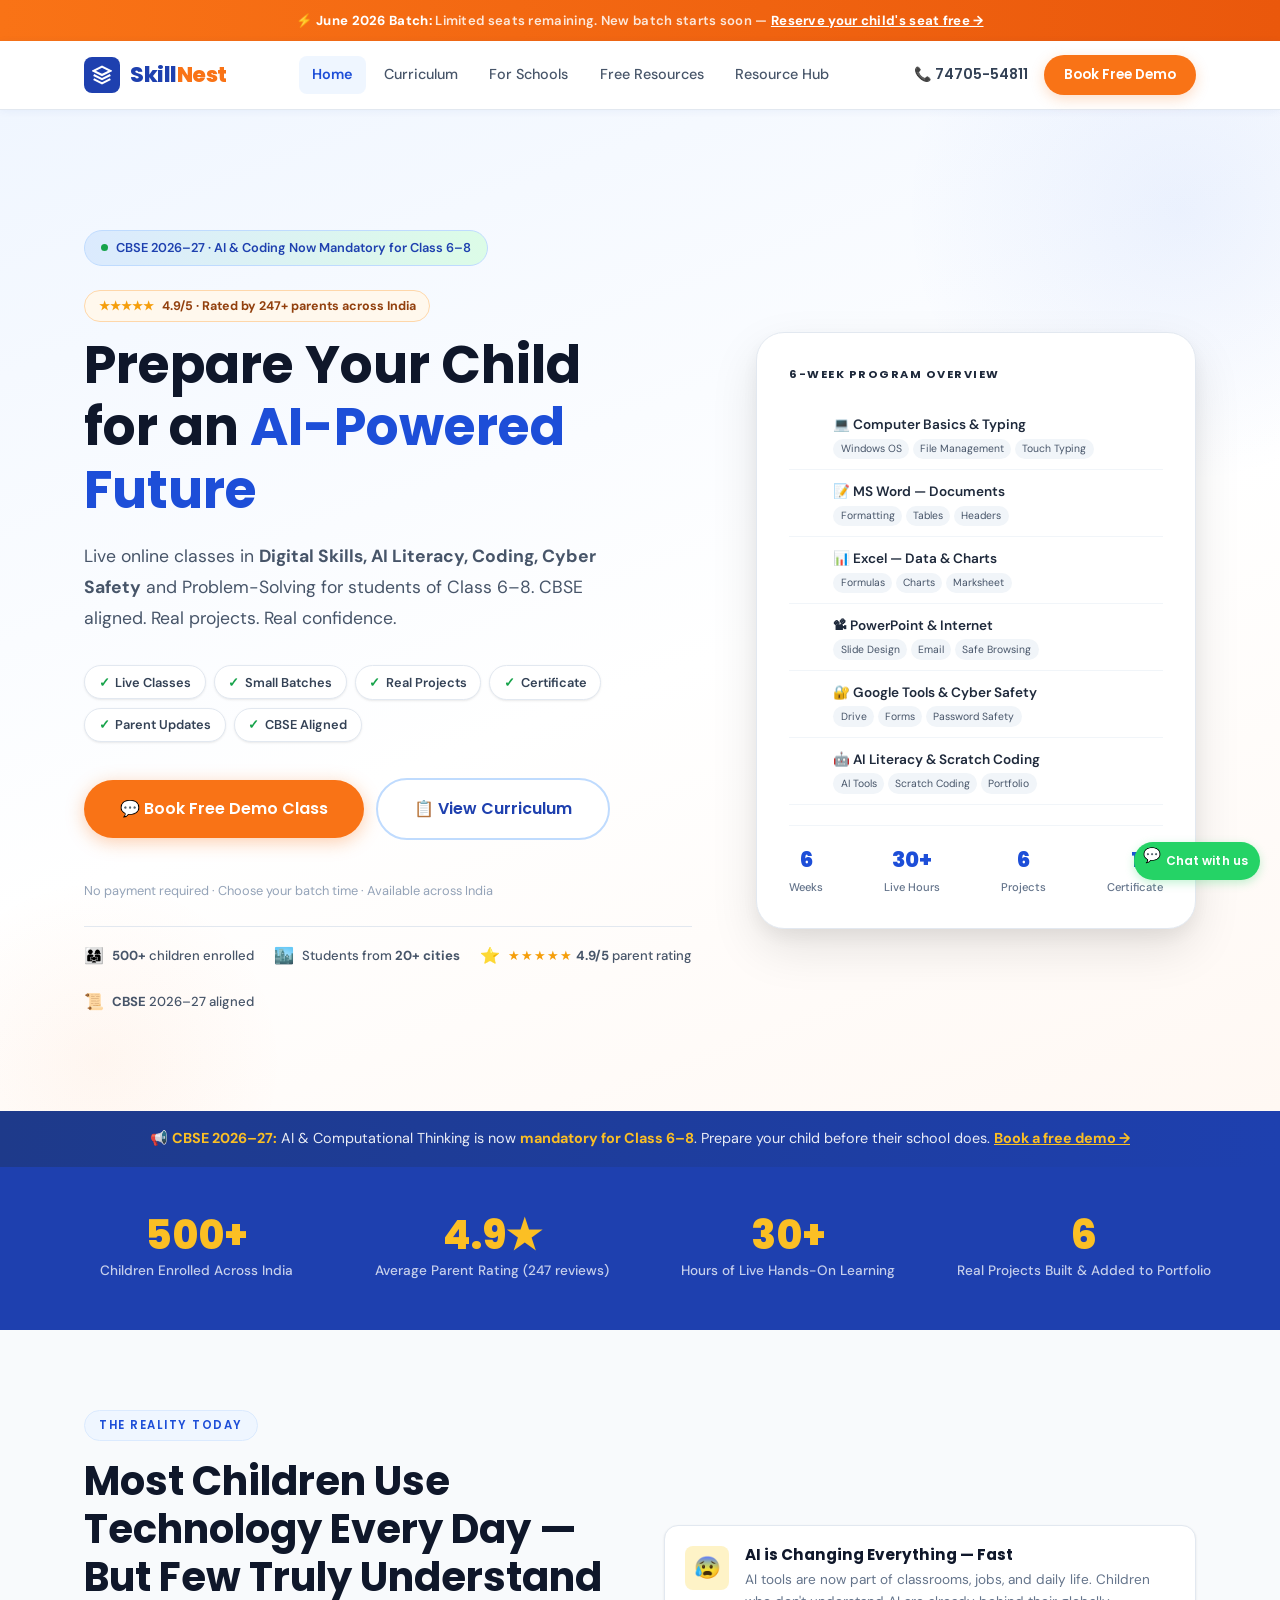
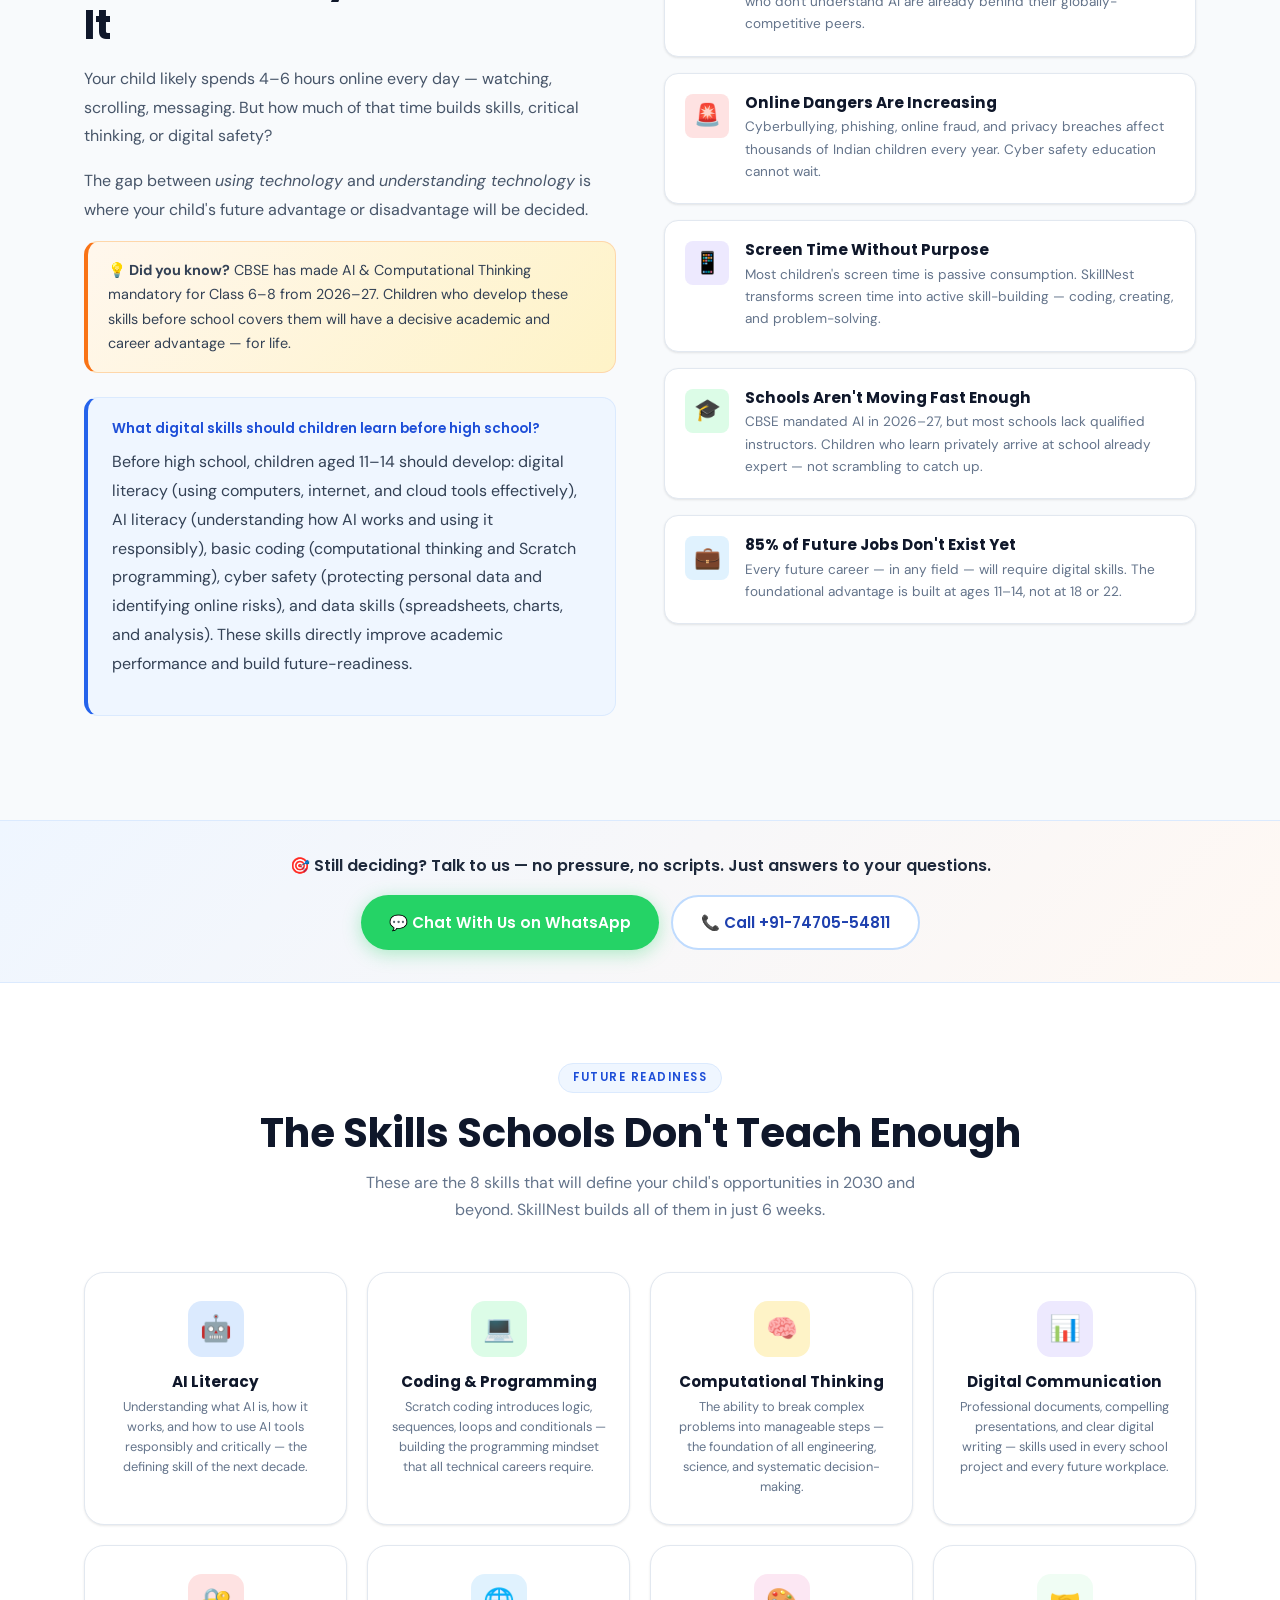
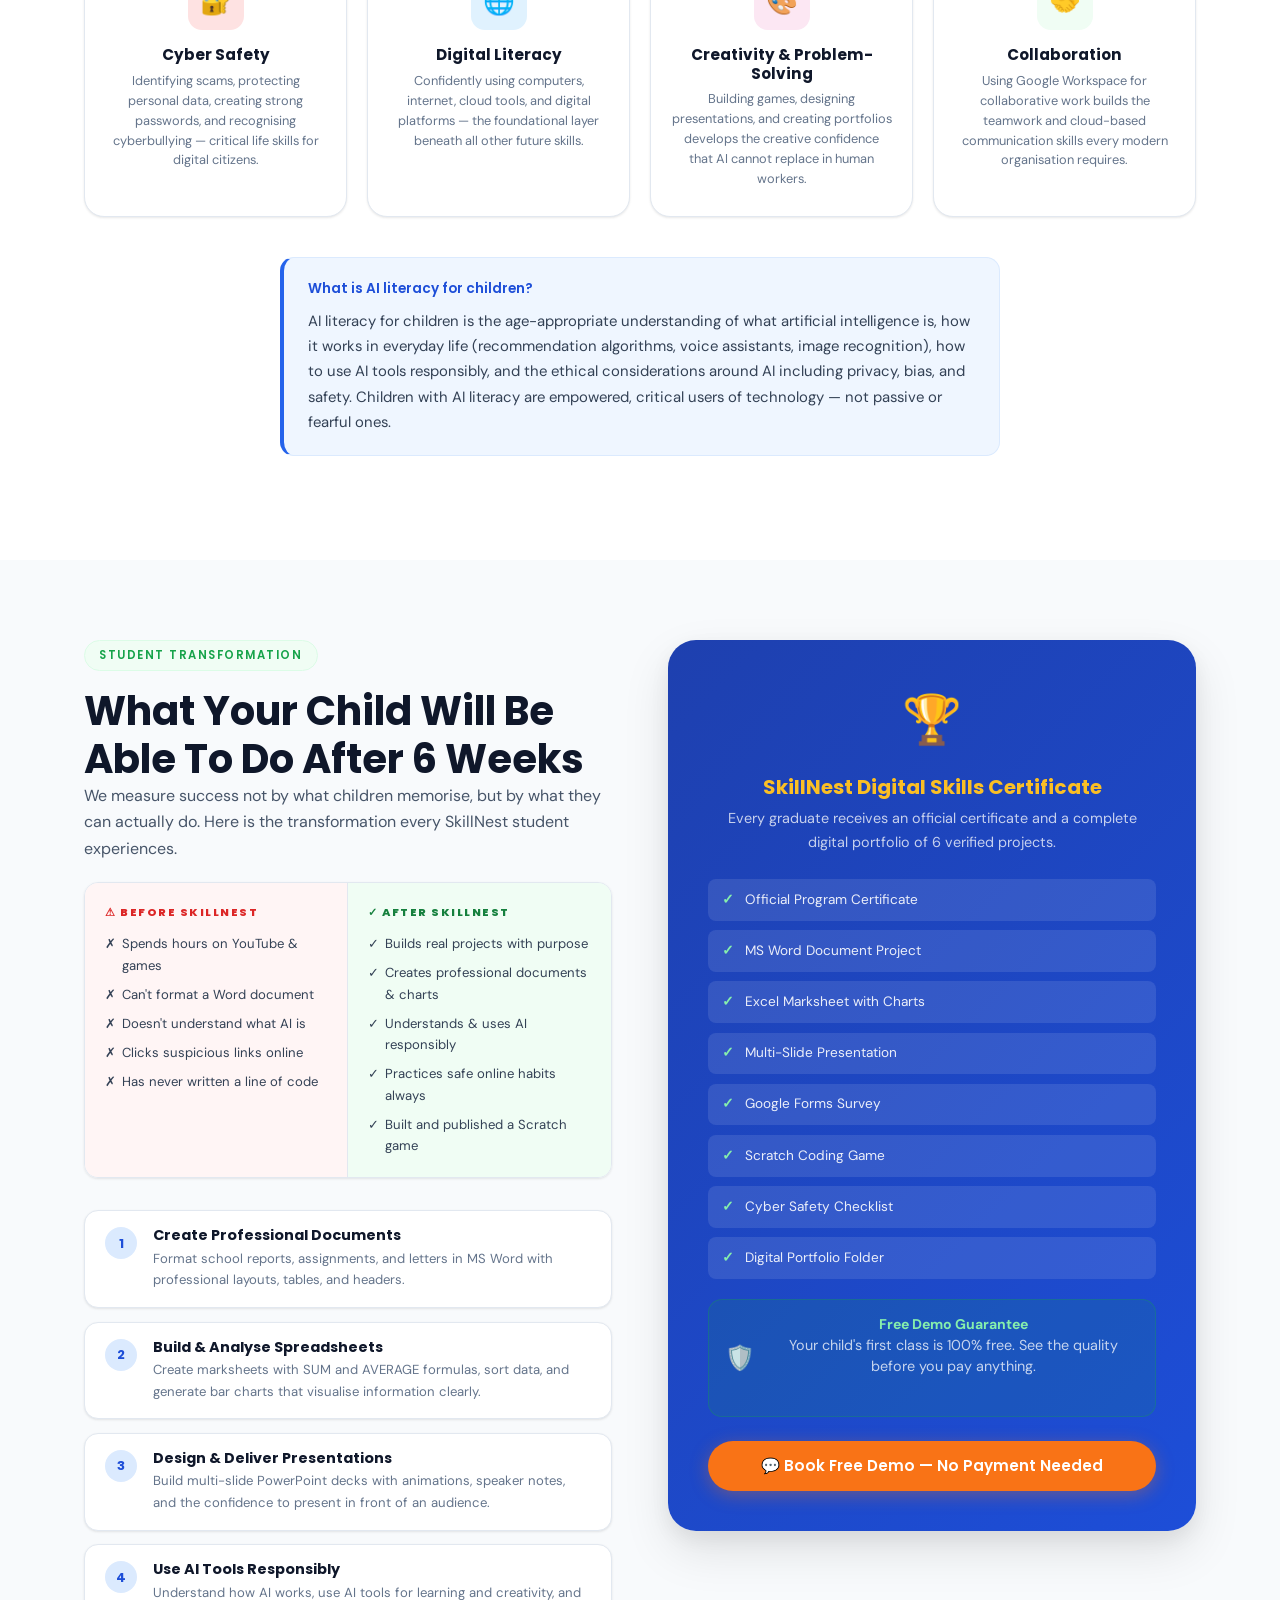
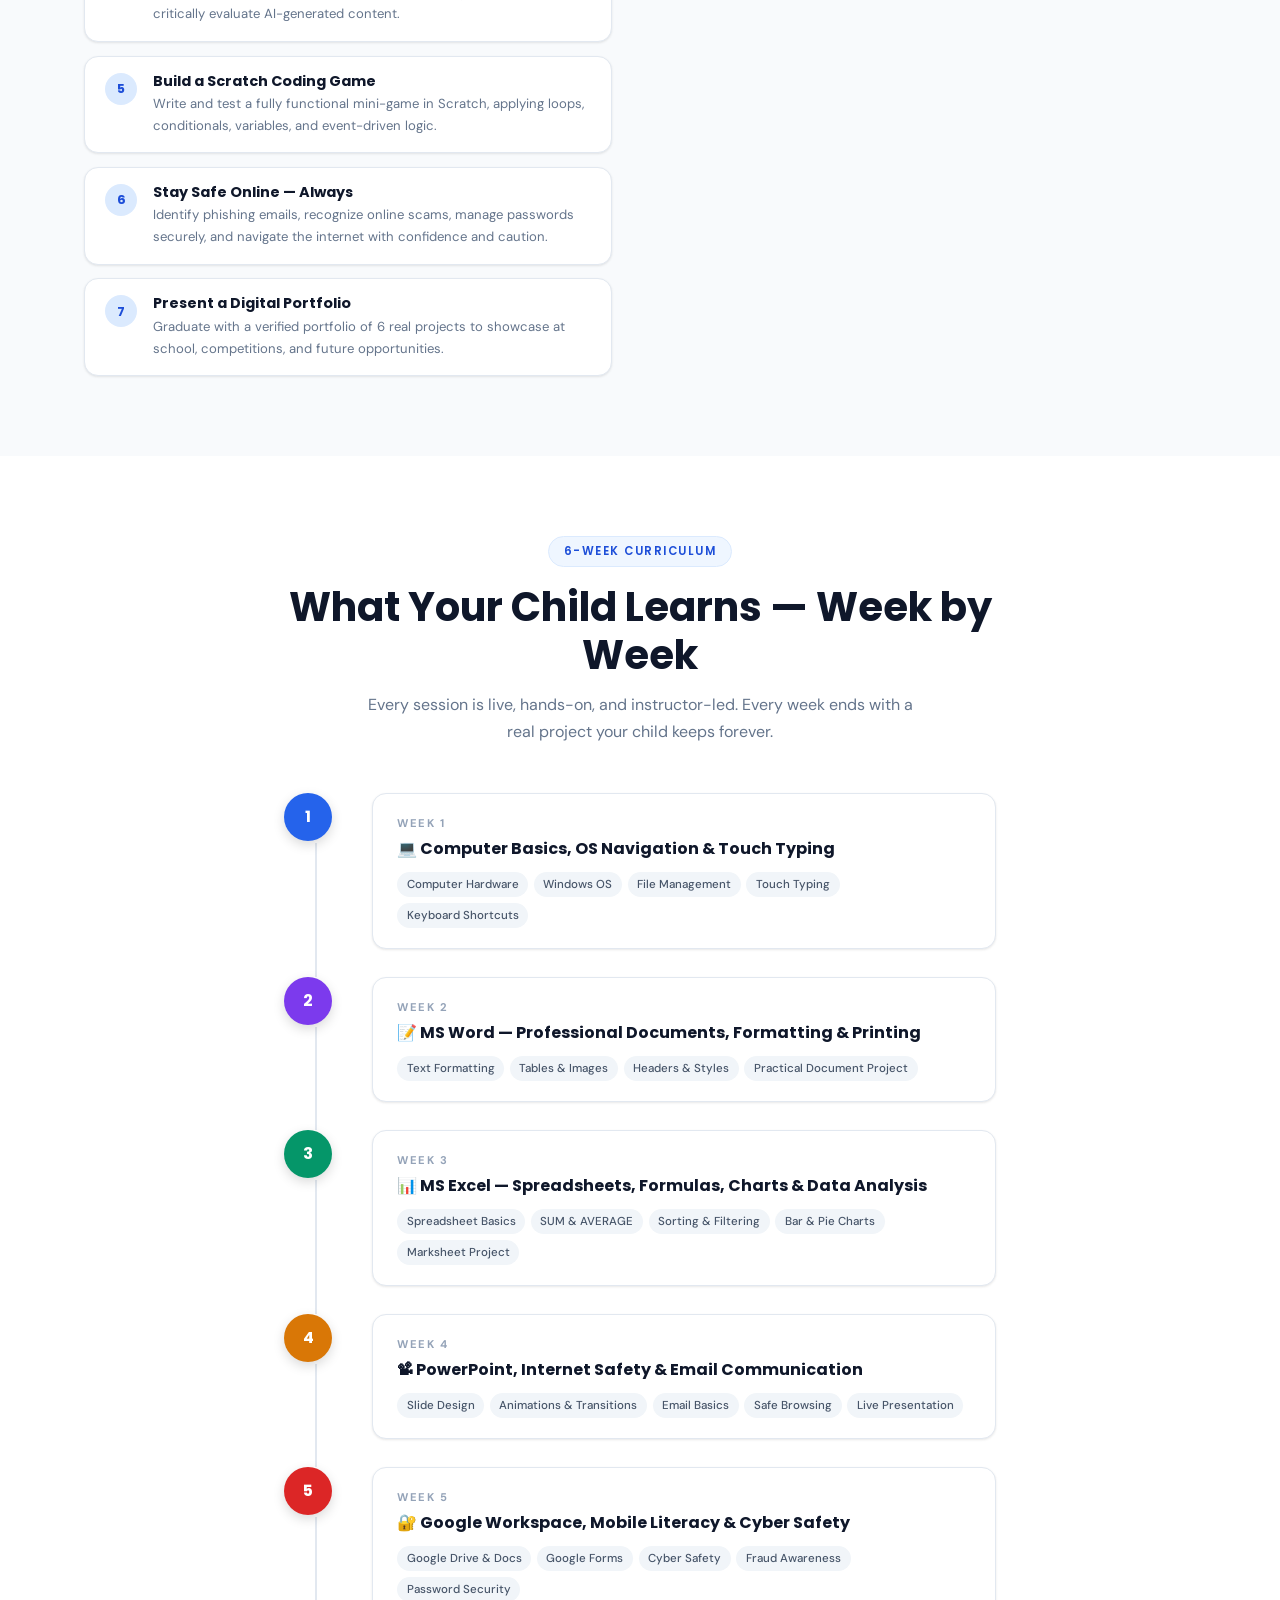
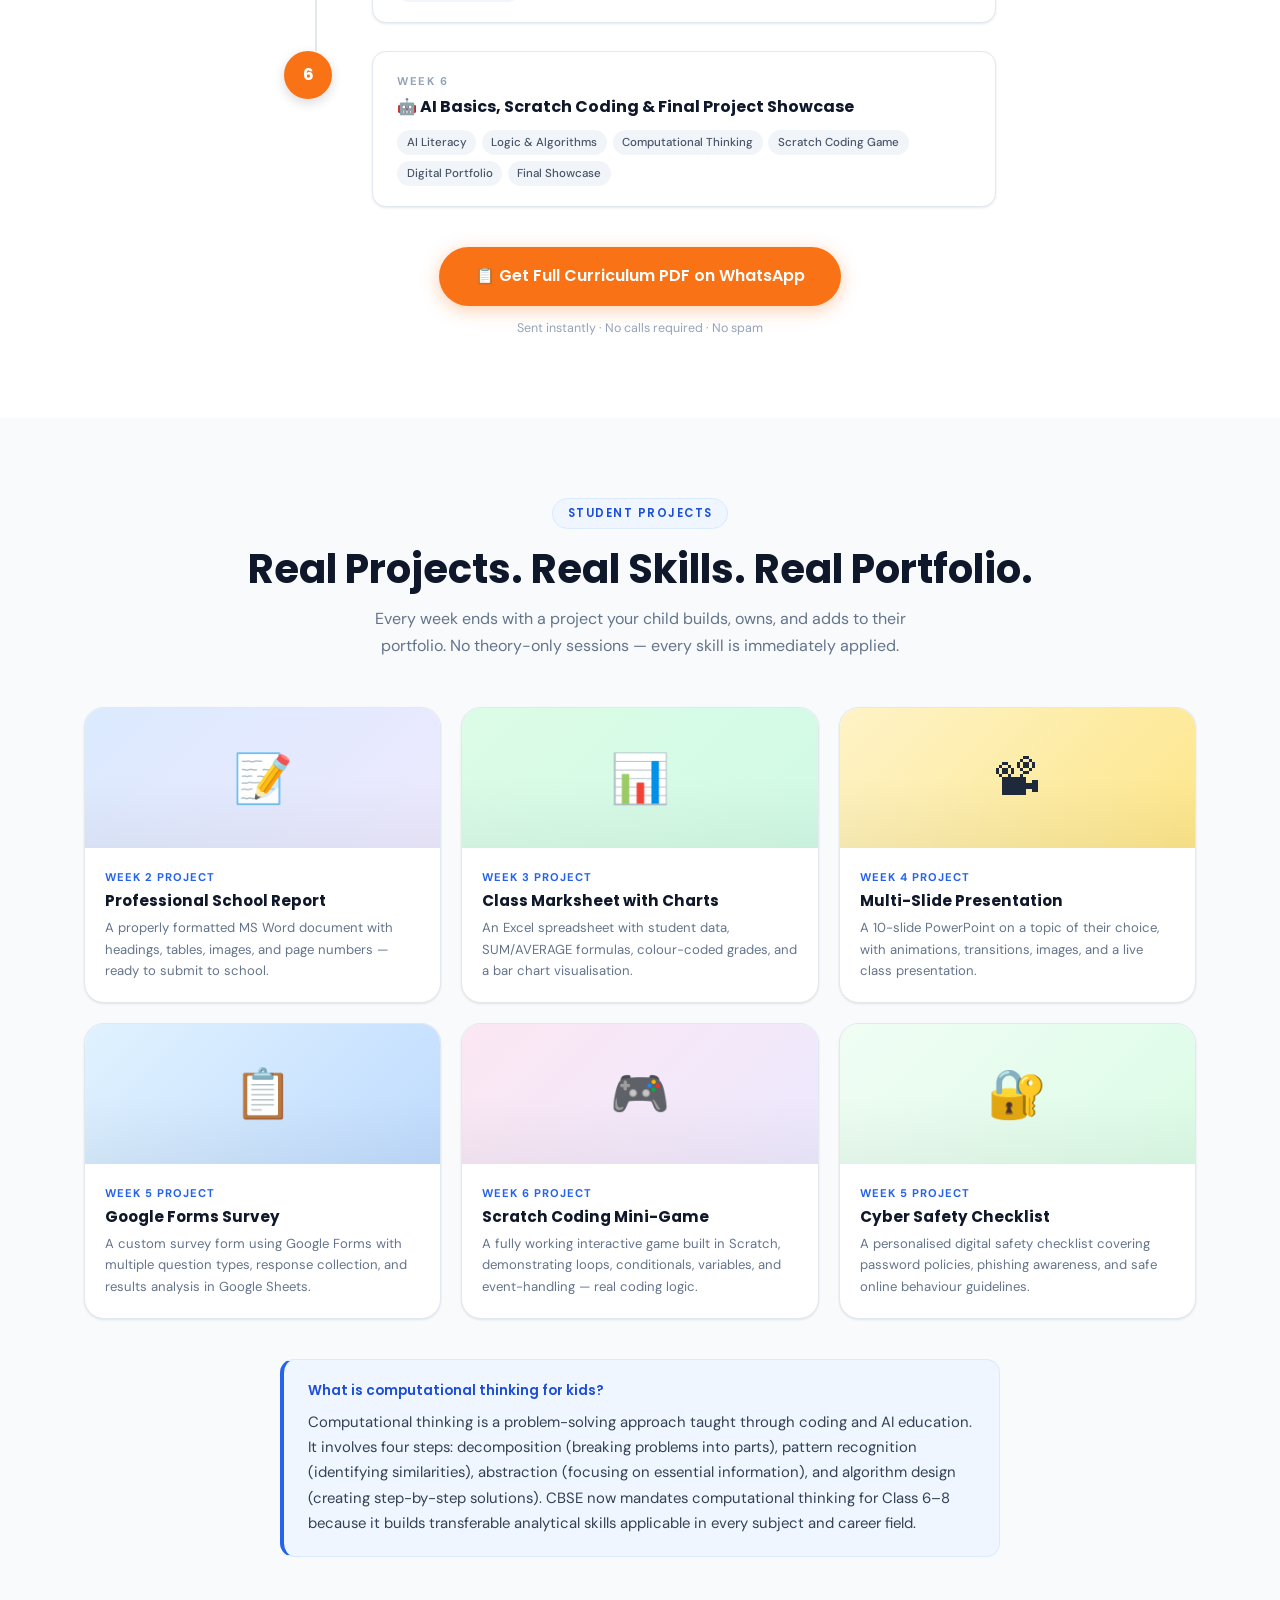
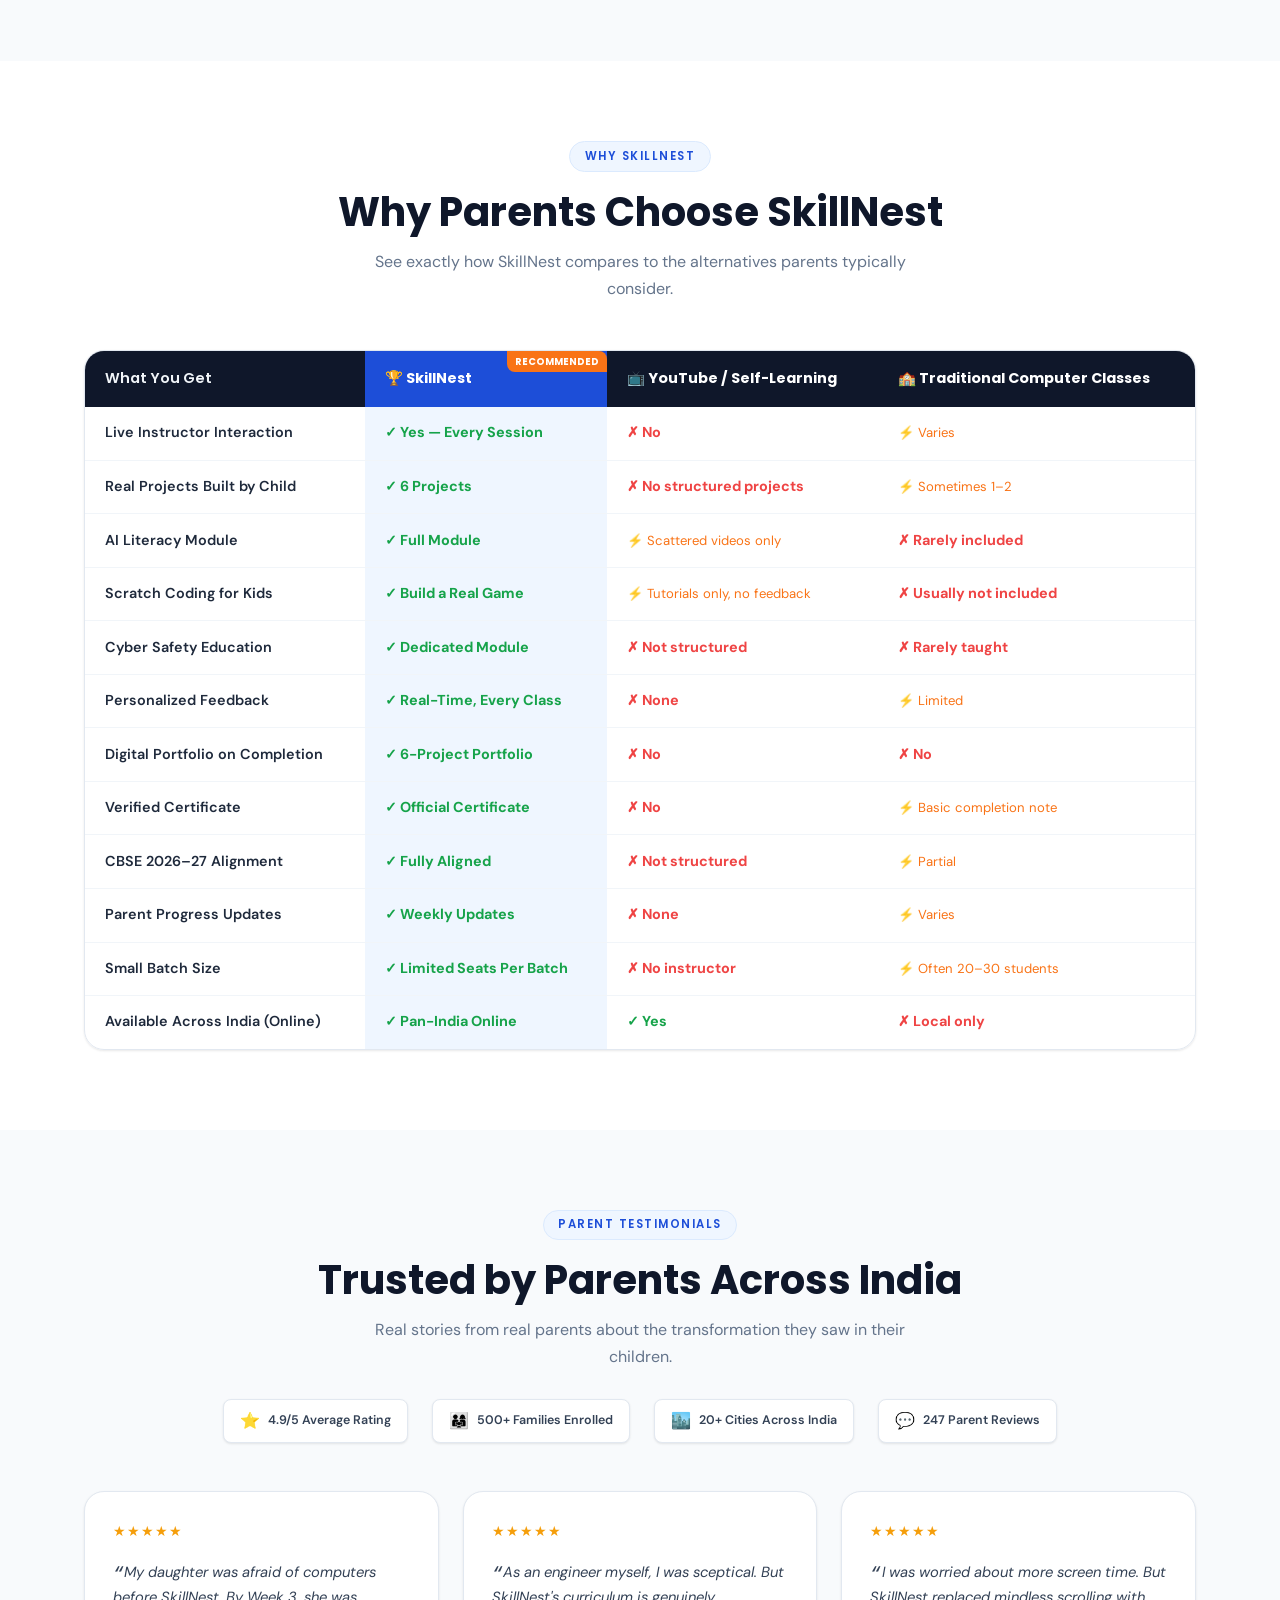
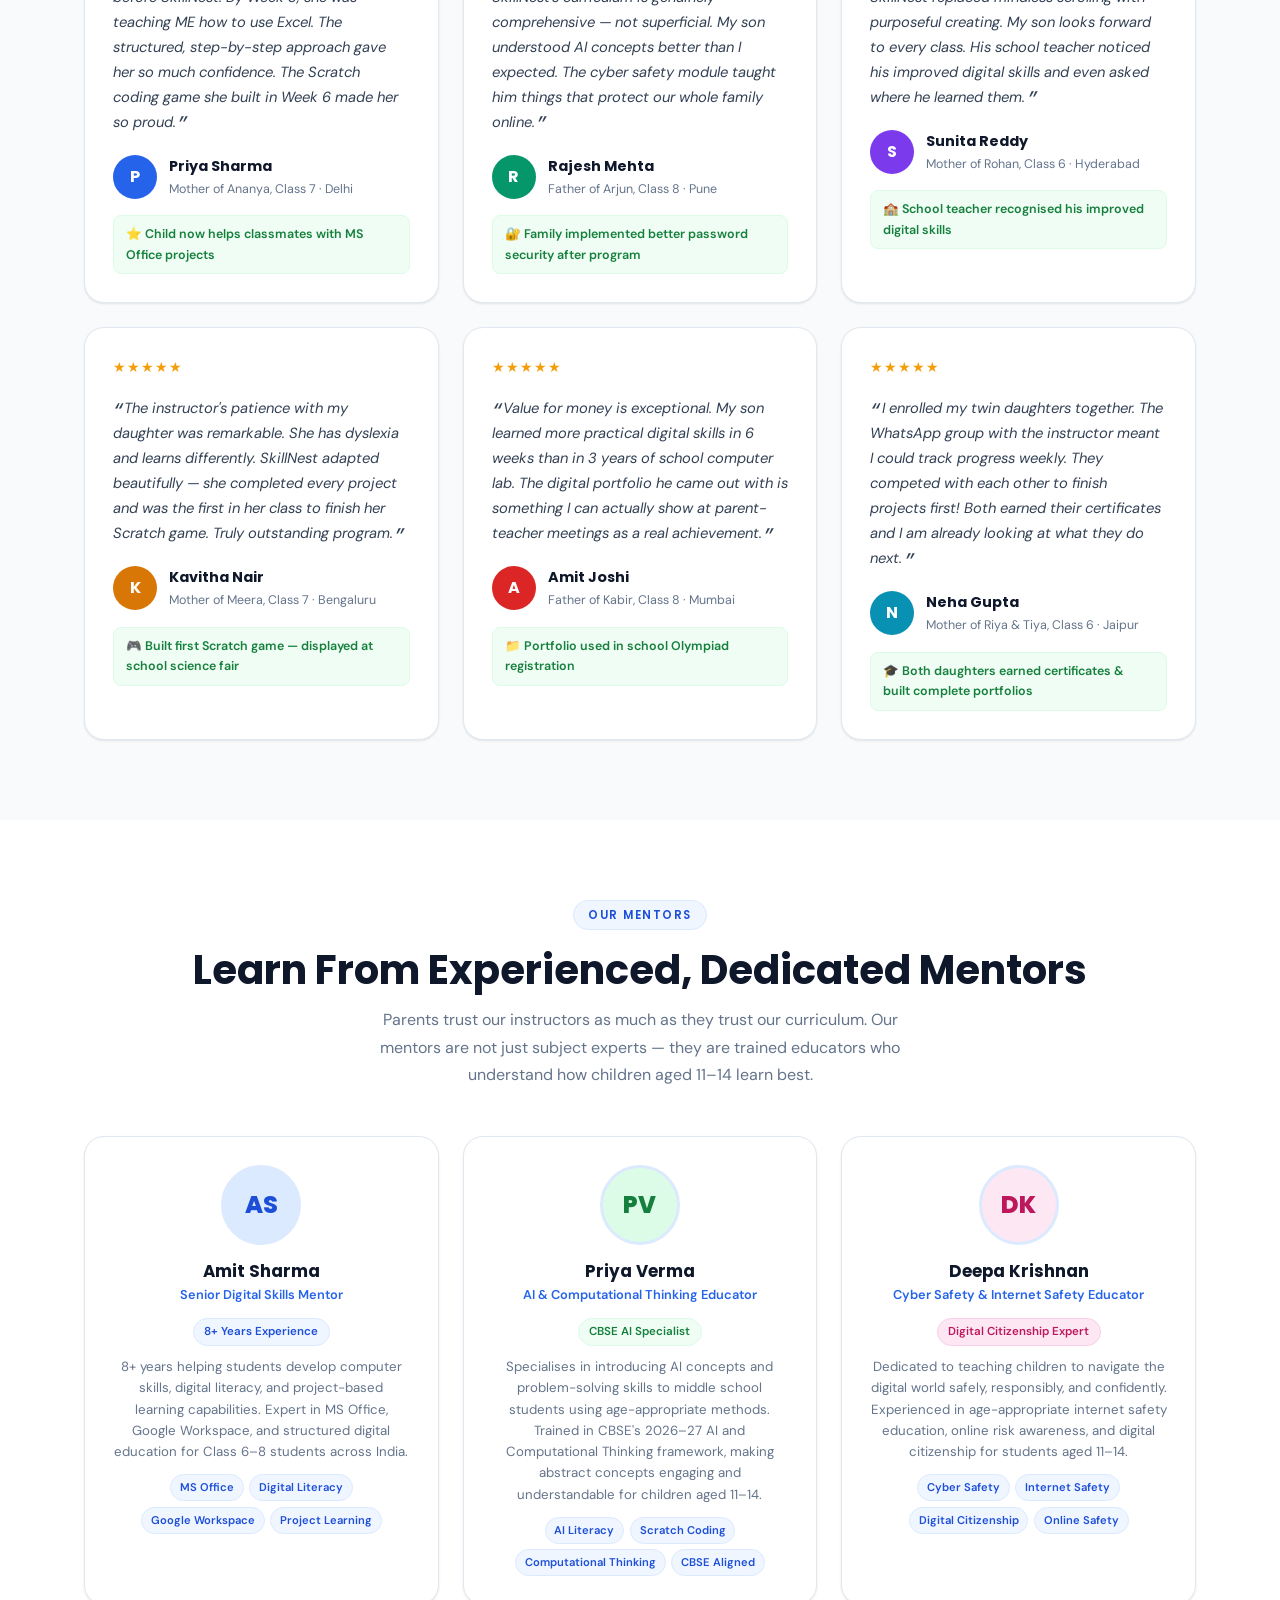
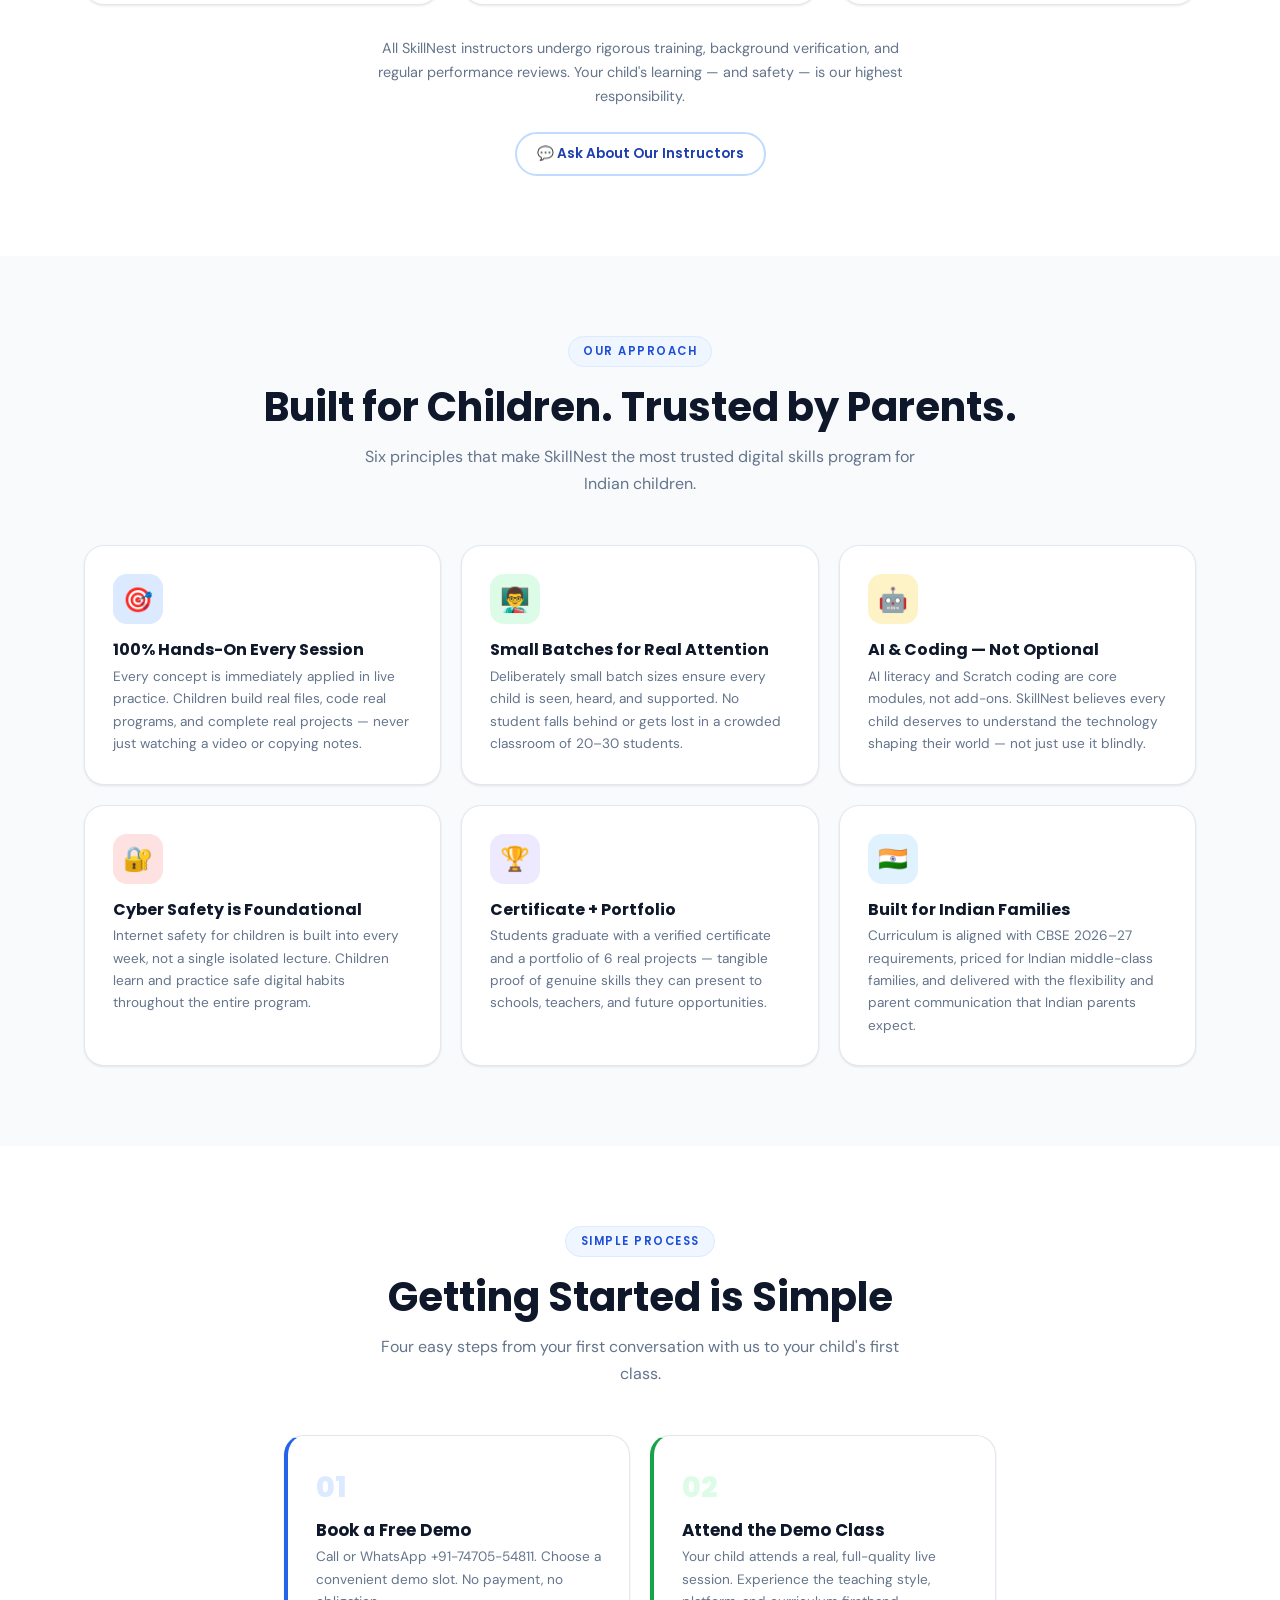
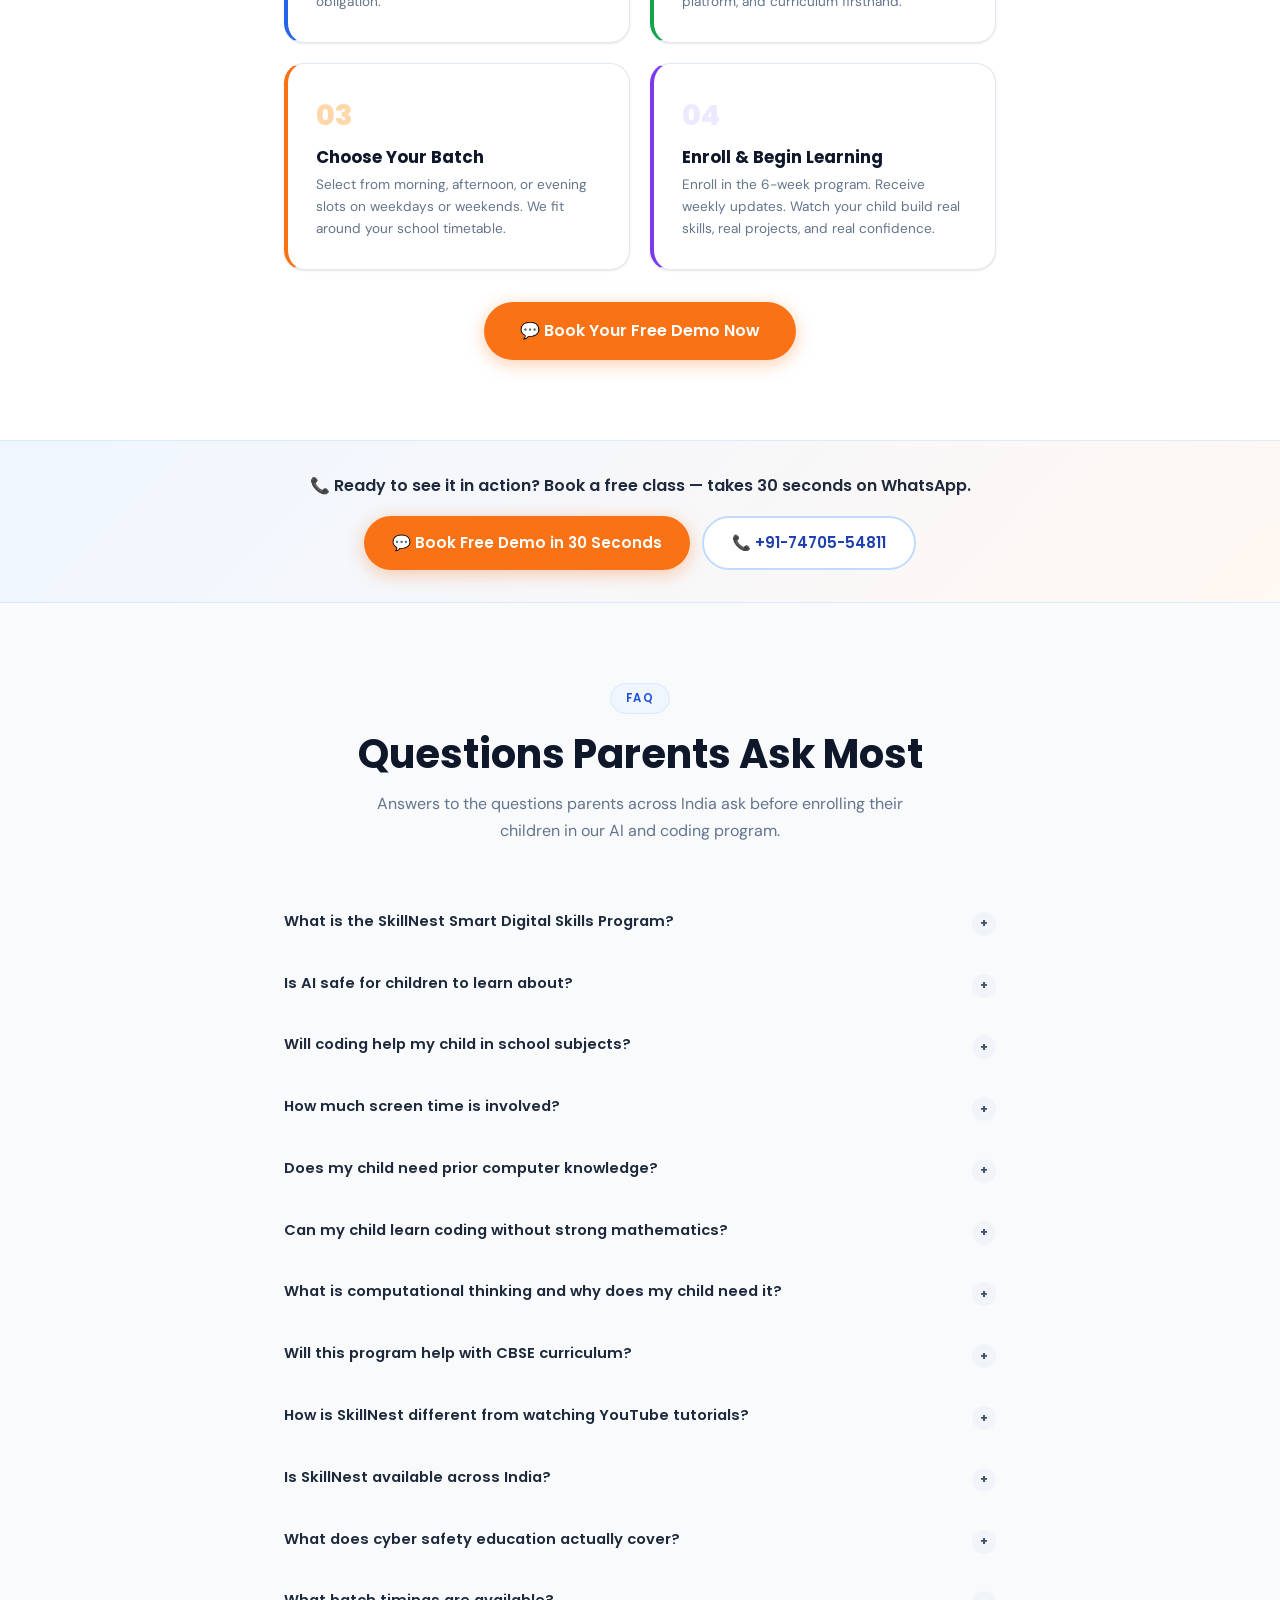
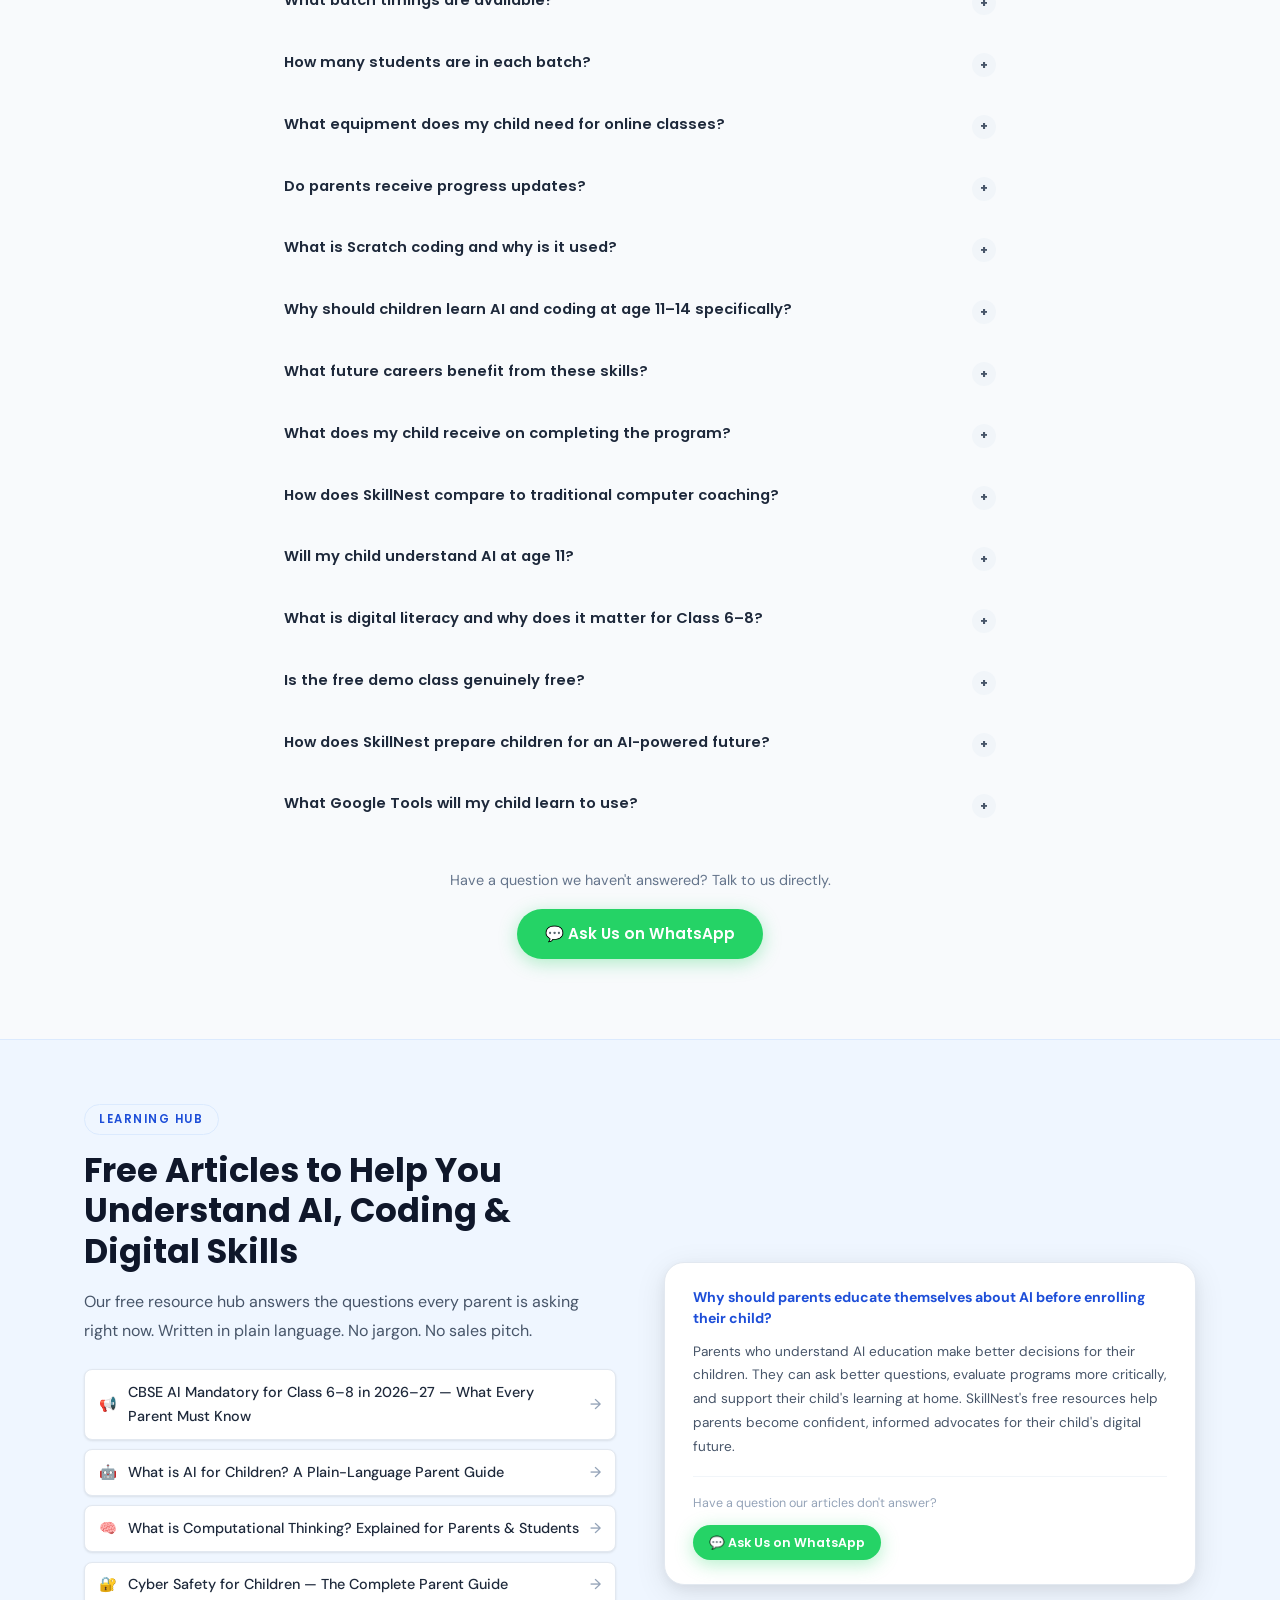
==== index.html @ a4aa8d42 "Fix duplicate FAQPage schema" ====
<!DOCTYPE html>
<html lang="en">
<head>
    <!-- Google tag (gtag.js) -->
  <script async src="https://www.googletagmanager.com/gtag/js?id=G-G79W8GE4DS"></script>
  <script>
    window.dataLayer = window.dataLayer || [];
    function gtag(){dataLayer.push(arguments);}
    gtag('js', new Date());
  
    gtag('config', 'G-G79W8GE4DS');
  </script>
  <meta charset="UTF-8" />
  <meta name="viewport" content="width=device-width, initial-scale=1.0" />

  <!-- ══ SEO META ══ -->
  <title>AI Classes for Kids | Online Coding Classes for Children (Class 6–8) | SkillNest India</title>
  <meta name="description" content="SkillNest offers India's best AI classes for kids &amp; online coding classes for Class 6–8. Live sessions in AI literacy, Scratch coding, digital skills, cyber safety &amp; computational thinking. CBSE 2026–27 aligned. Rated 5★ by parents across India. Book a FREE demo class today!" />
  <meta name="keywords" content="AI classes for kids, online coding classes for kids, computer course for students, digital skills program for children, AI learning for children, coding classes for class 6, coding classes for class 7, coding classes for class 8, future skills for kids, AI literacy, digital literacy, computational thinking, Scratch coding, cyber safety for students, internet safety for children" />
  <meta name="robots" content="index, follow, max-snippet:-1, max-image-preview:large, max-video-preview:-1" />
  <meta name="author" content="SkillNest" />
  <link rel="canonical" href="https://skillnest.qzz.io" />

  <!-- ══ OG / SOCIAL ══ -->
  <meta property="og:title" content="AI Classes & Online Coding for Kids (Class 6–8) | SkillNest" />
  <meta property="og:description" content="Prepare your child for an AI-powered future. Live classes in AI literacy, coding, cyber safety & digital skills. CBSE aligned. Book a free demo!" />
  <meta property="og:type" content="website" />
  <meta property="og:url" content="https://skillnest.qzz.io" />
  <meta property="og:locale" content="en_IN" />
  <meta property="og:site_name" content="SkillNest" />
  <meta name="twitter:card" content="summary_large_image" />
  <meta name="twitter:title" content="AI Classes & Coding for Kids | SkillNest – Class 6–8" />
  <meta name="twitter:description" content="India's leading digital skills & AI coding program for children aged 11–14. CBSE-aligned. Live classes. Real projects. Book a free demo!" />

  <!-- ══ SCHEMA: WebSite + SearchAction ══ -->
  <script type="application/ld+json">{"@context":"https://schema.org","@type":"WebSite","name":"SkillNest","url":"https://skillnest.qzz.io","description":"India's leading AI classes for kids, online coding classes, and digital skills program for children aged 11–14 (Class 6–8). CBSE 2026–27 aligned.","inLanguage":"en-IN","potentialAction":{"@type":"SearchAction","target":{"@type":"EntryPoint","urlTemplate":"https://skillnest.qzz.io?q={search_term_string}"},"query-input":"required name=search_term_string"}}</script>

  <!-- ══ SCHEMA: BreadcrumbList ══ -->
  <script type="application/ld+json">{"@context":"https://schema.org","@type":"BreadcrumbList","itemListElement":[{"@type":"ListItem","position":1,"name":"Home","item":"https://skillnest.qzz.io"},{"@type":"ListItem","position":2,"name":"AI & Coding Classes for Kids","item":"https://skillnest.qzz.io/ai-coding-classes"},{"@type":"ListItem","position":3,"name":"Smart Digital Skills Program – Class 6–8","item":"https://skillnest.qzz.io/smart-digital-skills-program"}]}</script>

  <!-- ══ SCHEMA: EducationalOrganization ══ -->
  <script type="application/ld+json">{"@context":"https://schema.org","@type":"EducationalOrganization","name":"SkillNest","alternateName":"SkillNest Digital Education","url":"https://skillnest.qzz.io","telephone":"+91-74705-54811","contactPoint":{"@type":"ContactPoint","telephone":"+91-74705-54811","contactType":"admissions","areaServed":"IN","availableLanguage":["English","Hindi"]},"description":"SkillNest is India's leading educational platform offering AI classes for kids, online coding classes, digital literacy programs and computer courses for students of Class 6–8. Programs develop computational thinking, AI literacy, cyber safety and future-ready skills.","areaServed":{"@type":"Country","name":"India"},"knowsAbout":["AI education for children","Coding for beginners","Digital literacy","Computational thinking","Cyber safety for students","Scratch coding","Computer education","Future skills for students","AI literacy","Internet safety for children"],"sameAs":["https://skillnest.qzz.io"]}</script>

  <!-- ══ SCHEMA: Course ══ -->
  <script type="application/ld+json">{"@context":"https://schema.org","@type":"Course","name":"Smart Digital Skills Program – AI, Coding & Computer Course for Kids","description":"A 6-week program for Class 6–8 students covering Computer Basics, MS Office, Internet Safety, Google Tools, Cyber Safety, AI Basics and Scratch Coding. CBSE 2026–27 aligned.","provider":{"@type":"Organization","name":"SkillNest","url":"https://skillnest.qzz.io"},"educationalCredentialAwarded":"SkillNest Digital Skills Certificate","teaches":["AI literacy for children","Scratch coding for beginners","Computational thinking","Digital literacy","Cyber safety and internet safety","MS Office for students","Google Workspace tools","Future-ready digital skills"],"audience":{"@type":"EducationalAudience","educationalRole":"student","audienceType":"Children aged 11–14, Class 6 to Class 8"},"hasCourseInstance":{"@type":"CourseInstance","courseMode":"online","duration":"P6W","startDate":"2026-06-01","offers":{"@type":"Offer","availability":"https://schema.org/InStock","category":"Free Demo Available","areaServed":"India"}},"inLanguage":"en-IN"}</script>

  <!-- ══ SCHEMA: FAQPage ══ -->
  <script type="application/ld+json">{
  "@context": "https://schema.org",
  "@type": "FAQPage",
  "mainEntity": [
    {
      "@type": "Question",
      "name": "What is the SkillNest Smart Digital Skills Program?",
      "acceptedAnswer": {
        "@type": "Answer",
        "text": "SkillNest's Smart Digital Skills Program is a 6-week, CBSE-aligned online course for children in Class 6–8 (ages 11–14). It covers Computer Basics, MS Office (Word, Excel, PowerPoint), Internet Safety, Google Workspace, Cyber Safety, AI Literacy, and Scratch Coding — with 30+ hours of live instruction, 6 real projects, a digital portfolio, and an official certificate."
      }
    },
    {
      "@type": "Question",
      "name": "Is AI safe for children to learn about?",
      "acceptedAnswer": {
        "@type": "Answer",
        "text": "Yes — learning about AI is not only safe but essential. SkillNest teaches AI literacy in a responsible, age-appropriate way. Children learn how AI works in everyday life, its benefits, limitations, and ethical considerations. This understanding makes children safer online — they become critical, informed users of AI tools rather than naive or fearful ones."
      }
    },
    {
      "@type": "Question",
      "name": "Will coding help my child in school subjects?",
      "acceptedAnswer": {
        "@type": "Answer",
        "text": "Yes, significantly. Research from MIT and Stanford consistently shows that children who learn coding perform better in mathematics and science. Coding teaches computational thinking, logical reasoning, and problem decomposition — skills that directly improve academic performance across all subjects. CBSE now mandates AI & Computational Thinking, making early coding a direct academic advantage."
      }
    },
    {
      "@type": "Question",
      "name": "How much screen time is involved?",
      "acceptedAnswer": {
        "@type": "Answer",
        "text": "Approximately 5 hours of structured, purposeful screen time per week — live class sessions with an expert instructor. This is active, creative, educational screen time — not passive consumption. Children are building, creating, and problem-solving throughout. Research consistently shows that purposeful educational screen time (especially coding and digital creation) has positive developmental outcomes for children aged 11–14."
      }
    },
    {
      "@type": "Question",
      "name": "Does my child need prior computer knowledge?",
      "acceptedAnswer": {
        "@type": "Answer",
        "text": "No prior computer knowledge is required. The program starts from absolute basics — hardware, keyboard, and mouse — and progressively builds to AI and coding. It is the ideal starting point for complete beginners and equally valuable for children with some computer experience who want structured, comprehensive digital skills development."
      }
    },
    {
      "@type": "Question",
      "name": "Can my child learn coding without strong mathematics?",
      "acceptedAnswer": {
        "@type": "Answer",
        "text": "Absolutely. Scratch coding uses visual blocks — no complex equations or typed code. Children do not need advanced mathematics to start. The reverse is actually true: learning to code improves mathematical thinking. SkillNest students frequently report better confidence in school mathematics after completing the program, because coding and mathematics share the same logical foundations."
      }
    },
    {
      "@type": "Question",
      "name": "What is computational thinking and why does my child need it?",
      "acceptedAnswer": {
        "@type": "Answer",
        "text": "Computational thinking is a problem-solving approach involving four steps: decomposition (breaking problems into smaller parts), pattern recognition (identifying similarities), abstraction (focusing on what matters most), and algorithm design (creating step-by-step solutions). CBSE mandates it for Class 6–8 because it builds transferable analytical skills applicable in every subject and every future career — from engineering to medicine to business."
      }
    },
    {
      "@type": "Question",
      "name": "Will this program help with CBSE curriculum?",
      "acceptedAnswer": {
        "@type": "Answer",
        "text": "Yes. CBSE has made AI & Computational Thinking mandatory for Class 6–8 from 2026–27. SkillNest's Week 6 — AI Literacy, Logic, Algorithms, and Scratch Coding — fully meets this requirement. Students who complete SkillNest enter their school's AI curriculum with a significant head start, deeper understanding, and real project experience that sets them apart from their classmates."
      }
    },
    {
      "@type": "Question",
      "name": "How is SkillNest different from watching YouTube tutorials?",
      "acceptedAnswer": {
        "@type": "Answer",
        "text": "YouTube offers passive watching — SkillNest offers live, interactive, instructor-led learning. At SkillNest, children ask questions in real time, receive personalized feedback on their work, follow a structured progression, complete assessed projects, and earn a verified certificate. YouTube cannot adapt to your child's pace, correct mistakes, provide accountability, or produce the transformation that structured education with a real instructor delivers."
      }
    },
    {
      "@type": "Question",
      "name": "Is SkillNest available across India?",
      "acceptedAnswer": {
        "@type": "Answer",
        "text": "Yes. SkillNest offers online classes for students across India — Delhi, Mumbai, Bengaluru, Hyderabad, Chennai, Kolkata, Pune, Ahmedabad, Jaipur, Bhopal, Lucknow, Patna, Nagpur, Indore, Surat, and all other cities and towns. Students need only a computer and internet connection to join our live online sessions from anywhere in India."
      }
    },
    {
      "@type": "Question",
      "name": "What AI topics do children learn?",
      "acceptedAnswer": {
        "@type": "Answer",
        "text": "Children learn what AI is, how it works in everyday life (recommendation systems, voice assistants, image recognition, spam detection), how to use AI tools responsibly, the basics of algorithms and logic that underpin AI, and ethical considerations including privacy and bias. SkillNest's AI learning for children builds genuine literacy, not just surface-level awareness."
      }
    },
    {
      "@type": "Question",
      "name": "What does cyber safety education actually cover?",
      "acceptedAnswer": {
        "@type": "Answer",
        "text": "Our cyber safety module teaches: recognising phishing emails and online scams, creating and managing strong passwords, understanding what personal information should never be shared online, identifying and responding to cyberbullying, safe social media practices, and responsible digital communication. These are not theoretical — children practice each skill with real-world scenarios relevant to their age and online habits."
      }
    },
    {
      "@type": "Question",
      "name": "What is cyber safety and why does my child need it?",
      "acceptedAnswer": {
        "@type": "Answer",
        "text": "Cyber safety is the set of practices and knowledge that keeps children safe online — recognizing phishing, using strong passwords, protecting personal data, identifying cyberbullying, and practicing responsible digital communication. With Indian children spending 4–6 hours online daily, cyber safety education is not optional — it is a critical life skill every parent should prioritise."
      }
    },
    {
      "@type": "Question",
      "name": "What batch timings are available?",
      "acceptedAnswer": {
        "@type": "Answer",
        "text": "SkillNest offers morning (9–11 AM), afternoon (12–2 PM), and evening (5–7 PM) batches on both weekdays and weekends. This ensures the program fits around any school schedule or extracurricular commitment. Call or WhatsApp +91-74705-54811 to check current available slots and reserve your preferred time."
      }
    },
    {
      "@type": "Question",
      "name": "How many students are in each batch?",
      "acceptedAnswer": {
        "@type": "Answer",
        "text": "SkillNest deliberately keeps batch sizes small. This ensures every student receives personalized attention, real-time feedback, and an environment where questions are welcomed. Small batches create results that large-batch programs simply cannot match — every child is noticed, supported, and encouraged throughout the 6 weeks."
      }
    },
    {
      "@type": "Question",
      "name": "What equipment does my child need for online classes?",
      "acceptedAnswer": {
        "@type": "Answer",
        "text": "A computer or laptop (Windows or Mac), a stable internet connection, webcam, and microphone. A tablet or smartphone is not sufficient for the hands-on computer skills practice. All software — including Microsoft Office alternatives and Scratch — is free and web-based. No additional purchases or installations are required beyond the program fee."
      }
    },
    {
      "@type": "Question",
      "name": "Do parents receive progress updates?",
      "acceptedAnswer": {
        "@type": "Answer",
        "text": "Yes. SkillNest provides parents with weekly progress updates and direct access to communicate with instructors via WhatsApp. You can ask questions about your child's progress, request additional support, or share feedback at any point during the program. We believe parents are partners in their child's learning journey, not just fee-paying customers."
      }
    },
    {
      "@type": "Question",
      "name": "What is Scratch coding and why is it used?",
      "acceptedAnswer": {
        "@type": "Answer",
        "text": "Scratch is a visual programming language developed by MIT Media Lab, used by over 100 million children worldwide aged 8–16. It teaches real programming concepts — sequences, loops, conditionals, variables, and events — through drag-and-drop blocks rather than typed code. This makes coding accessible for beginners while teaching the same fundamental logic used in professional programming languages. Students at SkillNest build a complete interactive game in Scratch."
      }
    },
    {
      "@type": "Question",
      "name": "Why should children learn AI and coding at age 11–14 specifically?",
      "acceptedAnswer": {
        "@type": "Answer",
        "text": "Ages 11–14 represent a developmental sweet spot for learning coding and AI. Children at this stage have the abstract reasoning capacity to understand programming logic, the creativity to apply it imaginatively, and the time before board exam pressure peaks. Starting at Class 6–8 provides a multi-year head start. Skills built at this age become deeply ingrained — part of how the child thinks — rather than skills cramped in at 17 or 18 for competitive exams."
      }
    },
    {
      "@type": "Question",
      "name": "What future careers benefit from these skills?",
      "acceptedAnswer": {
        "@type": "Answer",
        "text": "Every future career benefits — not just technology careers. Digital skills, AI literacy, and computational thinking are now required in medicine, law, business, teaching, design, agriculture, and government. Specifically, early coding opens direct pathways to software engineering, data science, product management, AI research, UX design, game development, and digital entrepreneurship — some of India's highest-paying careers."
      }
    },
    {
      "@type": "Question",
      "name": "What does my child receive on completing the program?",
      "acceptedAnswer": {
        "@type": "Answer",
        "text": "Students receive: (1) an official SkillNest Digital Skills Certificate, and (2) a complete digital portfolio containing 6 real projects — an MS Word document, an Excel marksheet with charts, a multi-slide PowerPoint presentation, a Google Forms survey, a Scratch coding game, and a cyber safety checklist. This portfolio is real, tangible proof of skills that can be shown to schools, scholarship committees, or future opportunities."
      }
    },
    {
      "@type": "Question",
      "name": "How does SkillNest compare to traditional computer coaching?",
      "acceptedAnswer": {
        "@type": "Answer",
        "text": "Traditional computer coaching typically focuses on basic typing or isolated MS Office skills, without AI literacy, coding, cyber safety, or real-world project integration. SkillNest combines all of these into one cohesive 6-week program — building digital skills, digital citizenship, creative problem-solving, and future-ready thinking together. Every session produces a real project. Students graduate with verified skills, not just a completion note."
      }
    },
    {
      "@type": "Question",
      "name": "Will my child understand AI at age 11?",
      "acceptedAnswer": {
        "@type": "Answer",
        "text": "Yes, absolutely. SkillNest's AI module is purpose-built for 11–14 year olds using familiar, everyday examples — YouTube recommendations, Google autocomplete, Siri, spam filters, and face recognition on phones. Children already interact with AI daily without knowing it. SkillNest makes the invisible visible. Students consistently report that AI was their favourite module because it made their daily technology suddenly make sense."
      }
    },
    {
      "@type": "Question",
      "name": "What is digital literacy and why does it matter for Class 6–8?",
      "acceptedAnswer": {
        "@type": "Answer",
        "text": "Digital literacy is the ability to use digital technology — computers, internet, cloud tools, AI — effectively, responsibly, and safely. For Class 6–8 students, digital literacy is now as foundational as reading and writing. Students without it face disadvantage in higher education admission, competitive exams, internships, and careers. SkillNest builds comprehensive, applied digital literacy across all 6 weeks."
      }
    },
    {
      "@type": "Question",
      "name": "Is the free demo class genuinely free?",
      "acceptedAnswer": {
        "@type": "Answer",
        "text": "Yes — 100% free. No payment details required. No obligation to enroll. The demo is a real, full-quality session that gives your child and your family a genuine experience of SkillNest's teaching quality, curriculum pace, and interactive environment. We believe you should see before you decide. Book by calling or WhatsApp-ing +91-74705-54811."
      }
    },
    {
      "@type": "Question",
      "name": "How do I enroll or book a free demo?",
      "acceptedAnswer": {
        "@type": "Answer",
        "text": "Simply call or WhatsApp +91-74705-54811 to book a completely free demo class. No payment or commitment is required. The demo gives your child a genuine experience of the teaching style, curriculum, and interactive platform before you decide to enroll. Weekend and weekday demo slots are available in morning, afternoon, and evening."
      }
    },
    {
      "@type": "Question",
      "name": "How does SkillNest prepare children for an AI-powered future?",
      "acceptedAnswer": {
        "@type": "Answer",
        "text": "SkillNest gives children two complementary capabilities: (1) the ability to use AI tools effectively and responsibly as an informed user, and (2) the foundational coding and computational thinking skills to understand how AI actually works. This combination ensures children grow as AI-empowered creators and critical thinkers — not passive consumers of technology they don't understand — giving them a decisive advantage in every future context."
      }
    },
    {
      "@type": "Question",
      "name": "What Google Tools will my child learn to use?",
      "acceptedAnswer": {
        "@type": "Answer",
        "text": "Students learn: Google Drive (cloud file storage and organisation), Google Docs (collaborative document editing), Google Sheets (cloud spreadsheets), Google Forms (creating surveys, quizzes, and feedback forms), and Gmail (professional email communication). These are the tools used in virtually every Indian school, university, and modern workplace — mastering them at Class 6–8 provides an immediate and lasting academic advantage."
      }
    }
  ]
}</script>

  <!-- ══ SCHEMA: Person (Instructors) ══ -->
  <script type="application/ld+json">[{"@context":"https://schema.org","@type":"Person","name":"Amit Sharma","jobTitle":"Senior Digital Skills Mentor","worksFor":{"@type":"Organization","name":"SkillNest","url":"https://skillnest.qzz.io"},"knowsAbout":["Computer Education","MS Office","Digital Literacy","Google Workspace","Project-Based Learning"],"description":"Amit Sharma has 8+ years of experience teaching computer skills, digital literacy, and MS Office to middle school students across India. He specialises in project-based digital education for Class 6–8 students."},{"@context":"https://schema.org","@type":"Person","name":"Priya Verma","jobTitle":"AI & Computational Thinking Educator","worksFor":{"@type":"Organization","name":"SkillNest","url":"https://skillnest.qzz.io"},"knowsAbout":["AI Literacy","Scratch Coding","Computational Thinking","CBSE AI Curriculum","Child Learning"],"description":"Priya Verma specialises in teaching AI literacy and computational thinking to Class 6–8 students using age-appropriate, CBSE 2026–27 aligned methods. She makes AI concepts engaging and understandable for children aged 11–14."},{"@context":"https://schema.org","@type":"Person","name":"Deepa Krishnan","jobTitle":"Cyber Safety & Internet Safety Educator","worksFor":{"@type":"Organization","name":"SkillNest","url":"https://skillnest.qzz.io"},"knowsAbout":["Cyber Safety","Internet Safety","Digital Citizenship","Online Safety for Children","Privacy Education"],"description":"Deepa Krishnan is a dedicated digital citizenship educator with expertise in cyber safety and internet safety for children aged 11–14. She teaches children to navigate the digital world safely, responsibly, and confidently."}]</script>

  <!-- ══ SCHEMA: Event (Batch) ══ -->
  <script type="application/ld+json">{"@context":"https://schema.org","@type":"Event","name":"SkillNest Smart Digital Skills Program — June 2026 Batch","description":"Live online AI, coding, and digital skills classes for children in Class 6–8. 6-week program covering Computer Basics, MS Office, Google Tools, Cyber Safety, AI Literacy, and Scratch Coding.","startDate":"2026-06-15","endDate":"2026-07-26","eventStatus":"https://schema.org/EventScheduled","eventAttendanceMode":"https://schema.org/OnlineEventAttendanceMode","location":{"@type":"VirtualLocation","url":"https://skillnest.qzz.io"},"organizer":{"@type":"Organization","name":"SkillNest","url":"https://skillnest.qzz.io"},"offers":{"@type":"Offer","name":"Free Demo Class","price":"0","priceCurrency":"INR","availability":"https://schema.org/InStock","validFrom":"2026-06-01","url":"https://wa.me/917470554811"},"audience":{"@type":"EducationalAudience","audienceType":"Students in Class 6, 7, and 8 (ages 11–14)"},"inLanguage":"en-IN"}</script>

  <!-- ══ SCHEMA: ItemList (Resource Hub) ══ -->
  <script type="application/ld+json">{"@context":"https://schema.org","@type":"ItemList","name":"SkillNest Free Educational Resources for Parents","description":"Free educational resources helping Indian parents understand AI education, digital literacy, coding, and cyber safety for children in Class 6–8.","url":"https://skillnest.qzz.io/resources/","numberOfItems":5,"itemListElement":[{"@type":"ListItem","position":1,"name":"What is AI for Children?","url":"https://skillnest.qzz.io/resources/what-is-ai-for-kids"},{"@type":"ListItem","position":2,"name":"What is Computational Thinking?","url":"https://skillnest.qzz.io/resources/what-is-computational-thinking"},{"@type":"ListItem","position":3,"name":"CBSE AI Curriculum 2026-27 — What Parents Need to Know","url":"https://skillnest.qzz.io/resources/cbse-ai-curriculum-2026"},{"@type":"ListItem","position":4,"name":"Cyber Safety for Children — The Complete Parent Guide","url":"https://skillnest.qzz.io/resources/cyber-safety-for-kids"},{"@type":"ListItem","position":5,"name":"Why Should Children Learn Coding?","url":"https://skillnest.qzz.io/resources/why-coding-for-kids"}]}</script>

  <!-- ══ SCHEMA: AggregateRating ══ -->
  <script type="application/ld+json">{"@context":"https://schema.org","@type":"Course","name":"Smart Digital Skills Program – AI, Coding & Computer Course for Kids","provider":{"@type":"Organization","name":"SkillNest","url":"https://skillnest.qzz.io"},"aggregateRating":{"@type":"AggregateRating","ratingValue":"4.9","reviewCount":"247","bestRating":"5","worstRating":"1"},"review":[{"@type":"Review","author":{"@type":"Person","name":"Priya Sharma"},"reviewRating":{"@type":"Rating","ratingValue":"5"},"reviewBody":"My daughter was afraid of computers before SkillNest. By Week 3, she was teaching ME how to use Excel. The Scratch coding game she built in Week 6 made her so proud."},{"@type":"Review","author":{"@type":"Person","name":"Rajesh Mehta"},"reviewRating":{"@type":"Rating","ratingValue":"5"},"reviewBody":"As an engineer myself, I was sceptical. But SkillNest's curriculum is genuinely comprehensive. My son understood AI concepts better than I expected."},{"@type":"Review","author":{"@type":"Person","name":"Sunita Reddy"},"reviewRating":{"@type":"Rating","ratingValue":"5"},"reviewBody":"SkillNest replaced mindless scrolling with purposeful creating. His school teacher noticed his improved digital skills and asked where he learned them."}]}</script>

  <!-- ══ SCHEMA: HowTo ══ -->
  <script type="application/ld+json">{"@context":"https://schema.org","@type":"HowTo","name":"How to Enroll Your Child in AI and Coding Classes at SkillNest","description":"Simple 4-step process to get your child started with AI literacy, coding, and digital skills at SkillNest.","step":[{"@type":"HowToStep","name":"Book a Free Demo","text":"Call or WhatsApp +91-74705-54811 to book a completely free demo class with no obligation or payment required."},{"@type":"HowToStep","name":"Attend the Demo Class","text":"Your child attends a real, full-quality live online session to experience the teaching style and curriculum firsthand."},{"@type":"HowToStep","name":"Choose Your Batch","text":"Select from morning, afternoon, or evening slots on weekdays or weekends to fit your school timetable."},{"@type":"HowToStep","name":"Enroll and Begin Learning","text":"Enroll in the 6-week program and receive weekly parent updates as your child builds real digital skills and projects."}]}</script>

  <link rel="preconnect" href="https://fonts.googleapis.com">
  <link rel="preconnect" href="https://fonts.gstatic.com" crossorigin>
  <link href="https://fonts.googleapis.com/css2?family=Poppins:wght@400;500;600;700;800&family=DM+Sans:ital,wght@0,300;0,400;0,500;0,600;1,400&display=swap" rel="stylesheet">
  <link rel="stylesheet" href="css/main.css">
  <link rel="stylesheet" href="css/components.css">
  <link rel="stylesheet" href="css/pages.css">
  <link rel="stylesheet" href="css/responsive.css">
  <link rel="stylesheet" href="css/utilities.css">
  <link rel="icon" type="image/x-icon" href="favicon.ico?v=2" />
  <link rel="icon" type="image/png" sizes="192x192" href="favicon.png?v=2" />
</head>
<body>
<a href="#main-content" class="skip-nav">Skip to main content</a>

<!-- ══════════ URGENCY STRIP ══════════ -->
<div class="urgency-strip" role="marquee" aria-label="Important enrollment notice">
  <strong>⚡ June 2026 Batch:</strong> <span>Limited seats remaining. New batch starts soon — </span><strong><a href="https://wa.me/917470554811?text=Hi%2C%20I%27d%20like%20to%20book%20a%20free%20demo%20class" target="_blank" rel="noopener" style="color:#fff; text-decoration:underline;">Reserve your child's seat free →</a></strong>
</div>

<!-- ══════════ NAV ══════════ -->
<nav class="nav" role="navigation" aria-label="Main navigation">
  <div class="nav-inner">
    <a href="index.html" class="nav-logo" aria-label="SkillNest Home">
      <div class="nav-logo-mark">
        <svg viewBox="0 0 24 24" aria-hidden="true"><path d="M12 2L2 7l10 5 10-5-10-5zM2 17l10 5 10-5M2 12l10 5 10-5"/></svg>
      </div>
      <span class="nav-brand">Skill<span>Nest</span></span>
    </a>
    
    <ul class="nav-links" id="navLinks" role="list">
      <li><a href="index.html" class="active">Home</a></li>
      <li><a href="index.html#curriculum">Curriculum</a></li>
      <li><a href="for-schools/index.html">For Schools</a></li>
      <li><a href="lead-magnets/index.html">Free Resources</a></li>
      <li><a href="resources/index.html">Resource Hub</a></li>
    </ul>

    <div class="nav-actions">
      <a href="tel:+917470554811" class="nav-phone" aria-label="Call SkillNest at 74705-54811">📞 74705-54811</a>
      <a href="https://wa.me/917470554811?text=Hi%2C%20I%27d%20like%20to%20book%20a%20free%20demo%20class" target="_blank" rel="noopener" class="nav-cta" id="nav-demo-cta">Book Free Demo</a>
      <button class="nav-hamburger" id="hamburger" aria-label="Toggle menu" aria-expanded="false" aria-controls="navLinks">
        <span></span><span></span><span></span>
      </button>
    </div>
  </div>
</nav>

<main id="main-content">

<!-- ══════════ HERO ══════════ -->
<section class="hero-section" aria-labelledby="hero-heading" itemscope itemtype="https://schema.org/Course">
  <div class="hero-inner">
    <div class="hero-left">
      <div class="hero-eyebrow au-0">
        <span class="live-dot"></span>
        CBSE 2026–27 · AI &amp; Coding Now Mandatory for Class 6–8
      </div>
      <div style="margin-bottom:0.75rem;" class="au-0">
        <span class="rating-badge"><span class="rb-stars">★★★★★</span> 4.9/5 · Rated by 247+ parents across India</span>
      </div>
      <h1 class="hero-title au-1" id="hero-heading" itemprop="name">
        Prepare Your Child<br>for an <span class="line2">AI-Powered Future</span>
      </h1>
      <p class="hero-subtitle au-2" itemprop="description">
        Live online classes in <strong>Digital Skills, AI Literacy, Coding, Cyber Safety</strong> and Problem-Solving for students of Class 6–8. CBSE aligned. Real projects. Real confidence.
      </p>
      <div class="trust-pills au-3">
        <span class="trust-pill"><em class="tp-icon">✓</em> Live Classes</span>
        <span class="trust-pill"><em class="tp-icon">✓</em> Small Batches</span>
        <span class="trust-pill"><em class="tp-icon">✓</em> Real Projects</span>
        <span class="trust-pill"><em class="tp-icon">✓</em> Certificate</span>
        <span class="trust-pill"><em class="tp-icon">✓</em> Parent Updates</span>
        <span class="trust-pill"><em class="tp-icon">✓</em> CBSE Aligned</span>
      </div>
      <div class="hero-ctas au-4">
        <a href="https://wa.me/917470554811?text=Hi%2C%20I%27d%20like%20to%20book%20a%20free%20demo%20class" target="_blank" rel="noopener" class="btn btn-primary btn-lg" id="hero-primary-cta">
          💬 Book Free Demo Class
        </a>
        <a href="#curriculum" class="btn btn-secondary btn-lg" id="hero-secondary-cta">
          📋 View Curriculum
        </a>
      </div>
      <p style="font-size:0.8rem; color:var(--slate-400);">No payment required · Choose your batch time · Available across India</p>
      <div class="social-proof-strip au-4">
        <div class="sp-item"><span class="sp-icon">👨‍👩‍👧</span><span><strong>500+</strong> children enrolled</span></div>
        <div class="sp-item"><span class="sp-icon">🏙️</span><span>Students from <strong>20+ cities</strong></span></div>
        <div class="sp-item"><span class="sp-icon">⭐</span><div><span class="sp-stars">★★★★★</span> <strong>4.9/5</strong> parent rating</div></div>
        <div class="sp-item"><span class="sp-icon">📜</span><span><strong>CBSE</strong> 2026–27 aligned</span></div>
      </div>
    </div>

    <div class="hero-right au-2">
      <div class="hero-card">
        <div class="hero-card-label">6-Week Program Overview</div>
        <div class="week-row">
          <div class="wk-badge wk1">W1</div>
          <div>
            <div class="wk-title">💻 Computer Basics &amp; Typing</div>
            <div class="wk-tags"><span class="wk-tag">Windows OS</span><span class="wk-tag">File Management</span><span class="wk-tag">Touch Typing</span></div>
          </div>
        </div>
        <div class="week-row">
          <div class="wk-badge wk2">W2</div>
          <div>
            <div class="wk-title">📝 MS Word — Documents</div>
            <div class="wk-tags"><span class="wk-tag">Formatting</span><span class="wk-tag">Tables</span><span class="wk-tag">Headers</span></div>
          </div>
        </div>
        <div class="week-row">
          <div class="wk-badge wk3">W3</div>
          <div>
            <div class="wk-title">📊 Excel — Data &amp; Charts</div>
            <div class="wk-tags"><span class="wk-tag">Formulas</span><span class="wk-tag">Charts</span><span class="wk-tag">Marksheet</span></div>
          </div>
        </div>
        <div class="week-row">
          <div class="wk-badge wk4">W4</div>
          <div>
            <div class="wk-title">📽 PowerPoint &amp; Internet</div>
            <div class="wk-tags"><span class="wk-tag">Slide Design</span><span class="wk-tag">Email</span><span class="wk-tag">Safe Browsing</span></div>
          </div>
        </div>
        <div class="week-row">
          <div class="wk-badge wk5">W5</div>
          <div>
            <div class="wk-title">🔐 Google Tools &amp; Cyber Safety</div>
            <div class="wk-tags"><span class="wk-tag">Drive</span><span class="wk-tag">Forms</span><span class="wk-tag">Password Safety</span></div>
          </div>
        </div>
        <div class="week-row">
          <div class="wk-badge wk6">W6</div>
          <div>
            <div class="wk-title">🤖 AI Literacy &amp; Scratch Coding</div>
            <div class="wk-tags"><span class="wk-tag">AI Tools</span><span class="wk-tag">Scratch Coding</span><span class="wk-tag">Portfolio</span></div>
          </div>
        </div>
        <div class="hero-card-footer">
          <div class="hcf-stat"><div class="hcf-num">6</div><div class="hcf-lbl">Weeks</div></div>
          <div class="hcf-stat"><div class="hcf-num">30+</div><div class="hcf-lbl">Live Hours</div></div>
          <div class="hcf-stat"><div class="hcf-num">6</div><div class="hcf-lbl">Projects</div></div>
          <div class="hcf-stat"><div class="hcf-num">1</div><div class="hcf-lbl">Certificate</div></div>
        </div>
      </div>
    </div>
  </div>
</section>

<!-- ══════════ CBSE ALERT ══════════ -->
<div class="cbse-alert" role="alert">
  <p>📢 <strong>CBSE 2026–27:</strong> AI &amp; Computational Thinking is now <strong>mandatory for Class 6–8</strong>. Prepare your child before their school does. <a href="https://wa.me/917470554811" target="_blank" rel="noopener">Book a free demo →</a></p>
</div>

<!-- ══════════ TRUST METRICS ══════════ -->
<div class="metrics-bar" role="complementary" aria-label="Program statistics">
  <div class="metrics-inner">
    <div class="metric-item reveal">
      <div class="metric-num">500+</div>
      <div class="metric-label">Children Enrolled Across India</div>
    </div>
    <div class="metric-item reveal">
      <div class="metric-num">4.9★</div>
      <div class="metric-label">Average Parent Rating (247 reviews)</div>
    </div>
    <div class="metric-item reveal">
      <div class="metric-num">30+</div>
      <div class="metric-label">Hours of Live Hands-On Learning</div>
    </div>
    <div class="metric-item reveal">
      <div class="metric-num">6</div>
      <div class="metric-label">Real Projects Built &amp; Added to Portfolio</div>
    </div>
  </div>
</div>

<!-- ══════════ PARENT PAIN SECTION ══════════ -->
<section id="parent-concern" aria-labelledby="pain-heading" class="section-alt">
  <div class="container">
    <div class="pain-grid">
      <div class="pain-text reveal">
        <span class="label">The Reality Today</span>
        <h2 id="pain-heading">Most Children Use Technology Every Day — But Few Truly Understand It</h2>
        <p>Your child likely spends 4–6 hours online every day — watching, scrolling, messaging. But how much of that time builds skills, critical thinking, or digital safety?</p>
        <p>The gap between <em>using technology</em> and <em>understanding technology</em> is where your child's future advantage or disadvantage will be decided.</p>

        <div class="pain-highlight">
          <strong>💡 Did you know?</strong> CBSE has made AI &amp; Computational Thinking mandatory for Class 6–8 from 2026–27. Children who develop these skills before school covers them will have a decisive academic and career advantage — for life.
        </div>

        <div class="geo-block" style="margin-top:1.5rem;">
          <div class="geo-q">What digital skills should children learn before high school?</div>
          <p>Before high school, children aged 11–14 should develop: digital literacy (using computers, internet, and cloud tools effectively), AI literacy (understanding how AI works and using it responsibly), basic coding (computational thinking and Scratch programming), cyber safety (protecting personal data and identifying online risks), and data skills (spreadsheets, charts, and analysis). These skills directly improve academic performance and build future-readiness.</p>
        </div>
      </div>

      <div class="pain-cards reveal">
        <div class="pain-card">
          <div class="pain-icon" style="background:#fef3c7;">😰</div>
          <div>
            <h4>AI is Changing Everything — Fast</h4>
            <p>AI tools are now part of classrooms, jobs, and daily life. Children who don't understand AI are already behind their globally-competitive peers.</p>
          </div>
        </div>
        <div class="pain-card">
          <div class="pain-icon" style="background:#fee2e2;">🚨</div>
          <div>
            <h4>Online Dangers Are Increasing</h4>
            <p>Cyberbullying, phishing, online fraud, and privacy breaches affect thousands of Indian children every year. Cyber safety education cannot wait.</p>
          </div>
        </div>
        <div class="pain-card">
          <div class="pain-icon" style="background:#ede9fe;">📱</div>
          <div>
            <h4>Screen Time Without Purpose</h4>
            <p>Most children's screen time is passive consumption. SkillNest transforms screen time into active skill-building — coding, creating, and problem-solving.</p>
          </div>
        </div>
        <div class="pain-card">
          <div class="pain-icon" style="background:#dcfce7;">🎓</div>
          <div>
            <h4>Schools Aren't Moving Fast Enough</h4>
            <p>CBSE mandated AI in 2026–27, but most schools lack qualified instructors. Children who learn privately arrive at school already expert — not scrambling to catch up.</p>
          </div>
        </div>
        <div class="pain-card">
          <div class="pain-icon" style="background:#e0f2fe;">💼</div>
          <div>
            <h4>85% of Future Jobs Don't Exist Yet</h4>
            <p>Every future career — in any field — will require digital skills. The foundational advantage is built at ages 11–14, not at 18 or 22.</p>
          </div>
        </div>
      </div>
    </div>
  </div>
</section>

<!-- ══════════ MID-PAGE CTA STRIP ══════════ -->
<div class="cta-strip">
  <p>🎯 Still deciding? Talk to us — no pressure, no scripts. Just answers to your questions.</p>
  <div class="cta-strip-btns">
    <a href="https://wa.me/917470554811?text=Hi%2C%20I%20have%20a%20question%20about%20the%20SkillNest%20program" target="_blank" rel="noopener" class="btn btn-wa" id="midpage-wa-cta">💬 Chat With Us on WhatsApp</a>
    <a href="tel:+917470554811" class="btn btn-secondary" id="midpage-call-cta">📞 Call +91-74705-54811</a>
  </div>
</div>

<!-- ══════════ FUTURE SKILLS SECTION ══════════ -->
<section id="skills" aria-labelledby="skills-heading">
  <div class="container">
    <div class="section-header-center reveal">
      <span class="label">Future Readiness</span>
      <h2 id="skills-heading">The Skills Schools Don't Teach Enough</h2>
      <p class="section-sub">These are the 8 skills that will define your child's opportunities in 2030 and beyond. SkillNest builds all of them in just 6 weeks.</p>
    </div>

    <div class="skills-grid-8">
      <div class="skill-card-8 reveal">
        <div class="sk-icon" style="background:#dbeafe;">🤖</div>
        <h3>AI Literacy</h3>
        <p>Understanding what AI is, how it works, and how to use AI tools responsibly and critically — the defining skill of the next decade.</p>
      </div>
      <div class="skill-card-8 reveal">
        <div class="sk-icon" style="background:#dcfce7;">💻</div>
        <h3>Coding &amp; Programming</h3>
        <p>Scratch coding introduces logic, sequences, loops and conditionals — building the programming mindset that all technical careers require.</p>
      </div>
      <div class="skill-card-8 reveal">
        <div class="sk-icon" style="background:#fef3c7;">🧠</div>
        <h3>Computational Thinking</h3>
        <p>The ability to break complex problems into manageable steps — the foundation of all engineering, science, and systematic decision-making.</p>
      </div>
      <div class="skill-card-8 reveal">
        <div class="sk-icon" style="background:#ede9fe;">📊</div>
        <h3>Digital Communication</h3>
        <p>Professional documents, compelling presentations, and clear digital writing — skills used in every school project and every future workplace.</p>
      </div>
      <div class="skill-card-8 reveal">
        <div class="sk-icon" style="background:#fee2e2;">🔐</div>
        <h3>Cyber Safety</h3>
        <p>Identifying scams, protecting personal data, creating strong passwords, and recognising cyberbullying — critical life skills for digital citizens.</p>
      </div>
      <div class="skill-card-8 reveal">
        <div class="sk-icon" style="background:#e0f2fe;">🌐</div>
        <h3>Digital Literacy</h3>
        <p>Confidently using computers, internet, cloud tools, and digital platforms — the foundational layer beneath all other future skills.</p>
      </div>
      <div class="skill-card-8 reveal">
        <div class="sk-icon" style="background:#fce7f3;">🎨</div>
        <h3>Creativity &amp; Problem-Solving</h3>
        <p>Building games, designing presentations, and creating portfolios develops the creative confidence that AI cannot replace in human workers.</p>
      </div>
      <div class="skill-card-8 reveal">
        <div class="sk-icon" style="background:#f0fdf4;">🤝</div>
        <h3>Collaboration</h3>
        <p>Using Google Workspace for collaborative work builds the teamwork and cloud-based communication skills every modern organisation requires.</p>
      </div>
    </div>

    <div class="geo-block reveal" style="margin-top:2.5rem; max-width:720px; margin-left:auto; margin-right:auto;">
      <div class="geo-q">What is AI literacy for children?</div>
      <p>AI literacy for children is the age-appropriate understanding of what artificial intelligence is, how it works in everyday life (recommendation algorithms, voice assistants, image recognition), how to use AI tools responsibly, and the ethical considerations around AI including privacy, bias, and safety. Children with AI literacy are empowered, critical users of technology — not passive or fearful ones.</p>
    </div>
  </div>
</section>

<!-- ══════════ STUDENT OUTCOMES ══════════ -->
<section id="outcomes" aria-labelledby="outcomes-heading" class="section-alt">
  <div class="container">
    <div class="outcomes-grid">
      <div>
        <span class="label label-green reveal">Student Transformation</span>
        <h2 id="outcomes-heading" class="reveal">What Your Child Will Be Able To Do After 6 Weeks</h2>
        <p class="reveal">We measure success not by what children memorise, but by what they can actually do. Here is the transformation every SkillNest student experiences.</p>
        <div class="before-after reveal">
          <div class="ba-col ba-before">
            <div class="ba-label">⚠ Before SkillNest</div>
            <ul class="ba-list">
              <li><span class="bi">✗</span> Spends hours on YouTube &amp; games</li>
              <li><span class="bi">✗</span> Can't format a Word document</li>
              <li><span class="bi">✗</span> Doesn't understand what AI is</li>
              <li><span class="bi">✗</span> Clicks suspicious links online</li>
              <li><span class="bi">✗</span> Has never written a line of code</li>
            </ul>
          </div>
          <div class="ba-col ba-after">
            <div class="ba-label">✓ After SkillNest</div>
            <ul class="ba-list">
              <li><span class="bi">✓</span> Builds real projects with purpose</li>
              <li><span class="bi">✓</span> Creates professional documents &amp; charts</li>
              <li><span class="bi">✓</span> Understands &amp; uses AI responsibly</li>
              <li><span class="bi">✓</span> Practices safe online habits always</li>
              <li><span class="bi">✓</span> Built and published a Scratch game</li>
            </ul>
          </div>
        </div>
        <div class="outcome-list">
          <div class="outcome-item reveal">
            <div class="oi-num">1</div>
            <div>
              <h4>Create Professional Documents</h4>
              <p>Format school reports, assignments, and letters in MS Word with professional layouts, tables, and headers.</p>
            </div>
          </div>
          <div class="outcome-item reveal">
            <div class="oi-num">2</div>
            <div>
              <h4>Build &amp; Analyse Spreadsheets</h4>
              <p>Create marksheets with SUM and AVERAGE formulas, sort data, and generate bar charts that visualise information clearly.</p>
            </div>
          </div>
          <div class="outcome-item reveal">
            <div class="oi-num">3</div>
            <div>
              <h4>Design &amp; Deliver Presentations</h4>
              <p>Build multi-slide PowerPoint decks with animations, speaker notes, and the confidence to present in front of an audience.</p>
            </div>
          </div>
          <div class="outcome-item reveal">
            <div class="oi-num">4</div>
            <div>
              <h4>Use AI Tools Responsibly</h4>
              <p>Understand how AI works, use AI tools for learning and creativity, and critically evaluate AI-generated content.</p>
            </div>
          </div>
          <div class="outcome-item reveal">
            <div class="oi-num">5</div>
            <div>
              <h4>Build a Scratch Coding Game</h4>
              <p>Write and test a fully functional mini-game in Scratch, applying loops, conditionals, variables, and event-driven logic.</p>
            </div>
          </div>
          <div class="outcome-item reveal">
            <div class="oi-num">6</div>
            <div>
              <h4>Stay Safe Online — Always</h4>
              <p>Identify phishing emails, recognize online scams, manage passwords securely, and navigate the internet with confidence and caution.</p>
            </div>
          </div>
          <div class="outcome-item reveal">
            <div class="oi-num">7</div>
            <div>
              <h4>Present a Digital Portfolio</h4>
              <p>Graduate with a verified portfolio of 6 real projects to showcase at school, competitions, and future opportunities.</p>
            </div>
          </div>
        </div>
      </div>
      <div>
        <div class="cert-preview reveal">
          <div class="cert-icon">🏆</div>
          <h3>SkillNest Digital Skills Certificate</h3>
          <p>Every graduate receives an official certificate and a complete digital portfolio of 6 verified projects.</p>
          <div class="cert-includes">
            <div class="cert-line"><span class="ck">✓</span> Official Program Certificate</div>
            <div class="cert-line"><span class="ck">✓</span> MS Word Document Project</div>
            <div class="cert-line"><span class="ck">✓</span> Excel Marksheet with Charts</div>
            <div class="cert-line"><span class="ck">✓</span> Multi-Slide Presentation</div>
            <div class="cert-line"><span class="ck">✓</span> Google Forms Survey</div>
            <div class="cert-line"><span class="ck">✓</span> Scratch Coding Game</div>
            <div class="cert-line"><span class="ck">✓</span> Cyber Safety Checklist</div>
            <div class="cert-line"><span class="ck">✓</span> Digital Portfolio Folder</div>
          </div>
          <div class="guarantee-badge">
            <div class="gb-icon">🛡️</div>
            <p><strong>Free Demo Guarantee</strong>Your child's first class is 100% free. See the quality before you pay anything.</p>
          </div>
          <div class="mt-md">
            <a href="https://wa.me/917470554811?text=Hi%2C%20I%27d%20like%20to%20book%20a%20free%20demo%20class" target="_blank" rel="noopener" class="btn btn-primary" id="cert-cta">
              💬 Book Free Demo — No Payment Needed
            </a>
          </div>
        </div>
      </div>
    </div>
  </div>
</section>

<!-- ══════════ CURRICULUM ══════════ -->
<section id="curriculum" aria-labelledby="curriculum-heading">
  <div class="container-sm">
    <div class="section-header-center reveal">
      <span class="label">6-Week Curriculum</span>
      <h2 id="curriculum-heading">What Your Child Learns — Week by Week</h2>
      <p class="section-sub">Every session is live, hands-on, and instructor-led. Every week ends with a real project your child keeps forever.</p>
    </div>
    <div class="timeline" role="list" aria-label="Weekly curriculum">
      <div class="tl-item reveal" role="listitem">
        <div class="tl-num" style="background:#2563eb;">1</div>
        <div class="tl-content">
          <div class="tl-wk">Week 1</div>
          <div class="tl-title">💻 Computer Basics, OS Navigation &amp; Touch Typing</div>
          <div class="tl-tags">
            <span class="tl-tag">Computer Hardware</span><span class="tl-tag">Windows OS</span>
            <span class="tl-tag">File Management</span><span class="tl-tag">Touch Typing</span><span class="tl-tag">Keyboard Shortcuts</span>
          </div>
        </div>
      </div>
      <div class="tl-item reveal" role="listitem">
        <div class="tl-num" style="background:#7c3aed;">2</div>
        <div class="tl-content">
          <div class="tl-wk">Week 2</div>
          <div class="tl-title">📝 MS Word — Professional Documents, Formatting &amp; Printing</div>
          <div class="tl-tags">
            <span class="tl-tag">Text Formatting</span><span class="tl-tag">Tables &amp; Images</span>
            <span class="tl-tag">Headers &amp; Styles</span><span class="tl-tag">Practical Document Project</span>
          </div>
        </div>
      </div>
      <div class="tl-item reveal" role="listitem">
        <div class="tl-num" style="background:#059669;">3</div>
        <div class="tl-content">
          <div class="tl-wk">Week 3</div>
          <div class="tl-title">📊 MS Excel — Spreadsheets, Formulas, Charts &amp; Data Analysis</div>
          <div class="tl-tags">
            <span class="tl-tag">Spreadsheet Basics</span><span class="tl-tag">SUM &amp; AVERAGE</span>
            <span class="tl-tag">Sorting &amp; Filtering</span><span class="tl-tag">Bar &amp; Pie Charts</span><span class="tl-tag">Marksheet Project</span>
          </div>
        </div>
      </div>
      <div class="tl-item reveal" role="listitem">
        <div class="tl-num" style="background:#d97706;">4</div>
        <div class="tl-content">
          <div class="tl-wk">Week 4</div>
          <div class="tl-title">📽 PowerPoint, Internet Safety &amp; Email Communication</div>
          <div class="tl-tags">
            <span class="tl-tag">Slide Design</span><span class="tl-tag">Animations &amp; Transitions</span>
            <span class="tl-tag">Email Basics</span><span class="tl-tag">Safe Browsing</span><span class="tl-tag">Live Presentation</span>
          </div>
        </div>
      </div>
      <div class="tl-item reveal" role="listitem">
        <div class="tl-num" style="background:#dc2626;">5</div>
        <div class="tl-content">
          <div class="tl-wk">Week 5</div>
          <div class="tl-title">🔐 Google Workspace, Mobile Literacy &amp; Cyber Safety</div>
          <div class="tl-tags">
            <span class="tl-tag">Google Drive &amp; Docs</span><span class="tl-tag">Google Forms</span>
            <span class="tl-tag">Cyber Safety</span><span class="tl-tag">Fraud Awareness</span><span class="tl-tag">Password Security</span>
          </div>
        </div>
      </div>
      <div class="tl-item reveal" role="listitem">
        <div class="tl-num" style="background:#f97316;">6</div>
        <div class="tl-content">
          <div class="tl-wk">Week 6</div>
          <div class="tl-title">🤖 AI Basics, Scratch Coding &amp; Final Project Showcase</div>
          <div class="tl-tags">
            <span class="tl-tag">AI Literacy</span><span class="tl-tag">Logic &amp; Algorithms</span>
            <span class="tl-tag">Computational Thinking</span><span class="tl-tag">Scratch Coding Game</span>
            <span class="tl-tag">Digital Portfolio</span><span class="tl-tag">Final Showcase</span>
          </div>
        </div>
      </div>
    </div>
    <div class="curriculum-cta-wrap">
      <a href="https://wa.me/917470554811?text=Hi%2C%20I%27d%20like%20to%20get%20the%20full%20SkillNest%20curriculum%20PDF" target="_blank" rel="noopener" class="btn btn-primary btn-lg" id="curriculum-cta">📋 Get Full Curriculum PDF on WhatsApp</a>
      <p class="curriculum-cta-sub">Sent instantly · No calls required · No spam</p>
    </div>
  </div>
</section>

<!-- ══════════ PROJECT SHOWCASE ══════════ -->
<section id="projects" aria-labelledby="projects-heading" class="section-alt">
  <div class="container">
    <div class="section-header-center reveal">
      <span class="label">Student Projects</span>
      <h2 id="projects-heading">Real Projects. Real Skills. Real Portfolio.</h2>
      <p class="section-sub">Every week ends with a project your child builds, owns, and adds to their portfolio. No theory-only sessions — every skill is immediately applied.</p>
    </div>
    <div class="projects-grid">
      <div class="project-card reveal">
        <div class="project-thumb" style="background:linear-gradient(135deg,#dbeafe,#ede9fe);">📝</div>
        <div class="project-body">
          <div class="project-week">Week 2 Project</div>
          <h4>Professional School Report</h4>
          <p>A properly formatted MS Word document with headings, tables, images, and page numbers — ready to submit to school.</p>
        </div>
      </div>
      <div class="project-card reveal">
        <div class="project-thumb" style="background:linear-gradient(135deg,#dcfce7,#d1fae5);">📊</div>
        <div class="project-body">
          <div class="project-week">Week 3 Project</div>
          <h4>Class Marksheet with Charts</h4>
          <p>An Excel spreadsheet with student data, SUM/AVERAGE formulas, colour-coded grades, and a bar chart visualisation.</p>
        </div>
      </div>
      <div class="project-card reveal">
        <div class="project-thumb" style="background:linear-gradient(135deg,#fef3c7,#fde68a);">📽</div>
        <div class="project-body">
          <div class="project-week">Week 4 Project</div>
          <h4>Multi-Slide Presentation</h4>
          <p>A 10-slide PowerPoint on a topic of their choice, with animations, transitions, images, and a live class presentation.</p>
        </div>
      </div>
      <div class="project-card reveal">
        <div class="project-thumb" style="background:linear-gradient(135deg,#e0f2fe,#bfdbfe);">📋</div>
        <div class="project-body">
          <div class="project-week">Week 5 Project</div>
          <h4>Google Forms Survey</h4>
          <p>A custom survey form using Google Forms with multiple question types, response collection, and results analysis in Google Sheets.</p>
        </div>
      </div>
      <div class="project-card reveal">
        <div class="project-thumb" style="background:linear-gradient(135deg,#fce7f3,#ede9fe);">🎮</div>
        <div class="project-body">
          <div class="project-week">Week 6 Project</div>
          <h4>Scratch Coding Mini-Game</h4>
          <p>A fully working interactive game built in Scratch, demonstrating loops, conditionals, variables, and event-handling — real coding logic.</p>
        </div>
      </div>
      <div class="project-card reveal">
        <div class="project-thumb" style="background:linear-gradient(135deg,#f0fdf4,#dcfce7);">🔐</div>
        <div class="project-body">
          <div class="project-week">Week 5 Project</div>
          <h4>Cyber Safety Checklist</h4>
          <p>A personalised digital safety checklist covering password policies, phishing awareness, and safe online behaviour guidelines.</p>
        </div>
      </div>
    </div>

    <div class="geo-block reveal" style="margin-top:2.5rem; max-width:720px; margin-left:auto; margin-right:auto;">
      <div class="geo-q">What is computational thinking for kids?</div>
      <p>Computational thinking is a problem-solving approach taught through coding and AI education. It involves four steps: decomposition (breaking problems into parts), pattern recognition (identifying similarities), abstraction (focusing on essential information), and algorithm design (creating step-by-step solutions). CBSE now mandates computational thinking for Class 6–8 because it builds transferable analytical skills applicable in every subject and career field.</p>
    </div>
  </div>
</section>

<!-- ══════════ COMPARISON TABLE ══════════ -->
<section id="compare" aria-labelledby="compare-heading">
  <div class="container">
    <div class="section-header-center reveal">
      <span class="label">Why SkillNest</span>
      <h2 id="compare-heading">Why Parents Choose SkillNest</h2>
      <p class="section-sub">See exactly how SkillNest compares to the alternatives parents typically consider.</p>
    </div>
    <div class="compare-table-wrap reveal">
      <table class="compare-table" role="table" aria-label="SkillNest vs alternatives comparison">
        <thead>
          <tr>
            <th scope="col">What You Get</th>
            <th scope="col">🏆 SkillNest</th>
            <th scope="col">📺 YouTube / Self-Learning</th>
            <th scope="col">🏫 Traditional Computer Classes</th>
          </tr>
        </thead>
        <tbody>
          <tr>
            <td>Live Instructor Interaction</td>
            <td><span class="badge-yes">✓ Yes — Every Session</span></td>
            <td><span class="badge-no">✗ No</span></td>
            <td><span class="badge-partial">⚡ Varies</span></td>
          </tr>
          <tr>
            <td>Real Projects Built by Child</td>
            <td><span class="badge-yes">✓ 6 Projects</span></td>
            <td><span class="badge-no">✗ No structured projects</span></td>
            <td><span class="badge-partial">⚡ Sometimes 1–2</span></td>
          </tr>
          <tr>
            <td>AI Literacy Module</td>
            <td><span class="badge-yes">✓ Full Module</span></td>
            <td><span class="badge-partial">⚡ Scattered videos only</span></td>
            <td><span class="badge-no">✗ Rarely included</span></td>
          </tr>
          <tr>
            <td>Scratch Coding for Kids</td>
            <td><span class="badge-yes">✓ Build a Real Game</span></td>
            <td><span class="badge-partial">⚡ Tutorials only, no feedback</span></td>
            <td><span class="badge-no">✗ Usually not included</span></td>
          </tr>
          <tr>
            <td>Cyber Safety Education</td>
            <td><span class="badge-yes">✓ Dedicated Module</span></td>
            <td><span class="badge-no">✗ Not structured</span></td>
            <td><span class="badge-no">✗ Rarely taught</span></td>
          </tr>
          <tr>
            <td>Personalized Feedback</td>
            <td><span class="badge-yes">✓ Real-Time, Every Class</span></td>
            <td><span class="badge-no">✗ None</span></td>
            <td><span class="badge-partial">⚡ Limited</span></td>
          </tr>
          <tr>
            <td>Digital Portfolio on Completion</td>
            <td><span class="badge-yes">✓ 6-Project Portfolio</span></td>
            <td><span class="badge-no">✗ No</span></td>
            <td><span class="badge-no">✗ No</span></td>
          </tr>
          <tr>
            <td>Verified Certificate</td>
            <td><span class="badge-yes">✓ Official Certificate</span></td>
            <td><span class="badge-no">✗ No</span></td>
            <td><span class="badge-partial">⚡ Basic completion note</span></td>
          </tr>
          <tr>
            <td>CBSE 2026–27 Alignment</td>
            <td><span class="badge-yes">✓ Fully Aligned</span></td>
            <td><span class="badge-no">✗ Not structured</span></td>
            <td><span class="badge-partial">⚡ Partial</span></td>
          </tr>
          <tr>
            <td>Parent Progress Updates</td>
            <td><span class="badge-yes">✓ Weekly Updates</span></td>
            <td><span class="badge-no">✗ None</span></td>
            <td><span class="badge-partial">⚡ Varies</span></td>
          </tr>
          <tr>
            <td>Small Batch Size</td>
            <td><span class="badge-yes">✓ Limited Seats Per Batch</span></td>
            <td><span class="badge-no">✗ No instructor</span></td>
            <td><span class="badge-partial">⚡ Often 20–30 students</span></td>
          </tr>
          <tr>
            <td>Available Across India (Online)</td>
            <td><span class="badge-yes">✓ Pan-India Online</span></td>
            <td><span class="badge-yes">✓ Yes</span></td>
            <td><span class="badge-no">✗ Local only</span></td>
          </tr>
        </tbody>
      </table>
    </div>
  </div>
</section>

<!-- ══════════ TESTIMONIALS ══════════ -->
<section id="testimonials" aria-labelledby="testimonials-heading" class="section-alt">
  <div class="container">
    <div class="section-header-center reveal">
      <span class="label">Parent Testimonials</span>
      <h2 id="testimonials-heading">Trusted by Parents Across India</h2>
      <p class="section-sub">Real stories from real parents about the transformation they saw in their children.</p>
      <div class="trust-seals reveal">
        <div class="trust-seal"><span>⭐</span> 4.9/5 Average Rating</div>
        <div class="trust-seal"><span>👨‍👩‍👧</span> 500+ Families Enrolled</div>
        <div class="trust-seal"><span>🏙️</span> 20+ Cities Across India</div>
        <div class="trust-seal"><span>💬</span> 247 Parent Reviews</div>
      </div>
    </div>
    <div class="testimonials-grid">
      <div class="testimonial-card reveal">
        <div class="stars">★★★★★</div>
        <p class="testimonial-text">My daughter was afraid of computers before SkillNest. By Week 3, she was teaching ME how to use Excel. The structured, step-by-step approach gave her so much confidence. The Scratch coding game she built in Week 6 made her so proud.</p>
        <div class="tc-author">
          <div class="tc-avatar" style="background:#2563eb;">P</div>
          <div>
            <div class="tc-name">Priya Sharma</div>
            <div class="tc-role">Mother of Ananya, Class 7 · Delhi</div>
          </div>
        </div>
        <div class="tc-result">⭐ Child now helps classmates with MS Office projects</div>
      </div>

      <div class="testimonial-card reveal">
        <div class="stars">★★★★★</div>
        <p class="testimonial-text">As an engineer myself, I was sceptical. But SkillNest's curriculum is genuinely comprehensive — not superficial. My son understood AI concepts better than I expected. The cyber safety module taught him things that protect our whole family online.</p>
        <div class="tc-author">
          <div class="tc-avatar" style="background:#059669;">R</div>
          <div>
            <div class="tc-name">Rajesh Mehta</div>
            <div class="tc-role">Father of Arjun, Class 8 · Pune</div>
          </div>
        </div>
        <div class="tc-result">🔐 Family implemented better password security after program</div>
      </div>

      <div class="testimonial-card reveal">
        <div class="stars">★★★★★</div>
        <p class="testimonial-text">I was worried about more screen time. But SkillNest replaced mindless scrolling with purposeful creating. My son looks forward to every class. His school teacher noticed his improved digital skills and even asked where he learned them.</p>
        <div class="tc-author">
          <div class="tc-avatar" style="background:#7c3aed;">S</div>
          <div>
            <div class="tc-name">Sunita Reddy</div>
            <div class="tc-role">Mother of Rohan, Class 6 · Hyderabad</div>
          </div>
        </div>
        <div class="tc-result">🏫 School teacher recognised his improved digital skills</div>
      </div>

      <div class="testimonial-card reveal">
        <div class="stars">★★★★★</div>
        <p class="testimonial-text">The instructor's patience with my daughter was remarkable. She has dyslexia and learns differently. SkillNest adapted beautifully — she completed every project and was the first in her class to finish her Scratch game. Truly outstanding program.</p>
        <div class="tc-author">
          <div class="tc-avatar" style="background:#d97706;">K</div>
          <div>
            <div class="tc-name">Kavitha Nair</div>
            <div class="tc-role">Mother of Meera, Class 7 · Bengaluru</div>
          </div>
        </div>
        <div class="tc-result">🎮 Built first Scratch game — displayed at school science fair</div>
      </div>

      <div class="testimonial-card reveal">
        <div class="stars">★★★★★</div>
        <p class="testimonial-text">Value for money is exceptional. My son learned more practical digital skills in 6 weeks than in 3 years of school computer lab. The digital portfolio he came out with is something I can actually show at parent-teacher meetings as a real achievement.</p>
        <div class="tc-author">
          <div class="tc-avatar" style="background:#dc2626;">A</div>
          <div>
            <div class="tc-name">Amit Joshi</div>
            <div class="tc-role">Father of Kabir, Class 8 · Mumbai</div>
          </div>
        </div>
        <div class="tc-result">📁 Portfolio used in school Olympiad registration</div>
      </div>

      <div class="testimonial-card reveal">
        <div class="stars">★★★★★</div>
        <p class="testimonial-text">I enrolled my twin daughters together. The WhatsApp group with the instructor meant I could track progress weekly. They competed with each other to finish projects first! Both earned their certificates and I am already looking at what they do next.</p>
        <div class="tc-author">
          <div class="tc-avatar" style="background:#0891b2;">N</div>
          <div>
            <div class="tc-name">Neha Gupta</div>
            <div class="tc-role">Mother of Riya &amp; Tiya, Class 6 · Jaipur</div>
          </div>
        </div>
        <div class="tc-result">🎓 Both daughters earned certificates &amp; built complete portfolios</div>
      </div>
    </div>
  </div>
</section>

<!-- ══════════ INSTRUCTOR SECTION ══════════ -->
<section id="instructors" aria-labelledby="instructors-heading">
  <div class="container">
    <div class="section-header-center reveal">
      <span class="label">Our Mentors</span>
      <h2 id="instructors-heading">Learn From Experienced, Dedicated Mentors</h2>
      <p class="section-sub">Parents trust our instructors as much as they trust our curriculum. Our mentors are not just subject experts — they are trained educators who understand how children aged 11–14 learn best.</p>
    </div>
    <div class="instructor-grid">
      <div class="instructor-card reveal" itemscope itemtype="https://schema.org/Person">
        <div class="instructor-avatar" style="background:#dbeafe; font-size:1.5rem; font-family:'Poppins',sans-serif; font-weight:800; color:var(--blue-700);">AS</div>
        <h3 itemprop="name">Amit Sharma</h3>
        <div class="instructor-role" itemprop="jobTitle">Senior Digital Skills Mentor</div>
        <div style="display:inline-flex; align-items:center; gap:0.4rem; background:var(--blue-50); border:1px solid var(--blue-100); border-radius:100px; padding:0.2rem 0.65rem; font-size:0.72rem; font-weight:600; color:var(--blue-700); margin-bottom:0.65rem;">8+ Years Experience</div>
        <p itemprop="description">8+ years helping students develop computer skills, digital literacy, and project-based learning capabilities. Expert in MS Office, Google Workspace, and structured digital education for Class 6–8 students across India.</p>
        <div class="instructor-tags">
          <span class="inst-tag">MS Office</span>
          <span class="inst-tag">Digital Literacy</span>
          <span class="inst-tag">Google Workspace</span>
          <span class="inst-tag">Project Learning</span>
        </div>
      </div>
      <div class="instructor-card reveal" itemscope itemtype="https://schema.org/Person">
        <div class="instructor-avatar" style="background:#dcfce7; font-size:1.5rem; font-family:'Poppins',sans-serif; font-weight:800; color:var(--green-700);">PV</div>
        <h3 itemprop="name">Priya Verma</h3>
        <div class="instructor-role" itemprop="jobTitle">AI &amp; Computational Thinking Educator</div>
        <div style="display:inline-flex; align-items:center; gap:0.4rem; background:var(--green-50); border:1px solid var(--green-100); border-radius:100px; padding:0.2rem 0.65rem; font-size:0.72rem; font-weight:600; color:var(--green-700); margin-bottom:0.65rem;">CBSE AI Specialist</div>
        <p itemprop="description">Specialises in introducing AI concepts and problem-solving skills to middle school students using age-appropriate methods. Trained in CBSE's 2026–27 AI and Computational Thinking framework, making abstract concepts engaging and understandable for children aged 11–14.</p>
        <div class="instructor-tags">
          <span class="inst-tag">AI Literacy</span>
          <span class="inst-tag">Scratch Coding</span>
          <span class="inst-tag">Computational Thinking</span>
          <span class="inst-tag">CBSE Aligned</span>
        </div>
      </div>
      <div class="instructor-card reveal" itemscope itemtype="https://schema.org/Person">
        <div class="instructor-avatar" style="background:#fce7f3; font-size:1.5rem; font-family:'Poppins',sans-serif; font-weight:800; color:#be185d;">DK</div>
        <h3 itemprop="name">Deepa Krishnan</h3>
        <div class="instructor-role" itemprop="jobTitle">Cyber Safety &amp; Internet Safety Educator</div>
        <div style="display:inline-flex; align-items:center; gap:0.4rem; background:#fce7f3; border:1px solid #fbcfe8; border-radius:100px; padding:0.2rem 0.65rem; font-size:0.72rem; font-weight:600; color:#be185d; margin-bottom:0.65rem;">Digital Citizenship Expert</div>
        <p itemprop="description">Dedicated to teaching children to navigate the digital world safely, responsibly, and confidently. Experienced in age-appropriate internet safety education, online risk awareness, and digital citizenship for students aged 11–14.</p>
        <div class="instructor-tags">
          <span class="inst-tag">Cyber Safety</span>
          <span class="inst-tag">Internet Safety</span>
          <span class="inst-tag">Digital Citizenship</span>
          <span class="inst-tag">Online Safety</span>
        </div>
      </div>
    </div>
    <div style="text-align:center; margin-top:2rem;">
      <p style="font-size:0.9rem; color:var(--slate-500); max-width:540px; margin:0 auto 1rem;">All SkillNest instructors undergo rigorous training, background verification, and regular performance reviews. Your child's learning — and safety — is our highest responsibility.</p>
      <a href="https://wa.me/917470554811?text=Hi%2C%20I%27d%20like%20to%20know%20more%20about%20the%20SkillNest%20instructors" target="_blank" rel="noopener" class="btn btn-secondary btn-sm" id="instructor-wa-cta" style="margin-top:0.5rem;">💬 Ask About Our Instructors</a>
    </div>
  </div>
</section>

<!-- ══════════ WHY SKILLNEST ══════════ -->
<section id="why-skillnest" aria-labelledby="why-heading" class="section-alt">
  <div class="container">
    <div class="section-header-center reveal">
      <span class="label">Our Approach</span>
      <h2 id="why-heading">Built for Children. Trusted by Parents.</h2>
      <p class="section-sub">Six principles that make SkillNest the most trusted digital skills program for Indian children.</p>
    </div>
    <div class="why-grid">
      <div class="why-card reveal" style="--wc-color:#2563eb; --wc-bg:#dbeafe;">
        <div class="why-icon">🎯</div>
        <h3>100% Hands-On Every Session</h3>
        <p>Every concept is immediately applied in live practice. Children build real files, code real programs, and complete real projects — never just watching a video or copying notes.</p>
      </div>
      <div class="why-card reveal" style="--wc-color:#16a34a; --wc-bg:#dcfce7;">
        <div class="why-icon">👨‍🏫</div>
        <h3>Small Batches for Real Attention</h3>
        <p>Deliberately small batch sizes ensure every child is seen, heard, and supported. No student falls behind or gets lost in a crowded classroom of 20–30 students.</p>
      </div>
      <div class="why-card reveal" style="--wc-color:#d97706; --wc-bg:#fef3c7;">
        <div class="why-icon">🤖</div>
        <h3>AI &amp; Coding — Not Optional</h3>
        <p>AI literacy and Scratch coding are core modules, not add-ons. SkillNest believes every child deserves to understand the technology shaping their world — not just use it blindly.</p>
      </div>
      <div class="why-card reveal" style="--wc-color:#dc2626; --wc-bg:#fee2e2;">
        <div class="why-icon">🔐</div>
        <h3>Cyber Safety is Foundational</h3>
        <p>Internet safety for children is built into every week, not a single isolated lecture. Children learn and practice safe digital habits throughout the entire program.</p>
      </div>
      <div class="why-card reveal" style="--wc-color:#7c3aed; --wc-bg:#ede9fe;">
        <div class="why-icon">🏆</div>
        <h3>Certificate + Portfolio</h3>
        <p>Students graduate with a verified certificate and a portfolio of 6 real projects — tangible proof of genuine skills they can present to schools, teachers, and future opportunities.</p>
      </div>
      <div class="why-card reveal" style="--wc-color:#0891b2; --wc-bg:#e0f2fe;">
        <div class="why-icon">🇮🇳</div>
        <h3>Built for Indian Families</h3>
        <p>Curriculum is aligned with CBSE 2026–27 requirements, priced for Indian middle-class families, and delivered with the flexibility and parent communication that Indian parents expect.</p>
      </div>
    </div>
  </div>
</section>

<!-- ══════════ HOW IT WORKS ══════════ -->
<section id="how-it-works" aria-labelledby="how-heading">
  <div class="container-sm">
    <div class="section-header-center reveal">
      <span class="label">Simple Process</span>
      <h2 id="how-heading">Getting Started is Simple</h2>
      <p class="section-sub">Four easy steps from your first conversation with us to your child's first class.</p>
    </div>
    <div class="how-grid reveal">
      <div class="card how-card how-card--step1">
        <div class="how-card__number">01</div>
        <h4>Book a Free Demo</h4>
        <p>Call or WhatsApp +91-74705-54811. Choose a convenient demo slot. No payment, no obligation.</p>
      </div>
      <div class="card how-card how-card--step2">
        <div class="how-card__number">02</div>
        <h4>Attend the Demo Class</h4>
        <p>Your child attends a real, full-quality live session. Experience the teaching style, platform, and curriculum firsthand.</p>
      </div>
      <div class="card how-card how-card--step3">
        <div class="how-card__number">03</div>
        <h4>Choose Your Batch</h4>
        <p>Select from morning, afternoon, or evening slots on weekdays or weekends. We fit around your school timetable.</p>
      </div>
      <div class="card how-card how-card--step4">
        <div class="how-card__number">04</div>
        <h4>Enroll &amp; Begin Learning</h4>
        <p>Enroll in the 6-week program. Receive weekly updates. Watch your child build real skills, real projects, and real confidence.</p>
      </div>
    </div>
    <div class="how-cta-container">
      <a href="https://wa.me/917470554811?text=Hi%2C%20I%27d%20like%20to%20book%20a%20free%20demo%20class%20for%20my%20child" target="_blank" rel="noopener" class="btn btn-primary btn-lg" id="how-cta">
        💬 Book Your Free Demo Now
      </a>
    </div>
  </div>
</section>

<!-- ══════════ SECOND MID-PAGE CTA ══════════ -->
<div class="cta-strip">
  <p>📞 Ready to see it in action? Book a free class — takes 30 seconds on WhatsApp.</p>
  <div class="cta-strip-btns">
    <a href="https://wa.me/917470554811?text=Hi%2C%20I%27d%20like%20to%20book%20a%20free%20demo%20class%20for%20my%20child" target="_blank" rel="noopener" class="btn btn-primary" id="midpage-cta-2">💬 Book Free Demo in 30 Seconds</a>
    <a href="tel:+917470554811" class="btn btn-secondary" id="midpage-call-2">📞 +91-74705-54811</a>
  </div>
</div>

<!-- ══════════ FAQ ══════════ -->
<section id="faq" aria-labelledby="faq-heading" class="section-alt">
  <div class="container-sm">
    <div class="section-header-center reveal">
      <span class="label">FAQ</span>
      <h2 id="faq-heading">Questions Parents Ask Most</h2>
      <p class="section-sub">Answers to the questions parents across India ask before enrolling their children in our AI and coding program.</p>
    </div>

    <div class="faq-wrap">

      <div class="faq-item">
        <button class="faq-btn" aria-expanded="false" aria-controls="f1" id="f1-btn">
          <span>What is the SkillNest Smart Digital Skills Program?</span>
          <span class="faq-icon" aria-hidden="true">+</span>
        </button>
        <div class="faq-answer" id="f1" role="region" aria-labelledby="f1-btn">
          <p>SkillNest's Smart Digital Skills Program is a 6-week, CBSE-aligned online course for children in Class 6–8 (ages 11–14). It covers Computer Basics, MS Office (Word, Excel, PowerPoint), Internet Safety, Google Workspace, Cyber Safety, AI Literacy, and Scratch Coding — with 30+ hours of live instruction, 6 real projects, a digital portfolio, and an official certificate.</p>
        </div>
      </div>

      <div class="faq-item">
        <button class="faq-btn" aria-expanded="false" aria-controls="f2" id="f2-btn">
          <span>Is AI safe for children to learn about?</span>
          <span class="faq-icon" aria-hidden="true">+</span>
        </button>
        <div class="faq-answer" id="f2" role="region" aria-labelledby="f2-btn">
          <p>Yes — learning about AI is not only safe but essential. SkillNest teaches AI literacy in a responsible, age-appropriate way. Children learn how AI works in everyday life, its benefits, limitations, and ethical considerations. This understanding makes children safer online — they become critical, informed users of AI tools rather than naive or fearful ones.</p>
        </div>
      </div>

      <div class="faq-item">
        <button class="faq-btn" aria-expanded="false" aria-controls="f3" id="f3-btn">
          <span>Will coding help my child in school subjects?</span>
          <span class="faq-icon" aria-hidden="true">+</span>
        </button>
        <div class="faq-answer" id="f3" role="region" aria-labelledby="f3-btn">
          <p>Yes, significantly. Research from MIT and Stanford consistently shows that children who learn coding perform better in mathematics and science. Coding teaches computational thinking, logical reasoning, and problem decomposition — skills that directly improve academic performance across all subjects. CBSE now mandates AI &amp; Computational Thinking, making early coding a direct academic advantage.</p>
        </div>
      </div>

      <div class="faq-item">
        <button class="faq-btn" aria-expanded="false" aria-controls="f4" id="f4-btn">
          <span>How much screen time is involved?</span>
          <span class="faq-icon" aria-hidden="true">+</span>
        </button>
        <div class="faq-answer" id="f4" role="region" aria-labelledby="f4-btn">
          <p>Approximately 5 hours of structured, purposeful screen time per week — live class sessions with an expert instructor. This is active, creative, educational screen time — not passive consumption. Children are building, creating, and problem-solving throughout. Research consistently shows that purposeful educational screen time (especially coding and digital creation) has positive developmental outcomes for children aged 11–14.</p>
        </div>
      </div>

      <div class="faq-item">
        <button class="faq-btn" aria-expanded="false" aria-controls="f5" id="f5-btn">
          <span>Does my child need prior computer knowledge?</span>
          <span class="faq-icon" aria-hidden="true">+</span>
        </button>
        <div class="faq-answer" id="f5" role="region" aria-labelledby="f5-btn">
          <p>No prior computer knowledge is required. The program starts from absolute basics — hardware, keyboard, and mouse — and progressively builds to AI and coding. It is the ideal starting point for complete beginners and equally valuable for children with some computer experience who want structured, comprehensive digital skills development.</p>
        </div>
      </div>

      <div class="faq-item">
        <button class="faq-btn" aria-expanded="false" aria-controls="f6" id="f6-btn">
          <span>Can my child learn coding without strong mathematics?</span>
          <span class="faq-icon" aria-hidden="true">+</span>
        </button>
        <div class="faq-answer" id="f6" role="region" aria-labelledby="f6-btn">
          <p>Absolutely. Scratch coding uses visual blocks — no complex equations or typed code. Children do not need advanced mathematics to start. The reverse is actually true: learning to code improves mathematical thinking. SkillNest students frequently report better confidence in school mathematics after completing the program, because coding and mathematics share the same logical foundations.</p>
        </div>
      </div>

      <div class="faq-item">
        <button class="faq-btn" aria-expanded="false" aria-controls="f7" id="f7-btn">
          <span>What is computational thinking and why does my child need it?</span>
          <span class="faq-icon" aria-hidden="true">+</span>
        </button>
        <div class="faq-answer" id="f7" role="region" aria-labelledby="f7-btn">
          <p>Computational thinking is a problem-solving approach involving four steps: decomposition (breaking problems into smaller parts), pattern recognition (identifying similarities), abstraction (focusing on what matters most), and algorithm design (creating step-by-step solutions). CBSE mandates it for Class 6–8 because it builds transferable analytical skills applicable in every subject and every future career — from engineering to medicine to business.</p>
        </div>
      </div>

      <div class="faq-item">
        <button class="faq-btn" aria-expanded="false" aria-controls="f8" id="f8-btn">
          <span>Will this program help with CBSE curriculum?</span>
          <span class="faq-icon" aria-hidden="true">+</span>
        </button>
        <div class="faq-answer" id="f8" role="region" aria-labelledby="f8-btn">
          <p>Yes. CBSE has made AI &amp; Computational Thinking mandatory for Class 6–8 from 2026–27. SkillNest's Week 6 — AI Literacy, Logic, Algorithms, and Scratch Coding — fully meets this requirement. Students who complete SkillNest enter their school's AI curriculum with a significant head start, deeper understanding, and real project experience that sets them apart from their classmates.</p>
        </div>
      </div>

      <div class="faq-item">
        <button class="faq-btn" aria-expanded="false" aria-controls="f9" id="f9-btn">
          <span>How is SkillNest different from watching YouTube tutorials?</span>
          <span class="faq-icon" aria-hidden="true">+</span>
        </button>
        <div class="faq-answer" id="f9" role="region" aria-labelledby="f9-btn">
          <p>YouTube offers passive watching — SkillNest offers live, interactive, instructor-led learning. At SkillNest, children ask questions in real time, receive personalized feedback on their work, follow a structured progression, complete assessed projects, and earn a verified certificate. YouTube cannot adapt to your child's pace, correct mistakes, provide accountability, or produce the transformation that structured education with a real instructor delivers.</p>
        </div>
      </div>

      <div class="faq-item">
        <button class="faq-btn" aria-expanded="false" aria-controls="f10" id="f10-btn">
          <span>Is SkillNest available across India?</span>
          <span class="faq-icon" aria-hidden="true">+</span>
        </button>
        <div class="faq-answer" id="f10" role="region" aria-labelledby="f10-btn">
          <p>Yes. SkillNest offers online classes for students across India — Delhi, Mumbai, Bengaluru, Hyderabad, Chennai, Kolkata, Pune, Ahmedabad, Jaipur, Bhopal, Lucknow, Patna, Nagpur, Indore, Surat, and all other cities and towns. Students need only a computer and internet connection to join our live online sessions from anywhere in India.</p>
        </div>
      </div>

      <div class="faq-item">
        <button class="faq-btn" aria-expanded="false" aria-controls="f11" id="f11-btn">
          <span>What does cyber safety education actually cover?</span>
          <span class="faq-icon" aria-hidden="true">+</span>
        </button>
        <div class="faq-answer" id="f11" role="region" aria-labelledby="f11-btn">
          <p>Our cyber safety module teaches: recognising phishing emails and online scams, creating and managing strong passwords, understanding what personal information should never be shared online, identifying and responding to cyberbullying, safe social media practices, and responsible digital communication. These are not theoretical — children practice each skill with real-world scenarios relevant to their age and online habits.</p>
        </div>
      </div>

      <div class="faq-item">
        <button class="faq-btn" aria-expanded="false" aria-controls="f12" id="f12-btn">
          <span>What batch timings are available?</span>
          <span class="faq-icon" aria-hidden="true">+</span>
        </button>
        <div class="faq-answer" id="f12" role="region" aria-labelledby="f12-btn">
          <p>SkillNest offers morning (9–11 AM), afternoon (12–2 PM), and evening (5–7 PM) batches on both weekdays and weekends. This ensures the program fits around any school schedule or extracurricular commitment. Call or WhatsApp +91-74705-54811 to check current available slots and reserve your preferred time.</p>
        </div>
      </div>

      <div class="faq-item">
        <button class="faq-btn" aria-expanded="false" aria-controls="f13" id="f13-btn">
          <span>How many students are in each batch?</span>
          <span class="faq-icon" aria-hidden="true">+</span>
        </button>
        <div class="faq-answer" id="f13" role="region" aria-labelledby="f13-btn">
          <p>SkillNest deliberately keeps batch sizes small. This ensures every student receives personalized attention, real-time feedback, and an environment where questions are welcomed. Small batches create results that large-batch programs simply cannot match — every child is noticed, supported, and encouraged throughout the 6 weeks.</p>
        </div>
      </div>

      <div class="faq-item">
        <button class="faq-btn" aria-expanded="false" aria-controls="f14" id="f14-btn">
          <span>What equipment does my child need for online classes?</span>
          <span class="faq-icon" aria-hidden="true">+</span>
        </button>
        <div class="faq-answer" id="f14" role="region" aria-labelledby="f14-btn">
          <p>A computer or laptop (Windows or Mac), a stable internet connection, webcam, and microphone. A tablet or smartphone is not sufficient for the hands-on computer skills practice. All software — including Microsoft Office alternatives and Scratch — is free and web-based. No additional purchases or installations are required beyond the program fee.</p>
        </div>
      </div>

      <div class="faq-item">
        <button class="faq-btn" aria-expanded="false" aria-controls="f15" id="f15-btn">
          <span>Do parents receive progress updates?</span>
          <span class="faq-icon" aria-hidden="true">+</span>
        </button>
        <div class="faq-answer" id="f15" role="region" aria-labelledby="f15-btn">
          <p>Yes. SkillNest provides parents with weekly progress updates and direct access to communicate with instructors via WhatsApp. You can ask questions about your child's progress, request additional support, or share feedback at any point during the program. We believe parents are partners in their child's learning journey, not just fee-paying customers.</p>
        </div>
      </div>

      <div class="faq-item">
        <button class="faq-btn" aria-expanded="false" aria-controls="f16" id="f16-btn">
          <span>What is Scratch coding and why is it used?</span>
          <span class="faq-icon" aria-hidden="true">+</span>
        </button>
        <div class="faq-answer" id="f16" role="region" aria-labelledby="f16-btn">
          <p>Scratch is a visual programming language developed by MIT Media Lab, used by over 100 million children worldwide aged 8–16. It teaches real programming concepts — sequences, loops, conditionals, variables, and events — through drag-and-drop blocks rather than typed code. This makes coding accessible for beginners while teaching the same fundamental logic used in professional programming languages. Students at SkillNest build a complete interactive game in Scratch.</p>
        </div>
      </div>

      <div class="faq-item">
        <button class="faq-btn" aria-expanded="false" aria-controls="f17" id="f17-btn">
          <span>Why should children learn AI and coding at age 11–14 specifically?</span>
          <span class="faq-icon" aria-hidden="true">+</span>
        </button>
        <div class="faq-answer" id="f17" role="region" aria-labelledby="f17-btn">
          <p>Ages 11–14 represent a developmental sweet spot for learning coding and AI. Children at this stage have the abstract reasoning capacity to understand programming logic, the creativity to apply it imaginatively, and the time before board exam pressure peaks. Starting at Class 6–8 provides a multi-year head start. Skills built at this age become deeply ingrained — part of how the child thinks — rather than skills cramped in at 17 or 18 for competitive exams.</p>
        </div>
      </div>

      <div class="faq-item">
        <button class="faq-btn" aria-expanded="false" aria-controls="f18" id="f18-btn">
          <span>What future careers benefit from these skills?</span>
          <span class="faq-icon" aria-hidden="true">+</span>
        </button>
        <div class="faq-answer" id="f18" role="region" aria-labelledby="f18-btn">
          <p>Every future career benefits — not just technology careers. Digital skills, AI literacy, and computational thinking are now required in medicine, law, business, teaching, design, agriculture, and government. Specifically, early coding opens direct pathways to software engineering, data science, product management, AI research, UX design, game development, and digital entrepreneurship — some of India's highest-paying careers.</p>
        </div>
      </div>

      <div class="faq-item">
        <button class="faq-btn" aria-expanded="false" aria-controls="f19" id="f19-btn">
          <span>What does my child receive on completing the program?</span>
          <span class="faq-icon" aria-hidden="true">+</span>
        </button>
        <div class="faq-answer" id="f19" role="region" aria-labelledby="f19-btn">
          <p>Students receive: (1) an official SkillNest Digital Skills Certificate, and (2) a complete digital portfolio containing 6 real projects — an MS Word document, an Excel marksheet with charts, a multi-slide PowerPoint presentation, a Google Forms survey, a Scratch coding game, and a cyber safety checklist. This portfolio is real, tangible proof of skills that can be shown to schools, scholarship committees, or future opportunities.</p>
        </div>
      </div>

      <div class="faq-item">
        <button class="faq-btn" aria-expanded="false" aria-controls="f20" id="f20-btn">
          <span>How does SkillNest compare to traditional computer coaching?</span>
          <span class="faq-icon" aria-hidden="true">+</span>
        </button>
        <div class="faq-answer" id="f20" role="region" aria-labelledby="f20-btn">
          <p>Traditional computer coaching typically focuses on basic typing or isolated MS Office skills, without AI literacy, coding, cyber safety, or real-world project integration. SkillNest combines all of these into one cohesive 6-week program — building digital skills, digital citizenship, creative problem-solving, and future-ready thinking together. Every session produces a real project. Students graduate with verified skills, not just a completion note.</p>
        </div>
      </div>

      <div class="faq-item">
        <button class="faq-btn" aria-expanded="false" aria-controls="f21" id="f21-btn">
          <span>Will my child understand AI at age 11?</span>
          <span class="faq-icon" aria-hidden="true">+</span>
        </button>
        <div class="faq-answer" id="f21" role="region" aria-labelledby="f21-btn">
          <p>Yes, absolutely. SkillNest's AI module is purpose-built for 11–14 year olds using familiar, everyday examples — YouTube recommendations, Google autocomplete, Siri, spam filters, and face recognition on phones. Children already interact with AI daily without knowing it. SkillNest makes the invisible visible. Students consistently report that AI was their favourite module because it made their daily technology suddenly make sense.</p>
        </div>
      </div>

      <div class="faq-item">
        <button class="faq-btn" aria-expanded="false" aria-controls="f22" id="f22-btn">
          <span>What is digital literacy and why does it matter for Class 6–8?</span>
          <span class="faq-icon" aria-hidden="true">+</span>
        </button>
        <div class="faq-answer" id="f22" role="region" aria-labelledby="f22-btn">
          <p>Digital literacy is the ability to use digital technology — computers, internet, cloud tools, AI — effectively, responsibly, and safely. For Class 6–8 students, digital literacy is now as foundational as reading and writing. Students without it face disadvantage in higher education admission, competitive exams, internships, and careers. SkillNest builds comprehensive, applied digital literacy across all 6 weeks.</p>
        </div>
      </div>

      <div class="faq-item">
        <button class="faq-btn" aria-expanded="false" aria-controls="f23" id="f23-btn">
          <span>Is the free demo class genuinely free?</span>
          <span class="faq-icon" aria-hidden="true">+</span>
        </button>
        <div class="faq-answer" id="f23" role="region" aria-labelledby="f23-btn">
          <p>Yes — 100% free. No payment details required. No obligation to enroll. The demo is a real, full-quality session that gives your child and your family a genuine experience of SkillNest's teaching quality, curriculum pace, and interactive environment. We believe you should see before you decide. Book by calling or WhatsApp-ing +91-74705-54811.</p>
        </div>
      </div>

      <div class="faq-item">
        <button class="faq-btn" aria-expanded="false" aria-controls="f24" id="f24-btn">
          <span>How does SkillNest prepare children for an AI-powered future?</span>
          <span class="faq-icon" aria-hidden="true">+</span>
        </button>
        <div class="faq-answer" id="f24" role="region" aria-labelledby="f24-btn">
          <p>SkillNest gives children two complementary capabilities: (1) the ability to use AI tools effectively and responsibly as an informed user, and (2) the foundational coding and computational thinking skills to understand how AI actually works. This combination ensures children grow as AI-empowered creators and critical thinkers — not passive consumers of technology they don't understand — giving them a decisive advantage in every future context.</p>
        </div>
      </div>

      <div class="faq-item">
        <button class="faq-btn" aria-expanded="false" aria-controls="f25" id="f25-btn">
          <span>What Google Tools will my child learn to use?</span>
          <span class="faq-icon" aria-hidden="true">+</span>
        </button>
        <div class="faq-answer" id="f25" role="region" aria-labelledby="f25-btn">
          <p>Students learn: Google Drive (cloud file storage and organisation), Google Docs (collaborative document editing), Google Sheets (cloud spreadsheets), Google Forms (creating surveys, quizzes, and feedback forms), and Gmail (professional email communication). These are the tools used in virtually every Indian school, university, and modern workplace — mastering them at Class 6–8 provides an immediate and lasting academic advantage.</p>
        </div>
      </div>

    </div>

    <div style="text-align:center; margin-top:2rem;">
      <p style="font-size:0.9rem; color:var(--slate-500); margin-bottom:1rem;">Have a question we haven't answered? Talk to us directly.</p>
      <a href="https://wa.me/917470554811?text=Hi%2C%20I%20have%20a%20question%20about%20the%20SkillNest%20program" target="_blank" rel="noopener" class="btn btn-wa" id="faq-wa-cta">💬 Ask Us on WhatsApp</a>
    </div>
  </div>
</section>

<!-- ══════════ RESOURCE HUB TEASER ══════════ -->
<section aria-labelledby="resource-teaser-heading" style="background:var(--blue-50); border-top:1px solid var(--blue-100); padding:4rem 1.5rem;">
  <div class="container">
    <div class="teaser-grid">
      <div class="reveal">
        <span class="label">Learning Hub</span>
        <h2 id="resource-teaser-heading">Free Articles to Help You Understand AI, Coding &amp; Digital Skills</h2>
        <p>Our free resource hub answers the questions every parent is asking right now. Written in plain language. No jargon. No sales pitch.</p>
        <div class="check-list w-full mb-xl">
          <a href="resources/cbse-ai-curriculum-2026.html" class="resource-teaser-link">
            <span style="color:var(--blue-600);">📢</span>
            <span>CBSE AI Mandatory for Class 6–8 in 2026–27 — What Every Parent Must Know</span>
            <span style="margin-left:auto; color:var(--slate-400);">→</span>
          </a>
          <a href="resources/what-is-ai-for-kids.html" class="resource-teaser-link">
            <span style="color:var(--blue-600);">🤖</span>
            <span>What is AI for Children? A Plain-Language Parent Guide</span>
            <span style="margin-left:auto; color:var(--slate-400);">→</span>
          </a>
          <a href="resources/what-is-computational-thinking.html" class="resource-teaser-link">
            <span style="color:var(--blue-600);">🧠</span>
            <span>What is Computational Thinking? Explained for Parents &amp; Students</span>
            <span style="margin-left:auto; color:var(--slate-400);">→</span>
          </a>
          <a href="resources/cyber-safety-for-kids.html" class="resource-teaser-link">
            <span style="color:var(--blue-600);">🔐</span>
            <span>Cyber Safety for Children — The Complete Parent Guide</span>
            <span style="margin-left:auto; color:var(--slate-400);">→</span>
          </a>
          <a href="resources/why-coding-for-kids.html" class="resource-teaser-link">
            <span style="color:var(--blue-600);">💻</span>
            <span>Why Should Children Learn Coding? 10 Evidence-Based Reasons</span>
            <span style="margin-left:auto; color:var(--slate-400);">→</span>
          </a>
        </div>
        <a href="resources/index.html" class="btn btn-secondary">Browse All Resources →</a>
      </div>
      <div class="reveal">
        <div class="teaser-card">
          <div class="geo-q">Why should parents educate themselves about AI before enrolling their child?</div>
          <p>Parents who understand AI education make better decisions for their children. They can ask better questions, evaluate programs more critically, and support their child's learning at home. SkillNest's free resources help parents become confident, informed advocates for their child's digital future.</p>
          <div class="teaser-card__divider">
            <p>Have a question our articles don't answer?</p>
            <a href="https://wa.me/917470554811?text=Hi%2C%20I%20have%20a%20question%20about%20AI%20education%20for%20my%20child" target="_blank" rel="noopener" class="btn btn-wa">💬 Ask Us on WhatsApp</a>
          </div>
        </div>
      </div>
    </div>
  </div>
</section>

<!-- ══════════ GEO CONTENT SECTION ══════════ -->
<section aria-labelledby="resource-heading">
  <div class="container-sm">
    <div class="section-header-center reveal">
      <span class="label label-orange">Learning Hub</span>
      <h2 id="resource-heading">Understanding AI, Coding &amp; Digital Skills</h2>
      <p class="section-sub">Answers to the questions parents and children are searching for right now.</p>
    </div>
    <div style="display:flex; flex-direction:column; gap:1rem;" class="reveal">
      <div class="geo-block">
        <div class="geo-q">What is AI literacy for children?</div>
        <p>AI literacy for children is the age-appropriate understanding of what artificial intelligence is, how it works in everyday life, how to use AI tools responsibly, and the ethical considerations around AI including privacy and bias. Children with AI literacy are empowered, critical users of technology — not passive or fearful ones. It is now mandatory under CBSE 2026–27.</p>
      </div>
      <div class="geo-block">
        <div class="geo-q">What is computational thinking?</div>
        <p>Computational thinking is a problem-solving methodology involving decomposition (breaking problems into steps), pattern recognition, abstraction (identifying what matters), and algorithm design (step-by-step solutions). It is the foundation of all coding, AI, and systematic decision-making — and is now mandated by CBSE for Class 6–8. It improves performance in mathematics, science, and logical reasoning across all subjects.</p>
      </div>
      <div class="geo-block">
        <div class="geo-q">What skills should children learn before high school?</div>
        <p>Before high school, children aged 11–14 should develop: digital literacy (using computers and cloud tools effectively), AI literacy (understanding and using AI responsibly), coding basics (Scratch programming and computational thinking), cyber safety (recognising online risks and protecting personal data), and data skills (spreadsheets and charts). These skills directly improve academic performance and build lasting future-readiness.</p>
      </div>
      <div class="geo-block">
        <div class="geo-q">Why should Indian parents enroll children in coding classes?</div>
        <p>India's rapidly growing technology economy increasingly requires digital skills at every career level. CBSE has mandated AI and Computational Thinking for Class 6–8. Children who learn coding, AI literacy, and digital skills before Class 9 enter competitive exams, college admissions, and careers with a measurable advantage. Early coding also builds mathematical ability, logical reasoning, and creative confidence that benefits every subject.</p>
      </div>
      <div class="geo-block">
        <div class="geo-q">What is Scratch coding for kids?</div>
        <p>Scratch is a visual, block-based programming language developed by MIT Media Lab, used by over 100 million children aged 8–16 worldwide. It teaches real programming concepts — sequences, loops, conditionals, variables, and events — without requiring children to type complex code. Children create games, animations, and stories while learning the fundamental logic that underlies all professional programming languages like Python and JavaScript.</p>
      </div>
    </div>
  </div>
</section>

<!-- ══════════ FINAL CTA ══════════ -->
<section class="cta-section" aria-labelledby="cta-heading">
  <div class="cta-inner">
    <span class="label label-orange" style="margin-bottom:1.5rem; display:inline-flex;">🎯 Limited Seats Per Batch</span>
    <h2 id="cta-heading">Give Your Child the Digital Advantage — Starting Today</h2>
    <p>CBSE has already decided — AI &amp; digital skills are mandatory. The question is whether your child will be <em>prepared</em> or <em>catching up</em>. Book a free demo and experience the difference.</p>
    <div style="display:flex; flex-wrap:wrap; justify-content:center; gap:0.75rem; margin-bottom:1.5rem;">
      <span style="background:rgba(255,255,255,0.1); border:1px solid rgba(255,255,255,0.2); border-radius:100px; padding:0.35rem 1rem; font-size:0.82rem; color:rgba(255,255,255,0.85);">⭐⭐⭐⭐⭐ 4.9/5 from 247 parent reviews</span>
      <span style="background:rgba(255,255,255,0.1); border:1px solid rgba(255,255,255,0.2); border-radius:100px; padding:0.35rem 1rem; font-size:0.82rem; color:rgba(255,255,255,0.85);">500+ children enrolled</span>
      <span style="background:rgba(255,255,255,0.1); border:1px solid rgba(255,255,255,0.2); border-radius:100px; padding:0.35rem 1rem; font-size:0.82rem; color:rgba(255,255,255,0.85);">20+ Indian cities</span>
    </div>
    <div class="cta-btns">
      <a href="https://wa.me/917470554811?text=Hi%2C%20I%27d%20like%20to%20book%20a%20free%20demo%20class%20for%20my%20child" target="_blank" rel="noopener" class="btn btn-primary btn-lg" id="final-wa-cta">
        💬 Book Free Demo on WhatsApp
      </a>
      <a href="tel:+917470554811" class="btn btn-ghost btn-lg" id="final-call-cta">
        📞 Call +91-74705-54811
      </a>
    </div>
    <div class="cta-pills">
      <span class="cta-pill"><span class="dot"></span>June 2026 Batch Open</span>
      <span class="cta-pill"><span class="dot"></span>Weekday &amp; Weekend Batches</span>
      <span class="cta-pill"><span class="dot"></span>Morning / Afternoon / Evening</span>
      <span class="cta-pill"><span class="dot"></span>All India – Online</span>
      <span class="cta-pill"><span class="dot"></span>Free Demo — No Obligation</span>
    </div>
  </div>
</section>

</main>

<!-- ══════════ SCHOOL PARTNERSHIP TEASER ══════════ -->
<div style="background:var(--slate-900); color:var(--white); padding:2.5rem 1.5rem; text-align:center;">
  <div style="max-width:760px; margin:0 auto;">
    <span style="display:inline-flex; align-items:center; gap:0.4rem; background:rgba(255,255,255,0.08); border:1px solid rgba(255,255,255,0.15); border-radius:100px; padding:0.3rem 0.85rem; font-size:0.75rem; font-weight:600; color:rgba(255,255,255,0.75); margin-bottom:1rem;">🏫 For School Principals &amp; PTAs</span>
    <h3 style="font-family:'Poppins',sans-serif; color:var(--white); font-size:clamp(1.1rem,2.5vw,1.5rem); margin-bottom:0.65rem;">Bring SkillNest to Your School</h3>
    <p style="color:rgba(255,255,255,0.6); font-size:0.9rem; line-height:1.75; margin-bottom:1.25rem; max-width:580px; margin-left:auto; margin-right:auto;">We offer free parent awareness sessions, AI readiness workshops, and cyber safety sessions for CBSE schools across India. One conversation is all it takes to begin.</p>
    <div style="display:flex; flex-wrap:wrap; justify-content:center; gap:0.75rem;">
      <a href="for-schools/index.html" class="btn btn-secondary btn-footer-school">Learn About School Partnership →</a>
      <a href="https://wa.me/917470554811?text=Hi%2C%20I%27m%20a%20school%20principal%2Fteacher%20and%20I%27d%20like%20to%20discuss%20a%20SkillNest%20school%20partnership" target="_blank" rel="noopener" class="btn btn-wa btn-sm">💬 WhatsApp for Schools</a>
    </div>
  </div>
</div>

<!-- ══════════ WHATSAPP FLOAT (DESKTOP) ══════════ -->
<a href="https://wa.me/917470554811?text=Hi%2C%20I%27d%20like%20to%20know%20more%20about%20SkillNest" target="_blank" rel="noopener" class="wa-float" id="wa-float-btn" aria-label="Chat with SkillNest on WhatsApp">
  <span class="wa-icon">💬</span>
  <span class="wa-label">Chat with us</span>
</a>

<!-- ══════════ FOOTER ══════════ -->
<footer itemscope itemtype="https://schema.org/EducationalOrganization">
  <meta itemprop="name" content="SkillNest" />
  <meta itemprop="telephone" content="+91-74705-54811" />
  <meta itemprop="url" content="https://skillnest.qzz.io" />
  <div class="footer-inner">
    <div>
      <div class="footer-logo">Skill<span>Nest</span></div>
      <p class="footer-desc">India's leading AI classes for kids, online coding course, and digital skills program for children aged 11–14. CBSE 2026–27 aligned. Building tomorrow's problem-solvers, creators, and digital citizens — one child at a time.</p>
      <div class="footer-contact">
        <a href="tel:+917470554811">📞 +91-74705-54811</a>
        <a href="https://wa.me/917470554811" target="_blank" rel="noopener">💬 WhatsApp Us</a>
        <a href="https://skillnest.qzz.io">🌐 skillnest.qzz.io</a>
      </div>
    </div>
    <div class="footer-col">
      <h4>Program</h4>
      <ul>
        <li><a href="#curriculum">6-Week Curriculum</a></li>
        <li><a href="#skills">Skills Covered</a></li>
        <li><a href="#projects">Student Projects</a></li>
        <li><a href="#outcomes">Student Outcomes</a></li>
        <li><a href="#instructors">Our Mentors</a></li>
        <li><a href="#compare">Why SkillNest</a></li>
      </ul>
    </div>
    <div class="footer-col">
      <h4>Resources</h4>
      <ul>
        <li><a href="resources/index.html">Free Resources Hub</a></li>
        <li><a href="resources/cbse-ai-curriculum-2026.html">CBSE AI 2026–27</a></li>
        <li><a href="resources/what-is-ai-for-kids.html">What is AI for Kids?</a></li>
        <li><a href="resources/cyber-safety-for-kids.html">Cyber Safety Guide</a></li>
        <li><a href="lead-magnets/index.html">Free Downloads</a></li>
        <li><a href="for-schools/index.html">For Schools</a></li>
      </ul>
    </div>
    <div class="footer-col">
      <h4>Parents</h4>
      <ul>
        <li><a href="#testimonials">Parent Reviews</a></li>
        <li><a href="#faq">FAQ</a></li>
        <li><a href="#how-it-works">How to Enroll</a></li>
        <li><a href="tel:+917470554811">Call Us</a></li>
        <li><a href="https://wa.me/917470554811" target="_blank" rel="noopener">WhatsApp</a></li>
      </ul>
    </div>
  </div>
  <div class="footer-bottom">
    <p>© 2026 SkillNest. All rights reserved. ⭐ 4.9/5 rated by parents · India's trusted AI and coding education for children.</p>
    <div class="footer-kws">
      <span class="fkw">AI classes for kids</span>
      <span class="fkw">Online coding classes for kids</span>
      <span class="fkw">Digital skills program</span>
      <span class="fkw">Scratch coding for beginners</span>
      <span class="fkw">Cyber safety for students</span>
      <span class="fkw">Computational thinking</span>
      <span class="fkw">AI literacy</span>
      <span class="fkw">Digital literacy</span>
      <span class="fkw">Future skills for kids</span>
    </div>
  </div>
</footer>

<!-- ══════════ STICKY MOBILE BAR ══════════ -->
<div class="sticky-bar" role="complementary" aria-label="Quick contact actions">
  <div class="sticky-bar__price">
    <div class="sticky-bar__price-row">
      <span class="sticky-bar__price-new">₹2,499</span>
      <span class="sticky-bar__price-old">₹5,499</span>
    </div>
    <span class="sticky-bar__price-badge">Limited seats</span>
  </div>
  <div class="sticky-bar__actions">
    <a href="tel:+917470554811" class="btn btn-secondary" id="sticky-call-btn" aria-label="Call SkillNest now">📞 Call Now</a>
    <a href="https://wa.me/917470554811?text=Hi%2C%20I%27d%20like%20to%20book%20a%20free%20demo%20class%20for%20my%20child" target="_blank" rel="noopener" class="btn btn-wa" id="sticky-wa-btn" aria-label="Book free demo on WhatsApp">💬 Book Free Demo</a>
  </div>
</div>


<script src="js/main.js" defer></script>
<script src="js/navigation.js" defer></script>
<script src="js/faq.js" defer></script>
<script src="js/interactions.js" defer></script>
</body>
</html>
---- css/main.css ----
/* ════════════════════════════════════════
   DESIGN TOKENS (GLOBAL VARIABLES)
   ════════════════════════════════════════ */
:root {
  --blue-900: #1e3a8a;
  --blue-800: #1e40af;
  --blue-700: #1d4ed8;
  --blue-600: #2563eb;
  --blue-100: #dbeafe;
  --blue-50:  #eff6ff;
  --green-700: #15803d;
  --green-600: #16a34a;
  --green-100: #dcfce7;
  --green-50:  #f0fdf4;
  --orange-500: #f97316;
  --orange-600: #ea6c0a;
  --orange-50:  #fff7ed;
  --slate-900: #0f172a;
  --slate-800: #1e293b;
  --slate-700: #334155;
  --slate-600: #475569;
  --slate-500: #64748b;
  --slate-400: #94a3b8;
  --slate-200: #e2e8f0;
  --slate-100: #f1f5f9;
  --slate-50:  #f8fafc;
  --white:     #ffffff;
  
  --shadow-sm: 0 1px 3px rgba(0,0,0,0.06), 0 1px 2px rgba(0,0,0,0.04);
  --shadow:    0 4px 16px rgba(0,0,0,0.07), 0 2px 6px rgba(0,0,0,0.04);
  --shadow-md: 0 8px 32px rgba(0,0,0,0.09), 0 4px 12px rgba(0,0,0,0.05);
  --shadow-lg: 0 20px 48px rgba(0,0,0,0.10), 0 8px 20px rgba(0,0,0,0.06);
  --radius-sm: 8px;
  --radius:    14px;
  --radius-lg: 20px;
  --radius-xl: 28px;
}

/* ════════════════════════════════════════
   HTML RESET
   ════════════════════════════════════════ */
*, *::before, *::after {
  box-sizing: border-box;
  margin: 0;
  padding: 0;
}
html {
  scroll-behavior: smooth;
  font-size: 16px;
}
body {
  font-family: 'DM Sans', sans-serif;
  background: var(--white);
  color: var(--slate-800);
  overflow-x: hidden;
  line-height: 1.65;
  -webkit-font-smoothing: antialiased;
}
a {
  text-decoration: none;
  color: inherit;
}
img {
  max-width: 100%;
  height: auto;
  display: block;
}
button {
  font-family: inherit;
}

/* ════════════════════════════════════════
   TYPOGRAPHY
   ════════════════════════════════════════ */
h1, h2, h3, h4, h5 {
  font-family: 'Poppins', sans-serif;
  color: var(--slate-900);
  line-height: 1.2;
  font-weight: 700;
}
h1 {
  font-size: clamp(2rem, 5vw, 3.25rem);
}
h2 {
  font-size: clamp(1.75rem, 3.5vw, 2.5rem);
}
h3 {
  font-size: clamp(1.1rem, 2vw, 1.35rem);
}
h4 {
  font-size: 1.05rem;
}
p {
  color: var(--slate-600);
}

/* ════════════════════════════════════════
   LAYOUT CONTAINERS
   ════════════════════════════════════════ */
.container {
  max-width: 1160px;
  margin: 0 auto;
  padding: 0 1.5rem;
}
.container-sm {
  max-width: 760px;
  margin: 0 auto;
  padding: 0 1.5rem;
}
section {
  padding: 5rem 1.5rem;
}
.section-alt {
  background: var(--slate-50);
}
.section-header {
  margin-bottom: 3rem;
}
.section-header-center {
  margin-bottom: 3rem;
  text-align: center;
}
.section-header-center .section-sub {
  max-width: 560px;
  margin: 0.75rem auto 0;
}
.section-sub {
  color: var(--slate-500);
  font-size: 1rem;
  margin-top: 0.75rem;
  line-height: 1.7;
}
---- css/components.css ----
/* ════════════════════════════════════════
   LABELS & BADGES
   ════════════════════════════════════════ */
.label {
  display: inline-flex;
  align-items: center;
  gap: 0.4rem;
  font-family: 'Poppins', sans-serif;
  font-size: 0.72rem;
  font-weight: 600;
  letter-spacing: 1.5px;
  text-transform: uppercase;
  color: var(--blue-700);
  background: var(--blue-50);
  border: 1px solid var(--blue-100);
  border-radius: 100px;
  padding: 0.3rem 0.9rem;
  margin-bottom: 1rem;
}
.label-green {
  color: var(--green-600);
  background: var(--green-50);
  border-color: var(--green-100);
}
.label-orange {
  color: var(--orange-500);
  background: var(--orange-50);
  border-color: #fed7aa;
}
.rating-badge {
  display: inline-flex;
  align-items: center;
  gap: 0.5rem;
  background: #fff8ed;
  border: 1px solid #fed7aa;
  border-radius: 100px;
  padding: 0.3rem 0.85rem;
  font-size: 0.78rem;
  font-weight: 700;
  color: #92400e;
}
.rating-badge .rb-stars {
  color: #f59e0b;
}

/* ════════════════════════════════════════
   BUTTONS
   ════════════════════════════════════════ */
.btn {
  display: inline-flex;
  align-items: center;
  justify-content: center;
  gap: 0.45rem;
  font-family: 'Poppins', sans-serif;
  font-weight: 600;
  font-size: 0.95rem;
  padding: 0.8rem 1.75rem;
  border-radius: 100px;
  border: none;
  cursor: pointer;
  transition: all 0.2s ease;
  white-space: nowrap;
}
.btn-primary {
  background: var(--orange-500);
  color: var(--white);
  box-shadow: 0 4px 18px rgba(249,115,22,0.35);
}
.btn-primary:hover {
  background: var(--orange-600);
  transform: translateY(-2px);
  box-shadow: 0 6px 24px rgba(249,115,22,0.45);
}
.btn-secondary {
  background: var(--white);
  color: var(--blue-800);
  border: 2px solid var(--blue-200, #bfdbfe);
}
.btn-secondary:hover {
  background: var(--blue-50);
  transform: translateY(-2px);
}
.btn-wa {
  background: #25D366;
  color: var(--white);
  box-shadow: 0 4px 18px rgba(37,211,102,0.35);
}
.btn-wa:hover {
  background: #1da851;
  transform: translateY(-2px);
  box-shadow: 0 6px 24px rgba(37,211,102,0.45);
}
.btn-ghost {
  background: transparent;
  color: var(--white);
  border: 2px solid rgba(255,255,255,0.4);
}
.btn-ghost:hover {
  background: rgba(255,255,255,0.12);
  transform: translateY(-2px);
}
.btn-lg {
  padding: 1rem 2.25rem;
  font-size: 1rem;
}
.btn-sm {
  padding: 0.55rem 1.25rem;
  font-size: 0.85rem;
}
.btn svg {
  width: 1.2rem;
  height: 1.2rem;
  fill: currentColor;
  flex-shrink: 0;
  display: inline-block;
  vertical-align: middle;
}


/* ════════════════════════════════════════
   CARDS
   ════════════════════════════════════════ */
.card {
  background: var(--white);
  border: 1px solid var(--slate-200);
  border-radius: var(--radius-lg);
  padding: 1.75rem;
  box-shadow: var(--shadow-sm);
  transition: transform 0.22s ease, box-shadow 0.22s ease;
}
.card:hover {
  transform: translateY(-4px);
  box-shadow: var(--shadow-md);
}

/* ════════════════════════════════════════
   CHECK LIST
   ════════════════════════════════════════ */
.check-list {
  list-style: none;
  display: flex;
  flex-direction: column;
  gap: 0.6rem;
}
.check-list li {
  display: flex;
  align-items: flex-start;
  gap: 0.65rem;
  font-size: 0.95rem;
  color: var(--slate-700);
}
.check-list li .chk {
  flex-shrink: 0;
  width: 20px;
  height: 20px;
  background: var(--green-100);
  color: var(--green-600);
  border-radius: 50%;
  display: flex;
  align-items: center;
  justify-content: center;
  font-size: 0.7rem;
  font-weight: 700;
  margin-top: 2px;
}

/* ════════════════════════════════════════
   ANSWER / GEO BLOCKS
   ════════════════════════════════════════ */
.geo-block {
  background: var(--blue-50);
  border: 1px solid var(--blue-100);
  border-left: 4px solid var(--blue-600);
  border-radius: var(--radius);
  padding: 1.25rem 1.5rem;
  margin: 1.5rem 0;
}
.geo-block .geo-label {
  font-family: 'Poppins', sans-serif;
  font-size: 0.78rem;
  font-weight: 700;
  color: var(--blue-600);
  text-transform: uppercase;
  letter-spacing: 0.08em;
  margin-bottom: 8px;
  display: flex;
  align-items: center;
  gap: 6px;
}
.geo-block .geo-label::before {
  content: 'Q';
  background: var(--blue-600);
  color: var(--white);
  width: 24px;
  height: 24px;
  border-radius: 50%;
  display: flex;
  align-items: center;
  justify-content: center;
  font-size: .75rem;
  flex-shrink: 0;
}
.geo-block .geo-q {
  font-family: 'Poppins', sans-serif;
  font-size: 0.85rem;
  font-weight: 600;
  color: var(--blue-700);
  margin-bottom: 0.5rem;
}
.geo-block p {
  font-size: 0.93rem;
  color: var(--slate-700);
  margin: 0;
  line-height: 1.7;
}

/* ════════════════════════════════════════
   NAVIGATION HEADERS
   ════════════════════════════════════════ */
.nav {
  position: sticky;
  top: 0;
  left: 0;
  right: 0;
  z-index: 999;
  background: rgba(255,255,255,0.97);
  backdrop-filter: blur(20px);
  -webkit-backdrop-filter: blur(20px);
  border-bottom: 1px solid var(--slate-200);
  box-shadow: var(--shadow-sm);
}
.nav-inner {
  max-width: 1160px;
  margin: 0 auto;
  padding: 0 1.5rem;
  height: 68px;
  display: flex;
  align-items: center;
  justify-content: space-between;
  gap: 1rem;
}
.nav-logo {
  display: flex;
  align-items: center;
  gap: 0.65rem;
  text-decoration: none;
  flex-shrink: 0;
}
.nav-logo-mark {
  width: 36px;
  height: 36px;
  background: var(--blue-800);
  border-radius: 8px;
  display: flex;
  align-items: center;
  justify-content: center;
  flex-shrink: 0;
}
.nav-logo-mark svg {
  width: 20px;
  height: 20px;
  fill: none;
  stroke: var(--white);
  stroke-width: 2.5;
}
.nav-brand {
  font-family: 'Poppins', sans-serif;
  font-weight: 800;
  font-size: 1.35rem;
  color: var(--blue-800);
  letter-spacing: -0.5px;
}
.nav-brand span {
  color: var(--orange-500);
}
.nav-links {
  display: flex;
  align-items: center;
  gap: 0.35rem;
  list-style: none;
}
.nav-links a {
  padding: 0.45rem 0.8rem;
  border-radius: var(--radius-sm);
  font-size: 0.9rem;
  font-weight: 500;
  color: var(--slate-600);
  transition: background 0.15s, color 0.15s;
  text-decoration: none;
  display: inline-block;
}
.nav-links a:hover {
  background: var(--slate-100);
  color: var(--blue-800);
}
.nav-links a.active {
  color: var(--blue-700);
  background: var(--blue-50);
  font-weight: 600;
}
.nav-actions {
  display: flex;
  gap: 1rem;
  align-items: center;
}
.nav-phone {
  font-family: 'Poppins', sans-serif;
  font-size: 0.88rem;
  font-weight: 600;
  color: var(--slate-700);
  text-decoration: none;
  transition: color 0.15s;
}
.nav-phone:hover {
  color: var(--blue-700);
}
.nav-cta {
  background: var(--orange-500);
  color: var(--white) !important;
  border-radius: 100px;
  padding: 0.55rem 1.25rem;
  font-family: 'Poppins', sans-serif;
  font-size: 0.85rem;
  font-weight: 600;
  box-shadow: 0 4px 14px rgba(249,115,22,0.25);
  transition: all 0.2s ease;
  text-decoration: none;
}
.nav-cta:hover {
  background: var(--orange-600);
  transform: translateY(-1px);
  box-shadow: 0 6px 18px rgba(249,115,22,0.35);
}
.nav-hamburger {
  display: none;
  flex-direction: column;
  justify-content: center;
  gap: 5px;
  cursor: pointer;
  padding: 4px;
  background: none;
  border: none;
  width: 44px;
  height: 44px;
  align-items: center;
}
.nav-hamburger span {
  width: 24px;
  height: 2px;
  background: var(--slate-700);
  border-radius: 2px;
  transition: 0.3s;
  display: block;
}

/* ════════════════════════════════════════
   STICKY BAR & FLOATS
   ════════════════════════════════════════ */
.sticky-bar {
  display: none;
  position: fixed;
  bottom: 0;
  left: 0;
  right: 0;
  z-index: 998;
  background: var(--white);
  border-top: 1px solid var(--slate-200);
  padding: 0.6rem 0.75rem;
  align-items: center;
  justify-content: space-between;
  gap: 0.5rem;
  box-shadow: 0 -4px 20px rgba(0,0,0,0.08);
}
@media (max-width: 900px) {
  .sticky-bar {
    display: flex;
  }
}
.sticky-bar__price {
  display: flex;
  flex-direction: column;
  line-height: 1.2;
  flex-shrink: 0;
}
.sticky-bar__price-row {
  display: flex;
  align-items: baseline;
  gap: 0.35rem;
}
.sticky-bar__price-new {
  font-family: 'Poppins', sans-serif;
  font-size: 1.15rem;
  font-weight: 800;
  color: var(--blue-700);
}
.sticky-bar__price-old {
  font-size: 0.8rem;
  color: var(--slate-400);
  text-decoration: line-through;
}
.sticky-bar__price-badge {
  font-size: 0.68rem;
  font-weight: 700;
  color: var(--orange-500);
  text-transform: uppercase;
  letter-spacing: 0.3px;
}
.sticky-bar__actions {
  display: flex;
  gap: 0.45rem;
  flex-grow: 1;
  justify-content: flex-end;
}
.sticky-bar__actions .btn {
  padding: 0.6rem 1rem;
  font-size: 0.82rem;
  font-weight: 700;
  border-radius: 50px;
  height: 44px;
  display: inline-flex;
  align-items: center;
  justify-content: center;
  box-sizing: border-box;
}
@media (max-width: 359px) {
  .sticky-bar__price-badge {
    font-size: 0.62rem;
  }
  .sticky-bar__price-new {
    font-size: 1rem;
  }
  .sticky-bar__actions .btn {
    padding: 0.5rem 0.65rem;
    font-size: 0.78rem;
  }
}

.wa-float {
  position: fixed;
  bottom: 1.25rem;
  right: 1.25rem;
  z-index: 997;
  display: flex;
  align-items: center;
  gap: 0.3rem;
  background: #25D366;
  color: var(--white);
  border-radius: 100px;
  padding: 0.35rem 0.75rem 0.35rem 0.55rem;
  box-shadow: 0 3px 10px rgba(37,211,102,0.28);
  font-family: 'Poppins', sans-serif;
  font-weight: 600;
  font-size: 0.75rem;
  transition: transform 0.2s, box-shadow 0.2s;
  text-decoration: none;
  letter-spacing: 0.01em;
}
.wa-float:hover {
  transform: translateY(-2px);
  box-shadow: 0 5px 16px rgba(37,211,102,0.38);
}
.wa-float .wa-icon {
  font-size: 0.9rem;
  display: flex;
  align-items: center;
  line-height: 1;
}
.wa-float .wa-label {
  white-space: nowrap;
}

/* ════════════════════════════════════════
   FAQ ACCORDIONS
   ════════════════════════════════════════ */
/* 1. Main Page FAQ */
.faq-btn {
  width: 100%;
  background: none;
  border: none;
  padding: 1.15rem 0;
  text-align: left;
  cursor: pointer;
  display: flex;
  align-items: flex-start;
  justify-content: space-between;
  gap: 1rem;
  font-family: 'Poppins', sans-serif;
  font-size: 0.92rem;
  font-weight: 600;
  color: var(--slate-800);
  line-height: 1.4;
}
.faq-btn:hover {
  color: var(--blue-700);
}
.faq-icon {
  width: 24px;
  height: 24px;
  border-radius: 50%;
  background: var(--slate-100);
  color: var(--slate-600);
  display: flex;
  align-items: center;
  justify-content: center;
  flex-shrink: 0;
  font-size: 0.75rem;
  font-weight: 700;
  transition: transform 0.25s, background 0.2s, color 0.2s;
  margin-top: 1px;
}
.faq-item.open .faq-icon {
  transform: rotate(45deg);
  background: var(--blue-700);
  color: var(--white);
}
.faq-answer {
  overflow: hidden;
  max-height: 0;
  transition: max-height 0.35s ease, padding 0.25s;
  font-size: 0.88rem;
  color: var(--slate-600);
  line-height: 1.75;
}
.faq-item.open .faq-answer {
  max-height: 500px;
  padding-bottom: 1.15rem;
}

/* 2. Subpages FAQ */
.faq-question {
  width: 100%;
  background: none;
  border: none;
  padding: 18px 24px;
  text-align: left;
  display: flex;
  align-items: center;
  justify-content: space-between;
  gap: 16px;
  cursor: pointer;
  font-family: 'Poppins', sans-serif;
  font-weight: 600;
  font-size: 1rem;
  color: var(--slate-900);
}
.faq-chevron {
  width: 22px;
  height: 22px;
  background: var(--blue-50);
  border-radius: 50%;
  display: flex;
  align-items: center;
  justify-content: center;
  font-size: 0.7rem;
  color: var(--blue-600);
  transition: transform 0.2s;
}
.faq-question[aria-expanded="true"] .faq-chevron {
  transform: rotate(180deg);
  background: var(--blue-100);
}
.faq-answer-inner {
  padding: 20px 24px;
  font-size: 0.95rem;
  color: var(--slate-700);
  line-height: 1.65;
  border-top: 1px solid var(--slate-200);
}

/* ════════════════════════════════════════
   TRUST BADGES & DETAILS
   ════════════════════════════════════════ */
.trust-seals {
  display: flex;
  flex-wrap: wrap;
  justify-content: center;
  align-items: center;
  gap: 1.5rem;
  margin-top: 1.75rem;
}
.trust-seal {
  display: flex;
  align-items: center;
  gap: 0.5rem;
  padding: 0.5rem 1rem;
  background: var(--white);
  border: 1px solid var(--slate-200);
  border-radius: var(--radius-sm);
  box-shadow: var(--shadow-sm);
  font-size: 0.78rem;
  font-weight: 600;
  color: var(--slate-700);
}
.trust-seal span {
  font-size: 1rem;
}
.social-proof-strip {
  display: flex;
  flex-wrap: wrap;
  align-items: center;
  gap: 1.25rem;
  padding: 1rem 0;
  margin-top: 1.5rem;
  border-top: 1px solid var(--slate-200);
}
.sp-item {
  display: flex;
  align-items: center;
  gap: 0.5rem;
  font-size: 0.82rem;
  color: var(--slate-600);
  font-weight: 500;
}
.sp-item .sp-icon {
  font-size: 1rem;
}
.sp-stars {
  color: #f59e0b;
  font-size: 0.8rem;
  letter-spacing: 1px;
}
.guarantee-badge {
  display: flex;
  align-items: center;
  gap: 0.75rem;
  background: rgba(22,163,74,0.12);
  border: 1px solid rgba(22,163,74,0.3);
  border-radius: var(--radius);
  padding: 0.85rem 1rem;
  margin-top: 1.25rem;
}
.guarantee-badge .gb-icon {
  font-size: 1.5rem;
  flex-shrink: 0;
}
.guarantee-badge p {
  font-size: 0.8rem;
  color: rgba(255,255,255,0.85);
  margin: 0;
  line-height: 1.5;
}
.guarantee-badge strong {
  color: #86efac;
  display: block;
  font-size: 0.88rem;
}

/* ════════════════════════════════════════
   BEFORE-AFTER BOX
   ════════════════════════════════════════ */
.before-after {
  display: grid;
  grid-template-columns: 1fr 1fr;
  gap: 0;
  border: 1px solid var(--slate-200);
  border-radius: var(--radius);
  overflow: hidden;
  margin-bottom: 2rem;
  box-shadow: var(--shadow-sm);
}
.ba-col {
  padding: 1.25rem;
}
.ba-before {
  background: #fff5f5;
  border-right: 1px solid var(--slate-200);
}
.ba-after {
  background: var(--green-50);
}
.ba-label {
  font-family: 'Poppins', sans-serif;
  font-size: 0.7rem;
  font-weight: 800;
  text-transform: uppercase;
  letter-spacing: 1.5px;
  margin-bottom: 0.75rem;
}
.ba-before .ba-label {
  color: #dc2626;
}
.ba-after .ba-label {
  color: var(--green-700);
}
.ba-list {
  list-style: none;
  display: flex;
  flex-direction: column;
  gap: 0.45rem;
}
.ba-list li {
  font-size: 0.82rem;
  display: flex;
  align-items: flex-start;
  gap: 0.4rem;
  color: var(--slate-700);
}
.ba-list li .bi {
  flex-shrink: 0;
}

/* Resource Teaser hover styles */
.resource-teaser-link {
  display: flex;
  align-items: center;
  gap: 0.65rem;
  color: var(--slate-800);
  font-size: 0.9rem;
  font-weight: 500;
  text-decoration: none;
  padding: 0.65rem 0.9rem;
  background: var(--white);
  border: 1px solid var(--slate-200);
  border-radius: var(--radius-sm);
  box-shadow: var(--shadow-sm);
  transition: border-color 0.2s;
}
.resource-teaser-link:hover {
  border-color: var(--blue-300) !important;
}

/* Footer Schools Button hover styles */
.btn-footer-school {
  color: var(--white) !important;
  border-color: rgba(255,255,255,0.25) !important;
  background: transparent;
  transition: background-color 0.2s;
}
.btn-footer-school:hover {
  background: rgba(255,255,255,0.08) !important;
}

/* Mid-Page CTA Strip */
.cta-strip {
  background: linear-gradient(135deg, var(--blue-50), #fff8f3);
  border-top: 1px solid var(--blue-100);
  border-bottom: 1px solid var(--blue-100);
  padding: 2rem 1.5rem;
  text-align: center;
}
.cta-strip p {
  font-family: 'Poppins', sans-serif;
  font-size: 1rem;
  font-weight: 600;
  color: var(--slate-800);
  margin-bottom: 1rem;
}
.cta-strip-btns {
  display: flex;
  flex-wrap: wrap;
  justify-content: center;
  gap: 0.75rem;
}

/* Skip Nav Accessibility */
.skip-nav {
  position: absolute;
  top: -100px;
  left: 1rem;
  background: var(--blue-800);
  color: var(--white);
  padding: 0.75rem 1.25rem;
  border-radius: var(--radius-sm);
  font-weight: 600;
  z-index: 9999;
  transition: top 0.2s;
}
.skip-nav:focus {
  top: 1rem;
}

/* Urgency Strip */
.urgency-strip {
  background: linear-gradient(90deg, #f97316, #ea580c);
  color: var(--white);
  text-align: center;
  padding: 0.6rem 1rem;
  font-size: 0.82rem;
  font-weight: 600;
  letter-spacing: 0.3px;
}
.urgency-strip span {
  opacity: 0.85;
}
.urgency-strip strong {
  color: #fff;
  font-weight: 800;
}

/* Transformation Callout */
.transformation-callout {
  background: linear-gradient(135deg, var(--green-50), #f0fdf4);
  border: 1px solid var(--green-100);
  border-left: 4px solid var(--green-600);
  border-radius: var(--radius);
  padding: 1.25rem 1.5rem;
  margin-bottom: 2rem;
}
.transformation-callout p {
  font-size: 0.92rem;
  color: var(--slate-700);
  margin: 0;
  line-height: 1.7;
}
.transformation-callout strong {
  color: var(--green-700);
}
---- css/pages.css ----
/* ════════════════════════════════════════
   LANDING PAGE LAYOUTS
   ════════════════════════════════════════ */
/* Hero Section */
.hero-section {
  padding-top: 7.5rem;
  padding-bottom: 5rem;
  background: linear-gradient(160deg, #f0f6ff 0%, #ffffff 55%, #fff8f3 100%);
  position: relative;
  overflow: hidden;
}
.hero-section::before {
  content: '';
  position: absolute;
  top: -200px;
  right: -200px;
  width: 600px;
  height: 600px;
  background: radial-gradient(circle, rgba(37,99,235,0.07), transparent 65%);
  border-radius: 50%;
  pointer-events: none;
}
.hero-section::after {
  content: '';
  position: absolute;
  bottom: -150px;
  left: -100px;
  width: 400px;
  height: 400px;
  background: radial-gradient(circle, rgba(249,115,22,0.05), transparent 65%);
  border-radius: 50%;
  pointer-events: none;
}
.hero-inner {
  max-width: 1160px;
  margin: 0 auto;
  padding: 0 1.5rem;
  display: grid;
  grid-template-columns: 1fr 440px;
  gap: 4rem;
  align-items: center;
  position: relative;
  z-index: 1;
}
.hero-eyebrow {
  display: inline-flex;
  align-items: center;
  gap: 0.5rem;
  background: linear-gradient(90deg, #dbeafe, #dcfce7);
  border: 1px solid #bfdbfe;
  border-radius: 100px;
  padding: 0.4rem 1rem;
  font-size: 0.8rem;
  font-weight: 600;
  color: var(--blue-800);
  margin-bottom: 1.5rem;
}
.hero-eyebrow .live-dot {
  width: 7px;
  height: 7px;
  background: var(--green-600);
  border-radius: 50%;
  animation: livePulse 1.6s infinite;
}
.hero-title {
  margin-bottom: 1.25rem;
  font-size: clamp(2.1rem, 4.5vw, 3.25rem);
}
.hero-title .line2 {
  color: var(--blue-700);
}
.hero-subtitle {
  font-size: 1.1rem;
  color: var(--slate-600);
  max-width: 530px;
  margin-bottom: 2rem;
  line-height: 1.75;
}
.trust-pills {
  display: flex;
  flex-wrap: wrap;
  gap: 0.5rem;
  margin-bottom: 2.25rem;
}
.trust-pill {
  display: inline-flex;
  align-items: center;
  gap: 0.35rem;
  padding: 0.35rem 0.85rem;
  border-radius: 100px;
  background: var(--white);
  border: 1px solid var(--slate-200);
  font-size: 0.8rem;
  font-weight: 600;
  color: var(--slate-700);
  box-shadow: var(--shadow-sm);
}
.trust-pill .tp-icon {
  color: var(--green-600);
  font-style: normal;
}
.hero-ctas {
  display: flex;
  flex-wrap: wrap;
  gap: 0.75rem;
  align-items: center;
  margin-bottom: 2.5rem;
}
.hero-ctas .divider {
  color: var(--slate-400);
  font-size: 0.85rem;
}

/* Hero card */
.hero-card {
  background: var(--white);
  border: 1px solid var(--slate-200);
  border-radius: var(--radius-xl);
  padding: 2rem;
  box-shadow: var(--shadow-lg);
  position: relative;
}
.hero-card-label {
  font-family: 'Poppins', sans-serif;
  font-size: 0.7rem;
  font-weight: 700;
  text-transform: uppercase;
  letter-spacing: 1.5px;
  margin-bottom: 1.25rem;
}
.week-row {
  display: flex;
  align-items: flex-start;
  gap: 0.9rem;
  padding: 0.65rem 0;
  border-bottom: 1px solid var(--slate-100);
}
.week-row:last-child {
  border-bottom: none;
}
.wk-badge {
  width: 30px;
  height: 30px;
  border-radius: var(--radius-sm);
  flex-shrink: 0;
  display: flex;
  align-items: center;
  justify-content: center;
  font-family: 'Poppins', sans-serif;
  font-weight: 700;
  font-size: 0.75rem;
  color: var(--white);
}
.wk-title {
  font-size: 0.85rem;
  font-weight: 600;
  color: var(--slate-800);
  margin-bottom: 0.15rem;
}
.wk-tags {
  display: flex;
  flex-wrap: wrap;
  gap: 0.25rem;
}
.wk-tag {
  font-size: 0.65rem;
  padding: 0.1rem 0.45rem;
  background: var(--slate-100);
  color: var(--slate-600);
  border-radius: 100px;
}
.hero-card-footer {
  margin-top: 1.25rem;
  padding-top: 1rem;
  border-top: 1px solid var(--slate-100);
  display: flex;
  align-items: center;
  justify-content: space-between;
  gap: 1rem;
}
.hcf-stat {
  text-align: center;
}
.hcf-num {
  font-family: 'Poppins', sans-serif;
  font-size: 1.35rem;
  font-weight: 800;
  color: var(--blue-700);
}
.hcf-lbl {
  font-size: 0.7rem;
  color: var(--slate-500);
  font-weight: 500;
}

/* Metrics Bar */
.metrics-bar {
  background: var(--blue-800);
  color: var(--white);
  padding: 2.5rem 1.5rem;
}
.metrics-inner {
  max-width: 1160px;
  margin: 0 auto;
  display: grid;
  grid-template-columns: repeat(4, 1fr);
  gap: 1.5rem;
  text-align: center;
}
.metric-item {
  padding: 0.5rem;
}
.metric-num {
  font-family: 'Poppins', sans-serif;
  font-size: 2.5rem;
  font-weight: 800;
  color: #fbbf24;
  line-height: 1;
  margin-bottom: 0.3rem;
}
.metric-label {
  font-size: 0.85rem;
  color: rgba(255,255,255,0.75);
  font-weight: 500;
}

/* CBSE Alert Banner */
.cbse-alert {
  background: linear-gradient(90deg, #1e3a8a, #1e40af);
  color: var(--white);
  text-align: center;
  padding: 1rem 1.5rem;
}
.cbse-alert p {
  color: rgba(255,255,255,0.9);
  font-size: 0.9rem;
  margin: 0;
}
.cbse-alert strong {
  color: #fbbf24;
}
.cbse-alert a {
  color: #fbbf24;
  font-weight: 700;
  text-decoration: underline;
}

/* Pain Grid */
.pain-grid {
  display: grid;
  grid-template-columns: 1fr 1fr;
  gap: 3rem;
  align-items: center;
}
.pain-cards {
  display: flex;
  flex-direction: column;
  gap: 1rem;
}
.pain-card {
  display: flex;
  align-items: flex-start;
  gap: 1rem;
  background: var(--white);
  border: 1px solid var(--slate-200);
  border-radius: var(--radius);
  padding: 1.25rem;
  box-shadow: var(--shadow-sm);
}
.pain-icon {
  width: 44px;
  height: 44px;
  flex-shrink: 0;
  border-radius: var(--radius-sm);
  display: flex;
  align-items: center;
  justify-content: center;
  font-size: 1.35rem;
}
.pain-card h4 {
  font-size: 0.95rem;
  margin-bottom: 0.25rem;
  color: var(--slate-900);
}
.pain-card p {
  font-size: 0.85rem;
  color: var(--slate-500);
  margin: 0;
}
.pain-text h2 {
  margin-bottom: 1rem;
}
.pain-text p {
  font-size: 1rem;
  line-height: 1.8;
  margin-bottom: 1rem;
}
.pain-highlight {
  background: linear-gradient(135deg, #fff7ed, #fef3c7);
  border: 1px solid #fed7aa;
  border-left: 4px solid var(--orange-500);
  border-radius: var(--radius);
  padding: 1rem 1.25rem;
  font-size: 0.9rem;
  color: var(--slate-700);
  line-height: 1.7;
}

/* Future Skills */
.skills-grid-8 {
  display: grid;
  grid-template-columns: repeat(4, 1fr);
  gap: 1.25rem;
}
.skill-card-8 {
  background: var(--white);
  border: 1px solid var(--slate-200);
  border-radius: var(--radius-lg);
  padding: 1.75rem 1.25rem;
  text-align: center;
  box-shadow: var(--shadow-sm);
  transition: transform 0.22s, box-shadow 0.22s, border-color 0.22s;
  position: relative;
  overflow: hidden;
}
.skill-card-8:hover {
  transform: translateY(-5px);
  box-shadow: var(--shadow-md);
  border-color: var(--blue-100);
}
.skill-card-8 .sk-icon {
  width: 56px;
  height: 56px;
  border-radius: var(--radius);
  display: flex;
  align-items: center;
  justify-content: center;
  font-size: 1.6rem;
  margin: 0 auto 1rem;
}
.skill-card-8 h3 {
  font-size: 0.95rem;
  margin-bottom: 0.4rem;
  color: var(--slate-900);
}
.skill-card-8 p {
  font-size: 0.8rem;
  color: var(--slate-500);
  line-height: 1.55;
}

/* Outcomes List */
#outcomes h2 + p {
  margin-bottom: 1.25rem;
}
.outcomes-grid {
  display: grid;
  grid-template-columns: 1fr 1fr;
  gap: 3.5rem;
  align-items: start;
}
.outcome-list {
  display: flex;
  flex-direction: column;
  gap: 0.85rem;
}
.outcome-item {
  display: flex;
  align-items: flex-start;
  gap: 1rem;
  background: var(--white);
  border: 1px solid var(--slate-200);
  border-radius: var(--radius);
  padding: 1rem 1.25rem;
  box-shadow: var(--shadow-sm);
}
.outcome-item .oi-num {
  width: 32px;
  height: 32px;
  flex-shrink: 0;
  border-radius: 50%;
  background: var(--blue-100);
  color: var(--blue-700);
  font-family: 'Poppins', sans-serif;
  font-weight: 700;
  font-size: 0.8rem;
  display: flex;
  align-items: center;
  justify-content: center;
}
.outcome-item h4 {
  font-size: 0.9rem;
  margin-bottom: 0.2rem;
  color: var(--slate-900);
}
.outcome-item p {
  font-size: 0.82rem;
  color: var(--slate-500);
  margin: 0;
}
.cert-preview {
  background: linear-gradient(135deg, var(--blue-800), var(--blue-700));
  border-radius: var(--radius-xl);
  padding: 2.5rem;
  color: var(--white);
  text-align: center;
  box-shadow: var(--shadow-lg);
  position: sticky;
  top: 5.5rem;
}
.cert-preview .cert-icon {
  font-size: 3rem;
  margin-bottom: 1rem;
}
.cert-preview h3 {
  color: #fbbf24;
  margin-bottom: 0.5rem;
  font-size: 1.25rem;
}
.cert-preview p {
  color: rgba(255,255,255,0.75);
  font-size: 0.9rem;
  margin-bottom: 1.5rem;
}
#cert-cta {
  width: 100%;
  margin-top: 0.5rem;
}
.cert-includes {
  display: flex;
  flex-direction: column;
  gap: 0.6rem;
  text-align: left;
}
.cert-line {
  display: flex;
  align-items: center;
  gap: 0.65rem;
  background: rgba(255,255,255,0.1);
  border-radius: var(--radius-sm);
  padding: 0.6rem 0.9rem;
  font-size: 0.85rem;
  color: rgba(255,255,255,0.9);
}
.cert-line .ck {
  color: #86efac;
  font-weight: 700;
}

/* Timeline */
.timeline {
  display: flex;
  flex-direction: column;
  max-width: 760px;
  margin: 0 auto;
}
.tl-item {
  display: grid;
  grid-template-columns: 64px 1fr;
  gap: 1.5rem;
  position: relative;
  padding-bottom: 1.75rem;
}
.tl-item:last-child {
  padding-bottom: 0;
}
.tl-item::before {
  content: '';
  position: absolute;
  left: 31px;
  top: 50px;
  bottom: 0;
  width: 2px;
  background: var(--slate-200);
}
.tl-item:last-child::before {
  display: none;
}
.tl-num {
  width: 48px;
  height: 48px;
  border-radius: 50%;
  display: flex;
  align-items: center;
  justify-content: center;
  font-family: 'Poppins', sans-serif;
  font-weight: 700;
  font-size: 1rem;
  color: var(--white);
  flex-shrink: 0;
  z-index: 1;
  position: relative;
  box-shadow: 0 4px 12px rgba(0,0,0,0.15);
}
.tl-content {
  background: var(--white);
  border: 1px solid var(--slate-200);
  border-radius: var(--radius);
  padding: 1.25rem 1.5rem;
  box-shadow: var(--shadow-sm);
}
.tl-wk {
  font-size: 0.7rem;
  font-weight: 700;
  text-transform: uppercase;
  letter-spacing: 1.5px;
  color: var(--slate-400);
  margin-bottom: 0.2rem;
}
.tl-title {
  font-family: 'Poppins', sans-serif;
  font-size: 1rem;
  font-weight: 700;
  color: var(--slate-900);
  margin-bottom: 0.6rem;
}
.tl-tags {
  display: flex;
  flex-wrap: wrap;
  gap: 0.35rem;
}
.tl-tag {
  font-size: 0.72rem;
  padding: 0.2rem 0.6rem;
  background: var(--slate-100);
  color: var(--slate-600);
  border-radius: 100px;
  font-weight: 500;
}

/* Projects Showcase */
.projects-grid {
  display: grid;
  grid-template-columns: repeat(3, 1fr);
  gap: 1.25rem;
}
.project-card {
  background: var(--white);
  border: 1px solid var(--slate-200);
  border-radius: var(--radius-lg);
  overflow: hidden;
  box-shadow: var(--shadow-sm);
  transition: transform 0.22s, box-shadow 0.22s;
}
.project-card:hover {
  transform: translateY(-5px);
  box-shadow: var(--shadow-md);
}
.project-thumb {
  height: 140px;
  display: flex;
  align-items: center;
  justify-content: center;
  font-size: 3rem;
  position: relative;
}
.project-thumb::after {
  content: '';
  position: absolute;
  inset: 0;
  background: linear-gradient(to bottom, transparent 50%, rgba(0,0,0,0.04));
}
.project-body {
  padding: 1.25rem;
}
.project-week {
  font-size: 0.7rem;
  font-weight: 700;
  text-transform: uppercase;
  letter-spacing: 1px;
  color: var(--blue-600);
  margin-bottom: 0.35rem;
}
.project-card h4 {
  font-size: 0.95rem;
  color: var(--slate-900);
  margin-bottom: 0.4rem;
}
.project-card p {
  font-size: 0.82rem;
  color: var(--slate-500);
}

/* Comparison Table */
.compare-table-wrap {
  overflow-x: auto;
  border-radius: var(--radius-lg);
  border: 1px solid var(--slate-200);
  box-shadow: var(--shadow-sm);
}
.compare-table {
  width: 100%;
  border-collapse: collapse;
  font-size: 0.9rem;
}
.compare-table thead {
  background: var(--slate-900);
}
.compare-table th {
  padding: 1rem 1.25rem;
  text-align: left;
  font-family: 'Poppins', sans-serif;
  font-size: 0.9rem;
}
.compare-table th:first-child {
  color: var(--slate-100);
  font-weight: 600;
}
.compare-table th:nth-child(2) {
  color: var(--white);
  background: var(--blue-700);
  position: relative;
}
.compare-table th:nth-child(2)::after {
  content: 'RECOMMENDED';
  position: absolute;
  top: 0;
  right: 0;
  background: var(--orange-500);
  color: var(--white);
  font-size: 0.6rem;
  padding: 0.15rem 0.5rem;
  border-radius: 0 var(--radius-sm) 0 var(--radius-sm);
}
.compare-table th:nth-child(3), .compare-table th:nth-child(4) {
  color: var(--white);
}
.compare-table tbody tr {
  border-bottom: 1px solid var(--slate-100);
}
.compare-table tbody tr:last-child {
  border-bottom: none;
}
.compare-table tbody tr:hover {
  background: var(--slate-50);
}
.compare-table td {
  padding: 0.9rem 1.25rem;
  color: var(--slate-600);
}
.compare-table td:first-child {
  font-weight: 600;
  color: var(--slate-800);
}
.compare-table td:nth-child(2) {
  background: #eff6ff;
}
.badge-yes {
  color: var(--green-600);
  font-weight: 700;
  font-size: 0.9rem;
}
.badge-no {
  color: #ef4444;
  font-weight: 700;
  font-size: 0.9rem;
}
.badge-partial {
  color: var(--orange-500);
  font-size: 0.82rem;
}

/* Testimonials */
.testimonials-grid {
  display: grid;
  grid-template-columns: repeat(3, 1fr);
  gap: 1.5rem;
}
.testimonial-card {
  background: var(--white);
  border: 1px solid var(--slate-200);
  border-radius: var(--radius-lg);
  padding: 1.75rem;
  box-shadow: var(--shadow-sm);
  transition: transform 0.22s, box-shadow 0.22s;
}
.testimonial-card:hover {
  transform: translateY(-4px);
  box-shadow: var(--shadow-md);
}
.stars {
  color: #f59e0b;
  font-size: 0.9rem;
  margin-bottom: 1rem;
  letter-spacing: 1px;
}
.testimonial-text {
  font-size: 0.92rem;
  color: var(--slate-700);
  line-height: 1.7;
  margin-bottom: 1.25rem;
  font-style: italic;
}
.testimonial-text::before {
  content: '\201C';
  font-size: 1.5rem;
  color: var(--blue-200);
  line-height: 0;
  vertical-align: -0.4rem;
  margin-right: 0.15rem;
}
.testimonial-text::after {
  content: '\201D';
  font-size: 1.5rem;
  color: var(--blue-200);
  line-height: 0;
  vertical-align: -0.4rem;
  margin-left: 0.15rem;
}
.tc-author {
  display: flex;
  align-items: center;
  gap: 0.75rem;
}
.tc-avatar {
  width: 44px;
  height: 44px;
  border-radius: 50%;
  display: flex;
  align-items: center;
  justify-content: center;
  font-family: 'Poppins', sans-serif;
  font-weight: 700;
  font-size: 1rem;
  color: var(--white);
  flex-shrink: 0;
}
.tc-name {
  font-family: 'Poppins', sans-serif;
  font-weight: 700;
  font-size: 0.9rem;
  color: var(--slate-900);
}
.tc-role {
  font-size: 0.78rem;
  color: var(--slate-500);
}
.tc-result {
  margin-top: 1rem;
  background: var(--green-50);
  border: 1px solid var(--green-100);
  border-radius: var(--radius-sm);
  padding: 0.5rem 0.75rem;
  font-size: 0.78rem;
  color: var(--green-700);
  font-weight: 600;
}

/* Instructor Section */
.instructor-grid {
  display: grid;
  grid-template-columns: repeat(3, 1fr);
  gap: 1.5rem;
}
.instructor-card {
  background: var(--white);
  border: 1px solid var(--slate-200);
  border-radius: var(--radius-lg);
  padding: 1.75rem;
  text-align: center;
  box-shadow: var(--shadow-sm);
  transition: transform 0.22s, box-shadow 0.22s;
}
.instructor-card:hover {
  transform: translateY(-4px);
  box-shadow: var(--shadow-md);
}
.instructor-avatar {
  width: 80px;
  height: 80px;
  border-radius: 50%;
  display: flex;
  align-items: center;
  justify-content: center;
  font-size: 2rem;
  margin: 0 auto 1rem;
  border: 3px solid var(--blue-100);
}
.instructor-card h3 {
  font-size: 1.05rem;
  color: var(--slate-900);
  margin-bottom: 0.2rem;
}
.instructor-role {
  font-size: 0.8rem;
  color: var(--blue-600);
  font-weight: 600;
  margin-bottom: 0.75rem;
}
.instructor-card p {
  font-size: 0.83rem;
  color: var(--slate-500);
  line-height: 1.6;
  margin-bottom: 0.75rem;
}
.instructor-tags {
  display: flex;
  flex-wrap: wrap;
  justify-content: center;
  gap: 0.35rem;
}
.inst-tag {
  font-size: 0.7rem;
  padding: 0.2rem 0.55rem;
  background: var(--blue-50);
  color: var(--blue-700);
  border: 1px solid var(--blue-100);
  border-radius: 100px;
  font-weight: 600;
}

/* Why SkillNest Cards */
.why-grid {
  display: grid;
  grid-template-columns: repeat(3, 1fr);
  gap: 1.25rem;
}
.why-card {
  background: var(--white);
  border: 1px solid var(--slate-200);
  border-radius: var(--radius-lg);
  padding: 1.75rem;
  box-shadow: var(--shadow-sm);
  transition: transform 0.22s, box-shadow 0.22s;
  position: relative;
  overflow: hidden;
}
.why-card:hover {
  transform: translateY(-4px);
  box-shadow: var(--shadow-md);
}
.why-card::before {
  content: '';
  position: absolute;
  top: 0;
  left: 0;
  right: 0;
  height: 3px;
  background: var(--wc-color, var(--blue-600));
  transform: scaleX(0);
  transform-origin: left;
  transition: transform 0.3s ease;
}
.why-card:hover::before {
  transform: scaleX(1);
}
.why-icon {
  width: 50px;
  height: 50px;
  border-radius: var(--radius);
  display: flex;
  align-items: center;
  justify-content: center;
  font-size: 1.5rem;
  margin-bottom: 1rem;
  background: var(--wc-bg, var(--blue-50));
}
.why-card h3 {
  font-size: 1rem;
  color: var(--slate-900);
  margin-bottom: 0.4rem;
}
.why-card p {
  font-size: 0.85rem;
  color: var(--slate-500);
  line-height: 1.65;
}

/* CTA Section specific */
.cta-section {
  background: linear-gradient(135deg, var(--blue-900) 0%, var(--blue-700) 100%);
  padding: 6rem 1.5rem;
  text-align: center;
  position: relative;
  overflow: hidden;
}
.cta-section::before {
  content: '';
  position: absolute;
  inset: 0;
  background: radial-gradient(ellipse at 30% 50%, rgba(249,115,22,0.12), transparent 60%),
              radial-gradient(ellipse at 70% 50%, rgba(37,99,235,0.2), transparent 60%);
  pointer-events: none;
}
.cta-inner {
  position: relative;
  z-index: 1;
  max-width: 720px;
  margin: 0 auto;
}
.cta-section h2 {
  color: var(--white);
  font-size: clamp(1.9rem, 4vw, 3rem);
  margin-bottom: 1rem;
}
.cta-section p {
  color: rgba(255,255,255,0.7);
  font-size: 1.05rem;
  margin-bottom: 2.5rem;
  max-width: 560px;
  margin-left: auto;
  margin-right: auto;
}
.cta-btns, .cta-buttons {
  display: flex;
  flex-wrap: wrap;
  justify-content: center;
  gap: 0.9rem;
  margin-bottom: 2rem;
}
.cta-pills {
  display: flex;
  flex-wrap: wrap;
  justify-content: center;
  gap: 0.6rem;
}
.cta-pill {
  display: inline-flex;
  align-items: center;
  gap: 0.4rem;
  background: rgba(255,255,255,0.08);
  border: 1px solid rgba(255,255,255,0.15);
  border-radius: 100px;
  padding: 0.35rem 0.9rem;
  font-size: 0.8rem;
  color: rgba(255,255,255,0.8);
}
.cta-pill .dot {
  width: 6px;
  height: 6px;
  background: #86efac;
  border-radius: 50%;
}

/* Footer layout */
footer {
  background: var(--slate-900);
  color: var(--white);
  padding: 3rem 1.5rem 2rem;
}
.footer-inner {
  max-width: 1160px;
  margin: 0 auto;
  display: grid;
  grid-template-columns: 2fr 1fr 1fr;
  gap: 3rem;
  padding-bottom: 2rem;
  border-bottom: 1px solid rgba(255,255,255,0.08);
}
.footer-logo {
  font-family: 'Poppins', sans-serif;
  font-weight: 800;
  font-size: 1.4rem;
  color: var(--white);
  margin-bottom: 0.75rem;
}
.footer-logo span {
  color: var(--orange-500);
}
.footer-desc {
  font-size: 0.85rem;
  color: rgba(255,255,255,0.5);
  line-height: 1.7;
  margin-bottom: 1.25rem;
}
.footer-contact a {
  display: block;
  color: rgba(255,255,255,0.7);
  font-size: 0.85rem;
  margin-bottom: 0.4rem;
}
.footer-contact a:hover {
  color: var(--orange-500);
}
.footer-col h4 {
  font-family: 'Poppins', sans-serif;
  font-size: 0.85rem;
  font-weight: 700;
  color: rgba(255,255,255,0.8);
  margin-bottom: 0.9rem;
  text-transform: uppercase;
  letter-spacing: 1px;
}
.footer-col ul {
  list-style: none;
  display: flex;
  flex-direction: column;
  gap: 0.5rem;
}
.footer-col ul li a {
  font-size: 0.83rem;
  color: rgba(255,255,255,0.5);
  transition: color 0.15s;
}
.footer-col ul li a:hover {
  color: var(--white);
}
.footer-bottom {
  max-width: 1160px;
  margin: 1.5rem auto 0;
  display: flex;
  flex-wrap: wrap;
  gap: 0.5rem;
  justify-content: space-between;
  align-items: center;
}
.footer-bottom p {
  font-size: 0.78rem;
  color: rgba(255,255,255,0.35);
}
.footer-kws {
  display: flex;
  flex-wrap: wrap;
  gap: 0.4rem;
}
.fkw {
  font-size: 0.68rem;
  color: rgba(255,255,255,0.3);
  padding: 0.15rem 0.5rem;
  background: rgba(255,255,255,0.05);
  border-radius: 100px;
}

/* ════════════════════════════════════════
   RESOURCE HUB GRID LAYOUTS
   ════════════════════════════════════════ */
.articles-grid {
  display: grid;
  grid-template-columns: repeat(3, 1fr);
  gap: 28px;
}
.article-card-body {
  padding: 28px;
  flex: 1;
  display: flex;
  flex-direction: column;
}
.article-cat {
  display: inline-block;
  font-family: 'Poppins', sans-serif;
  font-size: 0.72rem;
  font-weight: 700;
  text-transform: uppercase;
  letter-spacing: 0.07em;
  padding: 3px 10px;
  border-radius: 100px;
  margin-bottom: 14px;
}
.cat-ai {
  background: var(--blue-100);
  color: var(--blue-700);
}
.cat-cbse {
  background: #fef3c7;
  color: #92400e;
}
.cat-cyber {
  background: var(--green-100);
  color: var(--green-700);
}
.cat-coding {
  background: var(--orange-50);
  color: #9a3412;
}
.article-card h3 {
  font-size: 1.1rem;
  line-height: 1.35;
  margin-bottom: 10px;
  color: var(--slate-900);
}
.article-card p {
  font-size: 0.9rem;
  color: var(--slate-600);
  line-height: 1.65;
  flex: 1;
}
.article-card-footer {
  padding: 16px 28px;
  border-top: 1px solid var(--slate-100);
  display: flex;
  align-items: center;
  justify-content: space-between;
}
.read-time {
  font-size: 0.8rem;
  color: var(--slate-500);
  display: flex;
  align-items: center;
  gap: 5px;
}
.read-link {
  font-family: 'Poppins', sans-serif;
  font-size: 0.85rem;
  font-weight: 600;
  color: var(--blue-600);
  display: flex;
  align-items: center;
  gap: 4px;
}
.read-link:hover {
  text-decoration: none;
  color: var(--blue-800);
}
.read-link::after {
  content: '→';
}
.articles-row2 {
  display: grid;
  grid-template-columns: repeat(2, 1fr);
  gap: 28px;
  margin-top: 28px;
  max-width: 820px;
  margin-left: auto;
  margin-right: auto;
}

/* ════════════════════════════════════════
   SUBPAGE HEROES AND GENERALS
   ════════════════════════════════════════ */
.hero {
  padding: 8rem 1.5rem 5rem;
  background: linear-gradient(160deg, #f0f6ff 0%, #ffffff 55%, #fff8f3 100%);
  position: relative;
  overflow: hidden;
  text-align: center;
}
.hero__inner {
  max-width: 800px;
  margin: 0 auto;
  display: flex;
  flex-direction: column;
  align-items: center;
}
.hero__badge {
  display: inline-flex;
  align-items: center;
  gap: 0.4rem;
  font-family: 'Poppins', sans-serif;
  font-size: 0.75rem;
  font-weight: 600;
  letter-spacing: 1px;
  text-transform: uppercase;
  color: var(--blue-700);
  background: var(--blue-50);
  border: 1px solid var(--blue-100);
  border-radius: 100px;
  padding: 0.35rem 1rem;
  margin-bottom: 1.5rem;
}
.hero h1 {
  font-family: 'Poppins', sans-serif;
  font-weight: 800;
  font-size: clamp(2rem, 5vw, 3.25rem);
  color: var(--blue-900);
  line-height: 1.2;
  margin-bottom: 1.5rem;
  letter-spacing: -1px;
}
.hero h1 span {
  color: var(--orange-500);
}
.hero__subtitle {
  font-size: 1.15rem;
  color: var(--slate-600);
  line-height: 1.75;
  margin-bottom: 2.25rem;
  max-width: 680px;
}
.hero__trust-line {
  font-size: 0.85rem;
  color: var(--slate-500);
  font-weight: 500;
  margin-bottom: 1.5rem;
}
.hero__ctas {
  display: flex;
  gap: 1rem;
  justify-content: center;
  flex-wrap: wrap;
}
.btn-secondary-light {
  background: var(--white);
  color: var(--blue-800);
  border: 2px solid var(--blue-100);
}
.btn-secondary-light:hover {
  background: var(--blue-50);
}


/* ════════════════════════════════════════
   LEAD MAGNETS GRID & CARDS
   ════════════════════════════════════════ */
.magnets-grid {
  display: grid;
  grid-template-columns: repeat(3, 1fr);
  gap: 24px;
}
.magnet-card {
  background: var(--white);
  border: 1px solid var(--slate-200);
  border-radius: 16px;
  padding: 32px 28px;
  transition: transform 0.25s, box-shadow 0.25s;
  display: flex;
  flex-direction: column;
}
.magnet-card:hover {
  transform: translateY(-4px);
  box-shadow: 0 12px 32px rgba(30,64,175,0.09);
}
.magnet-card__header {
  display: flex;
  justify-content: space-between;
  align-items: center;
  margin-bottom: 1.25rem;
}
.magnet-icon {
  width: 48px;
  height: 48px;
  border-radius: var(--radius-md);
  display: flex;
  align-items: center;
  justify-content: center;
  font-size: 1.5rem;
  background: var(--slate-100);
}
.theme-blue .magnet-icon { background: var(--blue-50); }
.theme-purple .magnet-icon { background: #f5f3ff; }
.theme-teal .magnet-icon { background: #f0fdfa; }
.theme-orange .magnet-icon { background: var(--orange-50); }
.theme-green .magnet-icon { background: var(--green-50); }

.magnet-badge {
  font-family: 'Poppins', sans-serif;
  font-size: 0.68rem;
  font-weight: 700;
  padding: 0.2rem 0.6rem;
  border-radius: 100px;
  text-transform: uppercase;
}
.badge-popular {
  background: #fffbeb;
  color: #d97706;
  border: 1px solid #fde68a;
}
.badge-interactive {
  background: #fdf2f8;
  color: #db2777;
  border: 1px solid #fbcfe8;
}
.badge-new {
  background: #f0fdf4;
  color: #16a34a;
  border: 1px solid #bbf7d0;
}
.magnet-card h3 {
  font-family: 'Poppins', sans-serif;
  font-weight: 700;
  font-size: 1.15rem;
  color: var(--slate-900);
  margin-bottom: 0.75rem;
  text-align: left;
}
.magnet-card p {
  font-size: 0.9rem;
  color: var(--slate-600);
  line-height: 1.6;
  margin-bottom: 1.25rem;
  text-align: left;
  flex: 1;
}
.magnet-gets {
  background: var(--slate-50);
  border-radius: var(--radius);
  padding: 1.25rem;
  margin-bottom: 1.5rem;
  text-align: left;
}
.magnet-gets__label {
  font-family: 'Poppins', sans-serif;
  font-size: 0.75rem;
  font-weight: 700;
  text-transform: uppercase;
  color: var(--slate-500);
  margin-bottom: 0.5rem;
  letter-spacing: 0.5px;
}
.magnet-gets__list {
  list-style: none;
  display: flex;
  flex-direction: column;
  gap: 0.4rem;
}
.magnet-gets__list li {
  font-size: 0.85rem;
  color: var(--slate-700);
  display: flex;
  align-items: flex-start;
  gap: 0.45rem;
  line-height: 1.4;
}
.magnet-gets__list li::before {
  content: '✓';
  color: var(--green-600);
  font-weight: bold;
  flex-shrink: 0;
}
.magnet-cta {
  display: flex;
  align-items: center;
  justify-content: center;
  gap: 0.5rem;
  background: #25D366;
  color: var(--white) !important;
  font-family: 'Poppins', sans-serif;
  font-weight: 600;
  font-size: 0.9rem;
  padding: 0.75rem 1.25rem;
  border-radius: 100px;
  text-decoration: none;
  box-shadow: 0 4px 14px rgba(37,211,102,0.25);
  transition: all 0.2s ease;
}
.magnet-cta:hover {
  background: #1da851;
  transform: translateY(-2px);
  box-shadow: 0 6px 18px rgba(37,211,102,0.35);
}
.magnet-cta svg {
  fill: currentColor;
  flex-shrink: 0;
}

/* WhatsApp Large trust block */
.wa-section {
  background: linear-gradient(135deg, #075e54 0%, #128c7e 100%);
  padding: 3rem 1.5rem;
  text-align: center;
  color: var(--white);
}
.wa-inner {
  max-width: 680px;
  margin: 0 auto;
  display: flex;
  flex-direction: column;
  align-items: center;
}
.wa-icon {
  font-size: 2.25rem;
  margin-bottom: 0.75rem;
}
.wa-section h2 {
  font-family: 'Poppins', sans-serif;
  font-weight: 800;
  font-size: clamp(1.35rem, 2.5vw, 1.85rem);
  color: var(--white);
  margin-bottom: 0.75rem;
}
.wa-section p {
  color: rgba(255, 255, 255, 0.9);
  font-size: 0.95rem;
  line-height: 1.6;
  margin-bottom: 1.5rem;
}
.wa-buttons {
  display: flex;
  gap: 1.25rem;
  justify-content: center;
  align-items: center;
  flex-wrap: wrap;
}
.wa-buttons .btn-wa {
  background: #25D366;
  color: var(--white) !important;
  padding: 0.8rem 1.75rem;
  border-radius: 100px;
  font-family: 'Poppins', sans-serif;
  font-weight: 600;
  text-decoration: none;
  display: inline-flex;
  align-items: center;
  gap: 0.5rem;
  box-shadow: 0 4px 14px rgba(37,211,102,0.3);
  transition: all 0.2s ease;
}
.wa-buttons .btn-wa:hover {
  background: #1da851;
  transform: translateY(-2px);
  box-shadow: 0 6px 18px rgba(37,211,102,0.4);
}
.wa-buttons .btn-phone {
  background: transparent;
  color: var(--white) !important;
  border: 2px solid rgba(255, 255, 255, 0.4);
  padding: 0.8rem 1.75rem;
  border-radius: 100px;
  font-family: 'Poppins', sans-serif;
  font-weight: 600;
  text-decoration: none;
  display: inline-flex;
  align-items: center;
  transition: all 0.2s ease;
}
.wa-buttons .btn-phone:hover {
  background: rgba(255, 255, 255, 0.1);
  border-color: var(--white);
  transform: translateY(-2px);
}

/* Why Free section */
.why-free {
  background: #fffbeb;
  border-top: 1px solid #fef3c7;
  border-bottom: 1px solid #fef3c7;
  padding: 5rem 1.5rem;
  text-align: center;
}
.why-free__inner {
  max-width: 680px;
  margin: 0 auto;
  display: flex;
  flex-direction: column;
  align-items: center;
}
.why-free__icon {
  font-size: 2.5rem;
  margin-bottom: 1.25rem;
}
.why-free h2 {
  font-family: 'Poppins', sans-serif;
  font-weight: 800;
  font-size: clamp(1.5rem, 3vw, 2.25rem);
  color: #92400e;
  margin-bottom: 1.25rem;
}
.why-free p {
  color: #78350f;
  font-size: 1.05rem;
  line-height: 1.75;
  margin-bottom: 1rem;
}
.why-free p strong {
  color: #92400e;
}

/* ════════════════════════════════════════
   SCHOOL PARTNERSHIPS
   ════════════════════════════════════════ */
.offer-section {
  background: var(--slate-50);
}
.offer-grid {
  display: grid;
  grid-template-columns: repeat(auto-fit, minmax(260px, 1fr));
  gap: 1.5rem;
}
.offer-card {
  background: var(--white);
  border: 1px solid var(--slate-200);
  border-radius: var(--radius-lg);
  padding: 2rem;
  transition: transform var(--transition, 0.25s), box-shadow var(--transition, 0.25s), border-color var(--transition, 0.25s);
  position: relative;
  overflow: hidden;
}
.offer-card::before {
  content: '';
  position: absolute;
  top: 0;
  left: 0;
  right: 0;
  height: 4px;
  background: linear-gradient(90deg, var(--blue-600), var(--blue-400, #60a5fa));
  opacity: 0;
  transition: opacity var(--transition, 0.25s);
}
.offer-card:hover {
  transform: translateY(-5px);
  box-shadow: var(--shadow-lg);
  border-color: var(--blue-100);
}
.offer-card:hover::before {
  opacity: 1;
}
.offer-icon {
  width: 52px;
  height: 52px;
  border-radius: var(--radius-md);
  display: flex;
  align-items: center;
  justify-content: center;
  font-size: 1.5rem;
  margin-bottom: 1.25rem;
}
.offer-icon.blue {
  background: var(--blue-50);
}
.offer-icon.green {
  background: var(--green-50);
}
.offer-icon.orange {
  background: var(--orange-50);
}
.offer-icon.purple {
  background: #f5f3ff;
}
.offer-card h3 {
  font-family: 'Poppins', sans-serif;
  font-weight: 700;
  font-size: 1.1rem;
  color: var(--slate-900);
  margin-bottom: .6rem;
}
.offer-card p {
  font-size: .95rem;
  color: var(--slate-600);
  line-height: 1.7;
}
.offer-badge {
  display: inline-block;
  background: var(--green-50);
  color: var(--green-700);
  border: 1px solid var(--green-100);
  font-size: .75rem;
  font-weight: 600;
  padding: .2rem .65rem;
  border-radius: 50px;
  margin-top: 1rem;
}
.steps-track {
  display: grid;
  grid-template-columns: repeat(auto-fit, minmax(280px, 1fr));
  gap: 2rem;
  position: relative;
}
.step-card {
  display: flex;
  flex-direction: column;
  gap: 1rem;
  padding: 2rem;
  background: var(--white);
  border: 1px solid var(--slate-200);
  border-radius: var(--radius-lg);
  transition: transform var(--transition, 0.25s), box-shadow var(--transition, 0.25s);
}
.step-card:hover {
  transform: translateY(-4px);
  box-shadow: var(--shadow-md);
}
.step-number {
  width: 48px;
  height: 48px;
  background: linear-gradient(135deg, var(--blue-800), var(--blue-600));
  color: var(--white);
  border-radius: 50%;
  display: flex;
  align-items: center;
  justify-content: center;
  font-family: 'Poppins', sans-serif;
  font-weight: 700;
  font-size: 1.1rem;
  flex-shrink: 0;
  box-shadow: var(--shadow-blue, 0 4px 24px rgba(37,99,235,0.18));
}
.step-card h3 {
  font-family: 'Poppins', sans-serif;
  font-weight: 700;
  font-size: 1.05rem;
  color: var(--slate-900);
}
.step-card p {
  font-size: .95rem;
  color: var(--slate-600);
  line-height: 1.7;
}
.why-section {
  background: var(--blue-50);
}
.trust-grid {
  display: grid;
  grid-template-columns: repeat(auto-fit, minmax(280px, 1fr));
  gap: 1.75rem;
}
.trust-card {
  background: var(--white);
  border-radius: var(--radius-lg);
  padding: 2rem;
  border: 1px solid var(--blue-100);
  box-shadow: var(--shadow-sm);
  transition: transform var(--transition, 0.25s), box-shadow var(--transition, 0.25s);
}
.trust-card:hover {
  transform: translateY(-4px);
  box-shadow: var(--shadow-md);
}
.trust-card__icon {
  font-size: 2rem;
  margin-bottom: 1rem;
}
.trust-card h3 {
  font-family: 'Poppins', sans-serif;
  font-weight: 700;
  font-size: 1.05rem;
  color: var(--slate-900);
  margin-bottom: .5rem;
}
.trust-card p {
  font-size: .95rem;
  color: var(--slate-600);
  line-height: 1.7;
}

/* ════════════════════════════════════════
   ARTICLE PAGES SPECIFIC
   ════════════════════════════════════════ */
.article-container {
  max-width: 800px;
  margin: 40px auto 80px;
  padding: 0 24px;
}
.article-header {
  margin-bottom: 32px;
  border-bottom: 1px solid var(--slate-200);
  padding-bottom: 24px;
}
.article-meta {
  display: flex;
  gap: 16px;
  font-size: 0.88rem;
  color: var(--slate-500);
  flex-wrap: wrap;
}
.article-meta span {
  display: flex;
  align-items: center;
  gap: 5px;
}
.article-content {
  font-size: 1.1rem;
  line-height: 1.85;
  color: var(--slate-800);
}
.article-content h2 {
  font-size: 1.6rem;
  margin: 44px 0 18px;
  color: var(--slate-900);
  border-left: 3px solid var(--blue-600);
  padding-left: 12px;
}
.article-content h3 {
  font-size: 1.25rem;
  margin: 32px 0 12px;
  color: var(--slate-900);
}
.article-content p {
  margin-bottom: 24px;
}
.article-content ul, .article-content ol {
  margin-bottom: 28px;
  padding-left: 24px;
}
.article-content li {
  margin-bottom: 10px;
}
.article-content strong {
  color: var(--slate-900);
}
.callout-box {
  background: var(--slate-50);
  border: 1px solid var(--slate-200);
  border-radius: 12px;
  padding: 28px;
  margin: 36px 0;
}
.callout-box h4 {
  font-size: 1.1rem;
  margin-bottom: 12px;
  color: var(--slate-900);
  display: flex;
  align-items: center;
  gap: 8px;
}
.callout-box p {
  margin-bottom: 0;
  font-size: 0.98rem;
  color: var(--slate-700);
}
.faq-wrapper {
  margin-top: 64px;
  border-top: 1px solid var(--slate-200);
  padding-top: 48px;
}
.faq-title {
  font-size: 1.75rem;
  margin-bottom: 28px;
  text-align: center;
}
.related-wrapper {
  background: var(--slate-50);
  border-top: 1px solid var(--slate-200);
  padding: 60px 24px;
}
.related-inner {
  max-width: 800px;
  margin: 0 auto;
}
.related-title {
  font-size: 1.4rem;
  margin-bottom: 28px;
  text-align: center;
}
.related-grid {
  display: grid;
  grid-template-columns: 1fr 1fr;
  gap: 24px;
}
.related-card {
  background: var(--white);
  border: 1px solid var(--slate-200);
  border-radius: 12px;
  padding: 24px;
  display: flex;
  flex-direction: column;
  transition: transform 0.2s;
}
.related-card:hover {
  transform: translateY(-2px);
  box-shadow: 0 8px 20px rgba(0,0,0,0.05);
}
.related-card h4 {
  font-size: 1rem;
  margin-bottom: 8px;
  line-height: 1.4;
}
.related-card p {
  font-size: 0.88rem;
  color: var(--slate-600);
  flex: 1;
  margin-bottom: 16px;
}
.related-card .link {
  font-family: 'Poppins', sans-serif;
  font-size: 0.82rem;
  font-weight: 600;
  color: var(--blue-600);
  display: flex;
  align-items: center;
  gap: 4px;
}
.related-card .link::after {
  content: '→';
}

/* Learning Hub Teaser Layout */
.teaser-grid {
  display: grid;
  grid-template-columns: 1fr 1fr;
  gap: 3rem;
  align-items: center;
}
.teaser-grid h2 {
  font-size: clamp(1.5rem, 3vw, 2.1rem);
  margin-bottom: 1rem;
}
.teaser-grid p {
  font-size: 1rem;
  color: var(--slate-600);
  line-height: 1.8;
  margin-bottom: 1.5rem;
}
.teaser-card {
  background: var(--white);
  border: 1px solid var(--slate-200);
  border-radius: var(--radius-lg);
  padding: 1.5rem 1.75rem;
  box-shadow: var(--shadow-md);
}
.teaser-card .geo-q {
  font-size: 0.88rem;
  font-weight: 700;
  color: var(--blue-700);
  line-height: 1.5;
  margin-bottom: 0.65rem;
}
.teaser-card p {
  font-size: 0.85rem;
  color: var(--slate-600);
  line-height: 1.75;
  margin-bottom: 0;
}
.teaser-card .teaser-card__divider {
  border-top: 1px solid var(--slate-100);
  padding-top: 1rem;
  margin-top: 1.1rem;
}
.teaser-card .teaser-card__divider p {
  font-size: 0.78rem;
  color: var(--slate-400);
  margin-bottom: 0.65rem;
}
.teaser-card .btn {
  font-size: 0.78rem;
  padding: 0.45rem 1rem;
}

@media (max-width: 900px) {
  .teaser-grid {
    grid-template-columns: 1fr;
    gap: 2rem;
  }
}

/* Final CTA in School Page */
.final-cta {
  background: linear-gradient(135deg, var(--blue-50) 0%, var(--white) 100%);
  padding: 5rem 1.5rem;
  text-align: center;
  border-top: 1px solid var(--blue-100);
  border-bottom: 1px solid var(--blue-100);
}
.final-cta h2 {
  font-family: 'Poppins', sans-serif;
  font-weight: 800;
  font-size: clamp(1.8rem, 3.5vw, 2.5rem);
  color: var(--blue-900);
  margin-bottom: 0.75rem;
}
.final-cta p {
  font-size: 1.05rem;
  color: var(--slate-600);
  max-width: 620px;
  margin: 0 auto 2rem;
  line-height: 1.7;
}
.final-cta__buttons {
  display: flex;
  justify-content: center;
  gap: 1rem;
  flex-wrap: wrap;
}

/* Hero stats in Resource Hub */
.hero__stats {
  display: flex;
  justify-content: center;
  gap: 2.5rem;
  margin-top: 2rem;
  width: 100%;
}
.hero__stat {
  text-align: center;
}
.hero__stat .num {
  font-family: 'Poppins', sans-serif;
  font-size: 2.25rem;
  font-weight: 800;
  color: var(--blue-700);
  line-height: 1.1;
  margin-bottom: 0.25rem;
}
.hero__stat .label {
  font-size: 0.85rem;
  font-weight: 600;
  color: var(--slate-500);
  text-transform: uppercase;
  letter-spacing: 0.5px;
}
@media (max-width: 640px) {
  .hero__stats {
    flex-direction: column;
    gap: 1.5rem;
  }
}

/* How It Works Section */
.how-grid {
  display: grid;
  grid-template-columns: 1fr 1fr;
  gap: 1.25rem;
}
.how-card {
  /* Inherits card styles */
}
.how-card--step1 {
  border-left: 4px solid var(--blue-600);
}
.how-card--step2 {
  border-left: 4px solid var(--green-600);
}
.how-card--step3 {
  border-left: 4px solid var(--orange-500);
}
.how-card--step4 {
  border-left: 4px solid #7c3aed;
}

.how-card__number {
  font-family: 'Poppins', sans-serif;
  font-size: 1.8rem;
  font-weight: 800;
  margin-bottom: 0.5rem;
}
.how-card--step1 .how-card__number {
  color: var(--blue-100);
}
.how-card--step2 .how-card__number {
  color: var(--green-100);
}
.how-card--step3 .how-card__number {
  color: #fed7aa;
}
.how-card--step4 .how-card__number {
  color: #ede9fe;
}

.how-card h4 {
  margin-bottom: 0.4rem;
  color: var(--slate-900);
}
.how-card p {
  font-size: 0.85rem;
  color: var(--slate-500);
  margin-bottom: 0;
}
.how-cta-container {
  text-align: center;
  margin-top: 2rem;
}

@media (max-width: 768px) {
  .how-grid {
    grid-template-columns: 1fr;
  }
}

/* Curriculum CTA Section */
.curriculum-cta-wrap {
  text-align: center;
  margin-top: 2.5rem;
}
.curriculum-cta-sub {
  font-size: 0.78rem;
  color: var(--slate-400);
  margin-top: 0.75rem;
}

@media (max-width: 768px) {
  .curriculum-cta-wrap {
    display: flex;
    flex-direction: column;
    align-items: center;
    justify-content: center;
    text-align: center;
  }
  #curriculum-cta {
    display: inline-flex;
    justify-content: center;
    align-items: center;
    text-align: center;
    white-space: normal;
    line-height: 1.4;
    width: 100%;
    max-width: 420px;
    box-sizing: border-box;
  }
}
---- css/responsive.css ----
/* ════════════════════════════════════════
   RESPONSIVE LAYOUT BREAKPOINTS
   ════════════════════════════════════════ */

@media (max-width: 1024px) {
  .skills-grid-8 {
    grid-template-columns: repeat(2, 1fr);
  }
  .instructor-grid {
    grid-template-columns: 1fr 1fr;
  }
  .footer-inner {
    grid-template-columns: 1fr 1fr;
  }
  .resources-row {
    grid-template-columns: 1fr 1fr !important;
  }
  .school-hero-inner {
    grid-template-columns: 1fr !important;
    text-align: center;
    gap: 2rem !important;
  }
  .school-hero-content {
    max-width: 100% !important;
  }
  .school-grid-3 {
    grid-template-columns: 1fr 1fr !important;
  }
  .school-timeline-inner {
    grid-template-columns: 1fr !important;
    gap: 2rem !important;
  }
  .school-timeline-content {
    max-width: 100% !important;
  }
}

@media (max-width: 900px) {
  .hero-inner {
    grid-template-columns: 1fr;
    gap: 2.5rem;
  }
  .pain-grid {
    grid-template-columns: 1fr;
    gap: 2rem;
  }
  .outcomes-grid {
    grid-template-columns: 1fr;
    gap: 2.5rem;
  }
  .projects-grid {
    grid-template-columns: 1fr 1fr;
  }
  .testimonials-grid {
    grid-template-columns: 1fr 1fr;
  }
  .why-grid {
    grid-template-columns: 1fr 1fr;
  }
  .metrics-inner {
    grid-template-columns: repeat(2, 1fr);
  }
  .faq-grid {
    grid-template-columns: 1fr;
  }
}

html, body {
  max-width: 100%;
  overflow-x: hidden;
}

@media (max-width: 900px) {
  /* Mobile Header Layout */
  .nav-phone {
    display: none !important;
  }
  .nav-hamburger {
    display: flex !important;
  }
  .nav-links {
    position: absolute;
    top: 68px;
    left: 0;
    right: 0;
    background: var(--white);
    border-bottom: 1px solid var(--slate-200);
    box-shadow: var(--shadow-md);
    flex-direction: column;
    padding: 1.5rem;
    gap: 0.5rem;
    align-items: stretch;
    display: none;
    z-index: 1000;
  }
  .nav-links.open {
    display: flex;
  }
  .nav-links a {
    padding: 0.75rem 1rem;
    width: 100%;
    box-sizing: border-box;
    text-align: left;
  }
  .nav-cta {
    padding: 0.45rem 0.9rem !important;
    font-size: 0.8rem !important;
    text-align: center;
  }
  
  /* Subpages Hero Stack */
  .hero {
    padding-top: 6rem;
    padding-bottom: 3.5rem;
  }
  .hero h1 {
    font-size: clamp(1.8rem, 4vw, 2.5rem);
  }
  .hero__subtitle {
    font-size: 1rem;
    margin-bottom: 1.5rem;
  }
  .hero__ctas {
    flex-direction: column;
    gap: 0.75rem;
    width: 100%;
    max-width: 320px;
    margin: 0 auto;
  }
  .hero__ctas a, .hero__ctas button {
    width: 100%;
    text-align: center;
    box-sizing: border-box;
    justify-content: center;
  }

  /* Grid layout fallbacks */
  .offer-grid, .steps-track, .trust-grid, .magnets-grid {
    grid-template-columns: 1fr !important;
    gap: 1.5rem !important;
  }
  .final-cta__buttons, .cta-buttons {
    flex-direction: column;
    align-items: center;
    gap: 0.75rem;
    max-width: 320px;
    margin: 0 auto;
    width: 100%;
  }
  .final-cta__buttons a, .cta-buttons a {
    width: 100% !important;
    text-align: center;
    justify-content: center;
    box-sizing: border-box;
  }
}


@media (max-width: 640px) {
  section {
    padding: 3.5rem 1rem;
  }
  .hero-section {
    padding-top: 6rem;
    padding-bottom: 3rem;
  }
  .hero-inner {
    padding: 0 1rem;
  }
  .projects-grid {
    grid-template-columns: 1fr;
  }
  .testimonials-grid {
    grid-template-columns: 1fr;
  }
  .instructor-grid {
    grid-template-columns: 1fr;
  }
  .why-grid {
    grid-template-columns: 1fr;
  }
  .skills-grid-8 {
    grid-template-columns: repeat(2, 1fr);
  }
  .compare-table {
    font-size: 0.8rem;
  }
  .compare-table td, .compare-table th {
    padding: 0.6rem 0.75rem;
  }
  .footer-inner {
    grid-template-columns: 1fr;
    gap: 2rem;
  }
  .metrics-inner {
    grid-template-columns: repeat(2, 1fr);
  }
  .wa-float {
    display: none !important;
  }
  .school-grid-3 {
    grid-template-columns: 1fr !important;
  }
  .articles-grid {
    grid-template-columns: 1fr !important;
  }
  .resources-row {
    grid-template-columns: 1fr !important;
  }
  
  /* Mobile padding and sizing fixes */
  .container {
    padding-left: 1rem !important;
    padding-right: 1rem !important;
  }
  .offer-card, .step-card, .trust-card, .magnet-card {
    padding: 1.5rem !important;
  }
  
  /* ── Outcomes: before-after stacks vertically ── */
  .before-after {
    grid-template-columns: 1fr;
    margin-bottom: 1.5rem;
  }
  .ba-before {
    border-right: none;
    border-bottom: 1px solid var(--slate-200);
  }
  .ba-col {
    padding: 1rem;
  }

  /* ── Outcomes: items tighten up ── */
  .outcome-item {
    padding: 0.85rem 1rem;
    gap: 0.75rem;
  }

  /* ── Cert preview: remove sticky (broken in single-col flow) ── */
  .cert-preview {
    position: static;
    padding: 1.75rem 1.25rem;
  }

  /* ── Cert CTA button: allow text to wrap so it never blows out ── */
  #cert-cta {
    white-space: normal;
    text-align: center;
    line-height: 1.4;
  }

  /* ── Cert lines and badge ── */
  .cert-line {
    padding: 0.5rem 0.75rem;
    font-size: 0.8rem;
  }
  .guarantee-badge {
    padding: 0.75rem 0.85rem;
    gap: 0.6rem;
  }
}

/* ══════════════════════════════════════════════
   EXTRA-SMALL PHONES  (320px – 480px)
   ══════════════════════════════════════════════ */
@media (max-width: 480px) {
  /* Outcomes grid: tighten section padding */
  #outcomes.section-alt {
    padding-top: 2.5rem;
    padding-bottom: 2.5rem;
  }

  /* Heading scale down for very small screens */
  #outcomes-heading {
    font-size: clamp(1.35rem, 6vw, 1.75rem);
  }

  /* Outcome items: smaller number badge + tighter text */
  .outcome-item .oi-num {
    width: 28px;
    height: 28px;
    font-size: 0.75rem;
    flex-shrink: 0;
  }
  .outcome-item h4 {
    font-size: 0.85rem;
  }
  .outcome-item p {
    font-size: 0.78rem;
  }

  /* Before-after: compact column padding */
  .ba-col {
    padding: 0.85rem 0.9rem;
  }
  .ba-list li {
    font-size: 0.78rem;
  }

  /* Cert preview: further reduce padding */
  .cert-preview {
    padding: 1.5rem 1rem;
    border-radius: var(--radius-lg);
  }
  .cert-preview .cert-icon {
    font-size: 2.25rem;
    margin-bottom: 0.75rem;
  }
  .cert-preview h3 {
    font-size: 1.05rem;
  }
  .cert-includes {
    gap: 0.45rem;
  }
  .cert-line {
    font-size: 0.75rem;
    padding: 0.45rem 0.65rem;
  }
  .guarantee-badge {
    flex-direction: column;
    text-align: center;
    padding: 0.85rem;
    gap: 0.4rem;
  }
  .guarantee-badge .gb-icon {
    font-size: 1.25rem;
  }
}
---- css/utilities.css ----
/* ════════════════════════════════════════
   ANIMATIONS & TRANSITIONS
   ════════════════════════════════════════ */

@keyframes fadeUp {
  from {
    opacity: 0;
    transform: translateY(22px);
  }
  to {
    opacity: 1;
    transform: translateY(0);
  }
}

@keyframes livePulse {
  0%, 100% {
    opacity: 1;
    transform: scale(1);
  }
  50% {
    opacity: 0.4;
    transform: scale(1.5);
  }
}

.au-0 { animation: fadeUp 0.6s ease both; }
.au-1 { animation: fadeUp 0.6s 0.1s ease both; }
.au-2 { animation: fadeUp 0.6s 0.2s ease both; }
.au-3 { animation: fadeUp 0.6s 0.3s ease both; }
.au-4 { animation: fadeUp 0.6s 0.4s ease both; }

.reveal {
  opacity: 0;
  transform: translateY(24px);
  transition: opacity 0.6s ease, transform 0.6s ease;
}
.reveal.visible {
  opacity: 1;
  transform: translateY(0);
}

/* ════════════════════════════════════════
   SPACING & ALIGNMENT HELPERS
   ════════════════════════════════════════ */
.text-center { text-align: center !important; }
.text-left { text-align: left !important; }
.text-right { text-align: right !important; }

.mb-0 { margin-bottom: 0 !important; }
.mb-xs { margin-bottom: 0.25rem !important; }
.mb-sm { margin-bottom: 0.4rem !important; }
.mb-md { margin-bottom: 0.75rem !important; }
.mb-lg { margin-bottom: 1rem !important; }
.mb-xl { margin-bottom: 1.5rem !important; }
.mb-xxl { margin-bottom: 2rem !important; }

.mt-0 { margin-top: 0 !important; }
.mt-xs { margin-top: 0.25rem !important; }
.mt-sm { margin-top: 0.5rem !important; }
.mt-md { margin-top: 1rem !important; }
.mt-lg { margin-top: 1.5rem !important; }
.mt-xl { margin-top: 2rem !important; }

.mx-auto { margin-left: auto !important; margin-right: auto !important; }
.w-full { width: 100% !important; }
.flex-col { flex-direction: column !important; }
.flex-row { flex-direction: row !important; }
.align-center { align-items: center !important; }
.justify-center { justify-content: center !important; }

/* Font Weights */
.font-normal { font-weight: 400 !important; }
.font-medium { font-weight: 500 !important; }
.font-semibold { font-weight: 600 !important; }
.font-bold { font-weight: 700 !important; }
.font-extrabold { font-weight: 800 !important; }

/* Font Sizes */
.text-xs { font-size: 0.7rem !important; }
.text-sm { font-size: 0.8rem !important; }
.text-base { font-size: 0.9rem !important; }
.text-md { font-size: 0.95rem !important; }
.text-lg { font-size: 1rem !important; }
.text-xl { font-size: 1.1rem !important; }

/* Colors */
.text-white { color: var(--white) !important; }
.text-slate-900 { color: var(--slate-900) !important; }
.text-slate-800 { color: var(--slate-800) !important; }
.text-slate-700 { color: var(--slate-700) !important; }
.text-slate-600 { color: var(--slate-600) !important; }
.text-slate-500 { color: var(--slate-500) !important; }
.text-slate-400 { color: var(--slate-400) !important; }
.text-blue-700 { color: var(--blue-700) !important; }
.text-blue-600 { color: var(--blue-600) !important; }
.text-orange-500 { color: var(--orange-500) !important; }

/* Backgrounds */
.bg-white { background-color: var(--white) !important; }
.bg-slate-50 { background-color: var(--slate-50) !important; }
.bg-slate-100 { background-color: var(--slate-100) !important; }
.bg-slate-900 { background-color: var(--slate-900) !important; }
.bg-blue-50 { background-color: var(--blue-50) !important; }

/* Borders */
.border-none { border: none !important; }
.border-slate-100 { border-color: var(--slate-100) !important; }
.border-slate-200 { border-color: var(--slate-200) !important; }
.border-blue-100 { border-color: var(--blue-100) !important; }

/* ════════════════════════════════════════
   ACCESSIBILITY
   ════════════════════════════════════════ */
@media (prefers-reduced-motion: reduce) {
  *, *::before, *::after {
    animation-duration: 0.01ms !important;
    animation-iteration-count: 1 !important;
    transition-duration: 0.01ms !important;
  }
  .reveal {
    opacity: 1 !important;
    transform: none !important;
  }
}

:focus-visible {
  outline: 3px solid var(--blue-600) !important;
  outline-offset: 3px !important;
  border-radius: 4px !important;
}

/* ════════════════════════════════════════
   PRINT STYLES
   ════════════════════════════════════════ */
@media print {
  .nav-wrap, .sticky-bar, .wa-float, .urgency-strip, .nav {
    display: none !important;
  }
  body {
    padding-top: 0 !important;
  }
  section {
    page-break-inside: avoid !important;
  }
}
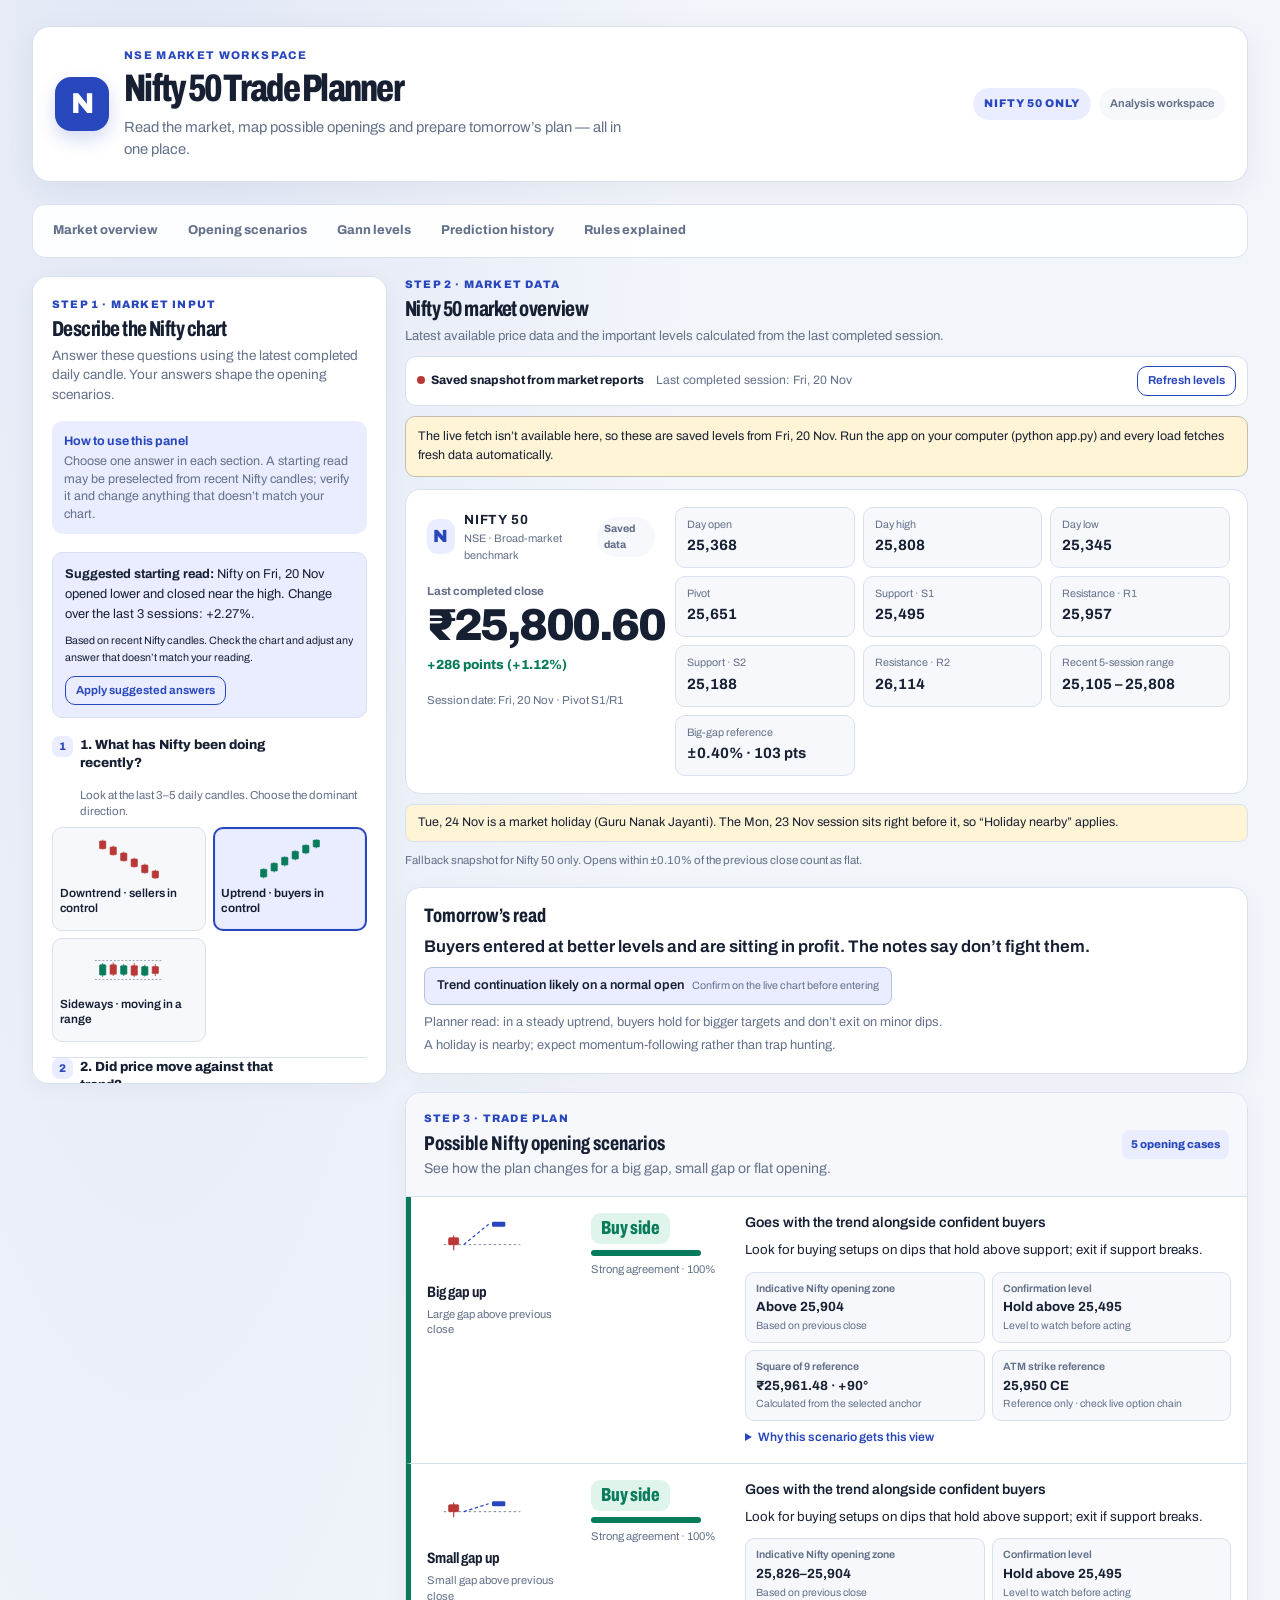
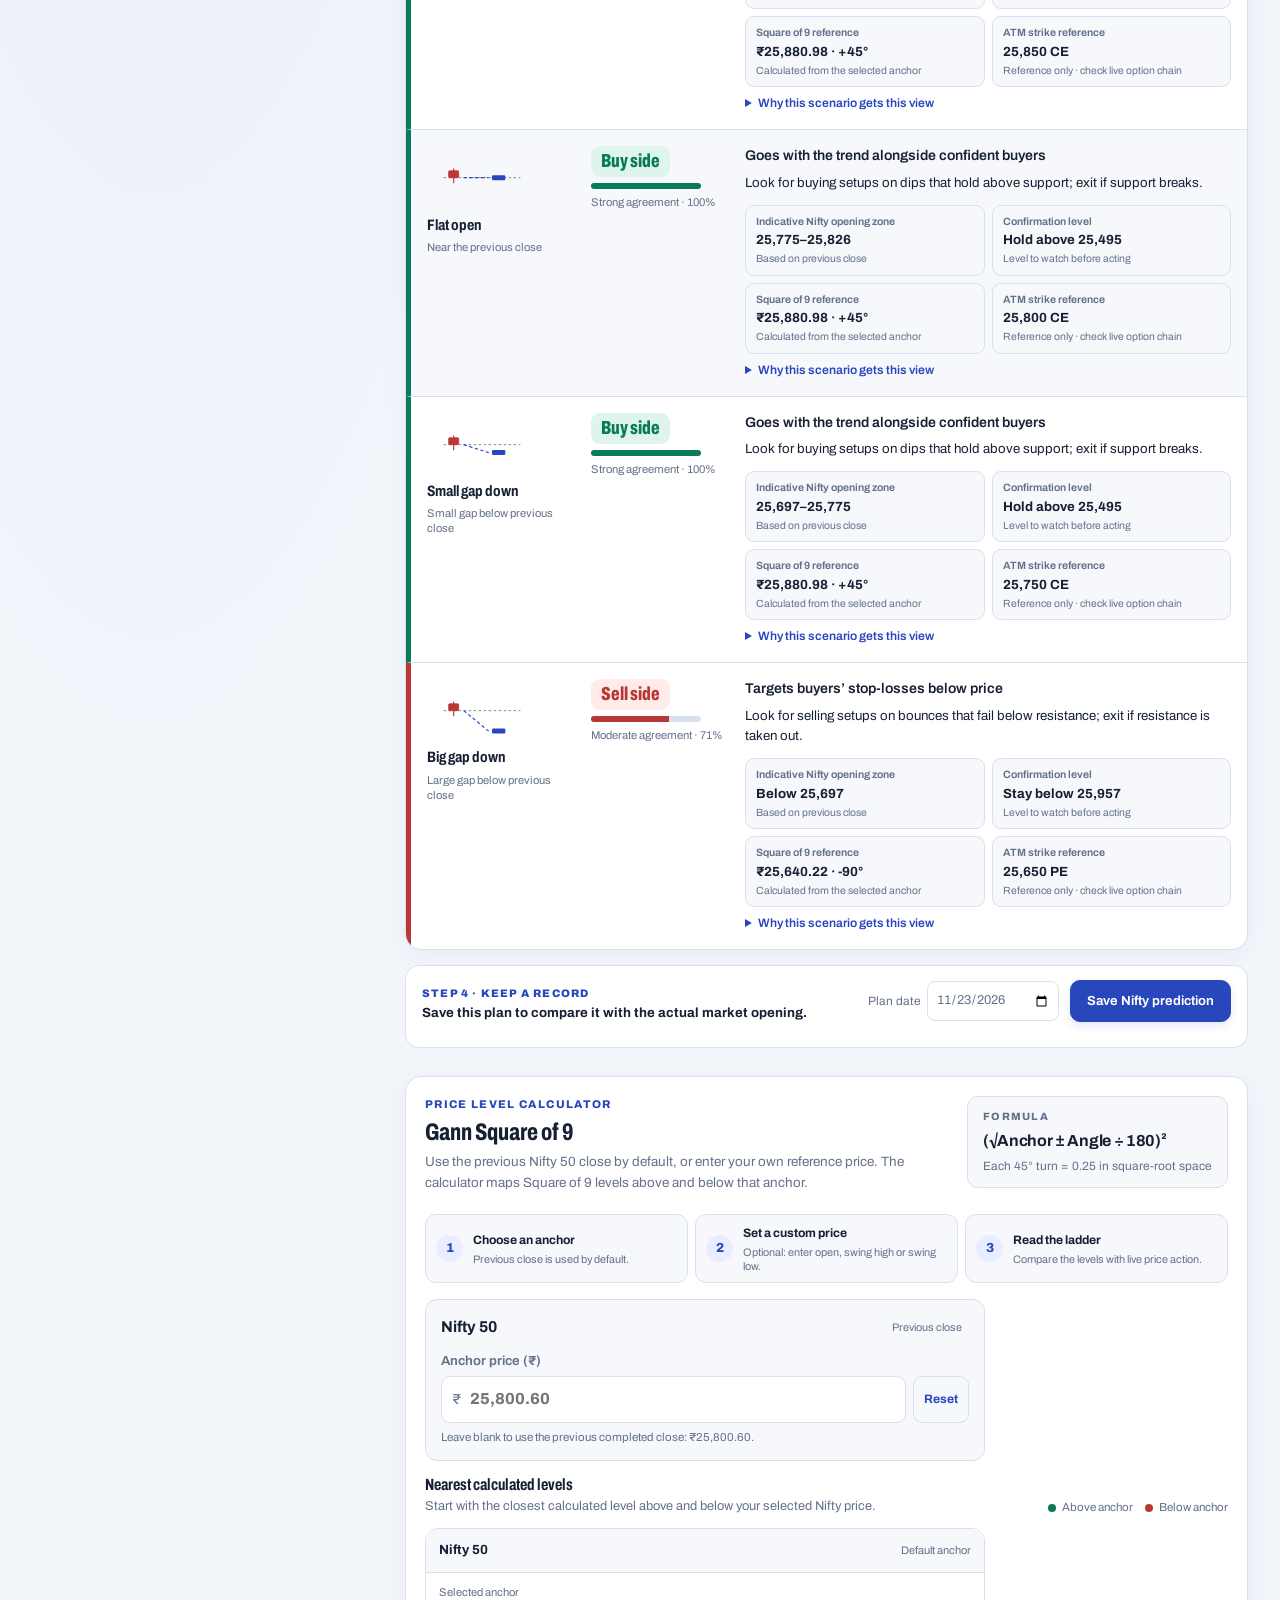
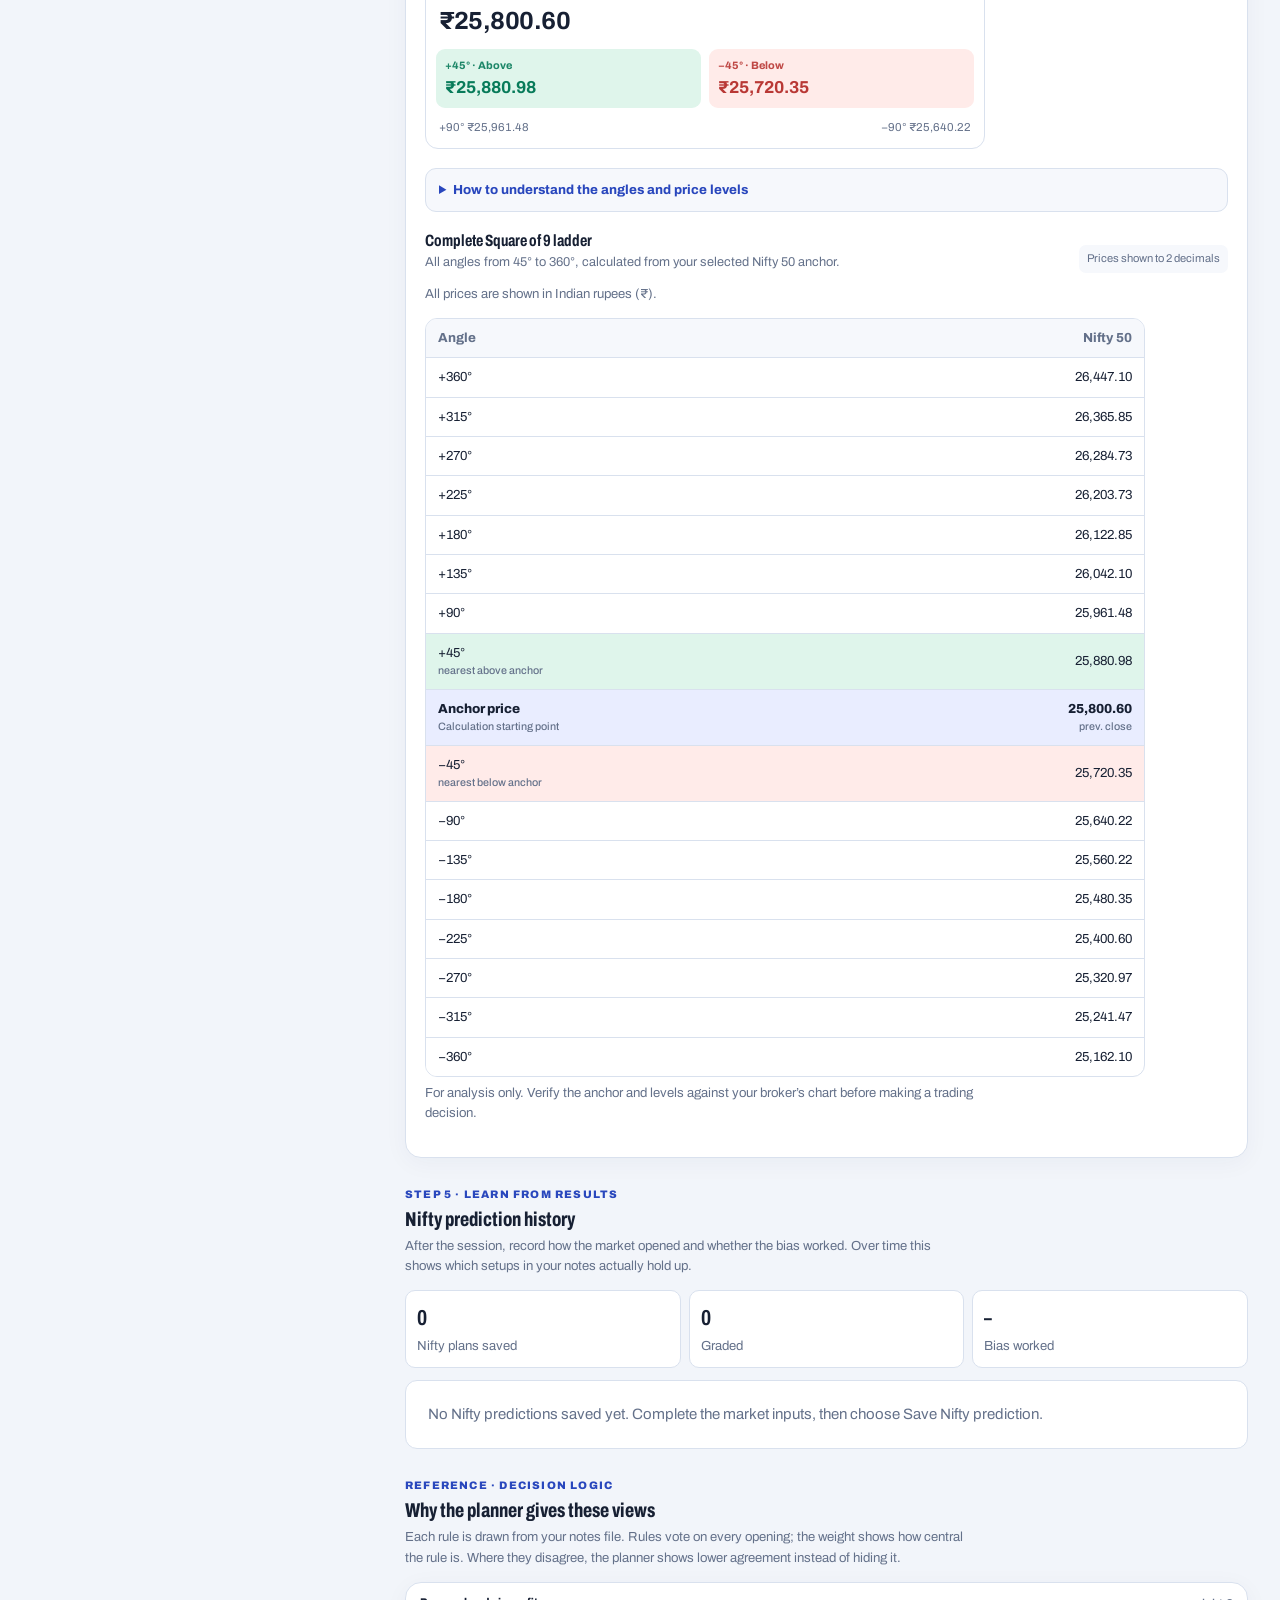
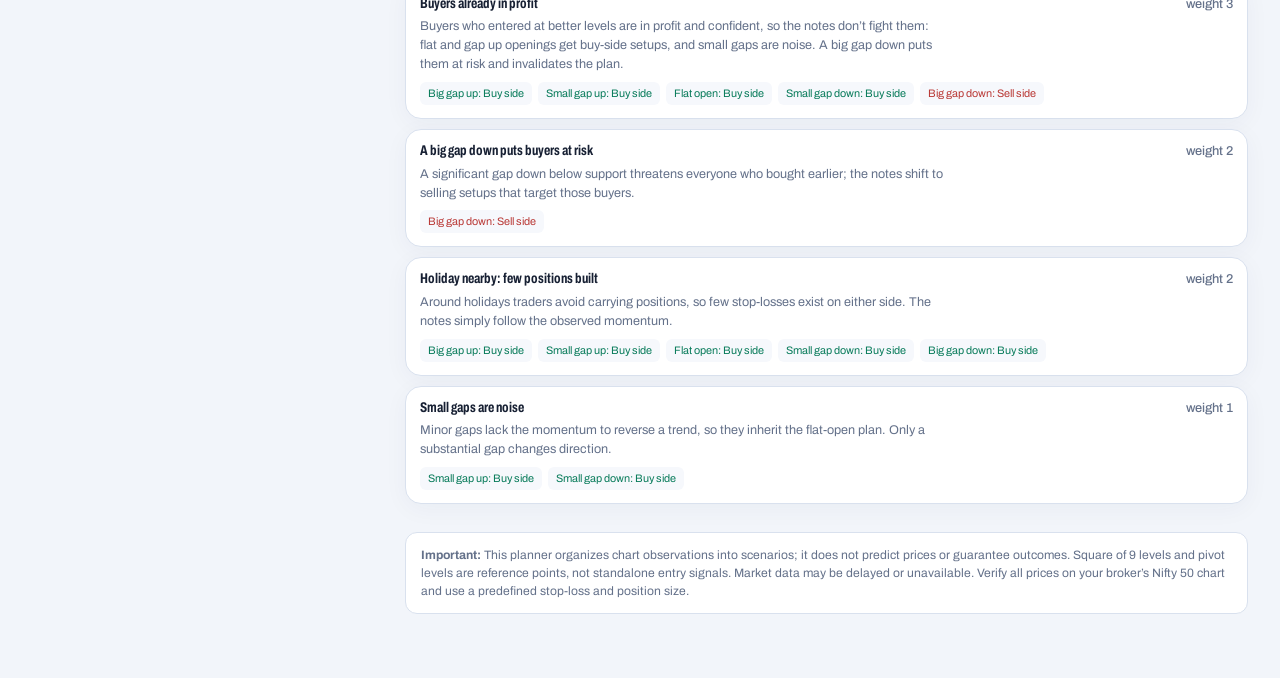
==== commit 81f4b00e: "Add files via upload" ====
--- a/index.html
+++ b/index.html
@@ -1,1687 +1,1161 @@
 <!DOCTYPE html>
 <html lang="en">
 <head>
-    <!-- Google tag (gtag.js) -->
-  <script async src="https://www.googletagmanager.com/gtag/js?id=G-G79W8GE4DS"></script>
-  <script>
-    window.dataLayer = window.dataLayer || [];
-    function gtag(){dataLayer.push(arguments);}
-    gtag('js', new Date());
-  
-    gtag('config', 'G-G79W8GE4DS');
-  </script>
-  <meta charset="UTF-8" />
-  <meta name="viewport" content="width=device-width, initial-scale=1.0" />
-
-  <!-- ══ SEO META ══ -->
-  <title>AI Classes for Kids | Online Coding Classes for Children (Class 6–8) | SkillNest India</title>
-  <meta name="description" content="SkillNest offers India's best AI classes for kids &amp; online coding classes for Class 6–8. Live sessions in AI literacy, Scratch coding, digital skills, cyber safety &amp; computational thinking. CBSE 2026–27 aligned. Rated 5★ by parents across India. Book a FREE demo class today!" />
-  <meta name="keywords" content="AI classes for kids, online coding classes for kids, computer course for students, digital skills program for children, AI learning for children, coding classes for class 6, coding classes for class 7, coding classes for class 8, future skills for kids, AI literacy, digital literacy, computational thinking, Scratch coding, cyber safety for students, internet safety for children" />
-  <meta name="robots" content="index, follow, max-snippet:-1, max-image-preview:large, max-video-preview:-1" />
-  <meta name="author" content="SkillNest" />
-  <link rel="canonical" href="https://skillnest.qzz.io" />
-
-  <!-- ══ OG / SOCIAL ══ -->
-  <meta property="og:title" content="AI Classes & Online Coding for Kids (Class 6–8) | SkillNest" />
-  <meta property="og:description" content="Prepare your child for an AI-powered future. Live classes in AI literacy, coding, cyber safety & digital skills. CBSE aligned. Book a free demo!" />
-  <meta property="og:type" content="website" />
-  <meta property="og:url" content="https://skillnest.qzz.io" />
-  <meta property="og:locale" content="en_IN" />
-  <meta property="og:site_name" content="SkillNest" />
-  <meta name="twitter:card" content="summary_large_image" />
-  <meta name="twitter:title" content="AI Classes & Coding for Kids | SkillNest – Class 6–8" />
-  <meta name="twitter:description" content="India's leading digital skills & AI coding program for children aged 11–14. CBSE-aligned. Live classes. Real projects. Book a free demo!" />
-
-  <!-- ══ SCHEMA: WebSite + SearchAction ══ -->
-  <script type="application/ld+json">{"@context":"https://schema.org","@type":"WebSite","name":"SkillNest","url":"https://skillnest.qzz.io","description":"India's leading AI classes for kids, online coding classes, and digital skills program for children aged 11–14 (Class 6–8). CBSE 2026–27 aligned.","inLanguage":"en-IN","potentialAction":{"@type":"SearchAction","target":{"@type":"EntryPoint","urlTemplate":"https://skillnest.qzz.io?q={search_term_string}"},"query-input":"required name=search_term_string"}}</script>
-
-  <!-- ══ SCHEMA: BreadcrumbList ══ -->
-  <script type="application/ld+json">{"@context":"https://schema.org","@type":"BreadcrumbList","itemListElement":[{"@type":"ListItem","position":1,"name":"Home","item":"https://skillnest.qzz.io"},{"@type":"ListItem","position":2,"name":"AI & Coding Classes for Kids","item":"https://skillnest.qzz.io/ai-coding-classes"},{"@type":"ListItem","position":3,"name":"Smart Digital Skills Program – Class 6–8","item":"https://skillnest.qzz.io/smart-digital-skills-program"}]}</script>
-
-  <!-- ══ SCHEMA: EducationalOrganization ══ -->
-  <script type="application/ld+json">{"@context":"https://schema.org","@type":"EducationalOrganization","name":"SkillNest","alternateName":"SkillNest Digital Education","url":"https://skillnest.qzz.io","telephone":"+91-74705-54811","contactPoint":{"@type":"ContactPoint","telephone":"+91-74705-54811","contactType":"admissions","areaServed":"IN","availableLanguage":["English","Hindi"]},"description":"SkillNest is India's leading educational platform offering AI classes for kids, online coding classes, digital literacy programs and computer courses for students of Class 6–8. Programs develop computational thinking, AI literacy, cyber safety and future-ready skills.","areaServed":{"@type":"Country","name":"India"},"knowsAbout":["AI education for children","Coding for beginners","Digital literacy","Computational thinking","Cyber safety for students","Scratch coding","Computer education","Future skills for students","AI literacy","Internet safety for children"],"sameAs":["https://skillnest.qzz.io"]}</script>
-
-  <!-- ══ SCHEMA: Course ══ -->
-  <script type="application/ld+json">{"@context":"https://schema.org","@type":"Course","name":"Smart Digital Skills Program – AI, Coding & Computer Course for Kids","description":"A 6-week program for Class 6–8 students covering Computer Basics, MS Office, Internet Safety, Google Tools, Cyber Safety, AI Basics and Scratch Coding. CBSE 2026–27 aligned.","provider":{"@type":"Organization","name":"SkillNest","url":"https://skillnest.qzz.io"},"educationalCredentialAwarded":"SkillNest Digital Skills Certificate","teaches":["AI literacy for children","Scratch coding for beginners","Computational thinking","Digital literacy","Cyber safety and internet safety","MS Office for students","Google Workspace tools","Future-ready digital skills"],"audience":{"@type":"EducationalAudience","educationalRole":"student","audienceType":"Children aged 11–14, Class 6 to Class 8"},"hasCourseInstance":{"@type":"CourseInstance","courseMode":"online","duration":"P6W","startDate":"2026-06-01","offers":{"@type":"Offer","availability":"https://schema.org/InStock","category":"Free Demo Available","areaServed":"India"}},"inLanguage":"en-IN"}</script>
-
-  <!-- ══ SCHEMA: FAQPage ══ -->
-  <script type="application/ld+json">{
-  "@context": "https://schema.org",
-  "@type": "FAQPage",
-  "mainEntity": [
-    {
-      "@type": "Question",
-      "name": "What is the SkillNest Smart Digital Skills Program?",
-      "acceptedAnswer": {
-        "@type": "Answer",
-        "text": "SkillNest's Smart Digital Skills Program is a 6-week, CBSE-aligned online course for children in Class 6–8 (ages 11–14). It covers Computer Basics, MS Office (Word, Excel, PowerPoint), Internet Safety, Google Workspace, Cyber Safety, AI Literacy, and Scratch Coding — with 30+ hours of live instruction, 6 real projects, a digital portfolio, and an official certificate."
-      }
-    },
-    {
-      "@type": "Question",
-      "name": "Is AI safe for children to learn about?",
-      "acceptedAnswer": {
-        "@type": "Answer",
-        "text": "Yes — learning about AI is not only safe but essential. SkillNest teaches AI literacy in a responsible, age-appropriate way. Children learn how AI works in everyday life, its benefits, limitations, and ethical considerations. This understanding makes children safer online — they become critical, informed users of AI tools rather than naive or fearful ones."
-      }
-    },
-    {
-      "@type": "Question",
-      "name": "Will coding help my child in school subjects?",
-      "acceptedAnswer": {
-        "@type": "Answer",
-        "text": "Yes, significantly. Research from MIT and Stanford consistently shows that children who learn coding perform better in mathematics and science. Coding teaches computational thinking, logical reasoning, and problem decomposition — skills that directly improve academic performance across all subjects. CBSE now mandates AI & Computational Thinking, making early coding a direct academic advantage."
-      }
-    },
-    {
-      "@type": "Question",
-      "name": "How much screen time is involved?",
-      "acceptedAnswer": {
-        "@type": "Answer",
-        "text": "Approximately 5 hours of structured, purposeful screen time per week — live class sessions with an expert instructor. This is active, creative, educational screen time — not passive consumption. Children are building, creating, and problem-solving throughout. Research consistently shows that purposeful educational screen time (especially coding and digital creation) has positive developmental outcomes for children aged 11–14."
-      }
-    },
-    {
-      "@type": "Question",
-      "name": "Does my child need prior computer knowledge?",
-      "acceptedAnswer": {
-        "@type": "Answer",
-        "text": "No prior computer knowledge is required. The program starts from absolute basics — hardware, keyboard, and mouse — and progressively builds to AI and coding. It is the ideal starting point for complete beginners and equally valuable for children with some computer experience who want structured, comprehensive digital skills development."
-      }
-    },
-    {
-      "@type": "Question",
-      "name": "Can my child learn coding without strong mathematics?",
-      "acceptedAnswer": {
-        "@type": "Answer",
-        "text": "Absolutely. Scratch coding uses visual blocks — no complex equations or typed code. Children do not need advanced mathematics to start. The reverse is actually true: learning to code improves mathematical thinking. SkillNest students frequently report better confidence in school mathematics after completing the program, because coding and mathematics share the same logical foundations."
-      }
-    },
-    {
-      "@type": "Question",
-      "name": "What is computational thinking and why does my child need it?",
-      "acceptedAnswer": {
-        "@type": "Answer",
-        "text": "Computational thinking is a problem-solving approach involving four steps: decomposition (breaking problems into smaller parts), pattern recognition (identifying similarities), abstraction (focusing on what matters most), and algorithm design (creating step-by-step solutions). CBSE mandates it for Class 6–8 because it builds transferable analytical skills applicable in every subject and every future career — from engineering to medicine to business."
-      }
-    },
-    {
-      "@type": "Question",
-      "name": "Will this program help with CBSE curriculum?",
-      "acceptedAnswer": {
-        "@type": "Answer",
-        "text": "Yes. CBSE has made AI & Computational Thinking mandatory for Class 6–8 from 2026–27. SkillNest's Week 6 — AI Literacy, Logic, Algorithms, and Scratch Coding — fully meets this requirement. Students who complete SkillNest enter their school's AI curriculum with a significant head start, deeper understanding, and real project experience that sets them apart from their classmates."
-      }
-    },
-    {
-      "@type": "Question",
-      "name": "How is SkillNest different from watching YouTube tutorials?",
-      "acceptedAnswer": {
-        "@type": "Answer",
-        "text": "YouTube offers passive watching — SkillNest offers live, interactive, instructor-led learning. At SkillNest, children ask questions in real time, receive personalized feedback on their work, follow a structured progression, complete assessed projects, and earn a verified certificate. YouTube cannot adapt to your child's pace, correct mistakes, provide accountability, or produce the transformation that structured education with a real instructor delivers."
-      }
-    },
-    {
-      "@type": "Question",
-      "name": "Is SkillNest available across India?",
-      "acceptedAnswer": {
-        "@type": "Answer",
-        "text": "Yes. SkillNest offers online classes for students across India — Delhi, Mumbai, Bengaluru, Hyderabad, Chennai, Kolkata, Pune, Ahmedabad, Jaipur, Bhopal, Lucknow, Patna, Nagpur, Indore, Surat, and all other cities and towns. Students need only a computer and internet connection to join our live online sessions from anywhere in India."
-      }
-    },
-    {
-      "@type": "Question",
-      "name": "What AI topics do children learn?",
-      "acceptedAnswer": {
-        "@type": "Answer",
-        "text": "Children learn what AI is, how it works in everyday life (recommendation systems, voice assistants, image recognition, spam detection), how to use AI tools responsibly, the basics of algorithms and logic that underpin AI, and ethical considerations including privacy and bias. SkillNest's AI learning for children builds genuine literacy, not just surface-level awareness."
-      }
-    },
-    {
-      "@type": "Question",
-      "name": "What does cyber safety education actually cover?",
-      "acceptedAnswer": {
-        "@type": "Answer",
-        "text": "Our cyber safety module teaches: recognising phishing emails and online scams, creating and managing strong passwords, understanding what personal information should never be shared online, identifying and responding to cyberbullying, safe social media practices, and responsible digital communication. These are not theoretical — children practice each skill with real-world scenarios relevant to their age and online habits."
-      }
-    },
-    {
-      "@type": "Question",
-      "name": "What is cyber safety and why does my child need it?",
-      "acceptedAnswer": {
-        "@type": "Answer",
-        "text": "Cyber safety is the set of practices and knowledge that keeps children safe online — recognizing phishing, using strong passwords, protecting personal data, identifying cyberbullying, and practicing responsible digital communication. With Indian children spending 4–6 hours online daily, cyber safety education is not optional — it is a critical life skill every parent should prioritise."
-      }
-    },
-    {
-      "@type": "Question",
-      "name": "What batch timings are available?",
-      "acceptedAnswer": {
-        "@type": "Answer",
-        "text": "SkillNest offers morning (9–11 AM), afternoon (12–2 PM), and evening (5–7 PM) batches on both weekdays and weekends. This ensures the program fits around any school schedule or extracurricular commitment. Call or WhatsApp +91-74705-54811 to check current available slots and reserve your preferred time."
-      }
-    },
-    {
-      "@type": "Question",
-      "name": "How many students are in each batch?",
-      "acceptedAnswer": {
-        "@type": "Answer",
-        "text": "SkillNest deliberately keeps batch sizes small. This ensures every student receives personalized attention, real-time feedback, and an environment where questions are welcomed. Small batches create results that large-batch programs simply cannot match — every child is noticed, supported, and encouraged throughout the 6 weeks."
-      }
-    },
-    {
-      "@type": "Question",
-      "name": "What equipment does my child need for online classes?",
-      "acceptedAnswer": {
-        "@type": "Answer",
-        "text": "A computer or laptop (Windows or Mac), a stable internet connection, webcam, and microphone. A tablet or smartphone is not sufficient for the hands-on computer skills practice. All software — including Microsoft Office alternatives and Scratch — is free and web-based. No additional purchases or installations are required beyond the program fee."
-      }
-    },
-    {
-      "@type": "Question",
-      "name": "Do parents receive progress updates?",
-      "acceptedAnswer": {
-        "@type": "Answer",
-        "text": "Yes. SkillNest provides parents with weekly progress updates and direct access to communicate with instructors via WhatsApp. You can ask questions about your child's progress, request additional support, or share feedback at any point during the program. We believe parents are partners in their child's learning journey, not just fee-paying customers."
-      }
-    },
-    {
-      "@type": "Question",
-      "name": "What is Scratch coding and why is it used?",
-      "acceptedAnswer": {
-        "@type": "Answer",
-        "text": "Scratch is a visual programming language developed by MIT Media Lab, used by over 100 million children worldwide aged 8–16. It teaches real programming concepts — sequences, loops, conditionals, variables, and events — through drag-and-drop blocks rather than typed code. This makes coding accessible for beginners while teaching the same fundamental logic used in professional programming languages. Students at SkillNest build a complete interactive game in Scratch."
-      }
-    },
-    {
-      "@type": "Question",
-      "name": "Why should children learn AI and coding at age 11–14 specifically?",
-      "acceptedAnswer": {
-        "@type": "Answer",
-        "text": "Ages 11–14 represent a developmental sweet spot for learning coding and AI. Children at this stage have the abstract reasoning capacity to understand programming logic, the creativity to apply it imaginatively, and the time before board exam pressure peaks. Starting at Class 6–8 provides a multi-year head start. Skills built at this age become deeply ingrained — part of how the child thinks — rather than skills cramped in at 17 or 18 for competitive exams."
-      }
-    },
-    {
-      "@type": "Question",
-      "name": "What future careers benefit from these skills?",
-      "acceptedAnswer": {
-        "@type": "Answer",
-        "text": "Every future career benefits — not just technology careers. Digital skills, AI literacy, and computational thinking are now required in medicine, law, business, teaching, design, agriculture, and government. Specifically, early coding opens direct pathways to software engineering, data science, product management, AI research, UX design, game development, and digital entrepreneurship — some of India's highest-paying careers."
-      }
-    },
-    {
-      "@type": "Question",
-      "name": "What does my child receive on completing the program?",
-      "acceptedAnswer": {
-        "@type": "Answer",
-        "text": "Students receive: (1) an official SkillNest Digital Skills Certificate, and (2) a complete digital portfolio containing 6 real projects — an MS Word document, an Excel marksheet with charts, a multi-slide PowerPoint presentation, a Google Forms survey, a Scratch coding game, and a cyber safety checklist. This portfolio is real, tangible proof of skills that can be shown to schools, scholarship committees, or future opportunities."
-      }
-    },
-    {
-      "@type": "Question",
-      "name": "How does SkillNest compare to traditional computer coaching?",
-      "acceptedAnswer": {
-        "@type": "Answer",
-        "text": "Traditional computer coaching typically focuses on basic typing or isolated MS Office skills, without AI literacy, coding, cyber safety, or real-world project integration. SkillNest combines all of these into one cohesive 6-week program — building digital skills, digital citizenship, creative problem-solving, and future-ready thinking together. Every session produces a real project. Students graduate with verified skills, not just a completion note."
-      }
-    },
-    {
-      "@type": "Question",
-      "name": "Will my child understand AI at age 11?",
-      "acceptedAnswer": {
-        "@type": "Answer",
-        "text": "Yes, absolutely. SkillNest's AI module is purpose-built for 11–14 year olds using familiar, everyday examples — YouTube recommendations, Google autocomplete, Siri, spam filters, and face recognition on phones. Children already interact with AI daily without knowing it. SkillNest makes the invisible visible. Students consistently report that AI was their favourite module because it made their daily technology suddenly make sense."
-      }
-    },
-    {
-      "@type": "Question",
-      "name": "What is digital literacy and why does it matter for Class 6–8?",
-      "acceptedAnswer": {
-        "@type": "Answer",
-        "text": "Digital literacy is the ability to use digital technology — computers, internet, cloud tools, AI — effectively, responsibly, and safely. For Class 6–8 students, digital literacy is now as foundational as reading and writing. Students without it face disadvantage in higher education admission, competitive exams, internships, and careers. SkillNest builds comprehensive, applied digital literacy across all 6 weeks."
-      }
-    },
-    {
-      "@type": "Question",
-      "name": "Is the free demo class genuinely free?",
-      "acceptedAnswer": {
-        "@type": "Answer",
-        "text": "Yes — 100% free. No payment details required. No obligation to enroll. The demo is a real, full-quality session that gives your child and your family a genuine experience of SkillNest's teaching quality, curriculum pace, and interactive environment. We believe you should see before you decide. Book by calling or WhatsApp-ing +91-74705-54811."
-      }
-    },
-    {
-      "@type": "Question",
-      "name": "How do I enroll or book a free demo?",
-      "acceptedAnswer": {
-        "@type": "Answer",
-        "text": "Simply call or WhatsApp +91-74705-54811 to book a completely free demo class. No payment or commitment is required. The demo gives your child a genuine experience of the teaching style, curriculum, and interactive platform before you decide to enroll. Weekend and weekday demo slots are available in morning, afternoon, and evening."
-      }
-    },
-    {
-      "@type": "Question",
-      "name": "How does SkillNest prepare children for an AI-powered future?",
-      "acceptedAnswer": {
-        "@type": "Answer",
-        "text": "SkillNest gives children two complementary capabilities: (1) the ability to use AI tools effectively and responsibly as an informed user, and (2) the foundational coding and computational thinking skills to understand how AI actually works. This combination ensures children grow as AI-empowered creators and critical thinkers — not passive consumers of technology they don't understand — giving them a decisive advantage in every future context."
-      }
-    },
-    {
-      "@type": "Question",
-      "name": "What Google Tools will my child learn to use?",
-      "acceptedAnswer": {
-        "@type": "Answer",
-        "text": "Students learn: Google Drive (cloud file storage and organisation), Google Docs (collaborative document editing), Google Sheets (cloud spreadsheets), Google Forms (creating surveys, quizzes, and feedback forms), and Gmail (professional email communication). These are the tools used in virtually every Indian school, university, and modern workplace — mastering them at Class 6–8 provides an immediate and lasting academic advantage."
-      }
-    }
-  ]
-}</script>
-
-  <!-- ══ SCHEMA: Person (Instructors) ══ -->
-  <script type="application/ld+json">[{"@context":"https://schema.org","@type":"Person","name":"Amit Sharma","jobTitle":"Senior Digital Skills Mentor","worksFor":{"@type":"Organization","name":"SkillNest","url":"https://skillnest.qzz.io"},"knowsAbout":["Computer Education","MS Office","Digital Literacy","Google Workspace","Project-Based Learning"],"description":"Amit Sharma has 8+ years of experience teaching computer skills, digital literacy, and MS Office to middle school students across India. He specialises in project-based digital education for Class 6–8 students."},{"@context":"https://schema.org","@type":"Person","name":"Priya Verma","jobTitle":"AI & Computational Thinking Educator","worksFor":{"@type":"Organization","name":"SkillNest","url":"https://skillnest.qzz.io"},"knowsAbout":["AI Literacy","Scratch Coding","Computational Thinking","CBSE AI Curriculum","Child Learning"],"description":"Priya Verma specialises in teaching AI literacy and computational thinking to Class 6–8 students using age-appropriate, CBSE 2026–27 aligned methods. She makes AI concepts engaging and understandable for children aged 11–14."},{"@context":"https://schema.org","@type":"Person","name":"Deepa Krishnan","jobTitle":"Cyber Safety & Internet Safety Educator","worksFor":{"@type":"Organization","name":"SkillNest","url":"https://skillnest.qzz.io"},"knowsAbout":["Cyber Safety","Internet Safety","Digital Citizenship","Online Safety for Children","Privacy Education"],"description":"Deepa Krishnan is a dedicated digital citizenship educator with expertise in cyber safety and internet safety for children aged 11–14. She teaches children to navigate the digital world safely, responsibly, and confidently."}]</script>
-
-  <!-- ══ SCHEMA: Event (Batch) ══ -->
-  <script type="application/ld+json">{"@context":"https://schema.org","@type":"Event","name":"SkillNest Smart Digital Skills Program — June 2026 Batch","description":"Live online AI, coding, and digital skills classes for children in Class 6–8. 6-week program covering Computer Basics, MS Office, Google Tools, Cyber Safety, AI Literacy, and Scratch Coding.","startDate":"2026-06-15","endDate":"2026-07-26","eventStatus":"https://schema.org/EventScheduled","eventAttendanceMode":"https://schema.org/OnlineEventAttendanceMode","location":{"@type":"VirtualLocation","url":"https://skillnest.qzz.io"},"organizer":{"@type":"Organization","name":"SkillNest","url":"https://skillnest.qzz.io"},"offers":{"@type":"Offer","name":"Free Demo Class","price":"0","priceCurrency":"INR","availability":"https://schema.org/InStock","validFrom":"2026-06-01","url":"https://wa.me/917470554811"},"audience":{"@type":"EducationalAudience","audienceType":"Students in Class 6, 7, and 8 (ages 11–14)"},"inLanguage":"en-IN"}</script>
-
-  <!-- ══ SCHEMA: ItemList (Resource Hub) ══ -->
-  <script type="application/ld+json">{"@context":"https://schema.org","@type":"ItemList","name":"SkillNest Free Educational Resources for Parents","description":"Free educational resources helping Indian parents understand AI education, digital literacy, coding, and cyber safety for children in Class 6–8.","url":"https://skillnest.qzz.io/resources/","numberOfItems":5,"itemListElement":[{"@type":"ListItem","position":1,"name":"What is AI for Children?","url":"https://skillnest.qzz.io/resources/what-is-ai-for-kids"},{"@type":"ListItem","position":2,"name":"What is Computational Thinking?","url":"https://skillnest.qzz.io/resources/what-is-computational-thinking"},{"@type":"ListItem","position":3,"name":"CBSE AI Curriculum 2026-27 — What Parents Need to Know","url":"https://skillnest.qzz.io/resources/cbse-ai-curriculum-2026"},{"@type":"ListItem","position":4,"name":"Cyber Safety for Children — The Complete Parent Guide","url":"https://skillnest.qzz.io/resources/cyber-safety-for-kids"},{"@type":"ListItem","position":5,"name":"Why Should Children Learn Coding?","url":"https://skillnest.qzz.io/resources/why-coding-for-kids"}]}</script>
-
-  <!-- ══ SCHEMA: AggregateRating ══ -->
-  <script type="application/ld+json">{"@context":"https://schema.org","@type":"Course","name":"Smart Digital Skills Program – AI, Coding & Computer Course for Kids","provider":{"@type":"Organization","name":"SkillNest","url":"https://skillnest.qzz.io"},"aggregateRating":{"@type":"AggregateRating","ratingValue":"4.9","reviewCount":"247","bestRating":"5","worstRating":"1"},"review":[{"@type":"Review","author":{"@type":"Person","name":"Priya Sharma"},"reviewRating":{"@type":"Rating","ratingValue":"5"},"reviewBody":"My daughter was afraid of computers before SkillNest. By Week 3, she was teaching ME how to use Excel. The Scratch coding game she built in Week 6 made her so proud."},{"@type":"Review","author":{"@type":"Person","name":"Rajesh Mehta"},"reviewRating":{"@type":"Rating","ratingValue":"5"},"reviewBody":"As an engineer myself, I was sceptical. But SkillNest's curriculum is genuinely comprehensive. My son understood AI concepts better than I expected."},{"@type":"Review","author":{"@type":"Person","name":"Sunita Reddy"},"reviewRating":{"@type":"Rating","ratingValue":"5"},"reviewBody":"SkillNest replaced mindless scrolling with purposeful creating. His school teacher noticed his improved digital skills and asked where he learned them."}]}</script>
-
-  <!-- ══ SCHEMA: HowTo ══ -->
-  <script type="application/ld+json">{"@context":"https://schema.org","@type":"HowTo","name":"How to Enroll Your Child in AI and Coding Classes at SkillNest","description":"Simple 4-step process to get your child started with AI literacy, coding, and digital skills at SkillNest.","step":[{"@type":"HowToStep","name":"Book a Free Demo","text":"Call or WhatsApp +91-74705-54811 to book a completely free demo class with no obligation or payment required."},{"@type":"HowToStep","name":"Attend the Demo Class","text":"Your child attends a real, full-quality live online session to experience the teaching style and curriculum firsthand."},{"@type":"HowToStep","name":"Choose Your Batch","text":"Select from morning, afternoon, or evening slots on weekdays or weekends to fit your school timetable."},{"@type":"HowToStep","name":"Enroll and Begin Learning","text":"Enroll in the 6-week program and receive weekly parent updates as your child builds real digital skills and projects."}]}</script>
-
-  <link rel="preconnect" href="https://fonts.googleapis.com">
-  <link rel="preconnect" href="https://fonts.gstatic.com" crossorigin>
-  <link href="https://fonts.googleapis.com/css2?family=Poppins:wght@400;500;600;700;800&family=DM+Sans:ital,wght@0,300;0,400;0,500;0,600;1,400&display=swap" rel="stylesheet">
-  <link rel="stylesheet" href="css/main.css">
-  <link rel="stylesheet" href="css/components.css">
-  <link rel="stylesheet" href="css/pages.css">
-  <link rel="stylesheet" href="css/responsive.css">
-  <link rel="stylesheet" href="css/utilities.css">
-  <link rel="icon" type="image/x-icon" href="favicon.ico?v=2" />
-  <link rel="icon" type="image/png" sizes="192x192" href="favicon.png?v=2" />
+<meta charset="utf-8">
+<meta name="viewport" content="width=device-width, initial-scale=1, viewport-fit=cover">
+<title>Nifty 50 Trade Planner</title>
+<link rel="preconnect" href="https://fonts.googleapis.com">
+<link rel="preconnect" href="https://fonts.gstatic.com" crossorigin>
+<link href="https://fonts.googleapis.com/css2?family=Archivo:wdth,wght@62..125,400..800&display=swap" rel="stylesheet">
+<style>
+:root{
+  --bg:#E9EDF2; --surface:#F7F9FB; --surface2:#EEF2F6; --ink:#18202D; --muted:#5A6476; --line:#C9D1DC;
+  --accent:#2F44A6; --accent-bg:#DDE2F7;
+  --buy:#0E7A5C; --buy-bg:#D5EEE4; --sell:#B23A2E; --sell-bg:#F6DBD7; --wait:#8C6400; --wait-bg:#F3E6C3;
+  color-scheme: light; box-sizing:border-box;
+  padding-top:env(safe-area-inset-top,0px); padding-bottom:env(safe-area-inset-bottom,0px);
+}
+@media (prefers-color-scheme: dark){
+  :root:not([data-theme="light"]){
+    --bg:#10151F; --surface:#171E2B; --surface2:#1C2433; --ink:#E4E9F1; --muted:#97A1B3; --line:#2B3547;
+    --accent:#93A3FF; --accent-bg:#232C4D;
+    --buy:#4FCDA3; --buy-bg:#14382E; --sell:#F2837A; --sell-bg:#42201D; --wait:#E3B852; --wait-bg:#3A3018;
+    color-scheme: dark;
+  }
+}
+:root[data-theme="dark"]{
+  --bg:#10151F; --surface:#171E2B; --surface2:#1C2433; --ink:#E4E9F1; --muted:#97A1B3; --line:#2B3547;
+  --accent:#93A3FF; --accent-bg:#232C4D;
+  --buy:#4FCDA3; --buy-bg:#14382E; --sell:#F2837A; --sell-bg:#42201D; --wait:#E3B852; --wait-bg:#3A3018;
+  color-scheme: dark;
+}
+*,*::before,*::after{box-sizing:border-box}
+html{scroll-padding-top:env(safe-area-inset-top,0px)}
+body{margin:0;background:var(--bg);color:var(--ink);font-family:"Archivo",system-ui,-apple-system,"Segoe UI",Roboto,sans-serif;font-size:16px;line-height:1.5;font-variant-numeric:tabular-nums}
+h1,h2,h3{font-stretch:72%;font-variation-settings:"wdth" 72;line-height:1.1;margin:0}
+h1{font-size:clamp(2rem,4.5vw,3rem);font-weight:800;letter-spacing:-0.01em}
+h2{font-size:1.5rem;font-weight:750}
+h3{font-size:1.1rem;font-weight:700}
+p{margin:0}
+a{color:var(--accent)}
+button,input,select{font:inherit;color:inherit}
+:focus-visible{outline:2px solid var(--accent);outline-offset:2px}
+
+.wrap{max-width:1280px;margin:0 auto;padding:28px 20px 60px}
+header.top{margin-bottom:22px}
+header.top p{color:var(--muted);max-width:64ch;margin-top:6px}
+.layout{display:grid;grid-template-columns:minmax(320px,420px) 1fr;gap:24px;align-items:start}
+@media (max-width:960px){.layout{grid-template-columns:1fr}}
+
+.panel{background:var(--surface);border:1px solid var(--line);border-radius:14px;padding:20px}
+.inputs{position:sticky;top:calc(env(safe-area-inset-top,0px) + 16px);max-height:calc(100vh - 32px);overflow:auto}
+@media (max-width:960px){.inputs{position:static;max-height:none}}
+.inputs h2{margin-bottom:4px}
+.inputs > p{color:var(--muted);font-size:.92rem;margin-bottom:16px}
+fieldset{border:0;margin:0 0 18px;padding:0}
+fieldset.off{opacity:.4}
+legend{font-weight:650;font-size:.95rem;margin-bottom:8px;padding:0}
+.cards{display:grid;grid-template-columns:repeat(auto-fill,minmax(112px,1fr));gap:8px}
+.card{position:relative;display:block;cursor:pointer}
+.card input{position:absolute;opacity:0;pointer-events:none}
+.card .face{display:flex;flex-direction:column;gap:6px;height:100%;padding:8px 8px 9px;border:1px solid var(--line);border-radius:10px;background:var(--surface2);transition:border-color .15s,background .15s}
+.card svg{width:100%;height:auto;display:block}
+.card .lbl{font-size:.8rem;line-height:1.25}
+.card input:checked + .face{border:2px solid var(--accent);padding:7px 7px 8px;background:var(--accent-bg)}
+.card input:checked + .face .lbl{font-weight:650}
+.card input:focus-visible + .face{outline:2px solid var(--accent);outline-offset:2px}
+.card input:disabled + .face{cursor:not-allowed}
+.suggest{display:flex;flex-direction:column;gap:8px;padding:12px;border-radius:10px;background:var(--accent-bg);margin-bottom:18px;font-size:.9rem}
+
+/* svg pictures */
+.pic .wick{stroke-width:1.4}
+.pic .up{fill:var(--buy);stroke:var(--buy)}
+.pic .dn{fill:var(--sell);stroke:var(--sell)}
+.pic .gl{stroke:var(--muted);stroke-width:1;stroke-dasharray:3 3;fill:none}
+.pic .al{stroke:var(--accent);stroke-width:1.4;stroke-dasharray:4 3;fill:none}
+.pic .mk{stroke:var(--accent);stroke-width:1.6;fill:none}
+.pic .tx{fill:var(--muted);font-size:9px;font-family:inherit}
+.pic .ac{fill:var(--accent)}
+.pic .zone{fill:var(--buy-bg)}
+.pic .ink{fill:var(--ink)}
+.pic .inks{stroke:var(--ink);fill:none;stroke-width:1.6}
+.pic .ghost{fill:var(--line)}
+.pic .faint{opacity:.35}
+
+/* levels */
+.levels-block{margin-bottom:24px}
+.levels-head{display:flex;flex-wrap:wrap;justify-content:space-between;align-items:baseline;gap:6px 16px;margin-bottom:10px}
+.levels-head p{color:var(--muted);font-size:.88rem}
+.idx-grid{display:grid;grid-template-columns:repeat(3,1fr);gap:10px}
+@media (max-width:720px){.idx-grid{grid-template-columns:1fr}}
+.idx{background:var(--surface);border:1px solid var(--line);border-radius:12px;padding:14px}
+.idx h3{display:flex;justify-content:space-between;align-items:baseline;gap:8px}
+.idx .px{font-size:1.6rem;font-weight:750;font-stretch:72%;font-variation-settings:"wdth" 72}
+.chg.pos{color:var(--buy)} .chg.neg{color:var(--sell)}
+.idx dl{display:grid;grid-template-columns:auto 1fr;gap:2px 12px;margin:8px 0 0;font-size:.86rem}
+.idx dt{color:var(--muted)} .idx dd{margin:0;text-align:right}
+.src{font-size:.8rem;color:var(--muted);margin-top:10px;max-width:90ch}
+.holiday{margin-top:10px;padding:8px 12px;border-radius:8px;background:var(--wait-bg);color:var(--ink);font-size:.9rem;width:fit-content}
+
+/* read */
+.read{display:grid;gap:10px;margin-bottom:22px}
+.read .state{font-size:1.25rem;font-weight:650;line-height:1.35;max-width:62ch}
+.read .mods{display:flex;flex-direction:column;gap:6px;color:var(--muted);font-size:.93rem}
+.outlook{display:inline-flex;gap:8px;align-items:baseline;flex-wrap:wrap;padding:8px 12px;border-radius:8px;background:var(--accent-bg);font-weight:600;width:fit-content}
+.outlook small{font-weight:400;color:var(--muted)}
+
+/* ladder */
+.ladder{border:1px solid var(--line);border-radius:14px;overflow:hidden;background:var(--surface)}
+.ladder-head{display:flex;justify-content:space-between;align-items:baseline;gap:12px;padding:14px 18px;border-bottom:1px solid var(--line);flex-wrap:wrap}
+.ladder-head p{color:var(--muted);font-size:.88rem}
+.rung{display:grid;grid-template-columns:130px 140px 1fr;gap:16px;padding:16px 18px;border-bottom:1px solid var(--line);border-left:6px solid var(--edge,transparent)}
+.rung:last-child{border-bottom:0}
+.rung.mid{background:var(--surface2)}
+.rung.expected{box-shadow:inset 0 0 0 2px var(--accent)}
+.rung.dim{opacity:.5}
+@media (max-width:760px){.rung{grid-template-columns:1fr 1fr}.rung .detail{grid-column:1 / -1}}
+.sc svg{width:110px;height:auto;display:block;margin-bottom:4px}
+.sc-name{font-weight:700;font-stretch:80%;font-variation-settings:"wdth" 80;font-size:1.05rem}
+.tag{display:inline-block;margin-top:4px;font-size:.75rem;font-weight:600;color:var(--accent)}
+.bias{display:flex;flex-direction:column;gap:6px}
+.pill{display:inline-block;font-weight:800;font-stretch:70%;font-variation-settings:"wdth" 70;font-size:1.6rem;line-height:1;padding:6px 10px;border-radius:8px;width:fit-content}
+.pill.BUY{background:var(--buy-bg);color:var(--buy)}
+.pill.SELL{background:var(--sell-bg);color:var(--sell)}
+.pill.WAIT{background:var(--wait-bg);color:var(--wait)}
+.meter{height:5px;border-radius:3px;background:var(--line);overflow:hidden;width:110px}
+.meter i{display:block;height:100%;background:var(--edge)}
+.conf{font-size:.78rem;color:var(--muted)}
+.detail{display:grid;gap:6px;font-size:.92rem;min-width:0}
+.detail .who{font-weight:600}
+.mini-scroll{overflow-x:auto}
+.mini{border-collapse:collapse;font-size:.82rem;width:100%;min-width:420px}
+.mini th,.mini td{text-align:left;padding:4px 8px 4px 0;border-bottom:1px solid var(--line)}
+.mini th{color:var(--muted);font-weight:600}
+.mini tr:last-child td{border-bottom:0}
+details.why summary{cursor:pointer;color:var(--accent);font-size:.85rem;font-weight:600;width:fit-content}
+details.why ul{margin:6px 0 0;padding-left:18px;font-size:.85rem;color:var(--muted)}
+details.why li.against{color:var(--sell)}
+
+.actions{display:flex;flex-wrap:wrap;gap:10px;align-items:center;margin:18px 0 30px}
+.btn{padding:10px 16px;border-radius:9px;border:1px solid var(--accent);background:var(--accent);color:var(--surface);font-weight:650;cursor:pointer}
+.btn.ghost{background:transparent;color:var(--accent)}
+.btn.small{padding:5px 10px;font-size:.82rem}
+.actions label{display:flex;gap:8px;align-items:center;font-size:.9rem;color:var(--muted)}
+.actions input[type=date]{padding:8px 10px;border:1px solid var(--line);border-radius:8px;background:var(--surface)}
+.flash{font-size:.88rem;color:var(--buy);font-weight:600}
+
+section.block{margin-top:34px}
+section.block > p{color:var(--muted);margin:6px 0 14px;max-width:70ch}
+.stats{display:flex;gap:24px;flex-wrap:wrap;margin-bottom:12px}
+.stats div{display:flex;flex-direction:column}
+.stats b{font-size:1.6rem;font-stretch:72%;font-variation-settings:"wdth" 72}
+.stats span{font-size:.82rem;color:var(--muted)}
+.table-scroll{overflow-x:auto;border:1px solid var(--line);border-radius:12px;background:var(--surface)}
+table.log{border-collapse:collapse;width:100%;min-width:680px;font-size:.88rem}
+table.log th,table.log td{padding:10px 12px;text-align:left;border-bottom:1px solid var(--line);vertical-align:top}
+table.log th{font-weight:650;color:var(--muted);background:var(--surface2)}
+table.log tr:last-child td{border-bottom:0}
+td select{padding:5px 8px;border:1px solid var(--line);border-radius:6px;background:var(--surface2);font-size:.85rem}
+.res-Worked{color:var(--buy);font-weight:650}
+.res-Failed{color:var(--sell);font-weight:650}
+.empty{padding:22px;color:var(--muted)}
+.rules{display:grid;gap:10px}
+.rule{background:var(--surface);border:1px solid var(--line);border-radius:12px;padding:14px 16px}
+.rule h3{display:flex;justify-content:space-between;gap:10px;align-items:baseline}
+.rule h3 small{font-weight:500;font-size:.8rem;color:var(--muted);font-stretch:100%;font-variation-settings:"wdth" 100}
+.rule p{color:var(--muted);font-size:.92rem;margin-top:6px;max-width:75ch}
+.votes{display:flex;flex-wrap:wrap;gap:6px;margin-top:8px}
+.votes span{font-size:.75rem;padding:3px 8px;border-radius:6px;background:var(--surface2)}
+.votes .BUY{color:var(--buy)} .votes .SELL{color:var(--sell)} .votes .WAIT{color:var(--wait)}
+footer{margin-top:40px;font-size:.82rem;color:var(--muted);max-width:80ch}
+@media (prefers-reduced-motion: reduce){*{transition:none!important}}
+
+.status{display:flex;flex-wrap:wrap;gap:8px 14px;align-items:center;font-size:.88rem;color:var(--muted)}
+.dot{display:inline-block;width:8px;height:8px;border-radius:50%;background:var(--wait);margin-right:6px}
+.dot.live{background:var(--buy)} .dot.err{background:var(--sell)}
+.banner{margin:10px 0 0;padding:10px 12px;border-radius:8px;background:var(--wait-bg);font-size:.88rem;max-width:90ch}
+.gann-inputs{display:grid;grid-template-columns:repeat(3,minmax(0,1fr));gap:10px;margin-bottom:12px}
+.gann-method{margin:0 0 12px;max-width:none;font-size:.86rem}
+.gann-method b{color:var(--ink)}
+@media (max-width:720px){.gann-inputs{grid-template-columns:1fr}}
+.gann-inputs label{display:flex;flex-direction:column;gap:4px;font-size:.82rem;color:var(--muted)}
+.gann-inputs input{padding:8px 10px;border:1px solid var(--line);border-radius:8px;background:var(--surface);font-size:.95rem}
+table.gann{border-collapse:collapse;width:100%;min-width:560px;font-size:.9rem}
+table.gann th,table.gann td{padding:7px 12px;text-align:right;border-bottom:1px solid var(--line)}
+table.gann th:first-child,table.gann td:first-child{text-align:left}
+table.gann th{background:var(--surface2);color:var(--muted);font-weight:650}
+table.gann tr.base td{font-weight:750;background:var(--accent-bg)}
+table.gann tr.buyt td{background:var(--buy-bg)}
+table.gann tr.sellt td{background:var(--sell-bg)}
+table.gann td small{color:var(--muted);font-size:.75rem}
+table.gann tr:last-child td{border-bottom:0}
+
+/* Gann calculator: clearer hierarchy, input workflow and responsive price cards */
+main{min-width:0}
+.gann-section{min-width:0}
+.gann-table-scroll{min-width:0;max-width:100%}
+.gann-section{margin-top:38px!important;padding:22px;border:1px solid var(--line);border-radius:18px;background:var(--surface)}
+.gann-heading{display:flex;justify-content:space-between;align-items:flex-start;gap:18px;margin-bottom:20px}
+.gann-heading h2{font-size:clamp(1.55rem,3vw,2rem);margin:2px 0 7px}
+.gann-heading p{color:var(--muted);max-width:62ch;font-size:.94rem}
+.eyebrow{font-size:.7rem;letter-spacing:.12em;font-weight:800;color:var(--accent);margin-bottom:5px}
+.gann-formula{flex:0 0 auto;min-width:245px;padding:12px 15px;border:1px solid var(--line);border-radius:12px;background:var(--surface2);display:flex;flex-direction:column;gap:3px}
+.gann-formula span{font-size:.66rem;letter-spacing:.12em;font-weight:800;color:var(--muted)}
+.gann-formula strong{font-size:1rem;letter-spacing:-.02em}
+.gann-formula small{color:var(--muted);font-size:.75rem}
+.gann-steps{display:grid;grid-template-columns:repeat(3,minmax(0,1fr));gap:9px;margin:0 0 16px}
+.gann-steps>div{display:flex;align-items:center;gap:10px;min-width:0;padding:11px 12px;border:1px solid var(--line);border-radius:11px;background:var(--surface2)}
+.gann-steps>div>span{display:grid;place-items:center;flex:0 0 27px;height:27px;border-radius:50%;background:var(--accent-bg);color:var(--accent);font-weight:800;font-size:.82rem}
+.gann-steps b,.gann-steps small{display:block}
+.gann-steps b{font-size:.83rem}
+.gann-steps small{color:var(--muted);font-size:.73rem;line-height:1.3;margin-top:2px}
+.gann-inputs{display:grid;grid-template-columns:repeat(3,minmax(0,1fr));gap:12px;margin-bottom:22px}
+.gann-anchor-card{padding:14px;border:1px solid var(--line);border-radius:13px;background:var(--bg);min-width:0}
+.gann-anchor-head{display:flex;justify-content:space-between;align-items:center;gap:8px;margin-bottom:11px}
+.gann-anchor-head b{font-size:.98rem}
+.gann-source{font-size:.68rem;padding:4px 7px;border-radius:6px;color:var(--muted);background:var(--surface2);white-space:nowrap}
+.gann-source.manual{color:var(--accent);background:var(--accent-bg)}
+.gann-field-label{display:block;font-size:.76rem;color:var(--muted);font-weight:650;margin-bottom:5px}
+.gann-price-entry{display:flex;gap:7px;align-items:stretch}
+.gann-price-wrap{display:flex;align-items:center;min-width:0;flex:1;border:1px solid var(--line);border-radius:9px;background:var(--surface);overflow:hidden}
+.gann-currency{padding-left:10px;color:var(--muted);font-size:.9rem}
+.gann-price-wrap input{width:100%;min-width:0;padding:10px 9px;border:0!important;outline:0;background:transparent;font-size:1rem;font-weight:750;font-variant-numeric:tabular-nums}
+.gann-price-wrap:focus-within{outline:2px solid var(--accent);outline-offset:1px}
+.gann-reset{padding:0 10px;border:1px solid var(--line);border-radius:9px;background:var(--surface2);color:var(--accent);font-size:.76rem;font-weight:700;cursor:pointer}
+.gann-reset:hover{border-color:var(--accent);background:var(--accent-bg)}
+.gann-input-help{margin-top:7px;color:var(--muted);font-size:.72rem;line-height:1.35}
+.gann-summary-title,.gann-table-heading{display:flex;justify-content:space-between;align-items:flex-end;gap:12px;flex-wrap:wrap;margin:0 0 11px}
+.gann-summary-title h3,.gann-table-heading h3{font-size:1.02rem}
+.gann-summary-title p,.gann-table-heading p{font-size:.8rem;color:var(--muted);margin-top:3px}
+.gann-legend{display:flex;align-items:center;gap:6px;color:var(--muted);font-size:.72rem}
+.gann-legend i{width:8px;height:8px;border-radius:50%;display:inline-block;margin-left:6px}
+.legend-up{background:var(--buy)} .legend-down{background:var(--sell)}
+.gann-summary-grid{display:grid;grid-template-columns:repeat(3,minmax(0,1fr));gap:12px;margin-bottom:19px}
+.gann-index-summary{border:1px solid var(--line);border-radius:13px;overflow:hidden;background:var(--bg);min-width:0}
+.gann-summary-head{padding:11px 13px;background:var(--surface2);border-bottom:1px solid var(--line);display:flex;justify-content:space-between;gap:8px;align-items:center}
+.gann-summary-head b{font-size:.87rem}
+.gann-summary-head small{font-size:.69rem;color:var(--muted)}
+.gann-anchor-value{padding:11px 13px 8px}
+.gann-anchor-value span{display:block;color:var(--muted);font-size:.7rem}
+.gann-anchor-value strong{display:block;font-size:1.3rem;letter-spacing:-.02em;margin-top:1px}
+.gann-nearest{display:grid;grid-template-columns:1fr 1fr;gap:8px;padding:0 10px 11px}
+.gann-level{padding:9px;border-radius:9px;min-width:0}
+.gann-level.up{background:var(--buy-bg);color:var(--buy)}
+.gann-level.down{background:var(--sell-bg);color:var(--sell)}
+.gann-level span{display:block;font-size:.67rem;font-weight:750;opacity:.9}
+.gann-level strong{display:block;font-size:1rem;line-height:1.25;margin-top:3px;overflow-wrap:anywhere}
+.gann-next{padding:0 13px 11px;color:var(--muted);font-size:.72rem;display:flex;justify-content:space-between;gap:8px}
+.gann-explainer{border:1px solid var(--line);border-radius:11px;background:var(--surface2);margin:0 0 20px}
+.gann-explainer summary{cursor:pointer;padding:11px 13px;font-size:.82rem;font-weight:750;color:var(--accent)}
+.gann-explainer-body{padding:0 13px 13px;color:var(--muted);font-size:.8rem}
+.gann-explainer-body p{margin:0 0 8px}
+.gann-explainer-body b{color:var(--ink)}
+.angle-chips{display:flex;flex-wrap:wrap;gap:6px;margin:9px 0}
+.angle-chips span{padding:5px 8px;border-radius:7px;background:var(--surface);border:1px solid var(--line);color:var(--ink);font-size:.72rem;font-weight:700}
+.precision-note{font-size:.7rem;color:var(--muted);padding:5px 8px;border-radius:7px;background:var(--surface2)}
+.gann-table-scroll{border-radius:11px}
+table.gann{border-collapse:separate;border-spacing:0;width:100%;min-width:540px;font-size:.86rem}
+table.gann th,table.gann td{padding:10px 13px;text-align:right;border-bottom:1px solid var(--line);white-space:nowrap}
+table.gann th:first-child,table.gann td:first-child{text-align:left;position:sticky;left:0;z-index:1;background:var(--surface)}
+table.gann th{background:var(--surface2);color:var(--muted);font-weight:750}
+table.gann th:first-child{background:var(--surface2);z-index:2}
+table.gann tr.base td{font-weight:800;background:var(--accent-bg)}
+table.gann tr.base td:first-child{background:var(--accent-bg)}
+table.gann tr.buyt td{background:var(--buy-bg)}
+table.gann tr.buyt td:first-child{background:var(--buy-bg)}
+table.gann tr.sellt td{background:var(--sell-bg)}
+table.gann tr.sellt td:first-child{background:var(--sell-bg)}
+table.gann td small{display:block;color:var(--muted);font-size:.67rem;font-weight:500}
+table.gann tr:last-child td{border-bottom:0}
+.gann-footnote{margin-top:9px;color:var(--muted);font-size:.74rem}
+.gann-scroll-hint{display:none;color:var(--muted);font-size:.72rem;margin:0 0 7px}
+@media(max-width:800px){.gann-heading{flex-direction:column}.gann-formula{width:100%}.gann-inputs,.gann-summary-grid{grid-template-columns:1fr 1fr}}
+@media(max-width:560px){.gann-section{padding:15px;margin-left:-2px;margin-right:-2px}.gann-steps{grid-template-columns:1fr;gap:7px}.gann-steps>div{padding:9px 10px}.gann-inputs,.gann-summary-grid{grid-template-columns:1fr}.gann-heading{gap:13px}.gann-heading p{font-size:.86rem}.gann-summary-title,.gann-table-heading{align-items:flex-start;flex-direction:column}.gann-legend{padding-top:2px}.gann-price-wrap input{font-size:1.05rem}.gann-scroll-hint{display:block}}
+
+
+/* ---------- Nifty-only app experience ---------- */
+:root{--bg:#f2f5fa;--surface:#ffffff;--surface2:#f6f8fc;--ink:#172033;--muted:#64718a;--line:#d9e1ee;--accent:#2947bd;--accent-bg:#e9edff;--buy:#087b5a;--buy-bg:#dff5eb;--sell:#b93835;--sell-bg:#ffebe9;--wait:#8b6500;--wait-bg:#fff4d6}
+@media(prefers-color-scheme:dark){:root:not([data-theme="light"]){--bg:#0d1421;--surface:#151f30;--surface2:#1b293d;--ink:#edf2fb;--muted:#a1aec4;--line:#2a3a52;--accent:#9aabff;--accent-bg:#27345b;--buy:#58d2a6;--buy-bg:#143b31;--sell:#ff8e88;--sell-bg:#472624;--wait:#f0c45c;--wait-bg:#403518}}
+:root[data-theme="dark"]{--bg:#0d1421;--surface:#151f30;--surface2:#1b293d;--ink:#edf2fb;--muted:#a1aec4;--line:#2a3a52;--accent:#9aabff;--accent-bg:#27345b;--buy:#58d2a6;--buy-bg:#143b31;--sell:#ff8e88;--sell-bg:#472624;--wait:#f0c45c;--wait-bg:#403518}
+body{background:radial-gradient(ellipse at 12% -10%,rgba(60,93,207,.10),transparent 35%),var(--bg);font-size:15px;line-height:1.55}
+.wrap{max-width:1460px;padding:26px clamp(14px,2.5vw,34px) 64px}
+.app-header{display:flex;justify-content:space-between;align-items:center;gap:24px;padding:20px 22px;margin:0 0 14px;border:1px solid var(--line);border-radius:18px;background:var(--surface);box-shadow:0 8px 30px rgba(28,45,85,.06)}
+.brand-lockup{display:flex;align-items:center;gap:15px;min-width:0}
+.brand-mark{display:grid;place-items:center;flex:0 0 54px;width:54px;height:54px;border-radius:16px;background:var(--accent);color:#fff;font-size:1.8rem;font-weight:850;box-shadow:0 8px 18px rgba(41,71,189,.2)}
+.app-header .eyebrow{margin:0 0 3px}
+.app-header h1{font-size:clamp(1.65rem,3vw,2.45rem);letter-spacing:-.045em}
+.app-header p{margin-top:4px;color:var(--muted);font-size:.92rem}
+.header-tags{display:flex;gap:8px;flex-wrap:wrap;justify-content:flex-end}
+.header-tag{padding:7px 11px;border-radius:999px;background:var(--accent-bg);color:var(--accent);font-size:.7rem;letter-spacing:.08em;font-weight:850;white-space:nowrap}
+.muted-tag{background:var(--surface2);color:var(--muted);letter-spacing:0;font-weight:650}
+.app-nav{position:sticky;top:0;z-index:15;display:flex;gap:6px;overflow-x:auto;padding:8px;margin-bottom:18px;border:1px solid var(--line);border-radius:13px;background:color-mix(in srgb,var(--surface) 92%,transparent);backdrop-filter:blur(14px);scrollbar-width:thin}
+.app-nav a{flex:0 0 auto;padding:8px 12px;border-radius:9px;color:var(--muted);text-decoration:none;font-size:.8rem;font-weight:750}
+.app-nav a:hover,.app-nav a:focus-visible{background:var(--accent-bg);color:var(--accent)}
+.layout{grid-template-columns:minmax(290px,355px) minmax(0,1fr);gap:18px}
+.panel,.ladder,.gann-section,.rule{border-radius:16px;box-shadow:0 5px 24px rgba(28,45,85,.045)}
+.panel{padding:19px}
+.inputs{top:76px;max-height:calc(100vh - 92px);border-color:var(--line)}
+.inputs h2{font-size:1.35rem;letter-spacing:-.025em}
+.inputs>p{font-size:.85rem;line-height:1.45}
+.panel-kicker{color:var(--accent);font-size:.68rem;font-weight:850;letter-spacing:.11em;margin-bottom:5px}
+.input-note{display:grid;gap:2px;margin:12px 0 18px;padding:11px 12px;border-radius:11px;background:var(--accent-bg);font-size:.78rem}
+.input-note strong{color:var(--accent)}
+.input-note span{color:var(--muted);line-height:1.4}
+#groups{counter-reset:question}
+#groups fieldset{padding:12px 0 15px;margin:0;border-bottom:1px solid var(--line);counter-increment:question}
+#groups fieldset:last-child{border-bottom:0;padding-bottom:0}
+#groups legend{display:flex;align-items:flex-start;gap:7px;margin:0 0 4px;font-size:.83rem;line-height:1.35;font-weight:800}
+#groups legend::before{content:counter(question);display:grid;place-items:center;flex:0 0 21px;height:21px;border-radius:7px;background:var(--accent-bg);color:var(--accent);font-size:.7rem}
+.question-hint{margin:0 0 8px 28px;color:var(--muted);font-size:.72rem;line-height:1.35}
+.cards{grid-template-columns:repeat(2,minmax(0,1fr));gap:7px}
+.card .face{gap:3px;min-height:104px;padding:7px;border-radius:10px;background:var(--surface2)}
+.card svg{height:48px;max-height:48px}
+.card .lbl{font-size:.74rem;line-height:1.25;font-weight:600}
+.card input:checked+.face{border:2px solid var(--accent);padding:6px;background:var(--accent-bg);box-shadow:inset 0 0 0 1px rgba(41,71,189,.06)}
+fieldset.off{opacity:.42}
+.suggest{border:1px solid var(--line);gap:9px;font-size:.8rem}
+.suggest .btn{white-space:normal}
+main{min-width:0}
+.levels-block{margin-bottom:18px}
+.levels-head{margin-bottom:10px}
+.levels-head h2{font-size:1.35rem;letter-spacing:-.025em}
+.levels-head p{margin-top:4px;color:var(--muted);font-size:.82rem}
+.status{gap:8px 12px;padding:9px 11px;border:1px solid var(--line);border-radius:11px;background:var(--surface);font-size:.76rem}
+.status>span:first-child{font-weight:750;color:var(--ink)}
+.status .btn{margin-left:auto}
+.banner{max-width:none;border:1px solid color-mix(in srgb,var(--wait) 28%,var(--line));border-radius:10px;font-size:.78rem}
+.idx-grid{grid-template-columns:minmax(0,1fr);gap:10px}
+.idx.market-card{display:grid;grid-template-columns:minmax(220px,.85fr) minmax(0,2fr);gap:16px;padding:17px;border-radius:15px}
+.market-primary{min-width:0;padding:3px 4px}
+.market-instrument{display:flex;align-items:center;gap:9px;margin-bottom:18px}
+.market-symbol{display:grid;place-items:center;width:35px;height:35px;border-radius:11px;background:var(--accent-bg);color:var(--accent);font-weight:900;font-size:1.1rem}
+.market-instrument strong,.market-instrument small{display:block}
+.market-instrument strong{font-size:.83rem;letter-spacing:.06em}
+.market-instrument small{font-size:.68rem;color:var(--muted)}
+.market-live-tag{margin-left:auto;padding:4px 7px;border-radius:999px;background:var(--surface2);color:var(--muted);font-size:.65rem;font-weight:750}
+.metric-label{display:block;color:var(--muted);font-size:.73rem;font-weight:700}
+.market-price{font-size:clamp(2rem,4vw,2.8rem);line-height:1.14;font-weight:850;letter-spacing:-.055em}
+.market-change{font-size:.83rem;font-weight:800;margin-top:4px}
+.market-change.pos{color:var(--buy)}.market-change.neg{color:var(--sell)}
+.market-primary-note{margin-top:16px;font-size:.72rem;color:var(--muted)}
+.market-detail-grid{display:grid;grid-template-columns:repeat(3,minmax(0,1fr));gap:8px;align-content:center}
+.market-detail{padding:10px 11px;border:1px solid var(--line);border-radius:10px;background:var(--surface2);min-width:0}
+.market-detail span,.market-detail strong{display:block}
+.market-detail span{font-size:.67rem;color:var(--muted);line-height:1.25}
+.market-detail strong{margin-top:3px;font-size:.93rem;overflow-wrap:anywhere}
+.src{max-width:none;font-size:.72rem}
+.holiday{width:100%;border:1px solid var(--line);font-size:.78rem}
+.read{gap:8px;padding:17px 18px;border:1px solid var(--line);border-radius:15px;background:var(--surface);margin-bottom:18px;box-shadow:0 5px 24px rgba(28,45,85,.04)}
+.read h2{font-size:1.22rem}
+.read .state{font-size:1.05rem;line-height:1.45;max-width:75ch}
+.outlook{font-size:.8rem;border:1px solid color-mix(in srgb,var(--accent) 20%,var(--line))}
+.read .mods{font-size:.8rem;gap:3px}
+.ladder{overflow:hidden}
+.ladder-head{padding:17px 18px;background:var(--surface2);align-items:center}
+.ladder-head h2{font-size:1.25rem}
+.ladder-head p{margin-top:4px}
+.scenario-count{padding:6px 9px;border-radius:8px;background:var(--accent-bg);color:var(--accent);font-size:.7rem;font-weight:800;white-space:nowrap}
+.rung{grid-template-columns:150px 140px minmax(0,1fr);gap:14px;padding:16px;border-left-width:5px}
+.sc svg{width:100px}
+.sc-name{font-size:.94rem}
+.scenario-subtitle{display:block;color:var(--muted);font-size:.7rem;line-height:1.35;margin-top:3px}
+.pill{font-size:1.18rem;border-radius:9px}
+.meter{width:100%;max-width:110px;height:6px}
+.conf{font-size:.7rem;line-height:1.35}
+.detail{font-size:.83rem;gap:7px}
+.detail .who{font-size:.88rem;line-height:1.4}
+.scenario-metrics{display:grid;grid-template-columns:repeat(2,minmax(0,1fr));gap:7px;margin-top:4px}
+.scenario-metric{display:flex;flex-direction:column;gap:3px;padding:9px 10px;border:1px solid var(--line);border-radius:9px;background:var(--surface2);min-width:0}
+.scenario-metric span{color:var(--muted);font-size:.66rem;line-height:1.3;font-weight:650}
+.scenario-metric strong{font-size:.83rem;line-height:1.35;overflow-wrap:anywhere}
+.scenario-metric small{color:var(--muted);font-size:.65rem;line-height:1.3}
+details.why summary{font-size:.76rem}
+.actions.save-actions{display:grid;grid-template-columns:minmax(0,1fr) auto auto;align-items:center;gap:11px;margin:15px 0 26px;padding:14px 16px;border:1px solid var(--line);border-radius:14px;background:var(--surface)}
+.save-actions>div strong{display:block;font-size:.83rem;line-height:1.35}
+.save-actions label{font-size:.75rem;gap:6px}
+.save-actions input[type=date]{min-width:132px;padding:8px;font-size:.8rem}
+.btn{border-radius:10px;font-size:.82rem;box-shadow:0 4px 10px rgba(41,71,189,.12)}
+.btn.ghost{box-shadow:none}
+.btn.small{font-size:.72rem}
+.flash{grid-column:1/-1}
+.gann-section{margin-top:24px!important;padding:19px;border-radius:16px}
+.gann-heading h2{font-size:1.5rem}
+.gann-heading p{font-size:.84rem}
+.gann-formula{min-width:220px;border-radius:11px}
+.gann-steps{gap:7px}
+.gann-steps>div{padding:9px 10px}
+.gann-steps b{font-size:.76rem}.gann-steps small{font-size:.68rem}
+.gann-inputs{grid-template-columns:minmax(0,1fr);margin-bottom:15px}
+.gann-anchor-card{max-width:560px;padding:15px;border-radius:12px;background:var(--surface2)}
+.gann-summary-grid{grid-template-columns:minmax(0,560px);gap:10px}
+.gann-index-summary{background:var(--surface)}
+.gann-summary-head b{font-size:.83rem}
+.gann-anchor-value strong{font-size:1.55rem}
+.gann-level strong{font-size:1.08rem}
+.gann-table-scroll{max-width:720px;overflow-x:auto}
+table.gann{min-width:320px;font-size:.82rem}
+table.gann th,table.gann td{padding:9px 12px}
+.gann-scroll-hint{display:block}
+.block{margin-top:28px!important}
+.block>h2{font-size:1.25rem}
+.block>p{font-size:.82rem}
+.stats{gap:8px;margin:12px 0}
+.stats div{flex:1;min-width:100px;padding:11px;border:1px solid var(--line);border-radius:10px;background:var(--surface)}
+.stats b{font-size:1.35rem}
+.table-scroll{border-radius:12px}
+table.log{font-size:.78rem;min-width:620px}
+table.log th,table.log td{padding:9px 10px}
+.rule{padding:13px 14px;background:var(--surface)}
+.rule h3{font-size:.88rem}
+.rule p{font-size:.79rem;line-height:1.5}
+.votes span{font-size:.68rem}
+.app-footer{max-width:none;margin-top:28px;padding:13px 15px;border:1px solid var(--line);border-radius:12px;background:var(--surface);font-size:.76rem;line-height:1.5}
+@media(max-width:1060px){.layout{grid-template-columns:minmax(260px,315px) minmax(0,1fr)}.rung{grid-template-columns:125px 110px minmax(0,1fr);gap:10px}.market-detail-grid{grid-template-columns:repeat(2,minmax(0,1fr))}}
+@media(max-width:820px){.layout{grid-template-columns:1fr}.inputs{position:static;max-height:none}.cards{grid-template-columns:repeat(3,minmax(0,1fr))}.card .face{min-height:100px}.rung{grid-template-columns:130px 125px minmax(0,1fr)}.idx.market-card{grid-template-columns:1fr 1.5fr}}
+@media(max-width:620px){.wrap{padding:13px 11px 40px}.app-header{align-items:flex-start;padding:14px;border-radius:14px}.brand-lockup{gap:10px}.brand-mark{flex-basis:42px;width:42px;height:42px;border-radius:12px;font-size:1.4rem}.app-header h1{font-size:1.55rem}.app-header p{font-size:.78rem}.header-tags{display:none}.app-nav{margin:0 -1px 13px;padding:5px;border-radius:10px;top:0}.app-nav a{padding:7px 9px;font-size:.72rem}.panel{padding:15px}.cards{grid-template-columns:repeat(2,minmax(0,1fr))}.card .face{min-height:100px}.market-card{grid-template-columns:1fr!important;gap:10px!important}.market-primary{padding:0}.market-instrument{margin-bottom:10px}.market-detail-grid{grid-template-columns:repeat(2,minmax(0,1fr))}.market-price{font-size:2.1rem}.status{align-items:flex-start}.status .btn{margin-left:0}.rung{grid-template-columns:minmax(0,1fr) auto;padding:13px;gap:9px}.rung .detail{grid-column:1/-1}.sc{display:grid;grid-template-columns:78px 1fr;column-gap:8px;align-items:center}.sc svg{grid-row:span 3;width:78px;margin:0}.sc-name{font-size:.9rem}.scenario-subtitle{margin:0}.sc .tag{grid-column:2}.bias{align-items:flex-end}.pill{font-size:1.03rem}.meter{width:84px}.scenario-metrics{grid-template-columns:repeat(2,minmax(0,1fr))}.actions.save-actions{grid-template-columns:1fr}.save-actions label{justify-content:space-between}.save-actions input[type=date]{flex:1}.save-actions .btn{width:100%}.gann-section{padding:14px}.gann-heading{gap:10px}.gann-heading h2{font-size:1.35rem}.gann-formula{min-width:0}.gann-steps{grid-template-columns:1fr}.gann-steps>div{padding:8px}.gann-summary-title,.gann-table-heading{align-items:flex-start}.read{padding:14px}.scenario-count{font-size:.64rem}}
+@media(max-width:380px){.scenario-metrics{grid-template-columns:1fr}.cards{grid-template-columns:1fr 1fr}.market-detail-grid{gap:6px}.market-detail{padding:8px}.market-detail strong{font-size:.83rem}}
+
+</style>
 </head>
 <body>
-<a href="#main-content" class="skip-nav">Skip to main content</a>
-
-<!-- ══════════ URGENCY STRIP ══════════ -->
-<div class="urgency-strip" role="marquee" aria-label="Important enrollment notice">
-  <strong>⚡ June 2026 Batch:</strong> <span>Limited seats remaining. New batch starts soon — </span><strong><a href="https://wa.me/917470554811?text=Hi%2C%20I%27d%20like%20to%20book%20a%20free%20demo%20class" target="_blank" rel="noopener" style="color:#fff; text-decoration:underline;">Reserve your child's seat free →</a></strong>
-</div>
-
-<!-- ══════════ NAV ══════════ -->
-<nav class="nav" role="navigation" aria-label="Main navigation">
-  <div class="nav-inner">
-    <a href="index.html" class="nav-logo" aria-label="SkillNest Home">
-      <div class="nav-logo-mark">
-        <svg viewBox="0 0 24 24" aria-hidden="true"><path d="M12 2L2 7l10 5 10-5-10-5zM2 17l10 5 10-5M2 12l10 5 10-5"/></svg>
-      </div>
-      <span class="nav-brand">Skill<span>Nest</span></span>
-    </a>
-    
-    <ul class="nav-links" id="navLinks" role="list">
-      <li><a href="index.html" class="active">Home</a></li>
-      <li><a href="index.html#curriculum">Curriculum</a></li>
-      <li><a href="for-schools/index.html">For Schools</a></li>
-      <li><a href="lead-magnets/index.html">Free Resources</a></li>
-      <li><a href="resources/index.html">Resource Hub</a></li>
-    </ul>
-
-    <div class="nav-actions">
-      <a href="tel:+917470554811" class="nav-phone" aria-label="Call SkillNest at 74705-54811">📞 74705-54811</a>
-      <a href="https://wa.me/917470554811?text=Hi%2C%20I%27d%20like%20to%20book%20a%20free%20demo%20class" target="_blank" rel="noopener" class="nav-cta" id="nav-demo-cta">Book Free Demo</a>
-      <button class="nav-hamburger" id="hamburger" aria-label="Toggle menu" aria-expanded="false" aria-controls="navLinks">
-        <span></span><span></span><span></span>
-      </button>
-    </div>
-  </div>
-</nav>
-
-<main id="main-content">
-
-<!-- ══════════ HERO ══════════ -->
-<section class="hero-section" aria-labelledby="hero-heading" itemscope itemtype="https://schema.org/Course">
-  <div class="hero-inner">
-    <div class="hero-left">
-      <div class="hero-eyebrow au-0">
-        <span class="live-dot"></span>
-        CBSE 2026–27 · AI &amp; Coding Now Mandatory for Class 6–8
-      </div>
-      <div style="margin-bottom:0.75rem;" class="au-0">
-        <span class="rating-badge"><span class="rb-stars">★★★★★</span> 4.9/5 · Rated by 247+ parents across India</span>
-      </div>
-      <h1 class="hero-title au-1" id="hero-heading" itemprop="name">
-        Prepare Your Child<br>for an <span class="line2">AI-Powered Future</span>
-      </h1>
-      <p class="hero-subtitle au-2" itemprop="description">
-        Live online classes in <strong>Digital Skills, AI Literacy, Coding, Cyber Safety</strong> and Problem-Solving for students of Class 6–8. CBSE aligned. Real projects. Real confidence.
-      </p>
-      <div class="trust-pills au-3">
-        <span class="trust-pill"><em class="tp-icon">✓</em> Live Classes</span>
-        <span class="trust-pill"><em class="tp-icon">✓</em> Small Batches</span>
-        <span class="trust-pill"><em class="tp-icon">✓</em> Real Projects</span>
-        <span class="trust-pill"><em class="tp-icon">✓</em> Certificate</span>
-        <span class="trust-pill"><em class="tp-icon">✓</em> Parent Updates</span>
-        <span class="trust-pill"><em class="tp-icon">✓</em> CBSE Aligned</span>
-      </div>
-      <div class="hero-ctas au-4">
-        <a href="https://wa.me/917470554811?text=Hi%2C%20I%27d%20like%20to%20book%20a%20free%20demo%20class" target="_blank" rel="noopener" class="btn btn-primary btn-lg" id="hero-primary-cta">
-          💬 Book Free Demo Class
-        </a>
-        <a href="#curriculum" class="btn btn-secondary btn-lg" id="hero-secondary-cta">
-          📋 View Curriculum
-        </a>
-      </div>
-      <p style="font-size:0.8rem; color:var(--slate-400);">No payment required · Choose your batch time · Available across India</p>
-      <div class="social-proof-strip au-4">
-        <div class="sp-item"><span class="sp-icon">👨‍👩‍👧</span><span><strong>500+</strong> children enrolled</span></div>
-        <div class="sp-item"><span class="sp-icon">🏙️</span><span>Students from <strong>20+ cities</strong></span></div>
-        <div class="sp-item"><span class="sp-icon">⭐</span><div><span class="sp-stars">★★★★★</span> <strong>4.9/5</strong> parent rating</div></div>
-        <div class="sp-item"><span class="sp-icon">📜</span><span><strong>CBSE</strong> 2026–27 aligned</span></div>
+<div class="wrap">
+  <header class="top app-header">
+    <div class="brand-lockup">
+      <div class="brand-mark" aria-hidden="true">N</div>
+      <div>
+        <div class="eyebrow">NSE MARKET WORKSPACE</div>
+        <h1>Nifty 50 Trade Planner</h1>
+        <p>Read the market, map possible openings and prepare tomorrow’s plan — all in one place.</p>
       </div>
     </div>
-
-    <div class="hero-right au-2">
-      <div class="hero-card">
-        <div class="hero-card-label">6-Week Program Overview</div>
-        <div class="week-row">
-          <div class="wk-badge wk1">W1</div>
+    <div class="header-tags"><span class="header-tag">NIFTY 50 ONLY</span><span class="header-tag muted-tag">Analysis workspace</span></div>
+  </header>
+  <nav class="app-nav" aria-label="Page sections">
+    <a href="#market-overview">Market overview</a>
+    <a href="#opening-plan">Opening scenarios</a>
+    <a href="#gann-calculator">Gann levels</a>
+    <a href="#history">Prediction history</a>
+    <a href="#rules-panel">Rules explained</a>
+  </nav>
+  <div class="layout">
+    <form class="panel inputs" id="form" onsubmit="return false">
+      <div class="panel-kicker">STEP 1 · MARKET INPUT</div>
+      <h2>Describe the Nifty chart</h2>
+      <p>Answer these questions using the latest completed daily candle. Your answers shape the opening scenarios.</p>
+      <div class="input-note"><strong>How to use this panel</strong><span>Choose one answer in each section. A starting read may be preselected from recent Nifty candles; verify it and change anything that doesn’t match your chart.</span></div>
+      <div class="suggest" id="suggest" hidden></div>
+      <div id="groups"></div>
+    </form>
+    <main>
+      <div class="levels-block" id="market-overview">
+        <div class="levels-head"><div><div class="panel-kicker">STEP 2 · MARKET DATA</div><h2>Nifty 50 market overview</h2><p>Latest available price data and the important levels calculated from the last completed session.</p></div></div>
+        <div class="status" id="status"></div>
+        <div id="banner"></div>
+        <div class="idx-grid" id="idxGrid" style="margin-top:12px"></div>
+        <div id="holiday"></div>
+        <p class="src" id="sources"></p>
+      </div>
+      <div class="read" id="read"></div>
+      <div class="ladder" id="opening-plan">
+        <div class="ladder-head"><div><div class="panel-kicker">STEP 3 · TRADE PLAN</div><h2>Possible Nifty opening scenarios</h2><p>See how the plan changes for a big gap, small gap or flat opening.</p></div><span class="scenario-count">5 opening cases</span></div>
+        <div id="ladder"></div>
+      </div>
+      <div class="actions save-actions">
+        <div><span class="panel-kicker">STEP 4 · KEEP A RECORD</span><strong>Save this plan to compare it with the actual market opening.</strong></div>
+        <label>Plan date <input type="date" id="forDate"></label>
+        <button type="button" class="btn" id="saveBtn">Save Nifty prediction</button>
+        <span class="flash" id="flash" role="status"></span>
+      </div>
+      <section class="block gann-section" id="gann-calculator">
+        <div class="gann-heading">
           <div>
-            <div class="wk-title">💻 Computer Basics &amp; Typing</div>
-            <div class="wk-tags"><span class="wk-tag">Windows OS</span><span class="wk-tag">File Management</span><span class="wk-tag">Touch Typing</span></div>
+            <div class="eyebrow">PRICE LEVEL CALCULATOR</div>
+            <h2>Gann Square of 9</h2>
+            <p>Use the previous Nifty 50 close by default, or enter your own reference price. The calculator maps Square of 9 levels above and below that anchor.</p>
+          </div>
+          <div class="gann-formula" aria-label="Square of 9 formula">
+            <span>FORMULA</span>
+            <strong>(√Anchor ± Angle ÷ 180)²</strong>
+            <small>Each 45° turn = 0.25 in square-root space</small>
           </div>
         </div>
-        <div class="week-row">
-          <div class="wk-badge wk2">W2</div>
-          <div>
-            <div class="wk-title">📝 MS Word — Documents</div>
-            <div class="wk-tags"><span class="wk-tag">Formatting</span><span class="wk-tag">Tables</span><span class="wk-tag">Headers</span></div>
+
+        <div class="gann-steps" aria-label="How to use this calculator">
+          <div><span>1</span><div><b>Choose an anchor</b><small>Previous close is used by default.</small></div></div>
+          <div><span>2</span><div><b>Set a custom price</b><small>Optional: enter open, swing high or swing low.</small></div></div>
+          <div><span>3</span><div><b>Read the ladder</b><small>Compare the levels with live price action.</small></div></div>
+        </div>
+
+        <div class="gann-inputs" id="gannInputs" aria-label="Nifty 50 anchor price"></div>
+        <div class="gann-summary-title">
+          <div><h3>Nearest calculated levels</h3><p>Start with the closest calculated level above and below your selected Nifty price.</p></div>
+          <span class="gann-legend"><i class="legend-up"></i> Above anchor <i class="legend-down"></i> Below anchor</span>
+        </div>
+        <div class="gann-summary-grid" id="gannSummary" aria-live="polite"></div>
+
+        <details class="gann-explainer">
+          <summary>How to understand the angles and price levels</summary>
+          <div class="gann-explainer-body">
+            <p><b>Above the anchor (+):</b> calculated price references higher than the selected anchor. <b>Below the anchor (−):</b> calculated price references lower than the selected anchor.</p>
+            <div class="angle-chips"><span>45° = 0.25</span><span>90° = 0.50</span><span>180° = 1.00</span><span>360° = 2.00</span></div>
+            <p>The full ladder below shows the calculated price for each angle. These are reference levels, not automatic buy/sell signals or guaranteed reversals. The opening-plan section separately selects the next ladder level beyond its projected opening, in the direction of that plan.</p>
           </div>
+        </details>
+
+        <div class="gann-table-heading">
+          <div><h3>Complete Square of 9 ladder</h3><p>All angles from 45° to 360°, calculated from your selected Nifty 50 anchor.</p></div>
+          <span class="precision-note">Prices shown to 2 decimals</span>
         </div>
-        <div class="week-row">
-          <div class="wk-badge wk3">W3</div>
-          <div>
-            <div class="wk-title">📊 Excel — Data &amp; Charts</div>
-            <div class="wk-tags"><span class="wk-tag">Formulas</span><span class="wk-tag">Charts</span><span class="wk-tag">Marksheet</span></div>
-          </div>
-        </div>
-        <div class="week-row">
-          <div class="wk-badge wk4">W4</div>
-          <div>
-            <div class="wk-title">📽 PowerPoint &amp; Internet</div>
-            <div class="wk-tags"><span class="wk-tag">Slide Design</span><span class="wk-tag">Email</span><span class="wk-tag">Safe Browsing</span></div>
-          </div>
-        </div>
-        <div class="week-row">
-          <div class="wk-badge wk5">W5</div>
-          <div>
-            <div class="wk-title">🔐 Google Tools &amp; Cyber Safety</div>
-            <div class="wk-tags"><span class="wk-tag">Drive</span><span class="wk-tag">Forms</span><span class="wk-tag">Password Safety</span></div>
-          </div>
-        </div>
-        <div class="week-row">
-          <div class="wk-badge wk6">W6</div>
-          <div>
-            <div class="wk-title">🤖 AI Literacy &amp; Scratch Coding</div>
-            <div class="wk-tags"><span class="wk-tag">AI Tools</span><span class="wk-tag">Scratch Coding</span><span class="wk-tag">Portfolio</span></div>
-          </div>
-        </div>
-        <div class="hero-card-footer">
-          <div class="hcf-stat"><div class="hcf-num">6</div><div class="hcf-lbl">Weeks</div></div>
-          <div class="hcf-stat"><div class="hcf-num">30+</div><div class="hcf-lbl">Live Hours</div></div>
-          <div class="hcf-stat"><div class="hcf-num">6</div><div class="hcf-lbl">Projects</div></div>
-          <div class="hcf-stat"><div class="hcf-num">1</div><div class="hcf-lbl">Certificate</div></div>
-        </div>
-      </div>
-    </div>
-  </div>
-</section>
-
-<!-- ══════════ CBSE ALERT ══════════ -->
-<div class="cbse-alert" role="alert">
-  <p>📢 <strong>CBSE 2026–27:</strong> AI &amp; Computational Thinking is now <strong>mandatory for Class 6–8</strong>. Prepare your child before their school does. <a href="https://wa.me/917470554811" target="_blank" rel="noopener">Book a free demo →</a></p>
-</div>
-
-<!-- ══════════ TRUST METRICS ══════════ -->
-<div class="metrics-bar" role="complementary" aria-label="Program statistics">
-  <div class="metrics-inner">
-    <div class="metric-item reveal">
-      <div class="metric-num">500+</div>
-      <div class="metric-label">Children Enrolled Across India</div>
-    </div>
-    <div class="metric-item reveal">
-      <div class="metric-num">4.9★</div>
-      <div class="metric-label">Average Parent Rating (247 reviews)</div>
-    </div>
-    <div class="metric-item reveal">
-      <div class="metric-num">30+</div>
-      <div class="metric-label">Hours of Live Hands-On Learning</div>
-    </div>
-    <div class="metric-item reveal">
-      <div class="metric-num">6</div>
-      <div class="metric-label">Real Projects Built &amp; Added to Portfolio</div>
-    </div>
+        <p class="gann-scroll-hint">All prices are shown in Indian rupees (₹).</p>
+        <div class="table-scroll gann-table-scroll" role="region" aria-label="Square of 9 price levels" tabindex="0"><table class="gann" id="gannTable"></table></div>
+        <p class="gann-footnote">For analysis only. Verify the anchor and levels against your broker’s chart before making a trading decision.</p>
+      </section>
+      <section class="block" id="history">
+        <div class="panel-kicker">STEP 5 · LEARN FROM RESULTS</div>
+        <h2>Nifty prediction history</h2>
+        <p>After the session, record how the market opened and whether the bias worked. Over time this shows which setups in your notes actually hold up.</p>
+        <div class="stats" id="stats"></div>
+        <div class="table-scroll"><div id="journal"></div></div>
+      </section>
+      <section class="block" id="rules-panel">
+        <div class="panel-kicker">REFERENCE · DECISION LOGIC</div>
+        <h2>Why the planner gives these views</h2>
+        <p>Each rule is drawn from your notes file. Rules vote on every opening; the weight shows how central the rule is. Where they disagree, the planner shows lower agreement instead of hiding it.</p>
+        <div class="rules" id="rules"></div>
+      </section>
+      <footer class="app-footer"><strong>Important:</strong> This planner organizes chart observations into scenarios; it does not predict prices or guarantee outcomes. Square of 9 levels and pivot levels are reference points, not standalone entry signals. Market data may be delayed or unavailable. Verify all prices on your broker’s Nifty 50 chart and use a predefined stop-loss and position size.</footer>
+    </main>
   </div>
 </div>
-
-<!-- ══════════ PARENT PAIN SECTION ══════════ -->
-<section id="parent-concern" aria-labelledby="pain-heading" class="section-alt">
-  <div class="container">
-    <div class="pain-grid">
-      <div class="pain-text reveal">
-        <span class="label">The Reality Today</span>
-        <h2 id="pain-heading">Most Children Use Technology Every Day — But Few Truly Understand It</h2>
-        <p>Your child likely spends 4–6 hours online every day — watching, scrolling, messaging. But how much of that time builds skills, critical thinking, or digital safety?</p>
-        <p>The gap between <em>using technology</em> and <em>understanding technology</em> is where your child's future advantage or disadvantage will be decided.</p>
-
-        <div class="pain-highlight">
-          <strong>💡 Did you know?</strong> CBSE has made AI &amp; Computational Thinking mandatory for Class 6–8 from 2026–27. Children who develop these skills before school covers them will have a decisive academic and career advantage — for life.
-        </div>
-
-        <div class="geo-block" style="margin-top:1.5rem;">
-          <div class="geo-q">What digital skills should children learn before high school?</div>
-          <p>Before high school, children aged 11–14 should develop: digital literacy (using computers, internet, and cloud tools effectively), AI literacy (understanding how AI works and using it responsibly), basic coding (computational thinking and Scratch programming), cyber safety (protecting personal data and identifying online risks), and data skills (spreadsheets, charts, and analysis). These skills directly improve academic performance and build future-readiness.</p>
-        </div>
+<script>
+/* ---------- data: fetched live on every load, snapshot as fallback ---------- */
+const IDX_META = [
+  {key:"NIFTY",name:"Nifty 50",step:50,big:0.4}
+];
+/* NSE weekday trading holidays (2026). Add next year’s dates when NSE publishes them. */
+const HOLIDAYS = [
+  {d:"2026-01-26",n:"Republic Day"},{d:"2026-03-03",n:"Holi"},{d:"2026-03-26",n:"Shri Ram Navami"},
+  {d:"2026-03-31",n:"Shri Mahavir Jayanti"},{d:"2026-04-03",n:"Good Friday"},{d:"2026-09-14",n:"Ganesh Chaturthi"},
+  {d:"2026-10-02",n:"Mahatma Gandhi Jayanti"},{d:"2026-10-20",n:"Dussehra"},{d:"2026-11-10",n:"Diwali-Balipratipada"},
+  {d:"2026-11-24",n:"Guru Nanak Jayanti"},{d:"2026-12-25",n:"Christmas"}
+];
+/* Used only when the live fetch isn’t available (for example, when opened inside claude.ai). */
+const SNAPSHOT = {
+  source:"Saved snapshot from market reports", fetchedAt:"2026-11-21T10:00:00+05:30", live:false,
+  indices:{
+    NIFTY:{candles:[{date:"2026-11-18",o:25323.15,h:25390.8,l:25141.8,c:25227.95},{date:"2026-11-19",o:25186.8,h:25514.3,l:25104.8,c:25514.3},{date:"2026-11-20",o:25368,h:25808,l:25345.2,c:25800.6}]}
+  }
+};
+const FLAT = 0.1;
+let DATA = null;
+
+function buildData(raw){
+  const indices = IDX_META.map(m=>{
+    const r = raw.indices[m.key]; if(!r || !r.candles || !r.candles.length) return null;
+    const cs = r.candles, last = cs[cs.length-1], prev = cs[cs.length-2];
+    const H=last.h, L=last.l, C=last.c;
+    const i = Object.assign({}, m, {open:last.o, high:H, low:L, close:C, prevClose: prev?prev.c:null, lastDate:last.date, ltp:r.ltp??null, candles:cs});
+    if(H!=null && L!=null){
+      const P=(H+L+C)/3;
+      Object.assign(i,{pivot:P, support:2*P-H, resistance:2*P-L, s2:P-(H-L), r2:P+(H-L), srNote:"Pivot S1/R1"});
+    } else if(r.sr){
+      Object.assign(i,{pivot:null, support:r.sr.support, resistance:r.sr.resistance, s2:null, r2:null, srNote:"Analyst levels"});
+    }
+    const recent = cs.slice(-5).filter(x=>x.h!=null&&x.l!=null);
+    i.swingHigh = recent.length ? Math.max(...recent.map(x=>x.h)) : null;
+    i.swingLow = recent.length ? Math.min(...recent.map(x=>x.l)) : null;
+    return i;
+  }).filter(Boolean);
+  return {source:raw.source, fetchedAt:raw.fetchedAt, live:!!raw.live, sessionInProgress:!!raw.sessionInProgress, errors:raw.errors||{}, indices};
+}
+
+async function fetchLive(force){
+  const ctl = new AbortController(); const t = setTimeout(()=>ctl.abort(), 15000);
+  try{
+    const res = await fetch(force ? "/api/levels/refresh" : "/api/levels", {cache:"no-store", signal:ctl.signal});
+    if(!res.ok) throw new Error("HTTP "+res.status);
+    const raw = await res.json();
+    if(!raw.indices || !Object.keys(raw.indices).length) throw new Error("no data");
+    return raw;
+  } finally { clearTimeout(t); }
+}
+
+/* ---------- calendar helpers ---------- */
+const isHoliday = s => HOLIDAYS.some(h=>h.d===s);
+function iso(d){ const z=n=>String(n).padStart(2,"0"); return `${d.getFullYear()}-${z(d.getMonth()+1)}-${z(d.getDate())}`; }
+function parseISO(s){ const [y,m,d]=s.split("-").map(Number); return new Date(y,m-1,d); }
+function nextTradingAfter(s){
+  const d=parseISO(s); d.setDate(d.getDate()+1);
+  while(d.getDay()===0||d.getDay()===6||isHoliday(iso(d))) d.setDate(d.getDate()+1);
+  return iso(d);
+}
+const nice = s => parseISO(s).toLocaleDateString("en-IN",{weekday:"short",day:"numeric",month:"short"});
+function holidayNear(nextSession){
+  const d=parseISO(nextSession);
+  for(let k=1;k<=3;k++){ const x=new Date(d); x.setDate(d.getDate()+k); const s=iso(x); const h=HOLIDAYS.find(h=>h.d===s); if(h && x.getDay()!==0 && x.getDay()!==6) return {h,when:"after"}; }
+  const last = DATA && DATA.indices[0] ? DATA.indices[0].lastDate : null;
+  if(last){ const h=HOLIDAYS.find(h=>h.d>last && h.d<nextSession); if(h) return {h,when:"before"}; }
+  return null;
+}
+
+/* ---------- suggested read from Nifty’s recent candles ---------- */
+function suggestRead(){
+  const n = DATA && DATA.indices.find(i=>i.key==="NIFTY"); if(!n) return null;
+  const cs = n.candles.filter(x=>x.o!=null&&x.h!=null&&x.l!=null);
+  if(cs.length<2) return null;
+  const last=cs[cs.length-1], prevC=cs[cs.length-2].c;
+  const look = cs.slice(-4), first = look[0].c;
+  let ups=0, downs=0; for(let k=1;k<look.length;k++){ if(look[k].c>look[k-1].c) ups++; else if(look[k].c<look[k-1].c) downs++; }
+  const chg=(last.c-first)/first*100, pairs=look.length-1;
+  const trend = (chg>0.8 && ups>=Math.ceil(pairs*0.6)) ? "up" : (chg<-0.8 && downs>=Math.ceil(pairs*0.6)) ? "down" : "range";
+  const R=Math.max(1e-9,last.h-last.l), upper=(last.h-Math.max(last.o,last.c))/R, lower=(Math.min(last.o,last.c)-last.l)/R;
+  const fromHigh=(last.h-last.c)/R, fromLow=(last.c-last.l)/R;
+  let retr="none", close="strong";
+  if(trend==="up"){
+    retr = fromHigh>=0.6 ? "strong" : (fromHigh>=0.25 || last.l < prevC*(1-0.003)) ? "minor" : "none";
+    close = upper>0.5 ? "trendRejected" : lower>0.5 ? "counterRejected" : fromHigh<0.15 ? "strong" : "pullback";
+  } else if(trend==="down"){
+    retr = fromLow>=0.6 ? "strong" : (fromLow>=0.25 || last.h > prevC*(1+0.003)) ? "minor" : "none";
+    close = lower>0.5 ? "trendRejected" : upper>0.5 ? "counterRejected" : fromLow<0.15 ? "strong" : "pullback";
+  }
+  const nextS = nextTradingAfter(last.date);
+  const overnight = holidayNear(nextS) ? "holiday" : "normal";
+  const gap=(last.o-prevC)/prevC*100;
+  const openTxt = gap<-FLAT ? "opened lower" : gap>FLAT ? "opened higher" : "opened flat";
+  const closeTxt = fromLow>0.8 ? "closed near the high" : fromLow<0.2 ? "closed near the low" : "closed mid-range";
+  const text = `Nifty on ${nice(last.date)} ${openTxt} and ${closeTxt}. Change over the last ${look.length} sessions: ${chg>=0?"+":""}${chg.toFixed(2)}%.`;
+  return {text, values:{trend,retr,close,side:"auto",overnight,expected:"all"}};
+}
+
+/* ---------- pictures ---------- */
+function flipC(cs){ return cs.map(([o,h,l,c])=>[100-o,100-l,100-h,100-c]); }
+const Y = v => (72 - v*0.68).toFixed(1);
+function candles(cs, {extras="", faint=false}={}){
+  const n=cs.length, x0=10, x1=110, slot=(x1-x0)/n, w=Math.min(12,slot*0.6);
+  const body = cs.map(([o,h,l,c],i)=>{
+    const cx=x0+slot*(i+0.5), up=c>=o, cl=up?"up":"dn";
+    const top=Math.max(o,c), bot=Math.min(o,c);
+    const hgt=Math.max(1.8,(top-bot)*0.68);
+    return `<line class="wick ${cl}" x1="${cx}" x2="${cx}" y1="${Y(h)}" y2="${Y(l)}"/><rect class="${cl}" x="${(cx-w/2).toFixed(1)}" y="${Y(top)}" width="${w.toFixed(1)}" height="${hgt.toFixed(1)}" rx="1"/>`;
+  }).join("");
+  return `<svg class="pic" viewBox="0 0 120 76" aria-hidden="true"><g class="${faint?"faint":""}">${body}</g>${extras}</svg>`;
+}
+const hline = (v,cls="gl",x1=6,x2=114) => `<line class="${cls}" x1="${x1}" x2="${x2}" y1="${Y(v)}" y2="${Y(v)}"/>`;
+const xmark = (x,v) => { const y=+Y(v); return `<path class="mk" d="M${x-3} ${y-3}L${x+3} ${y+3}M${x+3} ${y-3}L${x-3} ${y+3}"/>`; };
+const ring = (x,v) => `<circle class="mk" cx="${x}" cy="${Y(v)}" r="3"/>`;
+const text = (x,v,t,anchor="start") => `<text class="tx" x="${x}" y="${Y(v)}" text-anchor="${anchor}">${t}</text>`;
+
+const DOWN6 = [[92,95,72,74],[78,81,58,60],[64,67,44,46],[50,53,30,32],[36,39,16,18],[22,25,4,6]];
+const PICS = {
+  trend:{
+    down:()=>candles(DOWN6),
+    up:()=>candles(flipC(DOWN6)),
+    range:()=>candles([[38,66,34,62],[62,68,36,40],[40,64,36,60],[60,66,34,38],[38,62,35,58],[58,64,36,42]],{extras:hline(72)+hline(28)})
+  },
+  retr:{
+    none:()=>DOWN6,
+    minor:()=>[[92,95,72,74],[76,79,56,58],[58,72,56,70],[70,72,48,50],[50,52,30,32],[32,34,12,14]],
+    strong:()=>[[92,95,72,74],[74,76,52,54],[54,56,30,32],[32,56,30,54],[54,76,52,74],[74,88,70,86]]
+  },
+  close:{
+    strong:()=>[[90,94,70,72],[72,76,52,54],[54,56,32,34],[34,36,8,9]],
+    pullback:()=>[[90,94,70,72],[72,76,52,54],[54,56,32,34],[34,36,8,22]],
+    counterRejected:()=>[[90,94,70,72],[72,76,52,54],[54,90,50,58],[58,60,30,32]],
+    trendRejected:()=>[[90,94,70,72],[72,76,52,54],[54,56,10,48],[48,66,46,64]]
+  },
+  side:{
+    auto:()=>({cs:DOWN6.slice(0,5),faint:true,ex:`<text class="ac" x="60" y="50" text-anchor="middle" font-size="30" font-weight="800">?</text>`}),
+    holding:()=>({cs:DOWN6.slice(0,5),ex:hline(46,"al")+xmark(66,40)+xmark(84,30)+xmark(98,24)+text(8,49,"stops")}),
+    profit:()=>({cs:DOWN6.slice(0,5),ex:`<rect class="zone" x="14" y="${Y(92)}" width="92" height="${(56*0.68).toFixed(1)}" opacity=".7"/>`+xmark(20,92)+xmark(34,86)+hline(92,"al")+text(110,76,"profit","end")}),
+    out:()=>({cs:DOWN6.slice(0,5),ex:ring(86,84)+ring(96,84)+ring(106,84)+text(110,94,"sidelines","end")})
+  }
+};
+function framePic(group,val,trend){
+  const flip = trend==="up";
+  if(group!=="side"){ const raw=PICS[group][val](); return candles(flip?flipC(raw):raw); }
+  const {cs,faint,ex} = PICS.side[val]();
+  if(!flip) return candles(cs,{extras:ex,faint});
+  const texts = ex.match(/<text[\s\S]*?<\/text>/g)||[];
+  const shapes = ex.replace(/<text[\s\S]*?<\/text>/g,"");
+  const movedTexts = texts.map(t=> t.includes('font-size="30"') ? t : t.replace(/ y="([\d.]+)"/,(m,y)=>` y="${(83-parseFloat(y)).toFixed(1)}"`)).join("");
+  return candles(flipC(cs),{faint,extras:`<g transform="translate(0,76) scale(1,-1)">${shapes}</g>${movedTexts}`});
+}
+function overnightPic(v){
+  const moon = `<path class="ink" d="M22 10a11 11 0 1 0 10 16a9 9 0 1 1-10-16z"/>`;
+  const bar = (x,h,cls) => `<rect class="${cls}" x="${x}" y="${50-h}" width="12" height="${h}" rx="2"/>`;
+  if(v==="normal") return `<svg class="pic" viewBox="0 0 120 76" aria-hidden="true"><g transform="translate(0,9)">${moon}${bar(56,30,"ac")}${bar(74,24,"ac")}${bar(92,34,"ac")}<line class="gl" x1="50" x2="112" y1="50" y2="50"/></g></svg>`;
+  if(v==="few") return `<svg class="pic" viewBox="0 0 120 76" aria-hidden="true"><g transform="translate(0,9)">${moon}${bar(56,8,"ac")}${bar(74,24,"ghost")}${bar(92,34,"ghost")}<line class="gl" x1="50" x2="112" y1="50" y2="50"/></g></svg>`;
+  return `<svg class="pic" viewBox="0 0 120 76" aria-hidden="true"><g transform="translate(0,9)"><rect class="inks" x="38" y="12" width="44" height="40" rx="5"/><line class="inks" x1="38" x2="82" y1="22" y2="22"/><line class="inks" x1="48" x2="48" y1="7" y2="15"/><line class="inks" x1="72" x2="72" y1="7" y2="15"/><path class="mk" d="M52 28L68 46M68 28L52 46" style="stroke:var(--sell)"/></g></svg>`;
+}
+const OPEN_V = {GUB:86,GUS:64,FLAT:50,GDS:36,GDB:14};
+function openingPic(k){
+  const prev = `<line class="wick dn" x1="32" x2="32" y1="${Y(66)}" y2="${Y(40)}"/><rect class="dn" x="26" y="${Y(62)}" width="12" height="${(12*0.68).toFixed(1)}" rx="1"/>`;
+  const pc = hline(50,"gl",20,112);
+  const tick = (v,cls) => `<rect class="${cls}" x="78" y="${(+Y(v)-3).toFixed(1)}" width="16" height="6" rx="1.5"/>`;
+  const arrow = v => `<line class="al" x1="44" x2="74" y1="${Y(50)}" y2="${Y(v)}"/>`;
+  let body;
+  if(k==="all") body = Object.values(OPEN_V).map(v=>tick(v,"ghost")).join("") + tick(50,"ac");
+  else body = arrow(OPEN_V[k]) + tick(OPEN_V[k],"ac");
+  return `<svg class="pic" viewBox="0 0 120 76" aria-hidden="true">${pc}${prev}${body}</svg>`;
+}
+
+/* ---------- config ---------- */
+const SC = [
+  {k:"GUB",name:"Big gap up"},{k:"GUS",name:"Small gap up"},{k:"FLAT",name:"Flat open"},
+  {k:"GDS",name:"Small gap down"},{k:"GDB",name:"Big gap down"}
+];
+const GROUPS = [
+  {id:"trend",label:"1. What has Nifty been doing recently?",hint:"Look at the last 3–5 daily candles. Choose the dominant direction.",opts:[["down","Downtrend · sellers in control"],["up","Uptrend · buyers in control"],["range","Sideways · moving in a range"]]},
+  {id:"retr",label:"2. Did price move against that trend?",hint:"Focus on the latest session’s recovery or pullback.",trendOnly:true,opts:[["none","No meaningful recovery · trend stayed strong"],["minor","Small recovery · trend resumed"],["strong","Strong recovery · moved against the trend"]]},
+  {id:"close",label:"3. How did the latest session close?",hint:"Compare the close with the direction of the main trend.",trendOnly:true,opts:[["strong","Closed firmly in the trend direction"],["pullback","Small pullback near the close"],["counterRejected","Opposite move was rejected"],["trendRejected","Trend move was rejected · possible profit booking"]]},
+  {id:"side",label:"4. What is the likely position of trend-side traders?",hint:"Choose what the price action suggests, or let the planner infer it.",trendOnly:true,opts:[["auto","Not sure · let the planner decide"],["holding","Still holding positions near current price"],["profit","In profit and likely confident"],["out","Already exited or stayed out"]]},
+  {id:"overnight",label:"5. What is the overnight positioning like?",hint:"Use this only when you have a reason to expect unusually light positioning.",opts:[["normal","Normal overnight positioning"],["few","Few positions carried · weak momentum or expensive premiums"],["holiday","A market holiday is nearby"]]},
+  {id:"expected",label:"6. Which opening do you want to inspect first?",hint:"Optional filter. Choose ‘Show all’ to compare all five scenarios.",opts:[["all","Show all five scenarios"],...SC.map(s=>[s.k,s.name])]}
+];
+const DEFAULTS = {trend:"down",retr:"none",close:"strong",side:"auto",overnight:"normal",expected:"all"};
+const STORE_INPUTS="ntp-inputs-v3", STORE_LOG="ntp-log-v2", STORE_OPEN="ntp-gann-open-v1";
+const cap = s => s.charAt(0).toUpperCase()+s.slice(1);
+const fmt = n => Number(n).toLocaleString("en-IN",{maximumFractionDigits:0});
+function load(k,f){ try{ const v=localStorage.getItem(k); return v?JSON.parse(v):f; }catch(e){ return f; } }
+function save(k,v){ try{ localStorage.setItem(k,JSON.stringify(v)); }catch(e){} }
+
+/* ---------- build inputs ---------- */
+const groupsEl = document.getElementById("groups");
+GROUPS.forEach(g=>{
+  const fs=document.createElement("fieldset"); fs.id="fs-"+g.id;
+  fs.innerHTML=`<legend id="lg-${g.id}">${g.label}</legend><p class="question-hint">${g.hint||"Choose the option that best matches the chart."}</p><div class="cards">${g.opts.map(([v,l])=>
+    `<label class="card" title="${l}"><input type="radio" name="${g.id}" value="${v}"><span class="face"><span class="art" data-g="${g.id}" data-v="${v}"></span><span class="lbl">${l}</span></span></label>`).join("")}</div>`;
+  groupsEl.appendChild(fs);
+});
+function applyInputs(vals){
+  GROUPS.forEach(g=>{
+    const el=document.querySelector(`input[name="${g.id}"][value="${vals[g.id]}"]`)||document.querySelector(`input[name="${g.id}"][value="${DEFAULTS[g.id]}"]`);
+    el.checked=true;
+  });
+}
+const STORED_INPUTS=load(STORE_INPUTS,null);
+const HAS_STORED_INPUTS=!!(STORED_INPUTS && Object.keys(STORED_INPUTS).length);
+applyInputs(Object.assign({},DEFAULTS,STORED_INPUTS||{}));
+let SUGGESTION=null;
+let AUTO_READ_SET=false;
+function renderSuggest(){
+  SUGGESTION = suggestRead();
+  const el=document.getElementById("suggest");
+  if(!SUGGESTION){ el.hidden=true; return; }
+  el.hidden=false;
+  el.innerHTML=`<span><b>Suggested starting read:</b> ${SUGGESTION.text}</span><small>Based on recent Nifty candles. Check the chart and adjust any answer that doesn’t match your reading.</small><button type="button" class="btn ghost small" id="useSuggest" style="width:fit-content">Apply suggested answers</button>`;
+  document.getElementById("useSuggest").addEventListener("click",()=>{ applyInputs(SUGGESTION.values); render(); });
+}
+function readCtx(){ const c={}; GROUPS.forEach(g=>c[g.id]=document.querySelector(`input[name="${g.id}"]:checked`).value); return c; }
+
+function paintPictures(c){
+  const frame = c.trend==="range" ? "down" : c.trend;
+  document.querySelectorAll(".art").forEach(el=>{
+    const g=el.dataset.g, v=el.dataset.v;
+    if(g==="trend") el.innerHTML = PICS.trend[v]();
+    else if(g==="overnight") el.innerHTML = overnightPic(v);
+    else if(g==="expected") el.innerHTML = openingPic(v);
+    else el.innerHTML = framePic(g,v,frame);
+  });
+}
+
+/* ---------- levels panel ---------- */
+const f2 = n => n==null ? "–" : Number(n).toLocaleString("en-IN",{minimumFractionDigits:2,maximumFractionDigits:2});
+function renderLevels(state){
+  const st=document.getElementById("status");
+  if(state==="loading"){ st.innerHTML=`<span><span class="dot"></span>Fetching the latest levels…</span>`; return; }
+  const t = new Date(DATA.fetchedAt).toLocaleString("en-IN",{day:"numeric",month:"short",hour:"2-digit",minute:"2-digit"});
+  const lastDate = DATA.indices[0] ? nice(DATA.indices[0].lastDate) : "–";
+  st.innerHTML = `<span><span class="dot ${DATA.live?"live":"err"}"></span>${DATA.live?`Live from ${DATA.source}, fetched ${t}`:DATA.source}</span><span>Last completed session: ${lastDate}</span><button type="button" class="btn ghost small" id="refreshBtn">Refresh levels</button>`;
+  document.getElementById("refreshBtn").addEventListener("click",()=>loadData(true));
+  const banner=document.getElementById("banner");
+  const errs=Object.keys(DATA.errors||{});
+  if(!DATA.live) banner.innerHTML=`<p class="banner">The live fetch isn’t available here, so these are saved levels from ${lastDate}. Run the app on your computer (python app.py) and every load fetches fresh data automatically.</p>`;
+  else if(errs.length) banner.innerHTML=`<p class="banner">Couldn’t fetch ${errs.join(", ")} this time. Try Refresh levels in a minute.</p>`;
+  else if(DATA.sessionInProgress) banner.innerHTML=`<p class="banner">The market is open, so levels use the last completed session. Today’s unfinished candle is left out.</p>`;
+  else banner.innerHTML="";
+  document.getElementById("idxGrid").innerHTML = DATA.indices.map(i=>{
+    const ch = i.prevClose!=null ? i.close-i.prevClose : null, pct = ch!=null ? ch/i.prevClose*100 : null;
+    const changeLabel = ch!=null ? `${ch>=0?"+":""}${fmt(ch)} points (${pct>=0?"+":""}${pct.toFixed(2)}%)` : "Change not available";
+    const metrics = [
+      ["Day open",i.open!=null?fmt(i.open):"–"],
+      ["Day high",i.high!=null?fmt(i.high):"–"],
+      ["Day low",i.low!=null?fmt(i.low):"–"],
+      ["Pivot",i.pivot!=null?fmt(i.pivot):"–"],
+      ["Support · S1",i.support!=null?fmt(i.support):"–"],
+      ["Resistance · R1",i.resistance!=null?fmt(i.resistance):"–"],
+      ["Support · S2",i.s2!=null?fmt(i.s2):"–"],
+      ["Resistance · R2",i.r2!=null?fmt(i.r2):"–"]
+    ];
+    if(i.swingHigh!=null&&i.candles.length>=3) metrics.push(["Recent 5-session range",`${fmt(i.swingLow)} – ${fmt(i.swingHigh)}`]);
+    metrics.push(["Big-gap reference",`±${i.big.toFixed(2)}% · ${fmt(i.close*i.big/100)} pts`]);
+    return `<article class="idx market-card">
+      <div class="market-primary">
+        <div class="market-instrument"><span class="market-symbol">N</span><div><strong>NIFTY 50</strong><small>NSE · Broad-market benchmark</small></div><span class="market-live-tag">${DATA.live?"Live feed":"Saved data"}</span></div>
+        <span class="metric-label">Last completed close</span>
+        <div class="market-price">₹${f2(i.close)}</div>
+        <div class="market-change ${ch==null?"":ch>=0?"pos":"neg"}">${changeLabel}</div>
+        <div class="market-primary-note">Session date: ${nice(i.lastDate)} · ${i.srNote||"Reference levels"}</div>
       </div>
-
-      <div class="pain-cards reveal">
-        <div class="pain-card">
-          <div class="pain-icon" style="background:#fef3c7;">😰</div>
-          <div>
-            <h4>AI is Changing Everything — Fast</h4>
-            <p>AI tools are now part of classrooms, jobs, and daily life. Children who don't understand AI are already behind their globally-competitive peers.</p>
-          </div>
-        </div>
-        <div class="pain-card">
-          <div class="pain-icon" style="background:#fee2e2;">🚨</div>
-          <div>
-            <h4>Online Dangers Are Increasing</h4>
-            <p>Cyberbullying, phishing, online fraud, and privacy breaches affect thousands of Indian children every year. Cyber safety education cannot wait.</p>
-          </div>
-        </div>
-        <div class="pain-card">
-          <div class="pain-icon" style="background:#ede9fe;">📱</div>
-          <div>
-            <h4>Screen Time Without Purpose</h4>
-            <p>Most children's screen time is passive consumption. SkillNest transforms screen time into active skill-building — coding, creating, and problem-solving.</p>
-          </div>
-        </div>
-        <div class="pain-card">
-          <div class="pain-icon" style="background:#dcfce7;">🎓</div>
-          <div>
-            <h4>Schools Aren't Moving Fast Enough</h4>
-            <p>CBSE mandated AI in 2026–27, but most schools lack qualified instructors. Children who learn privately arrive at school already expert — not scrambling to catch up.</p>
-          </div>
-        </div>
-        <div class="pain-card">
-          <div class="pain-icon" style="background:#e0f2fe;">💼</div>
-          <div>
-            <h4>85% of Future Jobs Don't Exist Yet</h4>
-            <p>Every future career — in any field — will require digital skills. The foundational advantage is built at ages 11–14, not at 18 or 22.</p>
-          </div>
-        </div>
+      <div class="market-detail-grid">${metrics.map(([label,value])=>`<div class="market-detail"><span>${label}</span><strong>${value}</strong></div>`).join("")}</div>
+    </article>`;
+  }).join("");
+  const nextS = DATA.indices[0] ? nextTradingAfter(DATA.indices[0].lastDate) : null;
+  const hn = nextS ? holidayNear(nextS) : null;
+  document.getElementById("holiday").innerHTML = hn ? `<p class="holiday">${nice(hn.h.d)} is a market holiday (${hn.h.n}). The ${nice(nextS)} session sits ${hn.when==="after"?"right before":"right after"} it, so “Holiday nearby” applies.</p>` : "";
+  document.getElementById("sources").innerHTML = DATA.live
+    ? "Source: Yahoo Finance daily candles for Nifty 50 (^NSEI). Pivot, support and resistance are calculated from the last completed daily session. Opening gaps within ±0.10% of the previous close count as flat."
+    : `Fallback snapshot for Nifty 50 only. Opens within ±0.10% of the previous close count as flat.`;
+  if(nextS) document.getElementById("forDate").value = nextS;
+}
+
+/* ---------- Gann Square of 9 ----------
+   Common Square-of-9 square-root projection:
+   level = (sqrt(anchor) +/- angle / 180)^2
+   A 45-degree turn is therefore +/-0.25 in square-root space.
+*/
+const DEG=[45,90,135,180,225,270,315,360];
+const GANN_ROOT_STEP=0.25;
+let gannOpens = load(STORE_OPEN,{});
+function gannBase(i){
+  const o=gannOpens[i.key];
+  const v=o && o.date===i.lastDate ? Number(o.v) : NaN;
+  return Number.isFinite(v) && v>0
+    ? {v,src:o.src||"manual anchor"}
+    : {v:Number(i.close),src:"prev. close"};
+}
+function gannLevels(anchor){
+  const p=Number(anchor);
+  if(!Number.isFinite(p)||p<=0) return null;
+  const root=Math.sqrt(p);
+  return {
+    up:DEG.map(angle=>(root+angle/180)**2),
+    dn:DEG.map(angle=>Math.max(0,root-angle/180)**2)
+  };
+}
+function gannTarget(i,k,action){
+  if(action!=="BUY" && action!=="SELL") return null;
+  const reference=Number(projectedOpen(i,k));
+  const anchor=gannBase(i).v;
+  if(!Number.isFinite(reference)||reference<=0||!Number.isFinite(anchor)||anchor<=0) return null;
+
+  // Search the 45-degree ladder around the chosen anchor. Extend beyond 360°
+  // when a projected opening has already moved through the first full rotation.
+  const root=Math.sqrt(anchor), refRoot=Math.sqrt(reference);
+  const maxSteps=Math.max(8,Math.ceil(Math.abs(refRoot-root)/GANN_ROOT_STEP)+8);
+  const tolerance=Math.max(0.01,Math.abs(reference)*1e-8);
+  let best=null;
+  for(let step=1;step<=maxSteps;step++){
+    const delta=step*GANN_ROOT_STEP;
+    const up=(root+delta)**2;
+    const upCandidate={price:up,angle:step*45};
+    if(action==="BUY" && up>reference+tolerance && (!best||up<best.price)) best=upCandidate;
+
+    const downRoot=root-delta;
+    if(downRoot>=0){
+      const down=downRoot**2;
+      const downCandidate={price:down,angle:-step*45};
+      if(action==="BUY" && down>reference+tolerance && (!best||down<best.price)) best=downCandidate;
+      if(action==="SELL" && down<reference-tolerance && (!best||down>best.price)) best=downCandidate;
+    }
+    if(action==="SELL"){
+      const upCandidateBelow={price:up,angle:step*45};
+      if(up<reference-tolerance && (!best||up>best.price)) best=upCandidateBelow;
+    }
+  }
+  return best;
+}
+function renderGannInputs(){
+  document.getElementById("gannInputs").innerHTML = DATA.indices.map(i=>{
+    const b=gannBase(i), manual=b.src!=="prev. close";
+    return `<article class="gann-anchor-card">
+      <div class="gann-anchor-head"><b>${i.name}</b><span class="gann-source ${manual?"manual":""}">${manual?"Custom anchor":"Previous close"}</span></div>
+      <label class="gann-field-label" for="gann-${i.key}">Anchor price (₹)</label>
+      <div class="gann-price-entry">
+        <div class="gann-price-wrap"><span class="gann-currency">₹</span><input id="gann-${i.key}" type="number" min="0.01" step="0.01" inputmode="decimal" data-gann="${i.key}" value="${manual?b.v:""}" placeholder="${f2(i.close)}" aria-describedby="gann-help-${i.key}"></div>
+        <button class="gann-reset" type="button" data-gann-reset="${i.key}" title="Use previous close for ${i.name}">Reset</button>
       </div>
-    </div>
-  </div>
-</section>
-
-<!-- ══════════ MID-PAGE CTA STRIP ══════════ -->
-<div class="cta-strip">
-  <p>🎯 Still deciding? Talk to us — no pressure, no scripts. Just answers to your questions.</p>
-  <div class="cta-strip-btns">
-    <a href="https://wa.me/917470554811?text=Hi%2C%20I%20have%20a%20question%20about%20the%20SkillNest%20program" target="_blank" rel="noopener" class="btn btn-wa" id="midpage-wa-cta">💬 Chat With Us on WhatsApp</a>
-    <a href="tel:+917470554811" class="btn btn-secondary" id="midpage-call-cta">📞 Call +91-74705-54811</a>
-  </div>
-</div>
-
-<!-- ══════════ FUTURE SKILLS SECTION ══════════ -->
-<section id="skills" aria-labelledby="skills-heading">
-  <div class="container">
-    <div class="section-header-center reveal">
-      <span class="label">Future Readiness</span>
-      <h2 id="skills-heading">The Skills Schools Don't Teach Enough</h2>
-      <p class="section-sub">These are the 8 skills that will define your child's opportunities in 2030 and beyond. SkillNest builds all of them in just 6 weeks.</p>
-    </div>
-
-    <div class="skills-grid-8">
-      <div class="skill-card-8 reveal">
-        <div class="sk-icon" style="background:#dbeafe;">🤖</div>
-        <h3>AI Literacy</h3>
-        <p>Understanding what AI is, how it works, and how to use AI tools responsibly and critically — the defining skill of the next decade.</p>
+      <p class="gann-input-help" id="gann-help-${i.key}">${manual?`Using your custom anchor. Previous close: ₹${f2(i.close)}.`:`Leave blank to use the previous completed close: ₹${f2(i.close)}.`}</p>
+    </article>`;
+  }).join("");
+}
+function renderGann(){
+  const L = DATA.indices.map(i=>({i,b:gannBase(i),g:gannLevels(gannBase(i).v)}));
+  document.getElementById("gannSummary").innerHTML=L.map(x=>{
+    const up=x.g?x.g.up[0]:null, dn=x.g?x.g.dn[0]:null;
+    const up2=x.g?x.g.up[1]:null, dn2=x.g?x.g.dn[1]:null;
+    return `<article class="gann-index-summary">
+      <div class="gann-summary-head"><b>${x.i.name}</b><small>${x.b.src==="prev. close"?"Default anchor":"Custom anchor"}</small></div>
+      <div class="gann-anchor-value"><span>Selected anchor</span><strong>₹${f2(x.b.v)}</strong></div>
+      <div class="gann-nearest">
+        <div class="gann-level up"><span>+45° · Above</span><strong>₹${up!==null?f2(up):"–"}</strong></div>
+        <div class="gann-level down"><span>−45° · Below</span><strong>₹${dn!==null?f2(dn):"–"}</strong></div>
       </div>
-      <div class="skill-card-8 reveal">
-        <div class="sk-icon" style="background:#dcfce7;">💻</div>
-        <h3>Coding &amp; Programming</h3>
-        <p>Scratch coding introduces logic, sequences, loops and conditionals — building the programming mindset that all technical careers require.</p>
-      </div>
-      <div class="skill-card-8 reveal">
-        <div class="sk-icon" style="background:#fef3c7;">🧠</div>
-        <h3>Computational Thinking</h3>
-        <p>The ability to break complex problems into manageable steps — the foundation of all engineering, science, and systematic decision-making.</p>
-      </div>
-      <div class="skill-card-8 reveal">
-        <div class="sk-icon" style="background:#ede9fe;">📊</div>
-        <h3>Digital Communication</h3>
-        <p>Professional documents, compelling presentations, and clear digital writing — skills used in every school project and every future workplace.</p>
-      </div>
-      <div class="skill-card-8 reveal">
-        <div class="sk-icon" style="background:#fee2e2;">🔐</div>
-        <h3>Cyber Safety</h3>
-        <p>Identifying scams, protecting personal data, creating strong passwords, and recognising cyberbullying — critical life skills for digital citizens.</p>
-      </div>
-      <div class="skill-card-8 reveal">
-        <div class="sk-icon" style="background:#e0f2fe;">🌐</div>
-        <h3>Digital Literacy</h3>
-        <p>Confidently using computers, internet, cloud tools, and digital platforms — the foundational layer beneath all other future skills.</p>
-      </div>
-      <div class="skill-card-8 reveal">
-        <div class="sk-icon" style="background:#fce7f3;">🎨</div>
-        <h3>Creativity &amp; Problem-Solving</h3>
-        <p>Building games, designing presentations, and creating portfolios develops the creative confidence that AI cannot replace in human workers.</p>
-      </div>
-      <div class="skill-card-8 reveal">
-        <div class="sk-icon" style="background:#f0fdf4;">🤝</div>
-        <h3>Collaboration</h3>
-        <p>Using Google Workspace for collaborative work builds the teamwork and cloud-based communication skills every modern organisation requires.</p>
-      </div>
-    </div>
-
-    <div class="geo-block reveal" style="margin-top:2.5rem; max-width:720px; margin-left:auto; margin-right:auto;">
-      <div class="geo-q">What is AI literacy for children?</div>
-      <p>AI literacy for children is the age-appropriate understanding of what artificial intelligence is, how it works in everyday life (recommendation algorithms, voice assistants, image recognition), how to use AI tools responsibly, and the ethical considerations around AI including privacy, bias, and safety. Children with AI literacy are empowered, critical users of technology — not passive or fearful ones.</p>
-    </div>
-  </div>
-</section>
-
-<!-- ══════════ STUDENT OUTCOMES ══════════ -->
-<section id="outcomes" aria-labelledby="outcomes-heading" class="section-alt">
-  <div class="container">
-    <div class="outcomes-grid">
-      <div>
-        <span class="label label-green reveal">Student Transformation</span>
-        <h2 id="outcomes-heading" class="reveal">What Your Child Will Be Able To Do After 6 Weeks</h2>
-        <p class="reveal">We measure success not by what children memorise, but by what they can actually do. Here is the transformation every SkillNest student experiences.</p>
-        <div class="before-after reveal">
-          <div class="ba-col ba-before">
-            <div class="ba-label">⚠ Before SkillNest</div>
-            <ul class="ba-list">
-              <li><span class="bi">✗</span> Spends hours on YouTube &amp; games</li>
-              <li><span class="bi">✗</span> Can't format a Word document</li>
-              <li><span class="bi">✗</span> Doesn't understand what AI is</li>
-              <li><span class="bi">✗</span> Clicks suspicious links online</li>
-              <li><span class="bi">✗</span> Has never written a line of code</li>
-            </ul>
-          </div>
-          <div class="ba-col ba-after">
-            <div class="ba-label">✓ After SkillNest</div>
-            <ul class="ba-list">
-              <li><span class="bi">✓</span> Builds real projects with purpose</li>
-              <li><span class="bi">✓</span> Creates professional documents &amp; charts</li>
-              <li><span class="bi">✓</span> Understands &amp; uses AI responsibly</li>
-              <li><span class="bi">✓</span> Practices safe online habits always</li>
-              <li><span class="bi">✓</span> Built and published a Scratch game</li>
-            </ul>
-          </div>
-        </div>
-        <div class="outcome-list">
-          <div class="outcome-item reveal">
-            <div class="oi-num">1</div>
-            <div>
-              <h4>Create Professional Documents</h4>
-              <p>Format school reports, assignments, and letters in MS Word with professional layouts, tables, and headers.</p>
-            </div>
-          </div>
-          <div class="outcome-item reveal">
-            <div class="oi-num">2</div>
-            <div>
-              <h4>Build &amp; Analyse Spreadsheets</h4>
-              <p>Create marksheets with SUM and AVERAGE formulas, sort data, and generate bar charts that visualise information clearly.</p>
-            </div>
-          </div>
-          <div class="outcome-item reveal">
-            <div class="oi-num">3</div>
-            <div>
-              <h4>Design &amp; Deliver Presentations</h4>
-              <p>Build multi-slide PowerPoint decks with animations, speaker notes, and the confidence to present in front of an audience.</p>
-            </div>
-          </div>
-          <div class="outcome-item reveal">
-            <div class="oi-num">4</div>
-            <div>
-              <h4>Use AI Tools Responsibly</h4>
-              <p>Understand how AI works, use AI tools for learning and creativity, and critically evaluate AI-generated content.</p>
-            </div>
-          </div>
-          <div class="outcome-item reveal">
-            <div class="oi-num">5</div>
-            <div>
-              <h4>Build a Scratch Coding Game</h4>
-              <p>Write and test a fully functional mini-game in Scratch, applying loops, conditionals, variables, and event-driven logic.</p>
-            </div>
-          </div>
-          <div class="outcome-item reveal">
-            <div class="oi-num">6</div>
-            <div>
-              <h4>Stay Safe Online — Always</h4>
-              <p>Identify phishing emails, recognize online scams, manage passwords securely, and navigate the internet with confidence and caution.</p>
-            </div>
-          </div>
-          <div class="outcome-item reveal">
-            <div class="oi-num">7</div>
-            <div>
-              <h4>Present a Digital Portfolio</h4>
-              <p>Graduate with a verified portfolio of 6 real projects to showcase at school, competitions, and future opportunities.</p>
-            </div>
-          </div>
-        </div>
-      </div>
-      <div>
-        <div class="cert-preview reveal">
-          <div class="cert-icon">🏆</div>
-          <h3>SkillNest Digital Skills Certificate</h3>
-          <p>Every graduate receives an official certificate and a complete digital portfolio of 6 verified projects.</p>
-          <div class="cert-includes">
-            <div class="cert-line"><span class="ck">✓</span> Official Program Certificate</div>
-            <div class="cert-line"><span class="ck">✓</span> MS Word Document Project</div>
-            <div class="cert-line"><span class="ck">✓</span> Excel Marksheet with Charts</div>
-            <div class="cert-line"><span class="ck">✓</span> Multi-Slide Presentation</div>
-            <div class="cert-line"><span class="ck">✓</span> Google Forms Survey</div>
-            <div class="cert-line"><span class="ck">✓</span> Scratch Coding Game</div>
-            <div class="cert-line"><span class="ck">✓</span> Cyber Safety Checklist</div>
-            <div class="cert-line"><span class="ck">✓</span> Digital Portfolio Folder</div>
-          </div>
-          <div class="guarantee-badge">
-            <div class="gb-icon">🛡️</div>
-            <p><strong>Free Demo Guarantee</strong>Your child's first class is 100% free. See the quality before you pay anything.</p>
-          </div>
-          <div class="mt-md">
-            <a href="https://wa.me/917470554811?text=Hi%2C%20I%27d%20like%20to%20book%20a%20free%20demo%20class" target="_blank" rel="noopener" class="btn btn-primary" id="cert-cta">
-              💬 Book Free Demo — No Payment Needed
-            </a>
-          </div>
-        </div>
-      </div>
-    </div>
-  </div>
-</section>
-
-<!-- ══════════ CURRICULUM ══════════ -->
-<section id="curriculum" aria-labelledby="curriculum-heading">
-  <div class="container-sm">
-    <div class="section-header-center reveal">
-      <span class="label">6-Week Curriculum</span>
-      <h2 id="curriculum-heading">What Your Child Learns — Week by Week</h2>
-      <p class="section-sub">Every session is live, hands-on, and instructor-led. Every week ends with a real project your child keeps forever.</p>
-    </div>
-    <div class="timeline" role="list" aria-label="Weekly curriculum">
-      <div class="tl-item reveal" role="listitem">
-        <div class="tl-num" style="background:#2563eb;">1</div>
-        <div class="tl-content">
-          <div class="tl-wk">Week 1</div>
-          <div class="tl-title">💻 Computer Basics, OS Navigation &amp; Touch Typing</div>
-          <div class="tl-tags">
-            <span class="tl-tag">Computer Hardware</span><span class="tl-tag">Windows OS</span>
-            <span class="tl-tag">File Management</span><span class="tl-tag">Touch Typing</span><span class="tl-tag">Keyboard Shortcuts</span>
-          </div>
-        </div>
-      </div>
-      <div class="tl-item reveal" role="listitem">
-        <div class="tl-num" style="background:#7c3aed;">2</div>
-        <div class="tl-content">
-          <div class="tl-wk">Week 2</div>
-          <div class="tl-title">📝 MS Word — Professional Documents, Formatting &amp; Printing</div>
-          <div class="tl-tags">
-            <span class="tl-tag">Text Formatting</span><span class="tl-tag">Tables &amp; Images</span>
-            <span class="tl-tag">Headers &amp; Styles</span><span class="tl-tag">Practical Document Project</span>
-          </div>
-        </div>
-      </div>
-      <div class="tl-item reveal" role="listitem">
-        <div class="tl-num" style="background:#059669;">3</div>
-        <div class="tl-content">
-          <div class="tl-wk">Week 3</div>
-          <div class="tl-title">📊 MS Excel — Spreadsheets, Formulas, Charts &amp; Data Analysis</div>
-          <div class="tl-tags">
-            <span class="tl-tag">Spreadsheet Basics</span><span class="tl-tag">SUM &amp; AVERAGE</span>
-            <span class="tl-tag">Sorting &amp; Filtering</span><span class="tl-tag">Bar &amp; Pie Charts</span><span class="tl-tag">Marksheet Project</span>
-          </div>
-        </div>
-      </div>
-      <div class="tl-item reveal" role="listitem">
-        <div class="tl-num" style="background:#d97706;">4</div>
-        <div class="tl-content">
-          <div class="tl-wk">Week 4</div>
-          <div class="tl-title">📽 PowerPoint, Internet Safety &amp; Email Communication</div>
-          <div class="tl-tags">
-            <span class="tl-tag">Slide Design</span><span class="tl-tag">Animations &amp; Transitions</span>
-            <span class="tl-tag">Email Basics</span><span class="tl-tag">Safe Browsing</span><span class="tl-tag">Live Presentation</span>
-          </div>
-        </div>
-      </div>
-      <div class="tl-item reveal" role="listitem">
-        <div class="tl-num" style="background:#dc2626;">5</div>
-        <div class="tl-content">
-          <div class="tl-wk">Week 5</div>
-          <div class="tl-title">🔐 Google Workspace, Mobile Literacy &amp; Cyber Safety</div>
-          <div class="tl-tags">
-            <span class="tl-tag">Google Drive &amp; Docs</span><span class="tl-tag">Google Forms</span>
-            <span class="tl-tag">Cyber Safety</span><span class="tl-tag">Fraud Awareness</span><span class="tl-tag">Password Security</span>
-          </div>
-        </div>
-      </div>
-      <div class="tl-item reveal" role="listitem">
-        <div class="tl-num" style="background:#f97316;">6</div>
-        <div class="tl-content">
-          <div class="tl-wk">Week 6</div>
-          <div class="tl-title">🤖 AI Basics, Scratch Coding &amp; Final Project Showcase</div>
-          <div class="tl-tags">
-            <span class="tl-tag">AI Literacy</span><span class="tl-tag">Logic &amp; Algorithms</span>
-            <span class="tl-tag">Computational Thinking</span><span class="tl-tag">Scratch Coding Game</span>
-            <span class="tl-tag">Digital Portfolio</span><span class="tl-tag">Final Showcase</span>
-          </div>
-        </div>
-      </div>
-    </div>
-    <div class="curriculum-cta-wrap">
-      <a href="https://wa.me/917470554811?text=Hi%2C%20I%27d%20like%20to%20get%20the%20full%20SkillNest%20curriculum%20PDF" target="_blank" rel="noopener" class="btn btn-primary btn-lg" id="curriculum-cta">📋 Get Full Curriculum PDF on WhatsApp</a>
-      <p class="curriculum-cta-sub">Sent instantly · No calls required · No spam</p>
-    </div>
-  </div>
-</section>
-
-<!-- ══════════ PROJECT SHOWCASE ══════════ -->
-<section id="projects" aria-labelledby="projects-heading" class="section-alt">
-  <div class="container">
-    <div class="section-header-center reveal">
-      <span class="label">Student Projects</span>
-      <h2 id="projects-heading">Real Projects. Real Skills. Real Portfolio.</h2>
-      <p class="section-sub">Every week ends with a project your child builds, owns, and adds to their portfolio. No theory-only sessions — every skill is immediately applied.</p>
-    </div>
-    <div class="projects-grid">
-      <div class="project-card reveal">
-        <div class="project-thumb" style="background:linear-gradient(135deg,#dbeafe,#ede9fe);">📝</div>
-        <div class="project-body">
-          <div class="project-week">Week 2 Project</div>
-          <h4>Professional School Report</h4>
-          <p>A properly formatted MS Word document with headings, tables, images, and page numbers — ready to submit to school.</p>
-        </div>
-      </div>
-      <div class="project-card reveal">
-        <div class="project-thumb" style="background:linear-gradient(135deg,#dcfce7,#d1fae5);">📊</div>
-        <div class="project-body">
-          <div class="project-week">Week 3 Project</div>
-          <h4>Class Marksheet with Charts</h4>
-          <p>An Excel spreadsheet with student data, SUM/AVERAGE formulas, colour-coded grades, and a bar chart visualisation.</p>
-        </div>
-      </div>
-      <div class="project-card reveal">
-        <div class="project-thumb" style="background:linear-gradient(135deg,#fef3c7,#fde68a);">📽</div>
-        <div class="project-body">
-          <div class="project-week">Week 4 Project</div>
-          <h4>Multi-Slide Presentation</h4>
-          <p>A 10-slide PowerPoint on a topic of their choice, with animations, transitions, images, and a live class presentation.</p>
-        </div>
-      </div>
-      <div class="project-card reveal">
-        <div class="project-thumb" style="background:linear-gradient(135deg,#e0f2fe,#bfdbfe);">📋</div>
-        <div class="project-body">
-          <div class="project-week">Week 5 Project</div>
-          <h4>Google Forms Survey</h4>
-          <p>A custom survey form using Google Forms with multiple question types, response collection, and results analysis in Google Sheets.</p>
-        </div>
-      </div>
-      <div class="project-card reveal">
-        <div class="project-thumb" style="background:linear-gradient(135deg,#fce7f3,#ede9fe);">🎮</div>
-        <div class="project-body">
-          <div class="project-week">Week 6 Project</div>
-          <h4>Scratch Coding Mini-Game</h4>
-          <p>A fully working interactive game built in Scratch, demonstrating loops, conditionals, variables, and event-handling — real coding logic.</p>
-        </div>
-      </div>
-      <div class="project-card reveal">
-        <div class="project-thumb" style="background:linear-gradient(135deg,#f0fdf4,#dcfce7);">🔐</div>
-        <div class="project-body">
-          <div class="project-week">Week 5 Project</div>
-          <h4>Cyber Safety Checklist</h4>
-          <p>A personalised digital safety checklist covering password policies, phishing awareness, and safe online behaviour guidelines.</p>
-        </div>
-      </div>
-    </div>
-
-    <div class="geo-block reveal" style="margin-top:2.5rem; max-width:720px; margin-left:auto; margin-right:auto;">
-      <div class="geo-q">What is computational thinking for kids?</div>
-      <p>Computational thinking is a problem-solving approach taught through coding and AI education. It involves four steps: decomposition (breaking problems into parts), pattern recognition (identifying similarities), abstraction (focusing on essential information), and algorithm design (creating step-by-step solutions). CBSE now mandates computational thinking for Class 6–8 because it builds transferable analytical skills applicable in every subject and career field.</p>
-    </div>
-  </div>
-</section>
-
-<!-- ══════════ COMPARISON TABLE ══════════ -->
-<section id="compare" aria-labelledby="compare-heading">
-  <div class="container">
-    <div class="section-header-center reveal">
-      <span class="label">Why SkillNest</span>
-      <h2 id="compare-heading">Why Parents Choose SkillNest</h2>
-      <p class="section-sub">See exactly how SkillNest compares to the alternatives parents typically consider.</p>
-    </div>
-    <div class="compare-table-wrap reveal">
-      <table class="compare-table" role="table" aria-label="SkillNest vs alternatives comparison">
-        <thead>
-          <tr>
-            <th scope="col">What You Get</th>
-            <th scope="col">🏆 SkillNest</th>
-            <th scope="col">📺 YouTube / Self-Learning</th>
-            <th scope="col">🏫 Traditional Computer Classes</th>
-          </tr>
-        </thead>
-        <tbody>
-          <tr>
-            <td>Live Instructor Interaction</td>
-            <td><span class="badge-yes">✓ Yes — Every Session</span></td>
-            <td><span class="badge-no">✗ No</span></td>
-            <td><span class="badge-partial">⚡ Varies</span></td>
-          </tr>
-          <tr>
-            <td>Real Projects Built by Child</td>
-            <td><span class="badge-yes">✓ 6 Projects</span></td>
-            <td><span class="badge-no">✗ No structured projects</span></td>
-            <td><span class="badge-partial">⚡ Sometimes 1–2</span></td>
-          </tr>
-          <tr>
-            <td>AI Literacy Module</td>
-            <td><span class="badge-yes">✓ Full Module</span></td>
-            <td><span class="badge-partial">⚡ Scattered videos only</span></td>
-            <td><span class="badge-no">✗ Rarely included</span></td>
-          </tr>
-          <tr>
-            <td>Scratch Coding for Kids</td>
-            <td><span class="badge-yes">✓ Build a Real Game</span></td>
-            <td><span class="badge-partial">⚡ Tutorials only, no feedback</span></td>
-            <td><span class="badge-no">✗ Usually not included</span></td>
-          </tr>
-          <tr>
-            <td>Cyber Safety Education</td>
-            <td><span class="badge-yes">✓ Dedicated Module</span></td>
-            <td><span class="badge-no">✗ Not structured</span></td>
-            <td><span class="badge-no">✗ Rarely taught</span></td>
-          </tr>
-          <tr>
-            <td>Personalized Feedback</td>
-            <td><span class="badge-yes">✓ Real-Time, Every Class</span></td>
-            <td><span class="badge-no">✗ None</span></td>
-            <td><span class="badge-partial">⚡ Limited</span></td>
-          </tr>
-          <tr>
-            <td>Digital Portfolio on Completion</td>
-            <td><span class="badge-yes">✓ 6-Project Portfolio</span></td>
-            <td><span class="badge-no">✗ No</span></td>
-            <td><span class="badge-no">✗ No</span></td>
-          </tr>
-          <tr>
-            <td>Verified Certificate</td>
-            <td><span class="badge-yes">✓ Official Certificate</span></td>
-            <td><span class="badge-no">✗ No</span></td>
-            <td><span class="badge-partial">⚡ Basic completion note</span></td>
-          </tr>
-          <tr>
-            <td>CBSE 2026–27 Alignment</td>
-            <td><span class="badge-yes">✓ Fully Aligned</span></td>
-            <td><span class="badge-no">✗ Not structured</span></td>
-            <td><span class="badge-partial">⚡ Partial</span></td>
-          </tr>
-          <tr>
-            <td>Parent Progress Updates</td>
-            <td><span class="badge-yes">✓ Weekly Updates</span></td>
-            <td><span class="badge-no">✗ None</span></td>
-            <td><span class="badge-partial">⚡ Varies</span></td>
-          </tr>
-          <tr>
-            <td>Small Batch Size</td>
-            <td><span class="badge-yes">✓ Limited Seats Per Batch</span></td>
-            <td><span class="badge-no">✗ No instructor</span></td>
-            <td><span class="badge-partial">⚡ Often 20–30 students</span></td>
-          </tr>
-          <tr>
-            <td>Available Across India (Online)</td>
-            <td><span class="badge-yes">✓ Pan-India Online</span></td>
-            <td><span class="badge-yes">✓ Yes</span></td>
-            <td><span class="badge-no">✗ Local only</span></td>
-          </tr>
-        </tbody>
-      </table>
-    </div>
-  </div>
-</section>
-
-<!-- ══════════ TESTIMONIALS ══════════ -->
-<section id="testimonials" aria-labelledby="testimonials-heading" class="section-alt">
-  <div class="container">
-    <div class="section-header-center reveal">
-      <span class="label">Parent Testimonials</span>
-      <h2 id="testimonials-heading">Trusted by Parents Across India</h2>
-      <p class="section-sub">Real stories from real parents about the transformation they saw in their children.</p>
-      <div class="trust-seals reveal">
-        <div class="trust-seal"><span>⭐</span> 4.9/5 Average Rating</div>
-        <div class="trust-seal"><span>👨‍👩‍👧</span> 500+ Families Enrolled</div>
-        <div class="trust-seal"><span>🏙️</span> 20+ Cities Across India</div>
-        <div class="trust-seal"><span>💬</span> 247 Parent Reviews</div>
-      </div>
-    </div>
-    <div class="testimonials-grid">
-      <div class="testimonial-card reveal">
-        <div class="stars">★★★★★</div>
-        <p class="testimonial-text">My daughter was afraid of computers before SkillNest. By Week 3, she was teaching ME how to use Excel. The structured, step-by-step approach gave her so much confidence. The Scratch coding game she built in Week 6 made her so proud.</p>
-        <div class="tc-author">
-          <div class="tc-avatar" style="background:#2563eb;">P</div>
-          <div>
-            <div class="tc-name">Priya Sharma</div>
-            <div class="tc-role">Mother of Ananya, Class 7 · Delhi</div>
-          </div>
-        </div>
-        <div class="tc-result">⭐ Child now helps classmates with MS Office projects</div>
-      </div>
-
-      <div class="testimonial-card reveal">
-        <div class="stars">★★★★★</div>
-        <p class="testimonial-text">As an engineer myself, I was sceptical. But SkillNest's curriculum is genuinely comprehensive — not superficial. My son understood AI concepts better than I expected. The cyber safety module taught him things that protect our whole family online.</p>
-        <div class="tc-author">
-          <div class="tc-avatar" style="background:#059669;">R</div>
-          <div>
-            <div class="tc-name">Rajesh Mehta</div>
-            <div class="tc-role">Father of Arjun, Class 8 · Pune</div>
-          </div>
-        </div>
-        <div class="tc-result">🔐 Family implemented better password security after program</div>
-      </div>
-
-      <div class="testimonial-card reveal">
-        <div class="stars">★★★★★</div>
-        <p class="testimonial-text">I was worried about more screen time. But SkillNest replaced mindless scrolling with purposeful creating. My son looks forward to every class. His school teacher noticed his improved digital skills and even asked where he learned them.</p>
-        <div class="tc-author">
-          <div class="tc-avatar" style="background:#7c3aed;">S</div>
-          <div>
-            <div class="tc-name">Sunita Reddy</div>
-            <div class="tc-role">Mother of Rohan, Class 6 · Hyderabad</div>
-          </div>
-        </div>
-        <div class="tc-result">🏫 School teacher recognised his improved digital skills</div>
-      </div>
-
-      <div class="testimonial-card reveal">
-        <div class="stars">★★★★★</div>
-        <p class="testimonial-text">The instructor's patience with my daughter was remarkable. She has dyslexia and learns differently. SkillNest adapted beautifully — she completed every project and was the first in her class to finish her Scratch game. Truly outstanding program.</p>
-        <div class="tc-author">
-          <div class="tc-avatar" style="background:#d97706;">K</div>
-          <div>
-            <div class="tc-name">Kavitha Nair</div>
-            <div class="tc-role">Mother of Meera, Class 7 · Bengaluru</div>
-          </div>
-        </div>
-        <div class="tc-result">🎮 Built first Scratch game — displayed at school science fair</div>
-      </div>
-
-      <div class="testimonial-card reveal">
-        <div class="stars">★★★★★</div>
-        <p class="testimonial-text">Value for money is exceptional. My son learned more practical digital skills in 6 weeks than in 3 years of school computer lab. The digital portfolio he came out with is something I can actually show at parent-teacher meetings as a real achievement.</p>
-        <div class="tc-author">
-          <div class="tc-avatar" style="background:#dc2626;">A</div>
-          <div>
-            <div class="tc-name">Amit Joshi</div>
-            <div class="tc-role">Father of Kabir, Class 8 · Mumbai</div>
-          </div>
-        </div>
-        <div class="tc-result">📁 Portfolio used in school Olympiad registration</div>
-      </div>
-
-      <div class="testimonial-card reveal">
-        <div class="stars">★★★★★</div>
-        <p class="testimonial-text">I enrolled my twin daughters together. The WhatsApp group with the instructor meant I could track progress weekly. They competed with each other to finish projects first! Both earned their certificates and I am already looking at what they do next.</p>
-        <div class="tc-author">
-          <div class="tc-avatar" style="background:#0891b2;">N</div>
-          <div>
-            <div class="tc-name">Neha Gupta</div>
-            <div class="tc-role">Mother of Riya &amp; Tiya, Class 6 · Jaipur</div>
-          </div>
-        </div>
-        <div class="tc-result">🎓 Both daughters earned certificates &amp; built complete portfolios</div>
-      </div>
-    </div>
-  </div>
-</section>
-
-<!-- ══════════ INSTRUCTOR SECTION ══════════ -->
-<section id="instructors" aria-labelledby="instructors-heading">
-  <div class="container">
-    <div class="section-header-center reveal">
-      <span class="label">Our Mentors</span>
-      <h2 id="instructors-heading">Learn From Experienced, Dedicated Mentors</h2>
-      <p class="section-sub">Parents trust our instructors as much as they trust our curriculum. Our mentors are not just subject experts — they are trained educators who understand how children aged 11–14 learn best.</p>
-    </div>
-    <div class="instructor-grid">
-      <div class="instructor-card reveal" itemscope itemtype="https://schema.org/Person">
-        <div class="instructor-avatar" style="background:#dbeafe; font-size:1.5rem; font-family:'Poppins',sans-serif; font-weight:800; color:var(--blue-700);">AS</div>
-        <h3 itemprop="name">Amit Sharma</h3>
-        <div class="instructor-role" itemprop="jobTitle">Senior Digital Skills Mentor</div>
-        <div style="display:inline-flex; align-items:center; gap:0.4rem; background:var(--blue-50); border:1px solid var(--blue-100); border-radius:100px; padding:0.2rem 0.65rem; font-size:0.72rem; font-weight:600; color:var(--blue-700); margin-bottom:0.65rem;">8+ Years Experience</div>
-        <p itemprop="description">8+ years helping students develop computer skills, digital literacy, and project-based learning capabilities. Expert in MS Office, Google Workspace, and structured digital education for Class 6–8 students across India.</p>
-        <div class="instructor-tags">
-          <span class="inst-tag">MS Office</span>
-          <span class="inst-tag">Digital Literacy</span>
-          <span class="inst-tag">Google Workspace</span>
-          <span class="inst-tag">Project Learning</span>
-        </div>
-      </div>
-      <div class="instructor-card reveal" itemscope itemtype="https://schema.org/Person">
-        <div class="instructor-avatar" style="background:#dcfce7; font-size:1.5rem; font-family:'Poppins',sans-serif; font-weight:800; color:var(--green-700);">PV</div>
-        <h3 itemprop="name">Priya Verma</h3>
-        <div class="instructor-role" itemprop="jobTitle">AI &amp; Computational Thinking Educator</div>
-        <div style="display:inline-flex; align-items:center; gap:0.4rem; background:var(--green-50); border:1px solid var(--green-100); border-radius:100px; padding:0.2rem 0.65rem; font-size:0.72rem; font-weight:600; color:var(--green-700); margin-bottom:0.65rem;">CBSE AI Specialist</div>
-        <p itemprop="description">Specialises in introducing AI concepts and problem-solving skills to middle school students using age-appropriate methods. Trained in CBSE's 2026–27 AI and Computational Thinking framework, making abstract concepts engaging and understandable for children aged 11–14.</p>
-        <div class="instructor-tags">
-          <span class="inst-tag">AI Literacy</span>
-          <span class="inst-tag">Scratch Coding</span>
-          <span class="inst-tag">Computational Thinking</span>
-          <span class="inst-tag">CBSE Aligned</span>
-        </div>
-      </div>
-      <div class="instructor-card reveal" itemscope itemtype="https://schema.org/Person">
-        <div class="instructor-avatar" style="background:#fce7f3; font-size:1.5rem; font-family:'Poppins',sans-serif; font-weight:800; color:#be185d;">DK</div>
-        <h3 itemprop="name">Deepa Krishnan</h3>
-        <div class="instructor-role" itemprop="jobTitle">Cyber Safety &amp; Internet Safety Educator</div>
-        <div style="display:inline-flex; align-items:center; gap:0.4rem; background:#fce7f3; border:1px solid #fbcfe8; border-radius:100px; padding:0.2rem 0.65rem; font-size:0.72rem; font-weight:600; color:#be185d; margin-bottom:0.65rem;">Digital Citizenship Expert</div>
-        <p itemprop="description">Dedicated to teaching children to navigate the digital world safely, responsibly, and confidently. Experienced in age-appropriate internet safety education, online risk awareness, and digital citizenship for students aged 11–14.</p>
-        <div class="instructor-tags">
-          <span class="inst-tag">Cyber Safety</span>
-          <span class="inst-tag">Internet Safety</span>
-          <span class="inst-tag">Digital Citizenship</span>
-          <span class="inst-tag">Online Safety</span>
-        </div>
-      </div>
-    </div>
-    <div style="text-align:center; margin-top:2rem;">
-      <p style="font-size:0.9rem; color:var(--slate-500); max-width:540px; margin:0 auto 1rem;">All SkillNest instructors undergo rigorous training, background verification, and regular performance reviews. Your child's learning — and safety — is our highest responsibility.</p>
-      <a href="https://wa.me/917470554811?text=Hi%2C%20I%27d%20like%20to%20know%20more%20about%20the%20SkillNest%20instructors" target="_blank" rel="noopener" class="btn btn-secondary btn-sm" id="instructor-wa-cta" style="margin-top:0.5rem;">💬 Ask About Our Instructors</a>
-    </div>
-  </div>
-</section>
-
-<!-- ══════════ WHY SKILLNEST ══════════ -->
-<section id="why-skillnest" aria-labelledby="why-heading" class="section-alt">
-  <div class="container">
-    <div class="section-header-center reveal">
-      <span class="label">Our Approach</span>
-      <h2 id="why-heading">Built for Children. Trusted by Parents.</h2>
-      <p class="section-sub">Six principles that make SkillNest the most trusted digital skills program for Indian children.</p>
-    </div>
-    <div class="why-grid">
-      <div class="why-card reveal" style="--wc-color:#2563eb; --wc-bg:#dbeafe;">
-        <div class="why-icon">🎯</div>
-        <h3>100% Hands-On Every Session</h3>
-        <p>Every concept is immediately applied in live practice. Children build real files, code real programs, and complete real projects — never just watching a video or copying notes.</p>
-      </div>
-      <div class="why-card reveal" style="--wc-color:#16a34a; --wc-bg:#dcfce7;">
-        <div class="why-icon">👨‍🏫</div>
-        <h3>Small Batches for Real Attention</h3>
-        <p>Deliberately small batch sizes ensure every child is seen, heard, and supported. No student falls behind or gets lost in a crowded classroom of 20–30 students.</p>
-      </div>
-      <div class="why-card reveal" style="--wc-color:#d97706; --wc-bg:#fef3c7;">
-        <div class="why-icon">🤖</div>
-        <h3>AI &amp; Coding — Not Optional</h3>
-        <p>AI literacy and Scratch coding are core modules, not add-ons. SkillNest believes every child deserves to understand the technology shaping their world — not just use it blindly.</p>
-      </div>
-      <div class="why-card reveal" style="--wc-color:#dc2626; --wc-bg:#fee2e2;">
-        <div class="why-icon">🔐</div>
-        <h3>Cyber Safety is Foundational</h3>
-        <p>Internet safety for children is built into every week, not a single isolated lecture. Children learn and practice safe digital habits throughout the entire program.</p>
-      </div>
-      <div class="why-card reveal" style="--wc-color:#7c3aed; --wc-bg:#ede9fe;">
-        <div class="why-icon">🏆</div>
-        <h3>Certificate + Portfolio</h3>
-        <p>Students graduate with a verified certificate and a portfolio of 6 real projects — tangible proof of genuine skills they can present to schools, teachers, and future opportunities.</p>
-      </div>
-      <div class="why-card reveal" style="--wc-color:#0891b2; --wc-bg:#e0f2fe;">
-        <div class="why-icon">🇮🇳</div>
-        <h3>Built for Indian Families</h3>
-        <p>Curriculum is aligned with CBSE 2026–27 requirements, priced for Indian middle-class families, and delivered with the flexibility and parent communication that Indian parents expect.</p>
-      </div>
-    </div>
-  </div>
-</section>
-
-<!-- ══════════ HOW IT WORKS ══════════ -->
-<section id="how-it-works" aria-labelledby="how-heading">
-  <div class="container-sm">
-    <div class="section-header-center reveal">
-      <span class="label">Simple Process</span>
-      <h2 id="how-heading">Getting Started is Simple</h2>
-      <p class="section-sub">Four easy steps from your first conversation with us to your child's first class.</p>
-    </div>
-    <div class="how-grid reveal">
-      <div class="card how-card how-card--step1">
-        <div class="how-card__number">01</div>
-        <h4>Book a Free Demo</h4>
-        <p>Call or WhatsApp +91-74705-54811. Choose a convenient demo slot. No payment, no obligation.</p>
-      </div>
-      <div class="card how-card how-card--step2">
-        <div class="how-card__number">02</div>
-        <h4>Attend the Demo Class</h4>
-        <p>Your child attends a real, full-quality live session. Experience the teaching style, platform, and curriculum firsthand.</p>
-      </div>
-      <div class="card how-card how-card--step3">
-        <div class="how-card__number">03</div>
-        <h4>Choose Your Batch</h4>
-        <p>Select from morning, afternoon, or evening slots on weekdays or weekends. We fit around your school timetable.</p>
-      </div>
-      <div class="card how-card how-card--step4">
-        <div class="how-card__number">04</div>
-        <h4>Enroll &amp; Begin Learning</h4>
-        <p>Enroll in the 6-week program. Receive weekly updates. Watch your child build real skills, real projects, and real confidence.</p>
-      </div>
-    </div>
-    <div class="how-cta-container">
-      <a href="https://wa.me/917470554811?text=Hi%2C%20I%27d%20like%20to%20book%20a%20free%20demo%20class%20for%20my%20child" target="_blank" rel="noopener" class="btn btn-primary btn-lg" id="how-cta">
-        💬 Book Your Free Demo Now
-      </a>
-    </div>
-  </div>
-</section>
-
-<!-- ══════════ SECOND MID-PAGE CTA ══════════ -->
-<div class="cta-strip">
-  <p>📞 Ready to see it in action? Book a free class — takes 30 seconds on WhatsApp.</p>
-  <div class="cta-strip-btns">
-    <a href="https://wa.me/917470554811?text=Hi%2C%20I%27d%20like%20to%20book%20a%20free%20demo%20class%20for%20my%20child" target="_blank" rel="noopener" class="btn btn-primary" id="midpage-cta-2">💬 Book Free Demo in 30 Seconds</a>
-    <a href="tel:+917470554811" class="btn btn-secondary" id="midpage-call-2">📞 +91-74705-54811</a>
-  </div>
-</div>
-
-<!-- ══════════ FAQ ══════════ -->
-<section id="faq" aria-labelledby="faq-heading" class="section-alt">
-  <div class="container-sm">
-    <div class="section-header-center reveal">
-      <span class="label">FAQ</span>
-      <h2 id="faq-heading">Questions Parents Ask Most</h2>
-      <p class="section-sub">Answers to the questions parents across India ask before enrolling their children in our AI and coding program.</p>
-    </div>
-
-    <div class="faq-wrap">
-
-      <div class="faq-item">
-        <button class="faq-btn" aria-expanded="false" aria-controls="f1" id="f1-btn">
-          <span>What is the SkillNest Smart Digital Skills Program?</span>
-          <span class="faq-icon" aria-hidden="true">+</span>
-        </button>
-        <div class="faq-answer" id="f1" role="region" aria-labelledby="f1-btn">
-          <p>SkillNest's Smart Digital Skills Program is a 6-week, CBSE-aligned online course for children in Class 6–8 (ages 11–14). It covers Computer Basics, MS Office (Word, Excel, PowerPoint), Internet Safety, Google Workspace, Cyber Safety, AI Literacy, and Scratch Coding — with 30+ hours of live instruction, 6 real projects, a digital portfolio, and an official certificate.</p>
-        </div>
-      </div>
-
-      <div class="faq-item">
-        <button class="faq-btn" aria-expanded="false" aria-controls="f2" id="f2-btn">
-          <span>Is AI safe for children to learn about?</span>
-          <span class="faq-icon" aria-hidden="true">+</span>
-        </button>
-        <div class="faq-answer" id="f2" role="region" aria-labelledby="f2-btn">
-          <p>Yes — learning about AI is not only safe but essential. SkillNest teaches AI literacy in a responsible, age-appropriate way. Children learn how AI works in everyday life, its benefits, limitations, and ethical considerations. This understanding makes children safer online — they become critical, informed users of AI tools rather than naive or fearful ones.</p>
-        </div>
-      </div>
-
-      <div class="faq-item">
-        <button class="faq-btn" aria-expanded="false" aria-controls="f3" id="f3-btn">
-          <span>Will coding help my child in school subjects?</span>
-          <span class="faq-icon" aria-hidden="true">+</span>
-        </button>
-        <div class="faq-answer" id="f3" role="region" aria-labelledby="f3-btn">
-          <p>Yes, significantly. Research from MIT and Stanford consistently shows that children who learn coding perform better in mathematics and science. Coding teaches computational thinking, logical reasoning, and problem decomposition — skills that directly improve academic performance across all subjects. CBSE now mandates AI &amp; Computational Thinking, making early coding a direct academic advantage.</p>
-        </div>
-      </div>
-
-      <div class="faq-item">
-        <button class="faq-btn" aria-expanded="false" aria-controls="f4" id="f4-btn">
-          <span>How much screen time is involved?</span>
-          <span class="faq-icon" aria-hidden="true">+</span>
-        </button>
-        <div class="faq-answer" id="f4" role="region" aria-labelledby="f4-btn">
-          <p>Approximately 5 hours of structured, purposeful screen time per week — live class sessions with an expert instructor. This is active, creative, educational screen time — not passive consumption. Children are building, creating, and problem-solving throughout. Research consistently shows that purposeful educational screen time (especially coding and digital creation) has positive developmental outcomes for children aged 11–14.</p>
-        </div>
-      </div>
-
-      <div class="faq-item">
-        <button class="faq-btn" aria-expanded="false" aria-controls="f5" id="f5-btn">
-          <span>Does my child need prior computer knowledge?</span>
-          <span class="faq-icon" aria-hidden="true">+</span>
-        </button>
-        <div class="faq-answer" id="f5" role="region" aria-labelledby="f5-btn">
-          <p>No prior computer knowledge is required. The program starts from absolute basics — hardware, keyboard, and mouse — and progressively builds to AI and coding. It is the ideal starting point for complete beginners and equally valuable for children with some computer experience who want structured, comprehensive digital skills development.</p>
-        </div>
-      </div>
-
-      <div class="faq-item">
-        <button class="faq-btn" aria-expanded="false" aria-controls="f6" id="f6-btn">
-          <span>Can my child learn coding without strong mathematics?</span>
-          <span class="faq-icon" aria-hidden="true">+</span>
-        </button>
-        <div class="faq-answer" id="f6" role="region" aria-labelledby="f6-btn">
-          <p>Absolutely. Scratch coding uses visual blocks — no complex equations or typed code. Children do not need advanced mathematics to start. The reverse is actually true: learning to code improves mathematical thinking. SkillNest students frequently report better confidence in school mathematics after completing the program, because coding and mathematics share the same logical foundations.</p>
-        </div>
-      </div>
-
-      <div class="faq-item">
-        <button class="faq-btn" aria-expanded="false" aria-controls="f7" id="f7-btn">
-          <span>What is computational thinking and why does my child need it?</span>
-          <span class="faq-icon" aria-hidden="true">+</span>
-        </button>
-        <div class="faq-answer" id="f7" role="region" aria-labelledby="f7-btn">
-          <p>Computational thinking is a problem-solving approach involving four steps: decomposition (breaking problems into smaller parts), pattern recognition (identifying similarities), abstraction (focusing on what matters most), and algorithm design (creating step-by-step solutions). CBSE mandates it for Class 6–8 because it builds transferable analytical skills applicable in every subject and every future career — from engineering to medicine to business.</p>
-        </div>
-      </div>
-
-      <div class="faq-item">
-        <button class="faq-btn" aria-expanded="false" aria-controls="f8" id="f8-btn">
-          <span>Will this program help with CBSE curriculum?</span>
-          <span class="faq-icon" aria-hidden="true">+</span>
-        </button>
-        <div class="faq-answer" id="f8" role="region" aria-labelledby="f8-btn">
-          <p>Yes. CBSE has made AI &amp; Computational Thinking mandatory for Class 6–8 from 2026–27. SkillNest's Week 6 — AI Literacy, Logic, Algorithms, and Scratch Coding — fully meets this requirement. Students who complete SkillNest enter their school's AI curriculum with a significant head start, deeper understanding, and real project experience that sets them apart from their classmates.</p>
-        </div>
-      </div>
-
-      <div class="faq-item">
-        <button class="faq-btn" aria-expanded="false" aria-controls="f9" id="f9-btn">
-          <span>How is SkillNest different from watching YouTube tutorials?</span>
-          <span class="faq-icon" aria-hidden="true">+</span>
-        </button>
-        <div class="faq-answer" id="f9" role="region" aria-labelledby="f9-btn">
-          <p>YouTube offers passive watching — SkillNest offers live, interactive, instructor-led learning. At SkillNest, children ask questions in real time, receive personalized feedback on their work, follow a structured progression, complete assessed projects, and earn a verified certificate. YouTube cannot adapt to your child's pace, correct mistakes, provide accountability, or produce the transformation that structured education with a real instructor delivers.</p>
-        </div>
-      </div>
-
-      <div class="faq-item">
-        <button class="faq-btn" aria-expanded="false" aria-controls="f10" id="f10-btn">
-          <span>Is SkillNest available across India?</span>
-          <span class="faq-icon" aria-hidden="true">+</span>
-        </button>
-        <div class="faq-answer" id="f10" role="region" aria-labelledby="f10-btn">
-          <p>Yes. SkillNest offers online classes for students across India — Delhi, Mumbai, Bengaluru, Hyderabad, Chennai, Kolkata, Pune, Ahmedabad, Jaipur, Bhopal, Lucknow, Patna, Nagpur, Indore, Surat, and all other cities and towns. Students need only a computer and internet connection to join our live online sessions from anywhere in India.</p>
-        </div>
-      </div>
-
-      <div class="faq-item">
-        <button class="faq-btn" aria-expanded="false" aria-controls="f11" id="f11-btn">
-          <span>What does cyber safety education actually cover?</span>
-          <span class="faq-icon" aria-hidden="true">+</span>
-        </button>
-        <div class="faq-answer" id="f11" role="region" aria-labelledby="f11-btn">
-          <p>Our cyber safety module teaches: recognising phishing emails and online scams, creating and managing strong passwords, understanding what personal information should never be shared online, identifying and responding to cyberbullying, safe social media practices, and responsible digital communication. These are not theoretical — children practice each skill with real-world scenarios relevant to their age and online habits.</p>
-        </div>
-      </div>
-
-      <div class="faq-item">
-        <button class="faq-btn" aria-expanded="false" aria-controls="f12" id="f12-btn">
-          <span>What batch timings are available?</span>
-          <span class="faq-icon" aria-hidden="true">+</span>
-        </button>
-        <div class="faq-answer" id="f12" role="region" aria-labelledby="f12-btn">
-          <p>SkillNest offers morning (9–11 AM), afternoon (12–2 PM), and evening (5–7 PM) batches on both weekdays and weekends. This ensures the program fits around any school schedule or extracurricular commitment. Call or WhatsApp +91-74705-54811 to check current available slots and reserve your preferred time.</p>
-        </div>
-      </div>
-
-      <div class="faq-item">
-        <button class="faq-btn" aria-expanded="false" aria-controls="f13" id="f13-btn">
-          <span>How many students are in each batch?</span>
-          <span class="faq-icon" aria-hidden="true">+</span>
-        </button>
-        <div class="faq-answer" id="f13" role="region" aria-labelledby="f13-btn">
-          <p>SkillNest deliberately keeps batch sizes small. This ensures every student receives personalized attention, real-time feedback, and an environment where questions are welcomed. Small batches create results that large-batch programs simply cannot match — every child is noticed, supported, and encouraged throughout the 6 weeks.</p>
-        </div>
-      </div>
-
-      <div class="faq-item">
-        <button class="faq-btn" aria-expanded="false" aria-controls="f14" id="f14-btn">
-          <span>What equipment does my child need for online classes?</span>
-          <span class="faq-icon" aria-hidden="true">+</span>
-        </button>
-        <div class="faq-answer" id="f14" role="region" aria-labelledby="f14-btn">
-          <p>A computer or laptop (Windows or Mac), a stable internet connection, webcam, and microphone. A tablet or smartphone is not sufficient for the hands-on computer skills practice. All software — including Microsoft Office alternatives and Scratch — is free and web-based. No additional purchases or installations are required beyond the program fee.</p>
-        </div>
-      </div>
-
-      <div class="faq-item">
-        <button class="faq-btn" aria-expanded="false" aria-controls="f15" id="f15-btn">
-          <span>Do parents receive progress updates?</span>
-          <span class="faq-icon" aria-hidden="true">+</span>
-        </button>
-        <div class="faq-answer" id="f15" role="region" aria-labelledby="f15-btn">
-          <p>Yes. SkillNest provides parents with weekly progress updates and direct access to communicate with instructors via WhatsApp. You can ask questions about your child's progress, request additional support, or share feedback at any point during the program. We believe parents are partners in their child's learning journey, not just fee-paying customers.</p>
-        </div>
-      </div>
-
-      <div class="faq-item">
-        <button class="faq-btn" aria-expanded="false" aria-controls="f16" id="f16-btn">
-          <span>What is Scratch coding and why is it used?</span>
-          <span class="faq-icon" aria-hidden="true">+</span>
-        </button>
-        <div class="faq-answer" id="f16" role="region" aria-labelledby="f16-btn">
-          <p>Scratch is a visual programming language developed by MIT Media Lab, used by over 100 million children worldwide aged 8–16. It teaches real programming concepts — sequences, loops, conditionals, variables, and events — through drag-and-drop blocks rather than typed code. This makes coding accessible for beginners while teaching the same fundamental logic used in professional programming languages. Students at SkillNest build a complete interactive game in Scratch.</p>
-        </div>
-      </div>
-
-      <div class="faq-item">
-        <button class="faq-btn" aria-expanded="false" aria-controls="f17" id="f17-btn">
-          <span>Why should children learn AI and coding at age 11–14 specifically?</span>
-          <span class="faq-icon" aria-hidden="true">+</span>
-        </button>
-        <div class="faq-answer" id="f17" role="region" aria-labelledby="f17-btn">
-          <p>Ages 11–14 represent a developmental sweet spot for learning coding and AI. Children at this stage have the abstract reasoning capacity to understand programming logic, the creativity to apply it imaginatively, and the time before board exam pressure peaks. Starting at Class 6–8 provides a multi-year head start. Skills built at this age become deeply ingrained — part of how the child thinks — rather than skills cramped in at 17 or 18 for competitive exams.</p>
-        </div>
-      </div>
-
-      <div class="faq-item">
-        <button class="faq-btn" aria-expanded="false" aria-controls="f18" id="f18-btn">
-          <span>What future careers benefit from these skills?</span>
-          <span class="faq-icon" aria-hidden="true">+</span>
-        </button>
-        <div class="faq-answer" id="f18" role="region" aria-labelledby="f18-btn">
-          <p>Every future career benefits — not just technology careers. Digital skills, AI literacy, and computational thinking are now required in medicine, law, business, teaching, design, agriculture, and government. Specifically, early coding opens direct pathways to software engineering, data science, product management, AI research, UX design, game development, and digital entrepreneurship — some of India's highest-paying careers.</p>
-        </div>
-      </div>
-
-      <div class="faq-item">
-        <button class="faq-btn" aria-expanded="false" aria-controls="f19" id="f19-btn">
-          <span>What does my child receive on completing the program?</span>
-          <span class="faq-icon" aria-hidden="true">+</span>
-        </button>
-        <div class="faq-answer" id="f19" role="region" aria-labelledby="f19-btn">
-          <p>Students receive: (1) an official SkillNest Digital Skills Certificate, and (2) a complete digital portfolio containing 6 real projects — an MS Word document, an Excel marksheet with charts, a multi-slide PowerPoint presentation, a Google Forms survey, a Scratch coding game, and a cyber safety checklist. This portfolio is real, tangible proof of skills that can be shown to schools, scholarship committees, or future opportunities.</p>
-        </div>
-      </div>
-
-      <div class="faq-item">
-        <button class="faq-btn" aria-expanded="false" aria-controls="f20" id="f20-btn">
-          <span>How does SkillNest compare to traditional computer coaching?</span>
-          <span class="faq-icon" aria-hidden="true">+</span>
-        </button>
-        <div class="faq-answer" id="f20" role="region" aria-labelledby="f20-btn">
-          <p>Traditional computer coaching typically focuses on basic typing or isolated MS Office skills, without AI literacy, coding, cyber safety, or real-world project integration. SkillNest combines all of these into one cohesive 6-week program — building digital skills, digital citizenship, creative problem-solving, and future-ready thinking together. Every session produces a real project. Students graduate with verified skills, not just a completion note.</p>
-        </div>
-      </div>
-
-      <div class="faq-item">
-        <button class="faq-btn" aria-expanded="false" aria-controls="f21" id="f21-btn">
-          <span>Will my child understand AI at age 11?</span>
-          <span class="faq-icon" aria-hidden="true">+</span>
-        </button>
-        <div class="faq-answer" id="f21" role="region" aria-labelledby="f21-btn">
-          <p>Yes, absolutely. SkillNest's AI module is purpose-built for 11–14 year olds using familiar, everyday examples — YouTube recommendations, Google autocomplete, Siri, spam filters, and face recognition on phones. Children already interact with AI daily without knowing it. SkillNest makes the invisible visible. Students consistently report that AI was their favourite module because it made their daily technology suddenly make sense.</p>
-        </div>
-      </div>
-
-      <div class="faq-item">
-        <button class="faq-btn" aria-expanded="false" aria-controls="f22" id="f22-btn">
-          <span>What is digital literacy and why does it matter for Class 6–8?</span>
-          <span class="faq-icon" aria-hidden="true">+</span>
-        </button>
-        <div class="faq-answer" id="f22" role="region" aria-labelledby="f22-btn">
-          <p>Digital literacy is the ability to use digital technology — computers, internet, cloud tools, AI — effectively, responsibly, and safely. For Class 6–8 students, digital literacy is now as foundational as reading and writing. Students without it face disadvantage in higher education admission, competitive exams, internships, and careers. SkillNest builds comprehensive, applied digital literacy across all 6 weeks.</p>
-        </div>
-      </div>
-
-      <div class="faq-item">
-        <button class="faq-btn" aria-expanded="false" aria-controls="f23" id="f23-btn">
-          <span>Is the free demo class genuinely free?</span>
-          <span class="faq-icon" aria-hidden="true">+</span>
-        </button>
-        <div class="faq-answer" id="f23" role="region" aria-labelledby="f23-btn">
-          <p>Yes — 100% free. No payment details required. No obligation to enroll. The demo is a real, full-quality session that gives your child and your family a genuine experience of SkillNest's teaching quality, curriculum pace, and interactive environment. We believe you should see before you decide. Book by calling or WhatsApp-ing +91-74705-54811.</p>
-        </div>
-      </div>
-
-      <div class="faq-item">
-        <button class="faq-btn" aria-expanded="false" aria-controls="f24" id="f24-btn">
-          <span>How does SkillNest prepare children for an AI-powered future?</span>
-          <span class="faq-icon" aria-hidden="true">+</span>
-        </button>
-        <div class="faq-answer" id="f24" role="region" aria-labelledby="f24-btn">
-          <p>SkillNest gives children two complementary capabilities: (1) the ability to use AI tools effectively and responsibly as an informed user, and (2) the foundational coding and computational thinking skills to understand how AI actually works. This combination ensures children grow as AI-empowered creators and critical thinkers — not passive consumers of technology they don't understand — giving them a decisive advantage in every future context.</p>
-        </div>
-      </div>
-
-      <div class="faq-item">
-        <button class="faq-btn" aria-expanded="false" aria-controls="f25" id="f25-btn">
-          <span>What Google Tools will my child learn to use?</span>
-          <span class="faq-icon" aria-hidden="true">+</span>
-        </button>
-        <div class="faq-answer" id="f25" role="region" aria-labelledby="f25-btn">
-          <p>Students learn: Google Drive (cloud file storage and organisation), Google Docs (collaborative document editing), Google Sheets (cloud spreadsheets), Google Forms (creating surveys, quizzes, and feedback forms), and Gmail (professional email communication). These are the tools used in virtually every Indian school, university, and modern workplace — mastering them at Class 6–8 provides an immediate and lasting academic advantage.</p>
-        </div>
-      </div>
-
-    </div>
-
-    <div style="text-align:center; margin-top:2rem;">
-      <p style="font-size:0.9rem; color:var(--slate-500); margin-bottom:1rem;">Have a question we haven't answered? Talk to us directly.</p>
-      <a href="https://wa.me/917470554811?text=Hi%2C%20I%20have%20a%20question%20about%20the%20SkillNest%20program" target="_blank" rel="noopener" class="btn btn-wa" id="faq-wa-cta">💬 Ask Us on WhatsApp</a>
-    </div>
-  </div>
-</section>
-
-<!-- ══════════ RESOURCE HUB TEASER ══════════ -->
-<section aria-labelledby="resource-teaser-heading" style="background:var(--blue-50); border-top:1px solid var(--blue-100); padding:4rem 1.5rem;">
-  <div class="container">
-    <div class="teaser-grid">
-      <div class="reveal">
-        <span class="label">Learning Hub</span>
-        <h2 id="resource-teaser-heading">Free Articles to Help You Understand AI, Coding &amp; Digital Skills</h2>
-        <p>Our free resource hub answers the questions every parent is asking right now. Written in plain language. No jargon. No sales pitch.</p>
-        <div class="check-list w-full mb-xl">
-          <a href="resources/cbse-ai-curriculum-2026.html" class="resource-teaser-link">
-            <span style="color:var(--blue-600);">📢</span>
-            <span>CBSE AI Mandatory for Class 6–8 in 2026–27 — What Every Parent Must Know</span>
-            <span style="margin-left:auto; color:var(--slate-400);">→</span>
-          </a>
-          <a href="resources/what-is-ai-for-kids.html" class="resource-teaser-link">
-            <span style="color:var(--blue-600);">🤖</span>
-            <span>What is AI for Children? A Plain-Language Parent Guide</span>
-            <span style="margin-left:auto; color:var(--slate-400);">→</span>
-          </a>
-          <a href="resources/what-is-computational-thinking.html" class="resource-teaser-link">
-            <span style="color:var(--blue-600);">🧠</span>
-            <span>What is Computational Thinking? Explained for Parents &amp; Students</span>
-            <span style="margin-left:auto; color:var(--slate-400);">→</span>
-          </a>
-          <a href="resources/cyber-safety-for-kids.html" class="resource-teaser-link">
-            <span style="color:var(--blue-600);">🔐</span>
-            <span>Cyber Safety for Children — The Complete Parent Guide</span>
-            <span style="margin-left:auto; color:var(--slate-400);">→</span>
-          </a>
-          <a href="resources/why-coding-for-kids.html" class="resource-teaser-link">
-            <span style="color:var(--blue-600);">💻</span>
-            <span>Why Should Children Learn Coding? 10 Evidence-Based Reasons</span>
-            <span style="margin-left:auto; color:var(--slate-400);">→</span>
-          </a>
-        </div>
-        <a href="resources/index.html" class="btn btn-secondary">Browse All Resources →</a>
-      </div>
-      <div class="reveal">
-        <div class="teaser-card">
-          <div class="geo-q">Why should parents educate themselves about AI before enrolling their child?</div>
-          <p>Parents who understand AI education make better decisions for their children. They can ask better questions, evaluate programs more critically, and support their child's learning at home. SkillNest's free resources help parents become confident, informed advocates for their child's digital future.</p>
-          <div class="teaser-card__divider">
-            <p>Have a question our articles don't answer?</p>
-            <a href="https://wa.me/917470554811?text=Hi%2C%20I%20have%20a%20question%20about%20AI%20education%20for%20my%20child" target="_blank" rel="noopener" class="btn btn-wa">💬 Ask Us on WhatsApp</a>
-          </div>
-        </div>
-      </div>
-    </div>
-  </div>
-</section>
-
-<!-- ══════════ GEO CONTENT SECTION ══════════ -->
-<section aria-labelledby="resource-heading">
-  <div class="container-sm">
-    <div class="section-header-center reveal">
-      <span class="label label-orange">Learning Hub</span>
-      <h2 id="resource-heading">Understanding AI, Coding &amp; Digital Skills</h2>
-      <p class="section-sub">Answers to the questions parents and children are searching for right now.</p>
-    </div>
-    <div style="display:flex; flex-direction:column; gap:1rem;" class="reveal">
-      <div class="geo-block">
-        <div class="geo-q">What is AI literacy for children?</div>
-        <p>AI literacy for children is the age-appropriate understanding of what artificial intelligence is, how it works in everyday life, how to use AI tools responsibly, and the ethical considerations around AI including privacy and bias. Children with AI literacy are empowered, critical users of technology — not passive or fearful ones. It is now mandatory under CBSE 2026–27.</p>
-      </div>
-      <div class="geo-block">
-        <div class="geo-q">What is computational thinking?</div>
-        <p>Computational thinking is a problem-solving methodology involving decomposition (breaking problems into steps), pattern recognition, abstraction (identifying what matters), and algorithm design (step-by-step solutions). It is the foundation of all coding, AI, and systematic decision-making — and is now mandated by CBSE for Class 6–8. It improves performance in mathematics, science, and logical reasoning across all subjects.</p>
-      </div>
-      <div class="geo-block">
-        <div class="geo-q">What skills should children learn before high school?</div>
-        <p>Before high school, children aged 11–14 should develop: digital literacy (using computers and cloud tools effectively), AI literacy (understanding and using AI responsibly), coding basics (Scratch programming and computational thinking), cyber safety (recognising online risks and protecting personal data), and data skills (spreadsheets and charts). These skills directly improve academic performance and build lasting future-readiness.</p>
-      </div>
-      <div class="geo-block">
-        <div class="geo-q">Why should Indian parents enroll children in coding classes?</div>
-        <p>India's rapidly growing technology economy increasingly requires digital skills at every career level. CBSE has mandated AI and Computational Thinking for Class 6–8. Children who learn coding, AI literacy, and digital skills before Class 9 enter competitive exams, college admissions, and careers with a measurable advantage. Early coding also builds mathematical ability, logical reasoning, and creative confidence that benefits every subject.</p>
-      </div>
-      <div class="geo-block">
-        <div class="geo-q">What is Scratch coding for kids?</div>
-        <p>Scratch is a visual, block-based programming language developed by MIT Media Lab, used by over 100 million children aged 8–16 worldwide. It teaches real programming concepts — sequences, loops, conditionals, variables, and events — without requiring children to type complex code. Children create games, animations, and stories while learning the fundamental logic that underlies all professional programming languages like Python and JavaScript.</p>
-      </div>
-    </div>
-  </div>
-</section>
-
-<!-- ══════════ FINAL CTA ══════════ -->
-<section class="cta-section" aria-labelledby="cta-heading">
-  <div class="cta-inner">
-    <span class="label label-orange" style="margin-bottom:1.5rem; display:inline-flex;">🎯 Limited Seats Per Batch</span>
-    <h2 id="cta-heading">Give Your Child the Digital Advantage — Starting Today</h2>
-    <p>CBSE has already decided — AI &amp; digital skills are mandatory. The question is whether your child will be <em>prepared</em> or <em>catching up</em>. Book a free demo and experience the difference.</p>
-    <div style="display:flex; flex-wrap:wrap; justify-content:center; gap:0.75rem; margin-bottom:1.5rem;">
-      <span style="background:rgba(255,255,255,0.1); border:1px solid rgba(255,255,255,0.2); border-radius:100px; padding:0.35rem 1rem; font-size:0.82rem; color:rgba(255,255,255,0.85);">⭐⭐⭐⭐⭐ 4.9/5 from 247 parent reviews</span>
-      <span style="background:rgba(255,255,255,0.1); border:1px solid rgba(255,255,255,0.2); border-radius:100px; padding:0.35rem 1rem; font-size:0.82rem; color:rgba(255,255,255,0.85);">500+ children enrolled</span>
-      <span style="background:rgba(255,255,255,0.1); border:1px solid rgba(255,255,255,0.2); border-radius:100px; padding:0.35rem 1rem; font-size:0.82rem; color:rgba(255,255,255,0.85);">20+ Indian cities</span>
-    </div>
-    <div class="cta-btns">
-      <a href="https://wa.me/917470554811?text=Hi%2C%20I%27d%20like%20to%20book%20a%20free%20demo%20class%20for%20my%20child" target="_blank" rel="noopener" class="btn btn-primary btn-lg" id="final-wa-cta">
-        💬 Book Free Demo on WhatsApp
-      </a>
-      <a href="tel:+917470554811" class="btn btn-ghost btn-lg" id="final-call-cta">
-        📞 Call +91-74705-54811
-      </a>
-    </div>
-    <div class="cta-pills">
-      <span class="cta-pill"><span class="dot"></span>June 2026 Batch Open</span>
-      <span class="cta-pill"><span class="dot"></span>Weekday &amp; Weekend Batches</span>
-      <span class="cta-pill"><span class="dot"></span>Morning / Afternoon / Evening</span>
-      <span class="cta-pill"><span class="dot"></span>All India – Online</span>
-      <span class="cta-pill"><span class="dot"></span>Free Demo — No Obligation</span>
-    </div>
-  </div>
-</section>
-
-</main>
-
-<!-- ══════════ SCHOOL PARTNERSHIP TEASER ══════════ -->
-<div style="background:var(--slate-900); color:var(--white); padding:2.5rem 1.5rem; text-align:center;">
-  <div style="max-width:760px; margin:0 auto;">
-    <span style="display:inline-flex; align-items:center; gap:0.4rem; background:rgba(255,255,255,0.08); border:1px solid rgba(255,255,255,0.15); border-radius:100px; padding:0.3rem 0.85rem; font-size:0.75rem; font-weight:600; color:rgba(255,255,255,0.75); margin-bottom:1rem;">🏫 For School Principals &amp; PTAs</span>
-    <h3 style="font-family:'Poppins',sans-serif; color:var(--white); font-size:clamp(1.1rem,2.5vw,1.5rem); margin-bottom:0.65rem;">Bring SkillNest to Your School</h3>
-    <p style="color:rgba(255,255,255,0.6); font-size:0.9rem; line-height:1.75; margin-bottom:1.25rem; max-width:580px; margin-left:auto; margin-right:auto;">We offer free parent awareness sessions, AI readiness workshops, and cyber safety sessions for CBSE schools across India. One conversation is all it takes to begin.</p>
-    <div style="display:flex; flex-wrap:wrap; justify-content:center; gap:0.75rem;">
-      <a href="for-schools/index.html" class="btn btn-secondary btn-footer-school">Learn About School Partnership →</a>
-      <a href="https://wa.me/917470554811?text=Hi%2C%20I%27m%20a%20school%20principal%2Fteacher%20and%20I%27d%20like%20to%20discuss%20a%20SkillNest%20school%20partnership" target="_blank" rel="noopener" class="btn btn-wa btn-sm">💬 WhatsApp for Schools</a>
-    </div>
-  </div>
-</div>
-
-<!-- ══════════ WHATSAPP FLOAT (DESKTOP) ══════════ -->
-<a href="https://wa.me/917470554811?text=Hi%2C%20I%27d%20like%20to%20know%20more%20about%20SkillNest" target="_blank" rel="noopener" class="wa-float" id="wa-float-btn" aria-label="Chat with SkillNest on WhatsApp">
-  <span class="wa-icon">💬</span>
-  <span class="wa-label">Chat with us</span>
-</a>
-
-<!-- ══════════ FOOTER ══════════ -->
-<footer itemscope itemtype="https://schema.org/EducationalOrganization">
-  <meta itemprop="name" content="SkillNest" />
-  <meta itemprop="telephone" content="+91-74705-54811" />
-  <meta itemprop="url" content="https://skillnest.qzz.io" />
-  <div class="footer-inner">
-    <div>
-      <div class="footer-logo">Skill<span>Nest</span></div>
-      <p class="footer-desc">India's leading AI classes for kids, online coding course, and digital skills program for children aged 11–14. CBSE 2026–27 aligned. Building tomorrow's problem-solvers, creators, and digital citizens — one child at a time.</p>
-      <div class="footer-contact">
-        <a href="tel:+917470554811">📞 +91-74705-54811</a>
-        <a href="https://wa.me/917470554811" target="_blank" rel="noopener">💬 WhatsApp Us</a>
-        <a href="https://skillnest.qzz.io">🌐 skillnest.qzz.io</a>
-      </div>
-    </div>
-    <div class="footer-col">
-      <h4>Program</h4>
-      <ul>
-        <li><a href="#curriculum">6-Week Curriculum</a></li>
-        <li><a href="#skills">Skills Covered</a></li>
-        <li><a href="#projects">Student Projects</a></li>
-        <li><a href="#outcomes">Student Outcomes</a></li>
-        <li><a href="#instructors">Our Mentors</a></li>
-        <li><a href="#compare">Why SkillNest</a></li>
-      </ul>
-    </div>
-    <div class="footer-col">
-      <h4>Resources</h4>
-      <ul>
-        <li><a href="resources/index.html">Free Resources Hub</a></li>
-        <li><a href="resources/cbse-ai-curriculum-2026.html">CBSE AI 2026–27</a></li>
-        <li><a href="resources/what-is-ai-for-kids.html">What is AI for Kids?</a></li>
-        <li><a href="resources/cyber-safety-for-kids.html">Cyber Safety Guide</a></li>
-        <li><a href="lead-magnets/index.html">Free Downloads</a></li>
-        <li><a href="for-schools/index.html">For Schools</a></li>
-      </ul>
-    </div>
-    <div class="footer-col">
-      <h4>Parents</h4>
-      <ul>
-        <li><a href="#testimonials">Parent Reviews</a></li>
-        <li><a href="#faq">FAQ</a></li>
-        <li><a href="#how-it-works">How to Enroll</a></li>
-        <li><a href="tel:+917470554811">Call Us</a></li>
-        <li><a href="https://wa.me/917470554811" target="_blank" rel="noopener">WhatsApp</a></li>
-      </ul>
-    </div>
-  </div>
-  <div class="footer-bottom">
-    <p>© 2026 SkillNest. All rights reserved. ⭐ 4.9/5 rated by parents · India's trusted AI and coding education for children.</p>
-    <div class="footer-kws">
-      <span class="fkw">AI classes for kids</span>
-      <span class="fkw">Online coding classes for kids</span>
-      <span class="fkw">Digital skills program</span>
-      <span class="fkw">Scratch coding for beginners</span>
-      <span class="fkw">Cyber safety for students</span>
-      <span class="fkw">Computational thinking</span>
-      <span class="fkw">AI literacy</span>
-      <span class="fkw">Digital literacy</span>
-      <span class="fkw">Future skills for kids</span>
-    </div>
-  </div>
-</footer>
-
-<!-- ══════════ STICKY MOBILE BAR ══════════ -->
-<div class="sticky-bar" role="complementary" aria-label="Quick contact actions">
-  <div class="sticky-bar__price">
-    <div class="sticky-bar__price-row">
-      <span class="sticky-bar__price-new">₹2,499</span>
-      <span class="sticky-bar__price-old">₹5,499</span>
-    </div>
-    <span class="sticky-bar__price-badge">Limited seats</span>
-  </div>
-  <div class="sticky-bar__actions">
-    <a href="tel:+917470554811" class="btn btn-secondary" id="sticky-call-btn" aria-label="Call SkillNest now">📞 Call Now</a>
-    <a href="https://wa.me/917470554811?text=Hi%2C%20I%27d%20like%20to%20book%20a%20free%20demo%20class%20for%20my%20child" target="_blank" rel="noopener" class="btn btn-wa" id="sticky-wa-btn" aria-label="Book free demo on WhatsApp">💬 Book Free Demo</a>
-  </div>
-</div>
-
-
-<script src="js/main.js" defer></script>
-<script src="js/navigation.js" defer></script>
-<script src="js/faq.js" defer></script>
-<script src="js/interactions.js" defer></script>
+      <div class="gann-next"><span>+90° ₹${up2!==null?f2(up2):"–"}</span><span>−90° ₹${dn2!==null?f2(dn2):"–"}</span></div>
+    </article>`;
+  }).join("");
+
+  let rows="";
+  for(let k=DEG.length-1;k>=0;k--){
+    rows+=`<tr class="${k===0?"buyt":""}"><td>+${DEG[k]}°${k===0?" <small>nearest above anchor</small>":""}</td>${L.map(x=>`<td>${x.g?f2(x.g.up[k]):"–"}</td>`).join("")}</tr>`;
+  }
+  rows+=`<tr class="base"><td>Anchor price<small>Calculation starting point</small></td>${L.map(x=>`<td>${f2(x.b.v)} <small>${x.b.src}</small></td>`).join("")}</tr>`;
+  for(let k=0;k<DEG.length;k++){
+    rows+=`<tr class="${k===0?"sellt":""}"><td>−${DEG[k]}°${k===0?" <small>nearest below anchor</small>":""}</td>${L.map(x=>`<td>${x.g?f2(x.g.dn[k]):"–"}</td>`).join("")}</tr>`;
+  }
+  document.getElementById("gannTable").innerHTML=`<thead><tr><th>Angle</th>${L.map(x=>`<th>${x.i.name}</th>`).join("")}</tr></thead><tbody>${rows}</tbody>`;
+}
+
+/* ---------- the brain: rules from the notes ---------- */
+function rel(c){
+  return c.trend==="down"
+    ? {T:"SELL",C:"BUY",cb:"GUB",cs:"GUS",ts:"GDS",tb:"GDB",tt:"sellers",ct:"buyers",stopDir:"above",tg:"gap down",cg:"gap up",closeDir:"above"}
+    : {T:"BUY",C:"SELL",cb:"GDB",cs:"GDS",ts:"GUS",tb:"GUB",tt:"buyers",ct:"sellers",stopDir:"below",tg:"gap up",cg:"gap down",closeDir:"below"};
+}
+function mk(r,m){ const v={}; if(m.cb)v[r.cb]=m.cb; if(m.cs)v[r.cs]=m.cs; if(m.flat)v.FLAT=m.flat; if(m.ts)v[r.ts]=m.ts; if(m.tb)v[r.tb]=m.tb; return v; }
+function deriveState(c){
+  if(c.side!=="auto") return {st:c.side, why:"your selection"};
+  if(c.retr==="strong") return {st:"flipped", why:"a strong recovery against the trend"};
+  if(c.close==="counterRejected") return {st:"out", why:"the sharp rejection left little room for trend-side traders to join"};
+  if(c.close==="trendRejected") return {st:"out", why:"profit booking once the rejection began"};
+  if(c.trend==="up") return {st:"profit", why:"in a steady uptrend, buyers hold for bigger targets and don’t exit on minor dips"};
+  return {st:"holding", why: c.retr==="minor" ? "a short-lived retracement that lacked strength" : "a one-sided move without retracement"};
+}
+function baseRules(c){
+  const out=[];
+  if(c.trend==="range"){
+    out.push({id:"range",w:3,title:"Market moving in a confined range",
+      text:"With no one-sided direction, a gap up finds no seller stop-losses to run, so the notes look for selling setups. Flat or gap-down openings favour buying, as the market tries to recover inside the range.",
+      votes:{GUB:"SELL",GUS:"SELL",FLAT:"BUY",GDS:"BUY",GDB:"BUY"}});
+    out.push({id:"trapHigh",w:2,title:"Opening above the previous high traps sellers",
+      text:"A gap that clears the previous high or a key resistance puts sellers at risk; the notes read it as a seller trap and switch to buying setups.",votes:{GUB:"BUY"}});
+  } else {
+    const r=rel(c), {st}=deriveState(c), T=r.T, C=r.C, tt=r.tt, Tt=cap(tt), ct=r.ct;
+    if(st==="holding") out.push({id:"holding",w:3,title:`${Tt} active and holding near price`,
+      text:`After a continuous one-sided move, ${tt} are active and holding positions close to price. Flat or ${r.cg} openings put them at risk, so the plan targets their stop-losses with ${C.toLowerCase()}-side setups. A minor ${r.tg} keeps the same plan. Only a big ${r.tg} leaves ${tt} in profit and confident; then follow the trend.`,
+      votes:mk(r,{cb:C,cs:C,flat:C,ts:C,tb:T})});
+    if(st==="profit") out.push({id:"profit",w:3,title:`${Tt} already in profit`,
+      text:`${Tt} who entered at better levels are in profit and confident, so the notes don’t fight them: flat and ${r.tg} openings get ${T.toLowerCase()}-side setups, and small gaps are noise. A big ${r.cg} puts them at risk and invalidates the plan.`,
+      votes:mk(r,{cb:C,cs:T,flat:T,ts:T,tb:T})});
+    if(st==="out") out.push({id:"out",w:3,title:`No ${tt} left to target`,
+      text:`${Tt} either couldn’t join the move or already booked profits, so there are no nearby stop-losses to hunt. The notes follow the trend on every opening; even a ${r.cg} gets ${T.toLowerCase()}-side setups because ${tt} won’t wait around to be trapped.`,
+      votes:mk(r,{cb:T,cs:T,flat:T,ts:T,tb:T})});
+    if(st==="flipped") out.push({id:"flipped",w:3,title:`Recovery removed ${tt}; ${ct} are now in`,
+      text:`The retracement cleared nearby ${tt}, and ${ct} have stepped in. Flat or ${r.tg} openings target those ${ct} with ${T.toLowerCase()}-side setups. On a ${r.cg}, wait until the previous close is crossed; until then the ${ct} won’t exit. Beyond it, follow with ${C.toLowerCase()}-side setups.`,
+      votes:mk(r,{cb:C,cs:"WAIT",flat:T,ts:T,tb:T})});
+    if(c.close==="counterRejected") out.push({id:"rejection",w:2,title:"Institutional rejection",
+      text:`The counter-move failed to hold, which the notes read as big players exiting and ${tt} staying in control. Expect the trend to continue unless a significant ${r.cg} invalidates the trap.`,
+      votes:mk(r,{cb:C,cs:T,flat:T,ts:T,tb:T})});
+    if(c.close==="trendRejected") out.push({id:"booked",w:1,title:"Profits booked on the rejection",
+      text:`Once the rejection began, ${tt} likely took profits, so there’s no need to target them. The notes keep aligning with the overall trend on normal openings.`,
+      votes:mk(r,{cs:T,flat:T,ts:T})});
+    if(c.trend==="down") out.push({id:"trapHigh",w:2,title:"Opening above the previous high traps sellers",
+      text:"A gap that clears the previous high or a key resistance puts sellers at risk; the notes read it as a seller trap and switch to buying setups.",votes:{GUB:"BUY"}});
+    if(c.trend==="up") out.push({id:"buyerRisk",w:2,title:"A big gap down puts buyers at risk",
+      text:"A significant gap down below support threatens everyone who bought earlier; the notes shift to selling setups that target those buyers.",votes:{GDB:"SELL"}});
+    if(c.overnight==="holiday"){ const v={}; SC.forEach(s=>v[s.k]=T);
+      out.push({id:"holiday",w:2,title:"Holiday nearby: few positions built",
+      text:"Around holidays traders avoid carrying positions, so few stop-losses exist on either side. The notes simply follow the observed momentum.",votes:v}); }
+  }
+  if(c.overnight==="few") out.push({id:"few",w:2,title:"Few positions held overnight",
+    text:"With weak momentum or expensive premiums, traders didn’t carry positions. A gap up therefore finds no seller stop-losses (selling setups), while flat or small gap-down openings lean to buying setups.",
+    votes:{GUB:"SELL",GUS:"SELL",FLAT:"BUY",GDS:"BUY"}});
+  return out;
+}
+function tallyAll(rules){
+  const res={};
+  SC.forEach(s=>{
+    const t={BUY:0,SELL:0,WAIT:0}; let total=0;
+    rules.forEach(r=>{ const v=r.votes[s.k]; if(v){ t[v]+=r.w; total+=r.w; } });
+    const sorted=Object.entries(t).sort((a,b)=>b[1]-a[1]);
+    let action=sorted[0][0], conf=total?sorted[0][1]/total:0, tie=false;
+    if(!total) action="WAIT";
+    else if(sorted[0][1]===sorted[1][1]){ action="WAIT"; tie=true; conf=0.5; }
+    res[s.k]={action,conf,tie,total,support:rules.filter(r=>r.votes[s.k]===action),against:rules.filter(r=>r.votes[s.k]&&r.votes[s.k]!==action)};
+  });
+  return res;
+}
+function evaluate(c){
+  let rules=baseRules(c);
+  const fa=tallyAll(rules).FLAT.action;
+  if(fa==="BUY"||fa==="SELL") rules=rules.concat([{id:"noise",w:1,title:"Small gaps are noise",
+    text:"Minor gaps lack the momentum to reverse a trend, so they inherit the flat-open plan. Only a substantial gap changes direction.",votes:{GUS:fa,GDS:fa}}]);
+  return {rules,res:tallyAll(rules)};
+}
+
+/* ---------- per-index levels for each opening ---------- */
+function band(i,k){
+  const p=i.close, b=i.big, up=x=>fmt(p*(1+x/100)), dn=x=>fmt(p*(1-x/100));
+  return {GUB:`Above ${up(b)}`,GUS:`${up(FLAT)}–${up(b)}`,FLAT:`${dn(FLAT)}–${up(FLAT)}`,GDS:`${dn(b)}–${dn(FLAT)}`,GDB:`Below ${dn(b)}`}[k];
+}
+function projectedOpen(i,k){
+  const b=i.big, m={GUB:b*1.3,GUS:(FLAT+b)/2,FLAT:0,GDS:-(FLAT+b)/2,GDB:-b*1.3}[k];
+  return i.close*(1+m/100);
+}
+function atm(i,k){ return Math.round(projectedOpen(i,k)/i.step)*i.step; }
+function watch(i,action,c,k){
+  if(action==="BUY") return `Hold above ${fmt(i.support)}`;
+  if(action==="SELL") return `Stay below ${fmt(i.resistance)}`;
+  if(c.trend!=="range" && deriveState(c).st==="flipped" && k===rel(c).cs) return `Cross ${fmt(i.close)}`;
+  return "Wait for direction";
+}
+function whoText(c,k,action,st){
+  if(action==="WAIT"){
+    if(c.trend!=="range" && st==="flipped"){ const r=rel(c); if(k===r.cs) return `Wait for a move ${r.closeDir} the previous close, then ${r.C.toLowerCase()}-side setups`; }
+    return "Notes conflict here. Let the first 15–30 minutes decide";
+  }
+  if(c.trend==="range"){
+    if(k==="GUB"&&action==="BUY") return "Gap above the previous high traps sellers";
+    if(action==="SELL") return "No seller stop-losses up here. Fade the gap";
+    return "Market tries to recover inside the range";
+  }
+  const r=rel(c);
+  if(action===r.C) return `Targets ${r.tt}’ stop-losses ${r.stopDir} price`;
+  if(st==="flipped") return `Targets the ${r.ct} who came in on the recovery`;
+  return `Goes with the trend alongside confident ${r.tt}`;
+}
+function planText(action,c){
+  const spread = c.overnight==="few" ? " Premiums are high, so a spread may suit better than a naked option." : "";
+  if(action==="BUY") return "Look for buying setups on dips that hold above support; exit if support breaks."+spread;
+  if(action==="SELL") return "Look for selling setups on bounces that fail below resistance; exit if resistance is taken out."+spread;
+  return "No trade until price confirms a direction.";
+}
+function confLabel(r){
+  if(r.tie) return "Notes split evenly";
+  if(r.conf>=0.75) return "Strong agreement";
+  if(r.conf>=0.55) return "Moderate agreement";
+  return "Notes conflict";
+}
+
+/* ---------- render ---------- */
+let current=null;
+const LABEL={BUY:"Buy side",SELL:"Sell side",WAIT:"Wait"};
+function render(){
+  const c=readCtx(), isRange=c.trend==="range";
+  GROUPS.filter(g=>g.trendOnly).forEach(g=>{
+    const fs=document.getElementById("fs-"+g.id);
+    fs.classList.toggle("off",isRange);
+    fs.querySelectorAll("input").forEach(i=>i.disabled=isRange);
+  });
+  document.getElementById("lg-side").textContent = c.trend==="up" ? "Buyers from the trend are" : "Sellers from the trend are";
+  paintPictures(c);
+
+  const {rules,res}=evaluate(c), ds=isRange?null:deriveState(c);
+  current={c,res};
+  let state,outlook;
+  if(isRange){ state="No side is in control: the market is boxed in a range. Fade the gaps and respect the extremes."; outlook="Range day likely"; }
+  else{
+    const r=rel(c), Tt=cap(r.tt);
+    state={holding:`${Tt} are in control and still holding positions close to price. They’re the liquidity tomorrow’s move is likely to hunt.`,
+      profit:`${Tt} entered at better levels and are sitting in profit. The notes say don’t fight them.`,
+      out:`Few ${r.tt} are left to target. They stayed out or already booked profits, so the trend is followed.`,
+      flipped:`The recovery shook out nearby ${r.tt}; ${r.ct} are now in the market and become the target.`}[ds.st];
+    const fa=res.FLAT.action;
+    outlook = fa==="WAIT" ? "Unclear on a normal open" : (fa===r.C ? "Trap-and-reverse likely on a normal open" : "Trend continuation likely on a normal open");
+  }
+  const mods=[];
+  if(ds) mods.push(`Planner read: ${ds.why}.`);
+  if(c.overnight==="few") mods.push("Few positions were carried overnight, so gap sides have thin stop-loss liquidity.");
+  if(c.overnight==="holiday") mods.push("A holiday is nearby; expect momentum-following rather than trap hunting.");
+  document.getElementById("read").innerHTML=`<h2>Tomorrow’s read</h2><p class="state">${state}</p>
+    <div class="outlook">${outlook}<small>Confirm on the live chart before entering</small></div>
+    <div class="mods">${mods.map(m=>`<p>${m}</p>`).join("")}</div>`;
+
+  const edge={BUY:"var(--buy)",SELL:"var(--sell)",WAIT:"var(--wait)"};
+  document.getElementById("ladder").innerHTML=SC.map(s=>{
+    const r=res[s.k], exp=c.expected===s.k, dim=c.expected!=="all"&&!exp;
+    const why=r.support.map(x=>`<li>${x.title} (weight ${x.w})</li>`).join("")+r.against.map(x=>`<li class="against">Against: ${x.title} says ${LABEL[x.votes[s.k]].toLowerCase()}</li>`).join("");
+    const opt = r.action==="BUY"?"CE":r.action==="SELL"?"PE":"";
+    const i=DATA.indices[0];
+    const gt=gannTarget(i,s.k,r.action);
+    const gannText=gt?`₹${f2(gt.price)} · ${gt.angle>0?"+":""}${gt.angle}°`:"Not set for wait";
+    const optionText=opt?`${fmt(atm(i,s.k))} ${opt}`:"No option bias";
+    const metrics = `<div class="scenario-metrics">
+      <div class="scenario-metric"><span>Indicative Nifty opening zone</span><strong>${band(i,s.k)}</strong><small>Based on previous close</small></div>
+      <div class="scenario-metric"><span>Confirmation level</span><strong>${watch(i,r.action,c,s.k)}</strong><small>Level to watch before acting</small></div>
+      <div class="scenario-metric"><span>Square of 9 reference</span><strong>${gannText}</strong><small>Calculated from the selected anchor</small></div>
+      <div class="scenario-metric"><span>ATM strike reference</span><strong>${optionText}</strong><small>Reference only · check live option chain</small></div>
+    </div>`;
+    return `<div class="rung ${s.k==="FLAT"?"mid":""} ${exp?"expected":""} ${dim?"dim":""}" style="--edge:${edge[r.action]}">
+      <div class="sc">${openingPic(s.k)}<div class="sc-name">${s.name}</div><span class="scenario-subtitle">${s.k==="GUB"?"Large gap above previous close":s.k==="GUS"?"Small gap above previous close":s.k==="FLAT"?"Near the previous close":s.k==="GDS"?"Small gap below previous close":"Large gap below previous close"}</span>${exp?`<span class="tag">Selected scenario</span>`:""}</div>
+      <div class="bias"><span class="pill ${r.action}">${LABEL[r.action]}</span>
+        <div class="meter" aria-hidden="true"><i style="width:${Math.round(r.conf*100)}%"></i></div>
+        <span class="conf">${confLabel(r)}${r.total?` · ${Math.round(r.conf*100)}%`:""}</span></div>
+      <div class="detail"><span class="who">${whoText(c,s.k,r.action,ds&&ds.st)}</span><span>${planText(r.action,c)}</span>
+        ${metrics}
+        ${why?`<details class="why"><summary>Why this scenario gets this view</summary><ul>${why}</ul></details>`:""}</div></div>`;
+  }).join("");
+
+  document.getElementById("rules").innerHTML=rules.map(r=>`<div class="rule"><h3>${r.title}<small>weight ${r.w}</small></h3><p>${r.text}</p>
+    <div class="votes">${SC.filter(s=>r.votes[s.k]).map(s=>`<span class="${r.votes[s.k]}">${s.name}: ${LABEL[r.votes[s.k]]}</span>`).join("")}</div></div>`).join("");
+  save(STORE_INPUTS,c);
+}
+
+/* ---------- prediction log ---------- */
+let log=load(STORE_LOG,[]);
+function nextTradingDay(){ return DATA && DATA.indices[0] ? nextTradingAfter(DATA.indices[0].lastDate) : nextTradingAfter(iso(new Date())); }
+function summary(c){
+  const g=id=>GROUPS.find(x=>x.id===id).opts.find(o=>o[0]===c[id])[1];
+  const p=[g("trend")];
+  if(c.trend!=="range"){ p.push({none:"no retracement",minor:"minor retracement",strong:"strong recovery"}[c.retr]); p.push(g("close").toLowerCase()); }
+  if(c.overnight!=="normal") p.push(g("overnight").toLowerCase());
+  return p.join("; ");
+}
+function renderLog(){
+  const done=log.filter(e=>e.result==="Worked"||e.result==="Failed"), worked=done.filter(e=>e.result==="Worked").length;
+  document.getElementById("stats").innerHTML=`<div><b>${log.length}</b><span>Nifty plans saved</span></div><div><b>${done.length}</b><span>Graded</span></div><div><b>${done.length?Math.round(worked/done.length*100)+"%":"–"}</b><span>Bias worked</span></div>`;
+  const el=document.getElementById("journal");
+  if(!log.length){ el.innerHTML=`<p class="empty">No Nifty predictions saved yet. Complete the market inputs, then choose Save Nifty prediction.</p>`; return; }
+  const opts=(sel,list)=>list.map(([v,l])=>`<option value="${v}" ${sel===v?"selected":""}>${l}</option>`).join("");
+  el.innerHTML=`<table class="log"><thead><tr><th>Nifty plan for</th><th>Setup</th><th>Actual open</th><th>Planned bias</th><th>Result</th><th></th></tr></thead><tbody>
+    ${log.slice().reverse().map(e=>{ const b=e.actualOpen?e.ladder[e.actualOpen]:null;
+      return `<tr><td>${e.forDate}</td><td>${e.summary}</td>
+      <td><select data-id="${e.id}" data-f="actualOpen" aria-label="Actual opening"><option value="">Pick…</option>${opts(e.actualOpen,SC.map(s=>[s.k,s.name]))}</select></td>
+      <td>${b?LABEL[b]:"–"}</td>
+      <td><select data-id="${e.id}" data-f="result" class="res-${e.result||""}" aria-label="Result"><option value="">Pick…</option>${opts(e.result,[["Worked","Worked"],["Failed","Failed"],["No trade","No trade"]])}</select></td>
+      <td><button type="button" class="btn ghost small" data-del="${e.id}">Delete</button></td></tr>`;}).join("")}</tbody></table>`;
+}
+document.getElementById("journal").addEventListener("change",e=>{ const s=e.target; if(!s.dataset.id) return; const en=log.find(x=>x.id===s.dataset.id); if(!en) return; en[s.dataset.f]=s.value||null; save(STORE_LOG,log); renderLog(); });
+document.getElementById("journal").addEventListener("click",e=>{ const id=e.target.dataset&&e.target.dataset.del; if(!id) return; log=log.filter(x=>x.id!==id); save(STORE_LOG,log); renderLog(); });
+document.getElementById("saveBtn").addEventListener("click",()=>{
+  if(!current) return; const {c,res}=current, ladder={}; SC.forEach(s=>ladder[s.k]=res[s.k].action);
+  log.push({id:String(Date.now()),forDate:document.getElementById("forDate").value||nextTradingDay(),summary:summary(c),ladder,actualOpen:null,result:null});
+  save(STORE_LOG,log); renderLog();
+  const f=document.getElementById("flash"); f.textContent="Prediction saved"; setTimeout(()=>f.textContent="",2200);
+});
+
+document.getElementById("form").addEventListener("change",render);
+document.getElementById("gannInputs").addEventListener("input",e=>{
+  const key=e.target.dataset.gann; if(!key) return;
+  const i=DATA.indices.find(x=>x.key===key), v=parseFloat(e.target.value);
+  if(i && Number.isFinite(v) && v>0) gannOpens[key]={date:i.lastDate,v,src:"manual anchor"};
+  else delete gannOpens[key];
+  save(STORE_OPEN,gannOpens); renderGann(); render();
+  const help=document.getElementById(`gann-help-${key}`);
+  if(help) help.textContent=(Number.isFinite(v)&&v>0)?`Using your custom anchor. Previous close: ₹${f2(i.close)}.`:`Leave blank to use the previous completed close: ₹${f2(i.close)}.`;
+  const source=e.target.closest(".gann-anchor-card")?.querySelector(".gann-source");
+  if(source){ source.textContent=(Number.isFinite(v)&&v>0)?"Custom anchor":"Previous close"; source.classList.toggle("manual",Number.isFinite(v)&&v>0); }
+});
+document.getElementById("gannInputs").addEventListener("click",e=>{
+  const key=e.target.dataset.gannReset; if(!key) return;
+  delete gannOpens[key]; save(STORE_OPEN,gannOpens);
+  renderGannInputs(); renderGann(); render();
+});
+function refreshAll(){
+  renderLevels();
+  renderSuggest();
+  if(!HAS_STORED_INPUTS && !AUTO_READ_SET && SUGGESTION){ applyInputs(SUGGESTION.values); AUTO_READ_SET=true; }
+  renderGannInputs(); renderGann(); render();
+}
+async function loadData(force){
+  renderLevels("loading");
+  try{ DATA = buildData(await fetchLive(force)); }
+  catch(e){ DATA = buildData(SNAPSHOT); }
+  refreshAll();
+}
+DATA = buildData(SNAPSHOT);
+refreshAll(); renderLog();
+loadData(false);
+</script>
 </body>
 </html>
